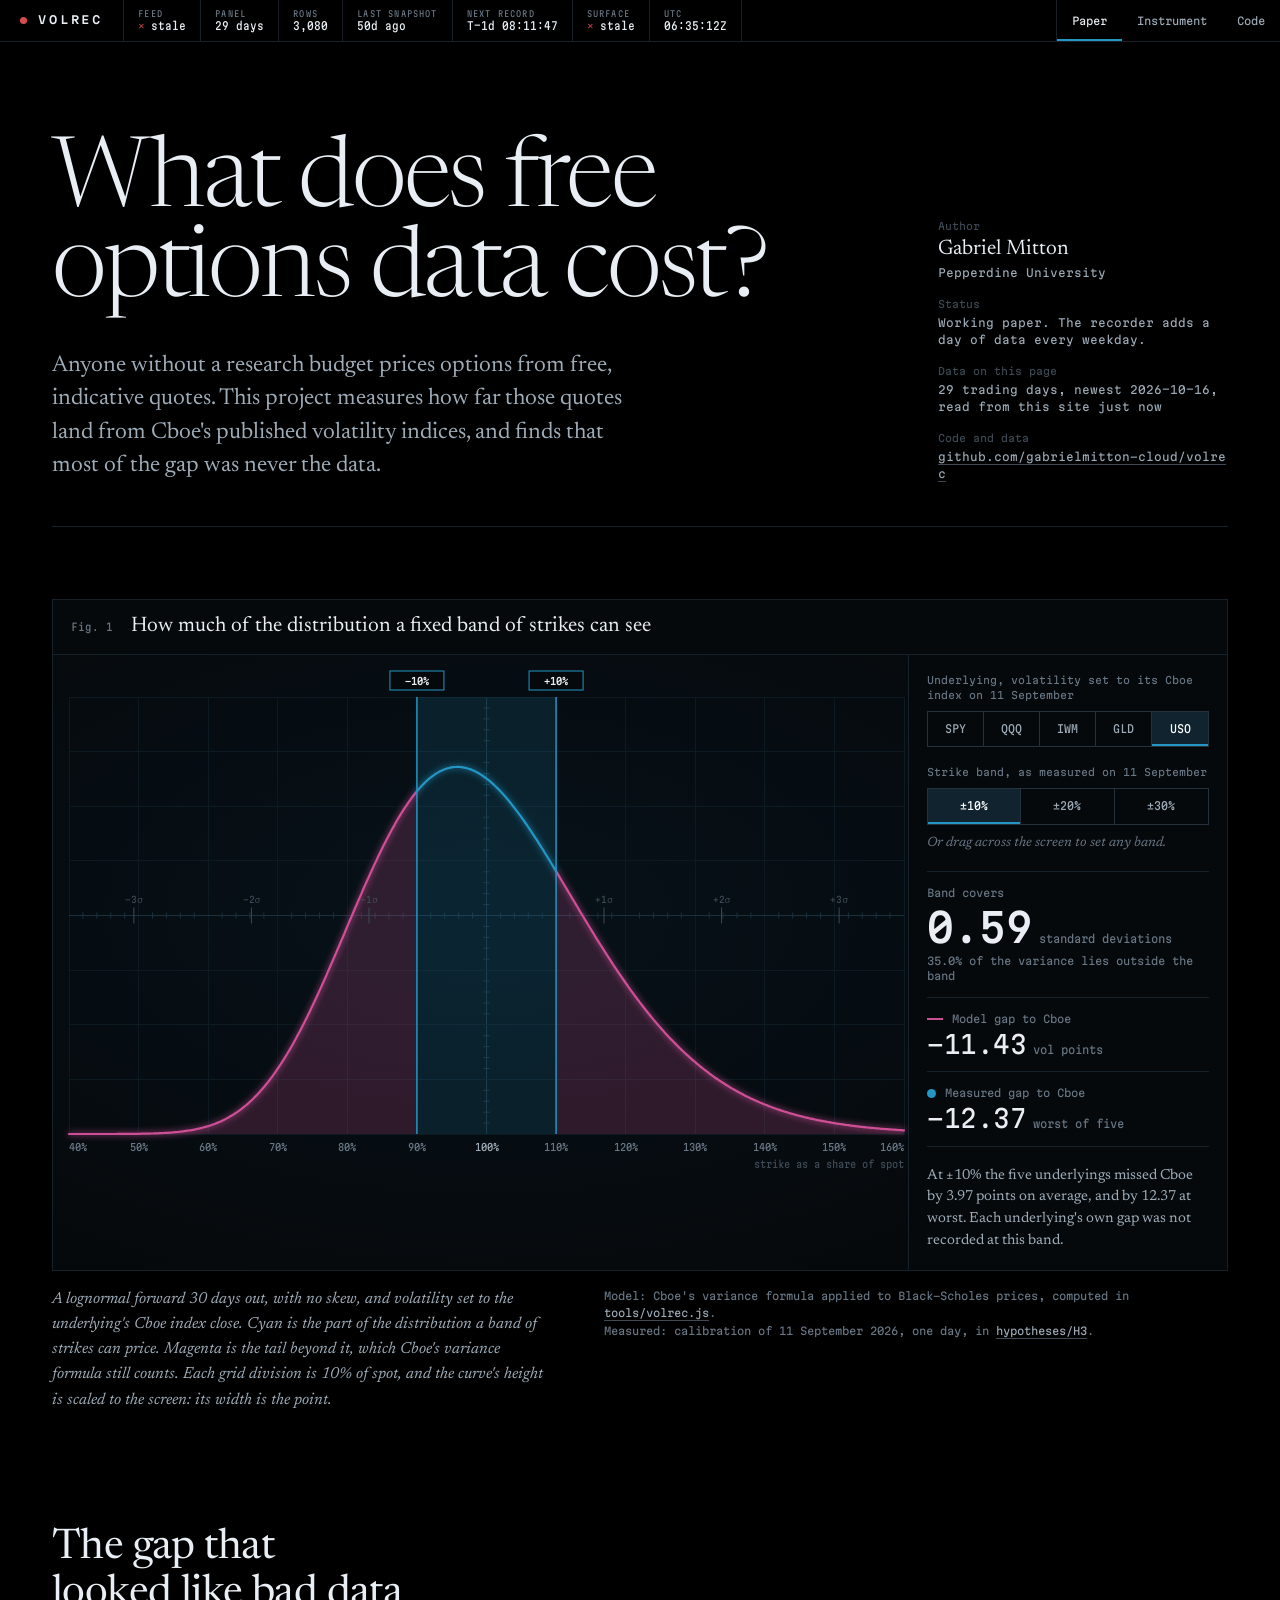
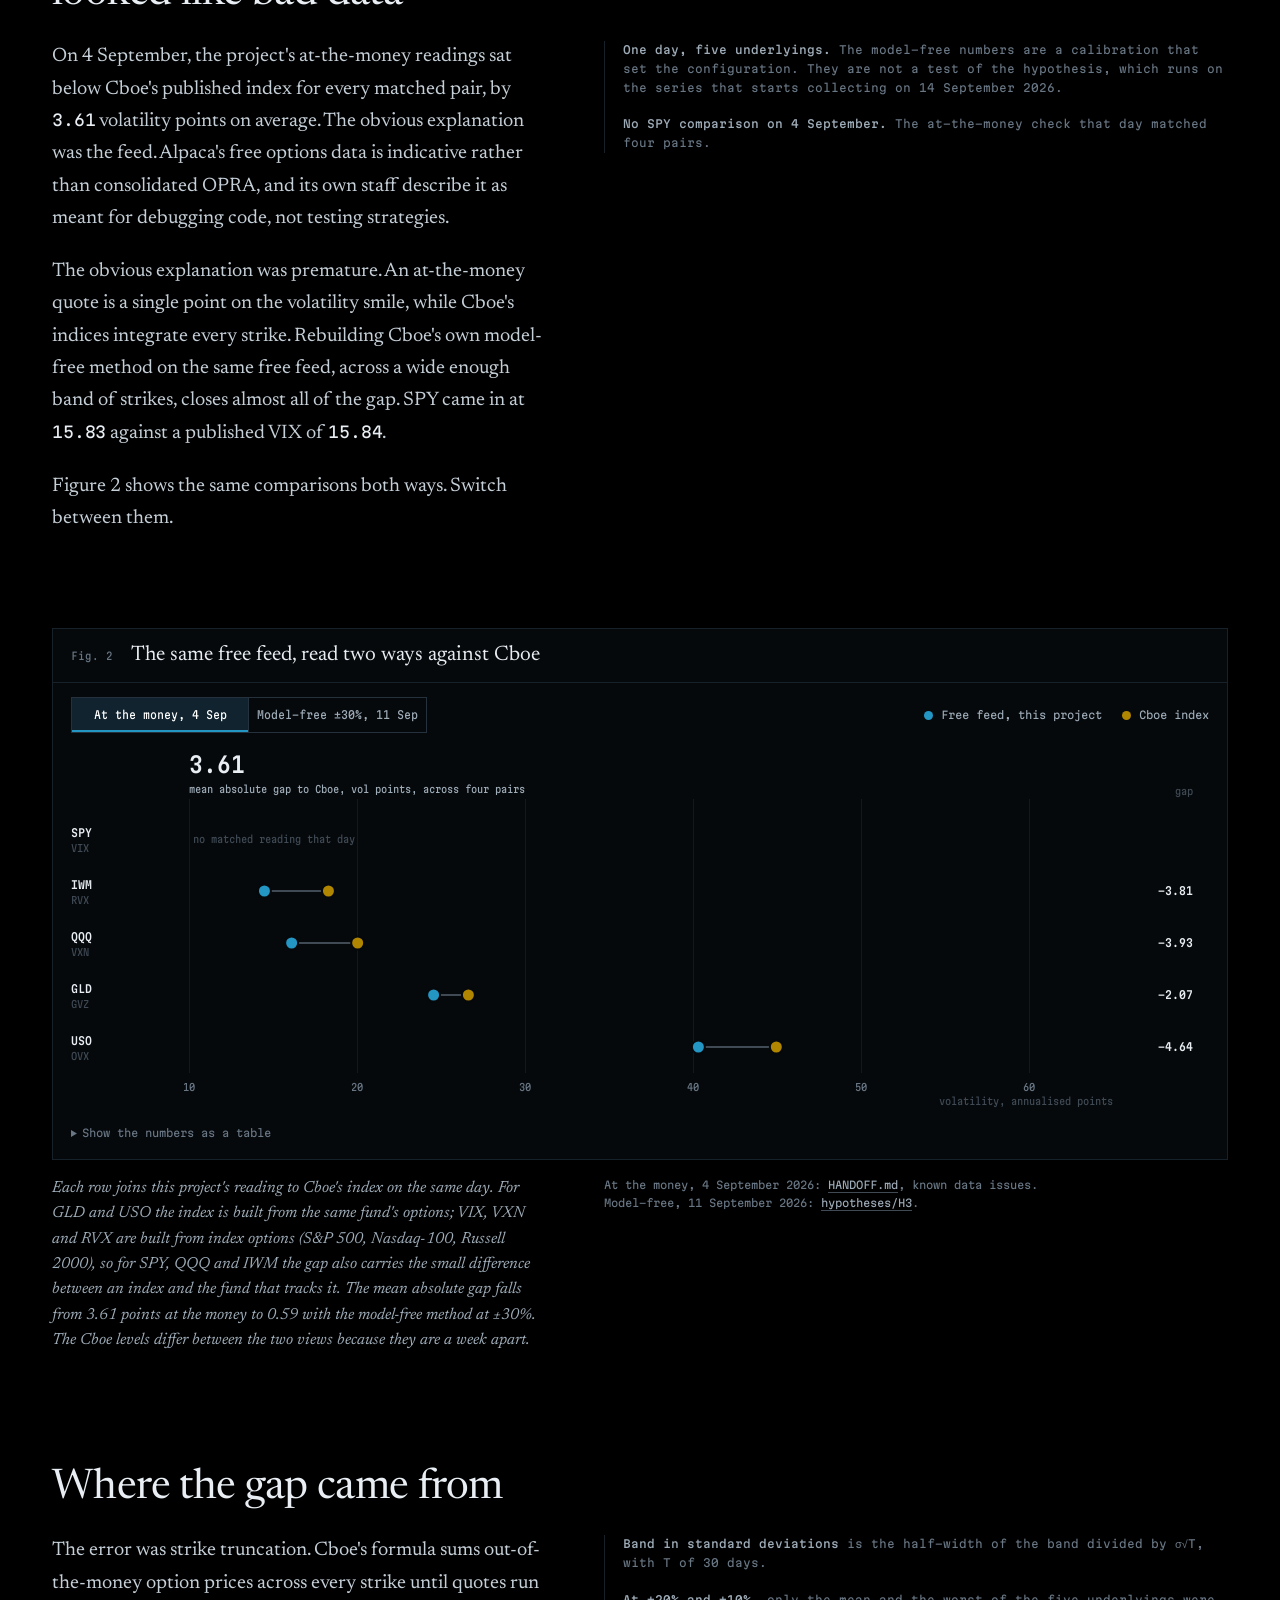
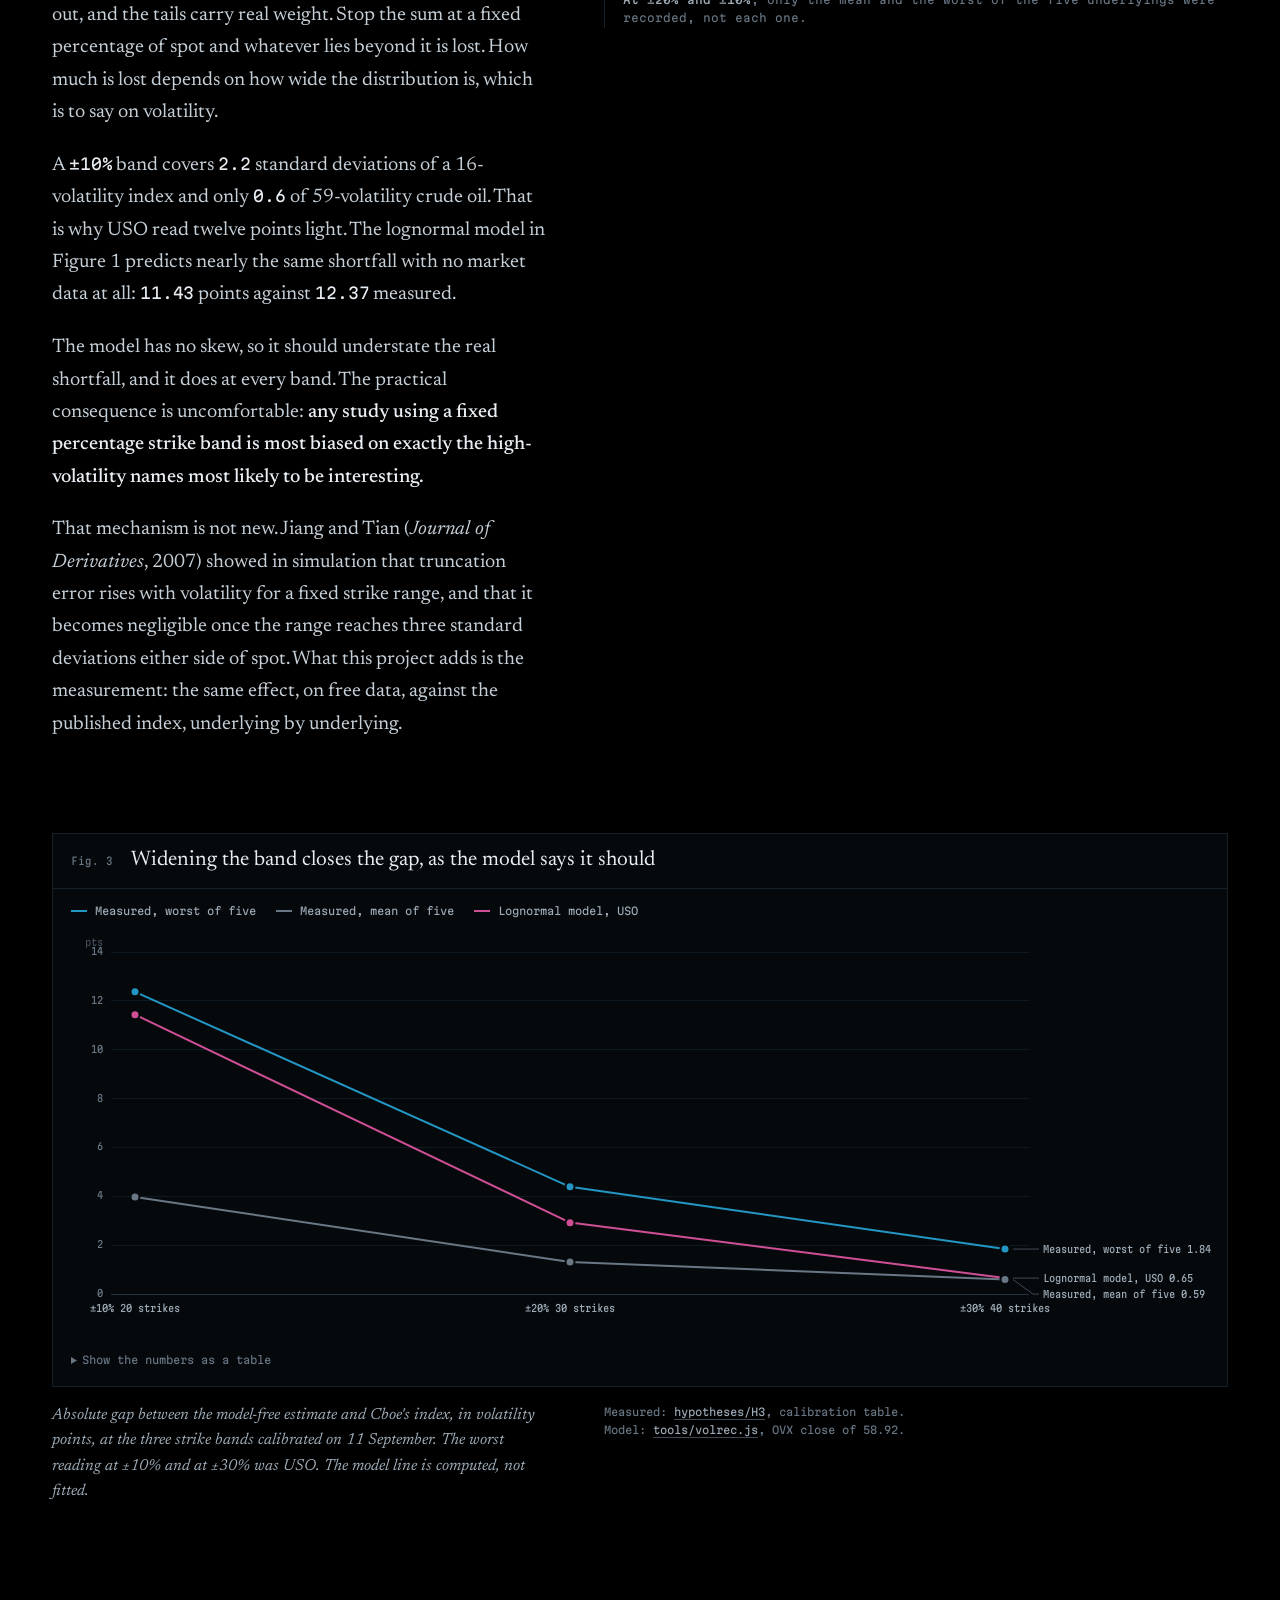
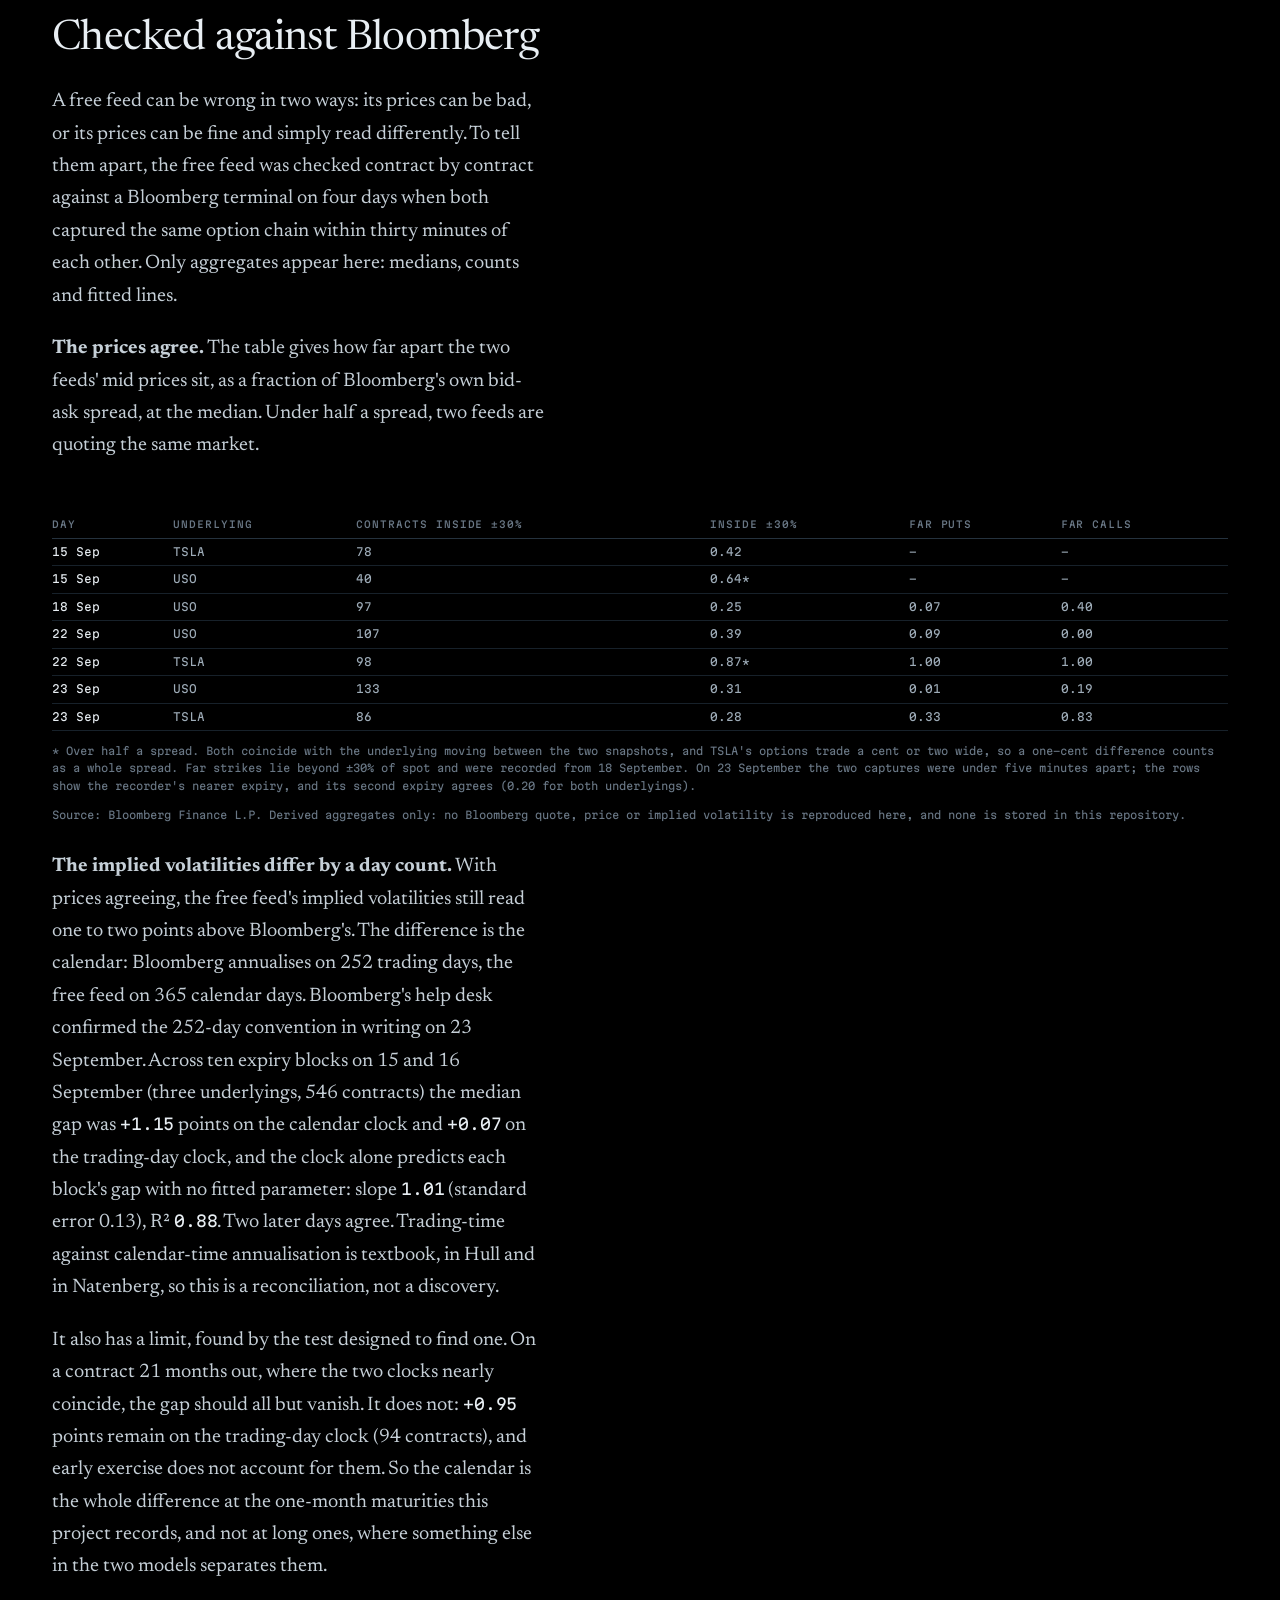
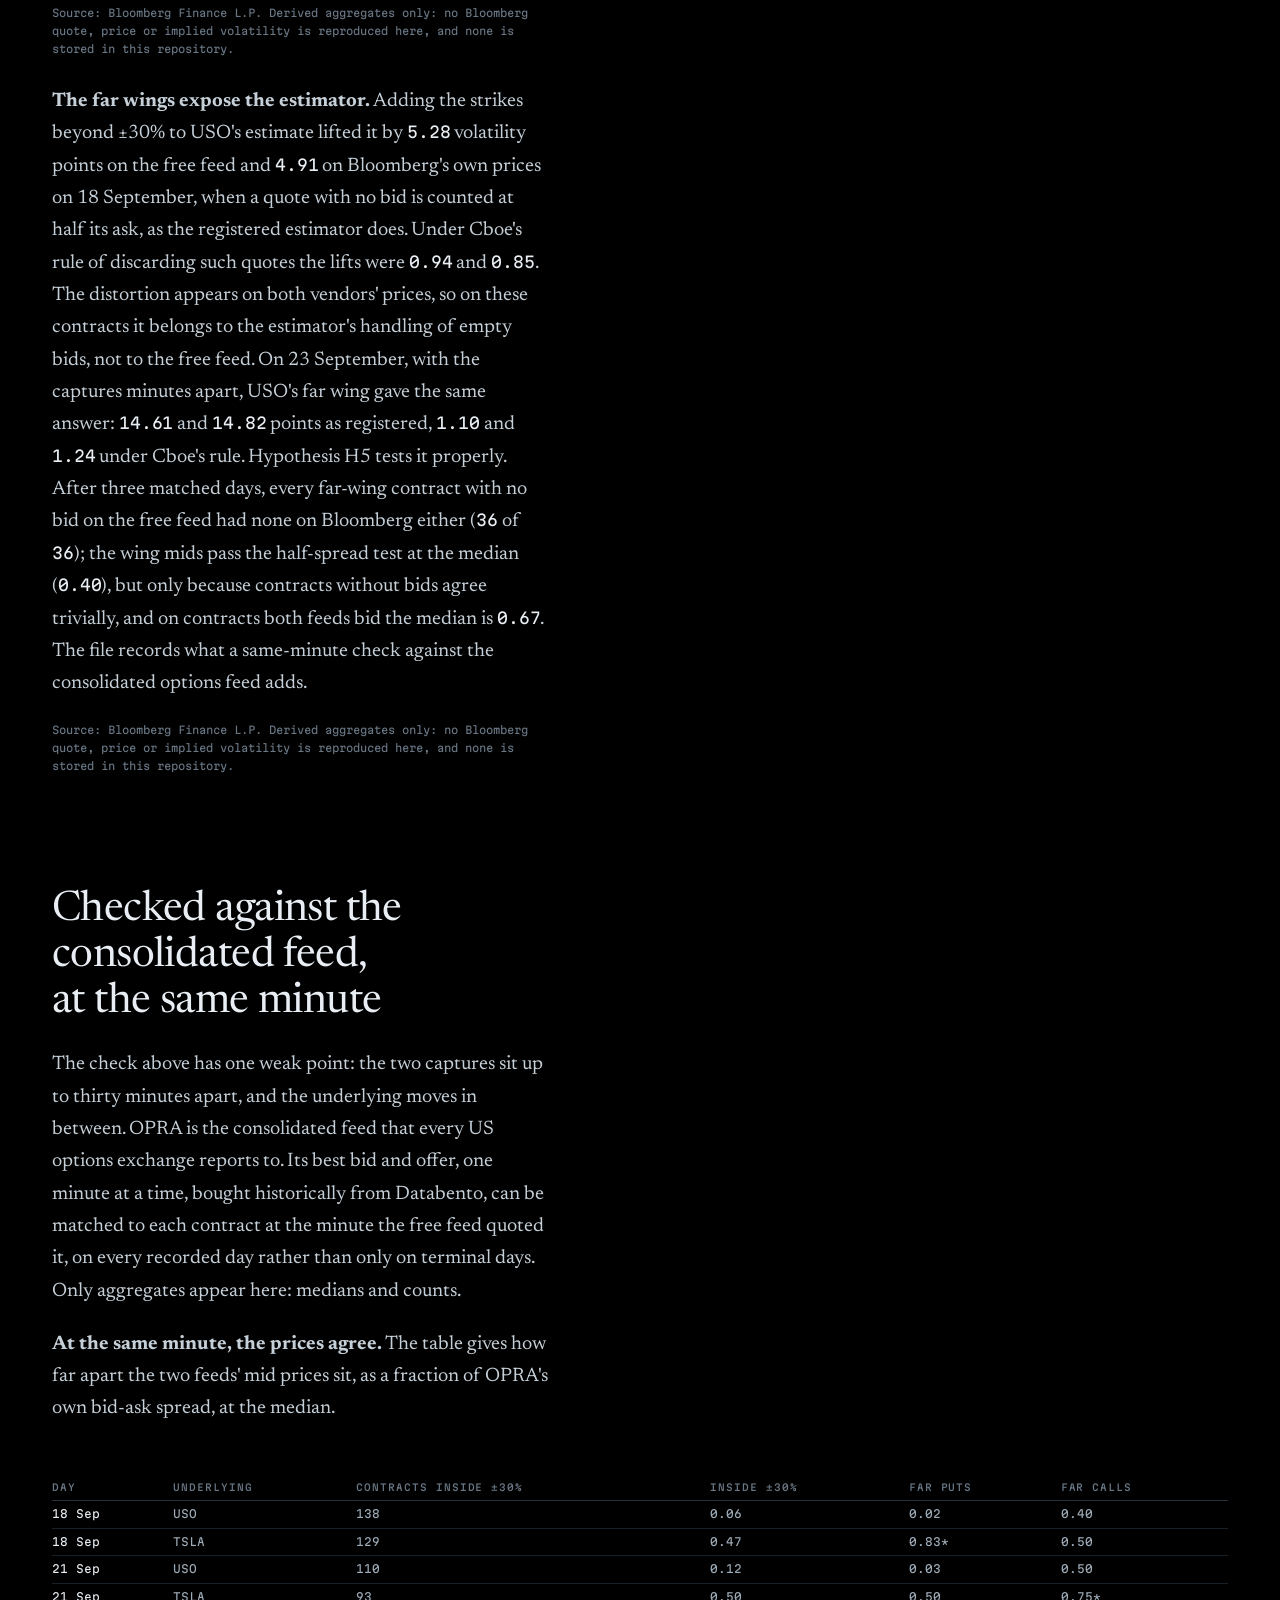
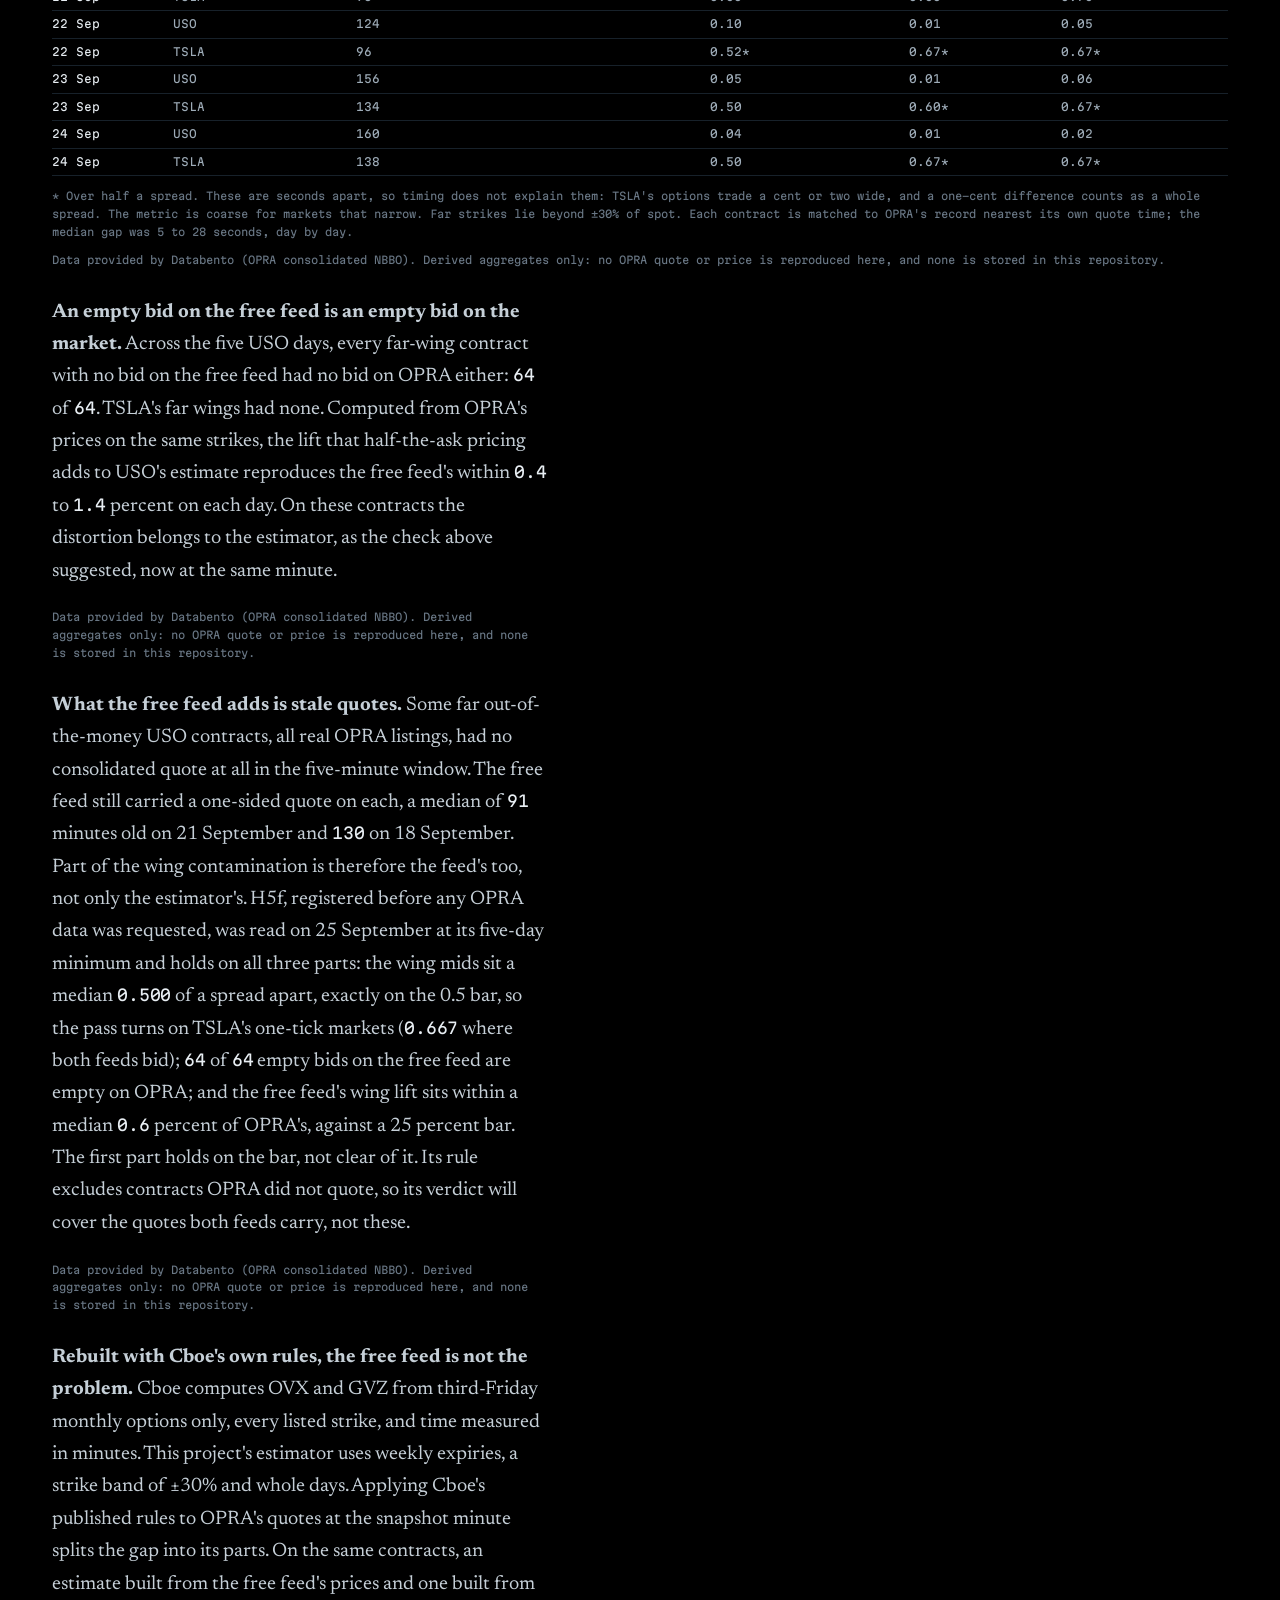
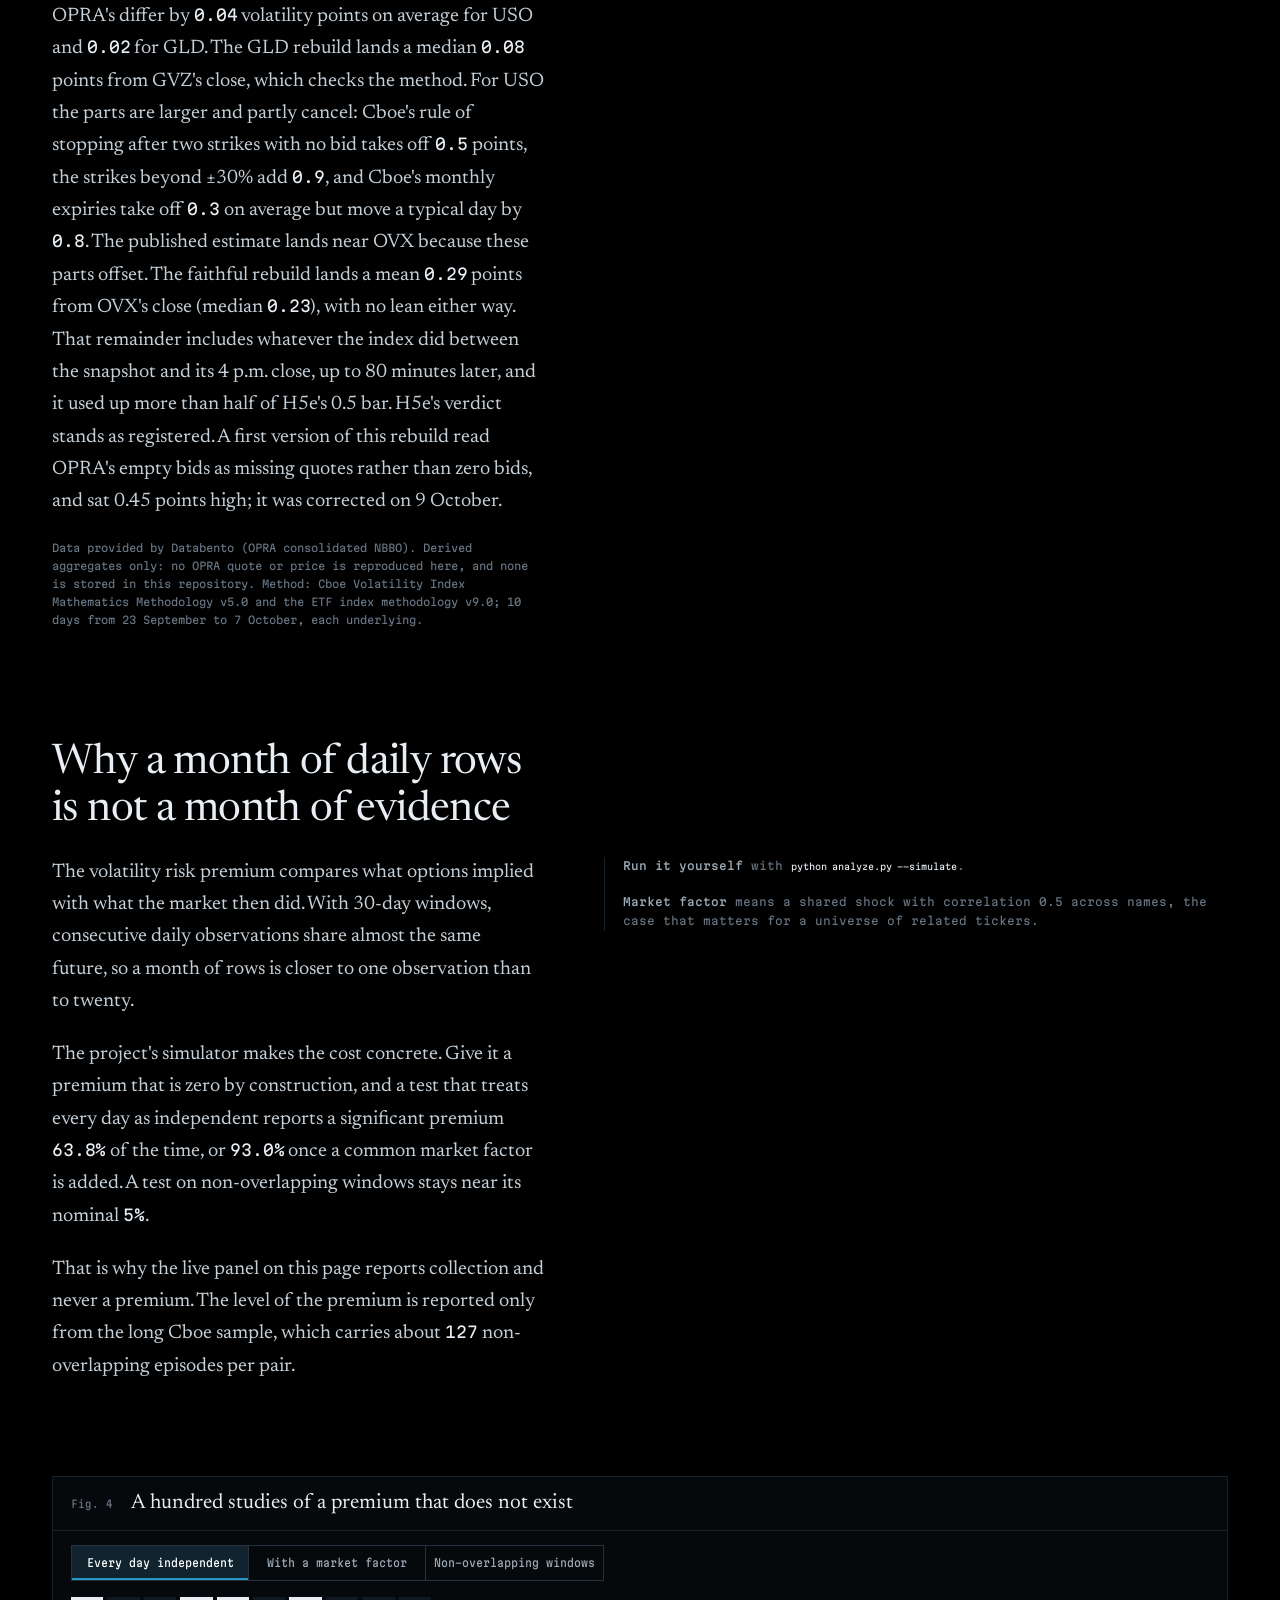
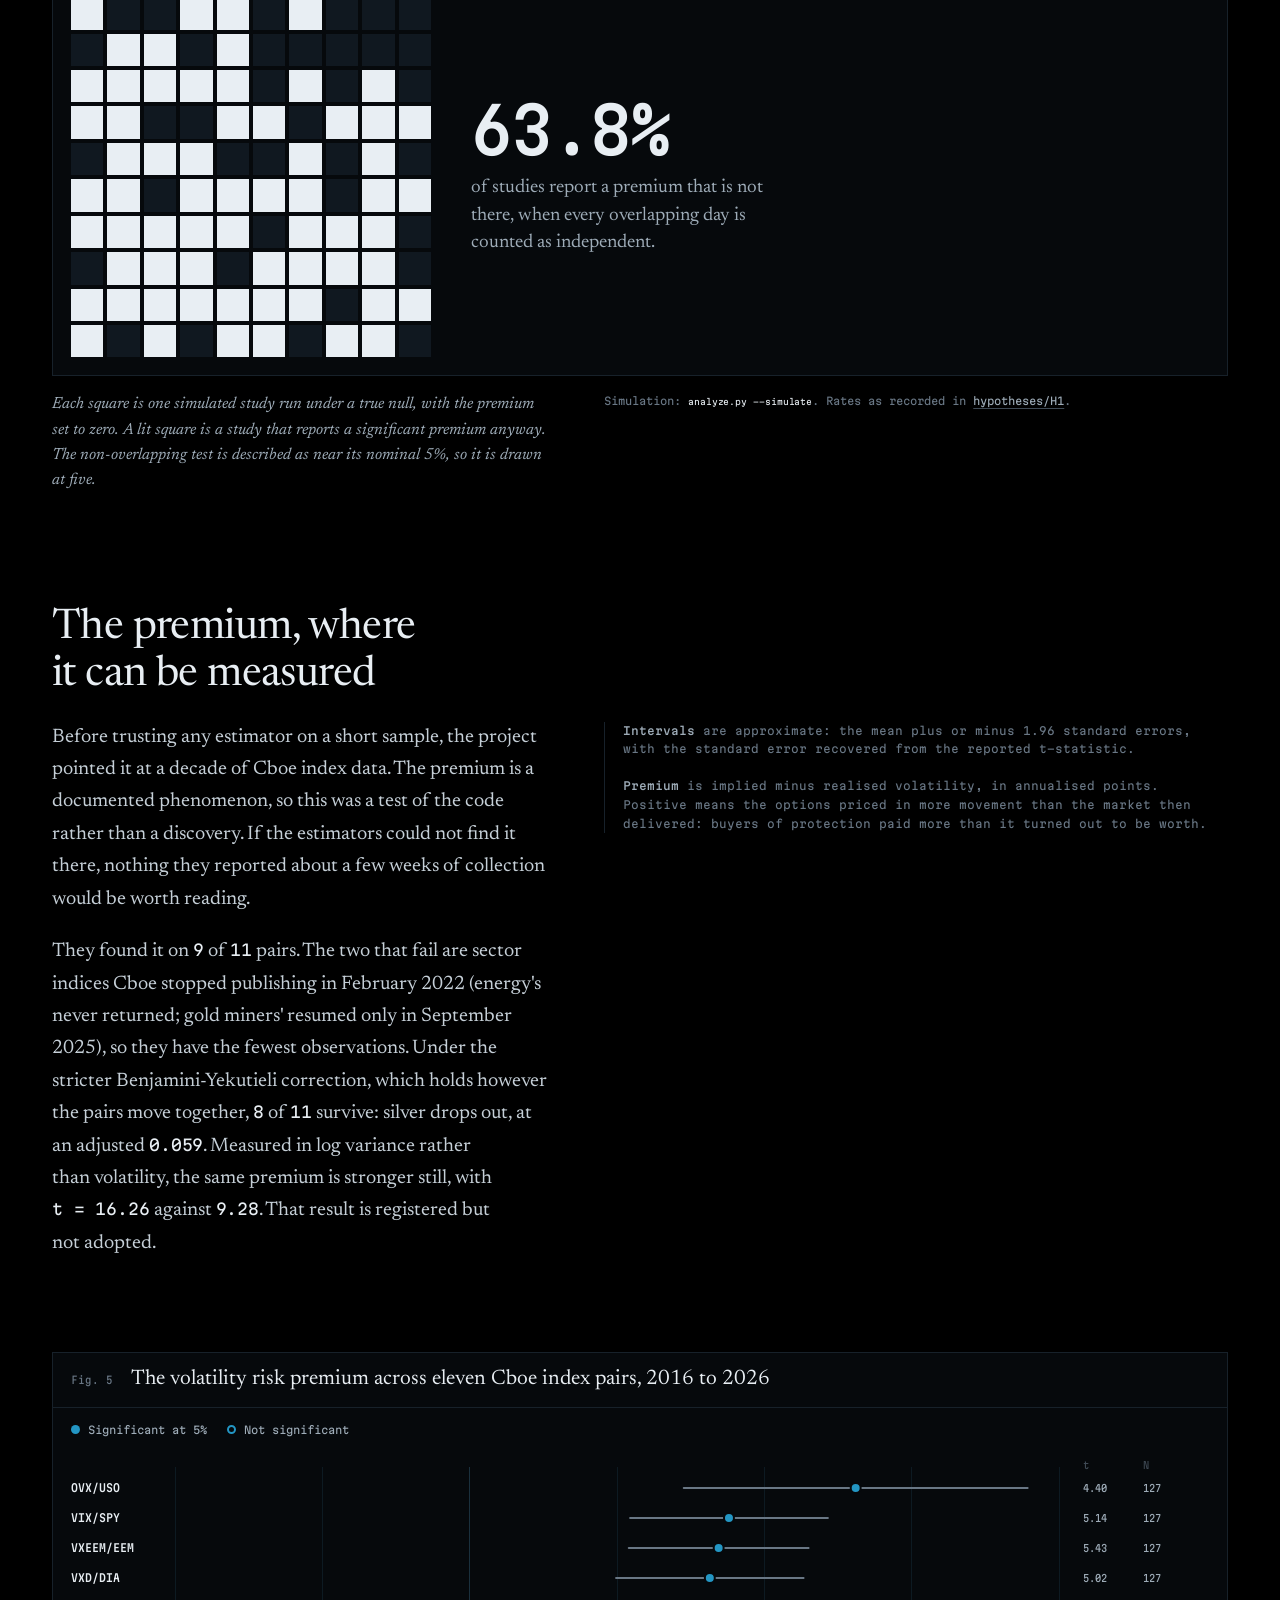
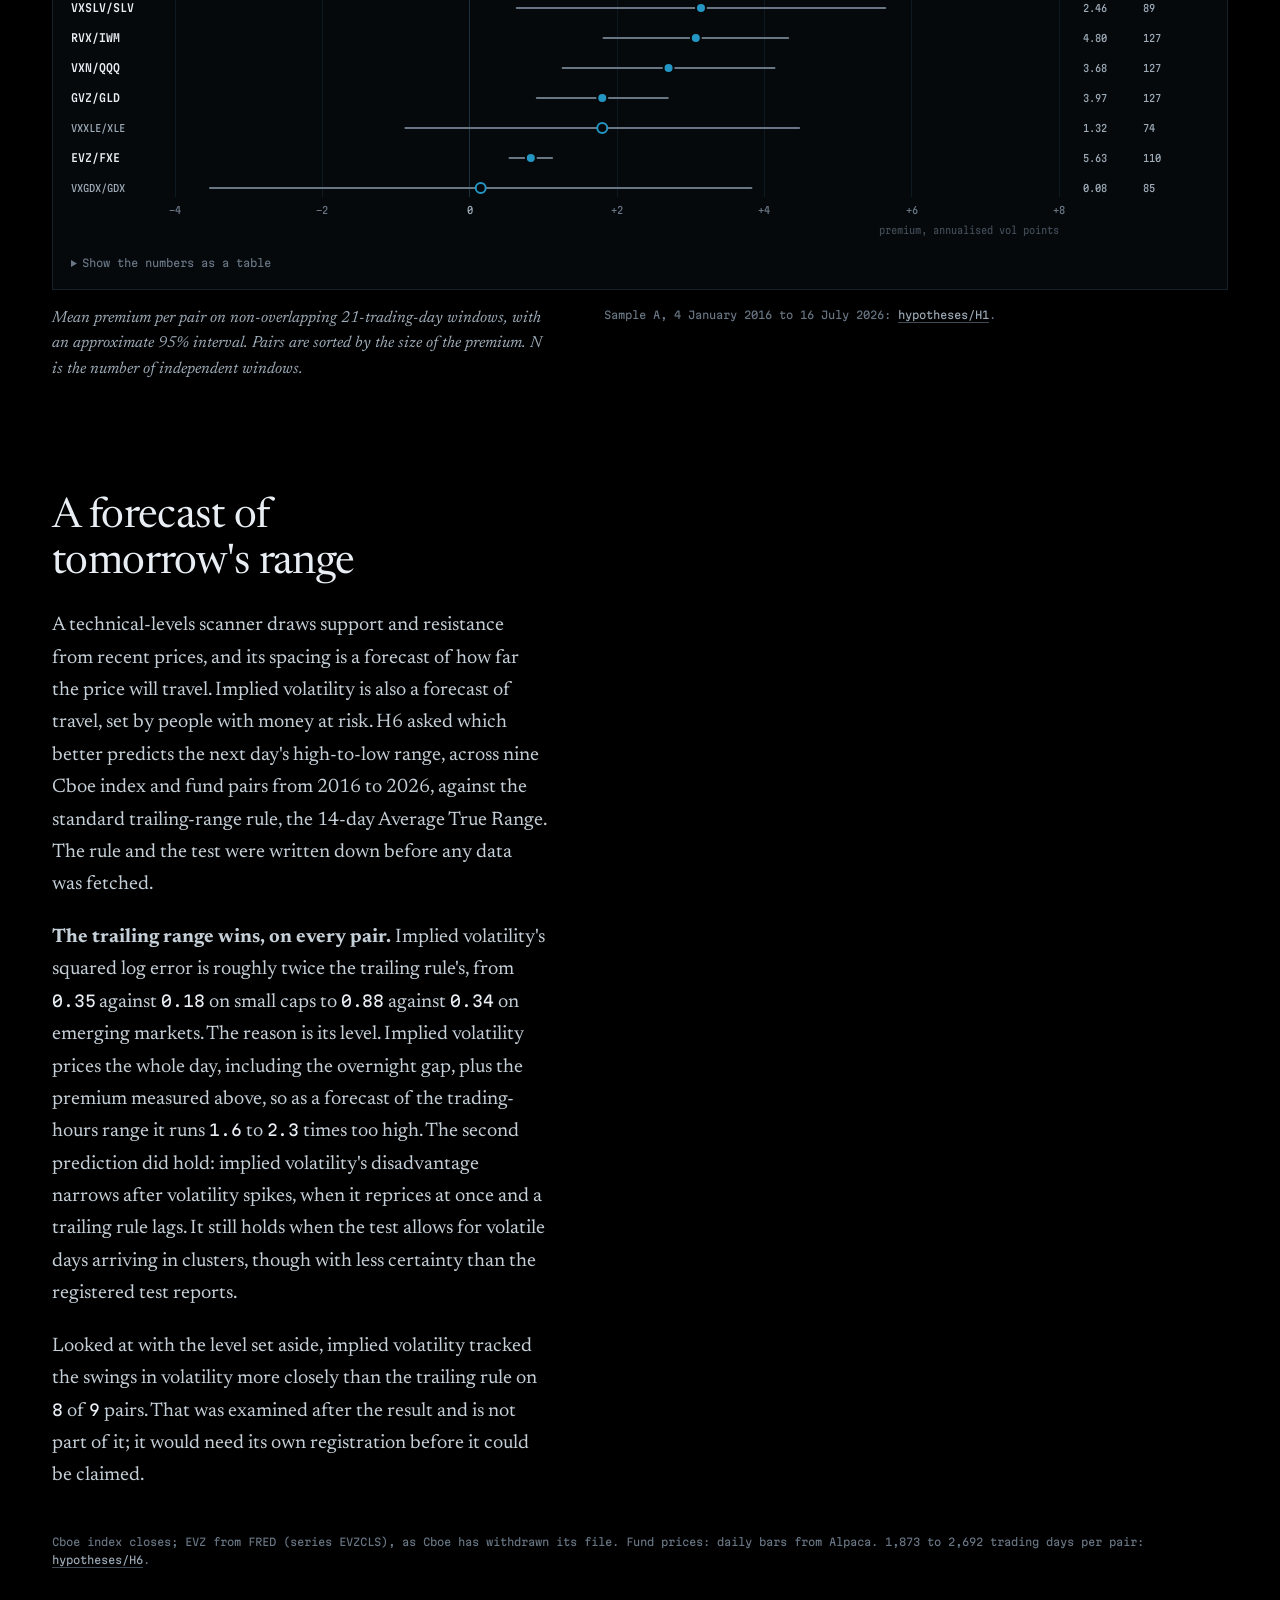
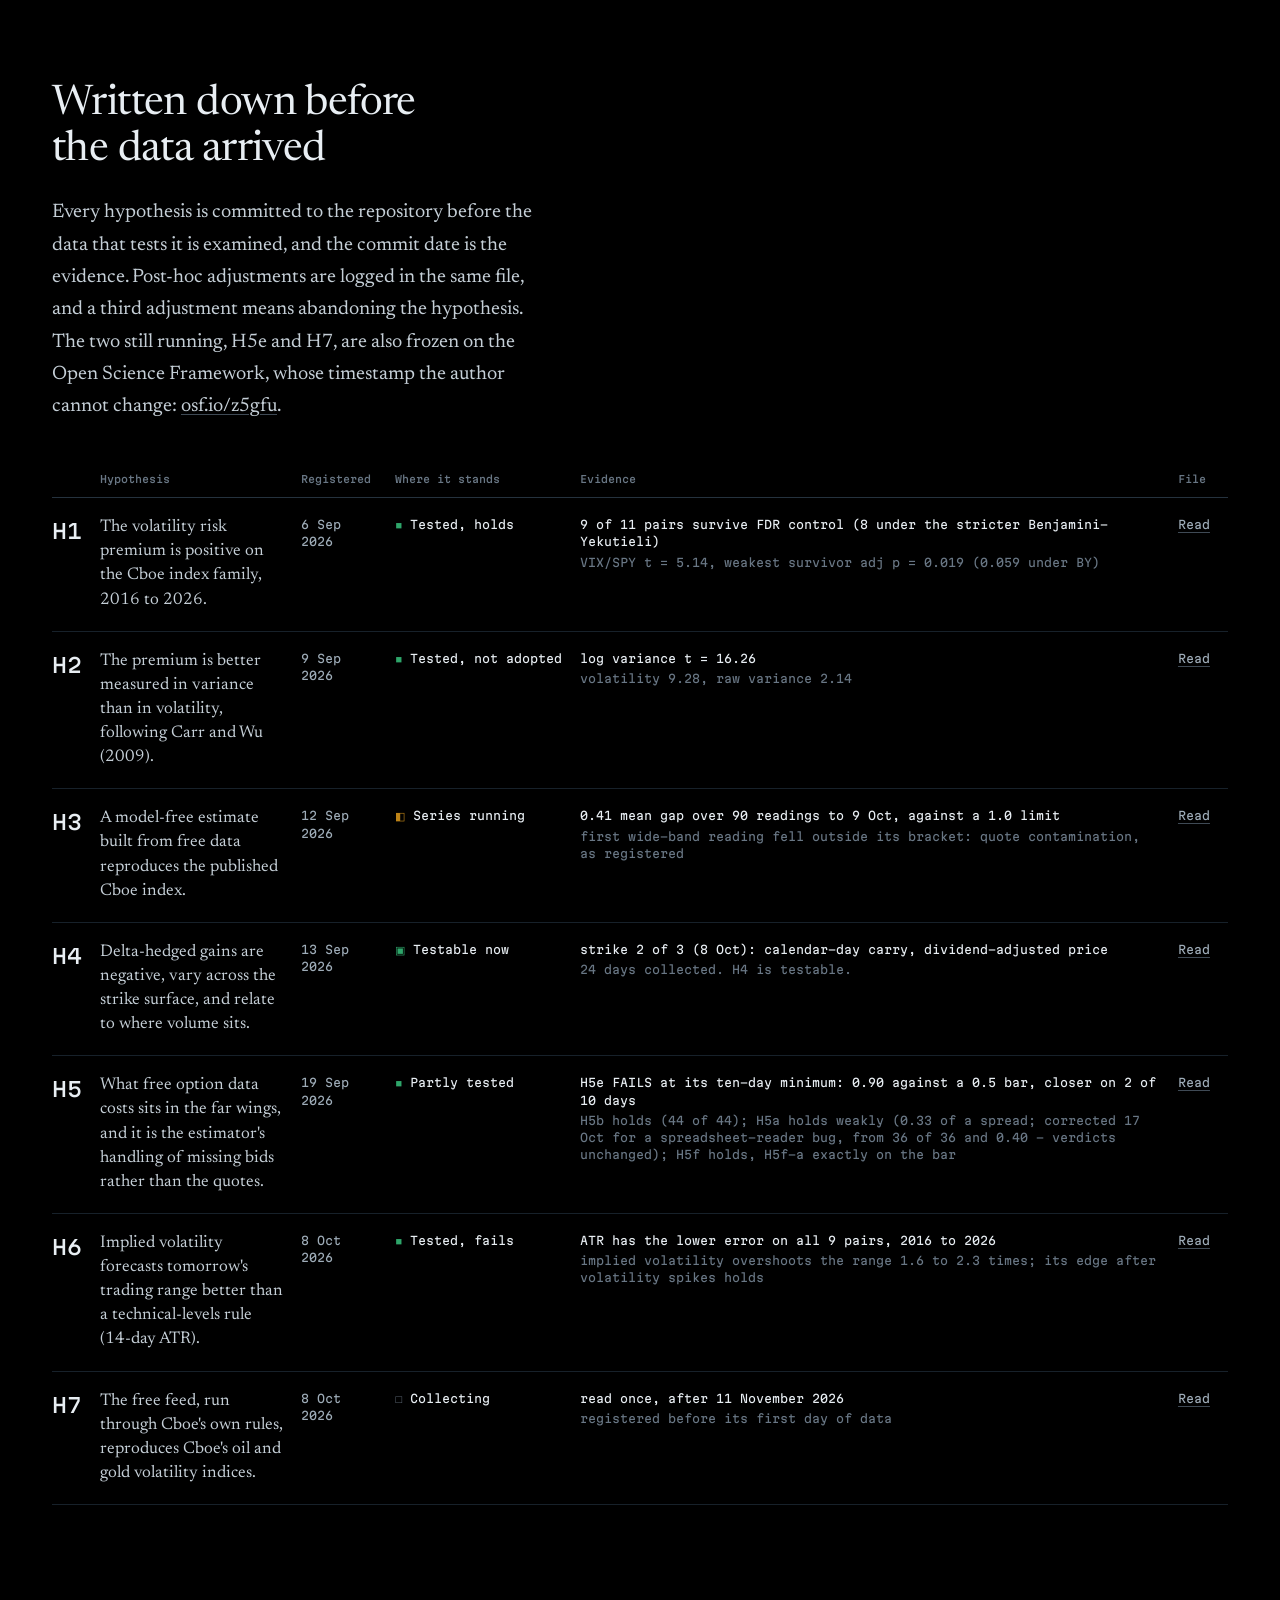
==== index.html @ 51940f01 "Site: H5's row corrected (Gabriel: "yes fix the site too") - H5b 44 of 44, H5a 0.33 of a spread, not" ====
<!doctype html>
<html lang="en">
<head>
<meta charset="utf-8">
<meta name="viewport" content="width=device-width,initial-scale=1">
<title>What Free Options Data Costs</title>
<meta name="description" content="A zero-budget measurement of free, retail-grade option quotes against Cboe's published volatility indices. Gabriel Mitton, Pepperdine University.">
<meta name="theme-color" content="#000000">
<link rel="icon" href="data:image/svg+xml,%3Csvg xmlns='http://www.w3.org/2000/svg' viewBox='0 0 32 32'%3E%3Crect width='32' height='32' fill='%23000'/%3E%3Cpath d='M3 23C9 23 11 8 16 8s7 15 13 15' fill='none' stroke='%232396C4' stroke-width='2.6'/%3E%3C/svg%3E">
<link rel="preconnect" href="https://fonts.googleapis.com">
<link rel="preconnect" href="https://fonts.gstatic.com" crossorigin>
<link rel="stylesheet" href="https://fonts.googleapis.com/css2?family=Martian+Mono:wdth,wght@75..112.5,300..700&family=Newsreader:ital,opsz,wght@0,6..72,300..600;1,6..72,300..500&display=swap">
<link rel="stylesheet" href="tools/volrec.css?v=20261010">
</head>
<body>
<header class="rail" id="rail"></header>

<main class="paper">

  <section class="masthead">
    <div>
      <h1 class="title">What does free options data cost?</h1>
      <p class="dek">Anyone without a research budget prices options from free, indicative quotes. This project measures how far those quotes land from Cboe's published volatility indices, and finds that most of the gap was never the data.</p>
    </div>
    <dl class="meta">
      <div><dt>Author</dt><dd class="byline">Gabriel Mitton</dd><dd>Pepperdine University</dd></div>
      <div><dt>Status</dt><dd>Working paper. The recorder adds a day of data every weekday.</dd></div>
      <div><dt>Data on this page</dt><dd id="meta-data">Reading the repository</dd></div>
      <div><dt>Code and data</dt><dd><a href="https://github.com/gabrielmitton-cloud/volrec">github.com/gabrielmitton-cloud/volrec</a></dd></div>
    </dl>
  </section>

  <!-- Figure 1 ------------------------------------------------------------ -->
  <figure class="fig" id="fig1">
    <div class="fig-frame">
      <div class="fig-head"><span class="fig-no">Fig. 1</span><h2 class="fig-title">How much of the distribution a fixed band of strikes can see</h2></div>
      <div class="scope">
        <div class="scope-screen" id="scope"></div>
        <div class="readout">
          <div>
            <p class="ctl-k">Underlying, volatility set to its Cboe index on 11 September</p>
            <div class="seg" id="u-seg" role="group" aria-label="underlying"></div>
          </div>
          <div>
            <p class="ctl-k">Strike band, as measured on 11 September</p>
            <div class="seg" id="b-seg" role="group" aria-label="strike band"></div>
            <p class="hint">Or drag across the screen to set any band.</p>
          </div>
          <div class="meas">
            <div class="meas-row">
              <span class="meas-k">Band covers</span>
              <span class="meas-v hero" id="r-sd">…</span>
              <span class="meas-sub" id="r-miss"></span>
            </div>
            <div class="meas-row">
              <span class="meas-k"><i class="sw-line" style="background:var(--model)"></i>Model gap to Cboe</span>
              <span class="meas-v" id="r-model">…</span>
            </div>
            <div class="meas-row">
              <span class="meas-k"><i class="sw-dot" style="background:var(--free)"></i>Measured gap to Cboe</span>
              <span class="meas-v" id="r-meas">…</span>
            </div>
          </div>
          <p class="r-note" id="r-note"></p>
        </div>
      </div>
    </div>
    <figcaption class="fig-cap">
      <p>A lognormal forward 30 days out, with no skew, and volatility set to the underlying's Cboe index close. Cyan is the part of the distribution a band of strikes can price. Magenta is the tail beyond it, which Cboe's variance formula still counts. Each grid division is 10% of spot, and the curve's height is scaled to the screen: its width is the point.</p>
      <div class="src">Model: Cboe's variance formula applied to Black-Scholes prices, computed in <a href="https://github.com/gabrielmitton-cloud/volrec/blob/main/tools/volrec.js">tools/volrec.js</a>.<br>Measured: calibration of 11 September 2026, one day, in <a href="https://github.com/gabrielmitton-cloud/volrec/blob/main/hypotheses/2026-09-12-h3-free-data-model-free.md">hypotheses/H3</a>.</div>
    </figcaption>
  </figure>

  <!-- Section 1 ----------------------------------------------------------- -->
  <section class="section">
    <h2>The gap that looked like bad data</h2>
    <div class="prose">
      <p>On 4 September, the project's at-the-money readings sat below Cboe's published index for every matched pair, by <span class="m">3.61</span> volatility points on average. The obvious explanation was the feed. Alpaca's free options data is indicative rather than consolidated OPRA, and its own staff describe it as meant for debugging code, not testing strategies.</p>
      <p>The obvious explanation was premature. An at-the-money quote is a single point on the volatility smile, while Cboe's indices integrate every strike. Rebuilding Cboe's own model-free method on the same free feed, across a wide enough band of strikes, closes almost all of the gap. SPY came in at <span class="m">15.83</span> against a published VIX of <span class="m">15.84</span>.</p>
      <p>Figure 2 shows the same comparisons both ways. Switch between them.</p>
    </div>
    <aside class="aside">
      <div><b>One day, five underlyings.</b> The model-free numbers are a calibration that set the configuration. They are not a test of the hypothesis, which runs on the series that starts collecting on 14 September 2026.</div>
      <div><b>No SPY comparison on 4 September.</b> The at-the-money check that day matched four pairs.</div>
    </aside>
    <figure class="fig" id="fig2">
      <div class="fig-frame">
        <div class="fig-head"><span class="fig-no">Fig. 2</span><h2 class="fig-title">The same free feed, read two ways against Cboe</h2></div>
        <div class="fig-tools">
          <div class="seg" id="d-seg" role="group" aria-label="method"></div>
          <div class="legend">
            <span><i class="sw-dot" style="background:var(--free)"></i>Free feed, this project</span>
            <span><i class="sw-dot" style="background:var(--cboe)"></i>Cboe index</span>
          </div>
        </div>
        <div class="fig-body">
          <div id="dumb"></div>
          <details class="tv"><summary>Show the numbers as a table</summary><div class="tv-wrap" id="dumb-table"></div></details>
        </div>
      </div>
      <figcaption class="fig-cap">
        <p>Each row joins this project's reading to Cboe's index on the same day. For GLD and USO the index is built from the same fund's options; VIX, VXN and RVX are built from index options (S&amp;P 500, Nasdaq-100, Russell 2000), so for SPY, QQQ and IWM the gap also carries the small difference between an index and the fund that tracks it. The mean absolute gap falls from 3.61 points at the money to 0.59 with the model-free method at ±30%. The Cboe levels differ between the two views because they are a week apart.</p>
        <div class="src">At the money, 4 September 2026: <a href="https://github.com/gabrielmitton-cloud/volrec/blob/main/HANDOFF.md">HANDOFF.md</a>, known data issues.<br>Model-free, 11 September 2026: <a href="https://github.com/gabrielmitton-cloud/volrec/blob/main/hypotheses/2026-09-12-h3-free-data-model-free.md">hypotheses/H3</a>.</div>
      </figcaption>
    </figure>
  </section>

  <!-- Section 2 ----------------------------------------------------------- -->
  <section class="section">
    <h2>Where the gap came from</h2>
    <div class="prose">
      <p>The error was strike truncation. Cboe's formula sums out-of-the-money option prices across every strike until quotes run out, and the tails carry real weight. Stop the sum at a fixed percentage of spot and whatever lies beyond it is lost. How much is lost depends on how wide the distribution is, which is to say on volatility.</p>
      <p>A <span class="m">±10%</span> band covers <span class="m">2.2</span> standard deviations of a 16-volatility index and only <span class="m">0.6</span> of 59-volatility crude oil. That is why USO read twelve points light. The lognormal model in Figure 1 predicts nearly the same shortfall with no market data at all: <span class="m">11.43</span> points against <span class="m">12.37</span> measured.</p>
      <p>The model has no skew, so it should understate the real shortfall, and it does at every band. The practical consequence is uncomfortable: <strong>any study using a fixed percentage strike band is most biased on exactly the high-volatility names most likely to be interesting.</strong></p>
      <p>That mechanism is not new. Jiang and Tian (<i>Journal of Derivatives</i>, 2007) showed in simulation that truncation error rises with volatility for a fixed strike range, and that it becomes negligible once the range reaches three standard deviations either side of spot. What this project adds is the measurement: the same effect, on free data, against the published index, underlying by underlying.</p>
    </div>
    <aside class="aside">
      <div><b>Band in standard deviations</b> is the half-width of the band divided by σ√T, with T of 30 days.</div>
      <div><b>At ±20% and ±10%</b>, only the mean and the worst of the five underlyings were recorded, not each one.</div>
    </aside>
    <figure class="fig" id="fig3">
      <div class="fig-frame">
        <div class="fig-head"><span class="fig-no">Fig. 3</span><h2 class="fig-title">Widening the band closes the gap, as the model says it should</h2></div>
        <div class="fig-tools">
          <div class="legend">
            <span><i class="sw-line" style="background:var(--free)"></i>Measured, worst of five</span>
            <span><i class="sw-line" style="background:var(--ink-3)"></i>Measured, mean of five</span>
            <span><i class="sw-line" style="background:var(--model)"></i>Lognormal model, USO</span>
          </div>
        </div>
        <div class="fig-body">
          <div id="trunc"></div>
          <details class="tv"><summary>Show the numbers as a table</summary><div class="tv-wrap" id="trunc-table"></div></details>
        </div>
      </div>
      <figcaption class="fig-cap">
        <p>Absolute gap between the model-free estimate and Cboe's index, in volatility points, at the three strike bands calibrated on 11 September. The worst reading at ±10% and at ±30% was USO. The model line is computed, not fitted.</p>
        <div class="src">Measured: <a href="https://github.com/gabrielmitton-cloud/volrec/blob/main/hypotheses/2026-09-12-h3-free-data-model-free.md">hypotheses/H3</a>, calibration table.<br>Model: <a href="https://github.com/gabrielmitton-cloud/volrec/blob/main/tools/volrec.js">tools/volrec.js</a>, OVX close of 58.92.</div>
      </figcaption>
    </figure>
  </section>

  <!-- Section 3 ----------------------------------------------------------- -->
  <!-- Bloomberg cross-check: DERIVED AGGREGATES ONLY (Pepperdine's subscription terms,
       confirmed 17 Sep 2026: derived figures may be published with "Source: Bloomberg
       Finance L.P."; raw Bloomberg data may not enter an open repository). Static text,
       never loaded from a file. tools/pressure_test.py section K enforces all of this. -->
  <section class="section" id="bloomberg">
    <h2>Checked against Bloomberg</h2>
    <div class="prose">
      <p>A free feed can be wrong in two ways: its prices can be bad, or its prices can be fine and simply read differently. To tell them apart, the free feed was checked contract by contract against a Bloomberg terminal on four days when both captured the same option chain within thirty minutes of each other. Only aggregates appear here: medians, counts and fitted lines.</p>
      <p><b>The prices agree.</b> The table gives how far apart the two feeds' mid prices sit, as a fraction of Bloomberg's own bid-ask spread, at the median. Under half a spread, two feeds are quoting the same market.</p>
    </div>
    <div class="fig" style="grid-column:1/-1;margin-top:28px">
      <div class="ledger-wrap"><table class="data">
        <thead><tr><th>Day</th><th>Underlying</th><th>Contracts inside ±30%</th><th>Inside ±30%</th><th>Far puts</th><th>Far calls</th></tr></thead>
        <tbody>
          <tr><td>15 Sep</td><td>TSLA</td><td>78</td><td>0.42</td><td>–</td><td>–</td></tr>
          <tr><td>15 Sep</td><td>USO</td><td>40</td><td>0.64*</td><td>–</td><td>–</td></tr>
          <tr><td>18 Sep</td><td>USO</td><td>97</td><td>0.25</td><td>0.07</td><td>0.40</td></tr>
          <tr><td>22 Sep</td><td>USO</td><td>107</td><td>0.39</td><td>0.09</td><td>0.00</td></tr>
          <tr><td>22 Sep</td><td>TSLA</td><td>98</td><td>0.87*</td><td>1.00</td><td>1.00</td></tr>
          <tr><td>23 Sep</td><td>USO</td><td>133</td><td>0.31</td><td>0.01</td><td>0.19</td></tr>
          <tr><td>23 Sep</td><td>TSLA</td><td>86</td><td>0.28</td><td>0.33</td><td>0.83</td></tr>
        </tbody>
      </table></div>
      <p class="src">* Over half a spread. Both coincide with the underlying moving between the two snapshots, and TSLA's options trade a cent or two wide, so a one-cent difference counts as a whole spread. Far strikes lie beyond ±30% of spot and were recorded from 18 September. On 23 September the two captures were under five minutes apart; the rows show the recorder's nearer expiry, and its second expiry agrees (0.20 for both underlyings).</p>
      <div class="src">Source: Bloomberg Finance L.P. Derived aggregates only: no Bloomberg quote, price or implied volatility is reproduced here, and none is stored in this repository.</div>
    </div>
    <div class="prose" style="margin-top:28px">
      <p><b>The implied volatilities differ by a day count.</b> With prices agreeing, the free feed's implied volatilities still read one to two points above Bloomberg's. The difference is the calendar: Bloomberg annualises on 252 trading days, the free feed on 365 calendar days. Bloomberg's help desk confirmed the 252-day convention in writing on 23 September. Across ten expiry blocks on 15 and 16 September (three underlyings, 546 contracts) the median gap was <span class="m">+1.15</span> points on the calendar clock and <span class="m">+0.07</span> on the trading-day clock, and the clock alone predicts each block's gap with no fitted parameter: slope <span class="m">1.01</span> (standard error 0.13), R² <span class="m">0.88</span>. Two later days agree. Trading-time against calendar-time annualisation is textbook, in Hull and in Natenberg, so this is a reconciliation, not a discovery.</p>
      <p>It also has a limit, found by the test designed to find one. On a contract 21 months out, where the two clocks nearly coincide, the gap should all but vanish. It does not: <span class="m">+0.95</span> points remain on the trading-day clock (94 contracts), and early exercise does not account for them. So the calendar is the whole difference at the one-month maturities this project records, and not at long ones, where something else in the two models separates them.</p>
      <div class="src">Source: Bloomberg Finance L.P. Derived aggregates only: no Bloomberg quote, price or implied volatility is reproduced here, and none is stored in this repository.</div>
    </div>
    <div class="prose" style="margin-top:28px">
      <p><b>The far wings expose the estimator.</b> Adding the strikes beyond ±30% to USO's estimate lifted it by <span class="m">5.28</span> volatility points on the free feed and <span class="m">4.91</span> on Bloomberg's own prices on 18 September, when a quote with no bid is counted at half its ask, as the registered estimator does. Under Cboe's rule of discarding such quotes the lifts were <span class="m">0.94</span> and <span class="m">0.85</span>. The distortion appears on both vendors' prices, so on these contracts it belongs to the estimator's handling of empty bids, not to the free feed. On 23 September, with the captures minutes apart, USO's far wing gave the same answer: <span class="m">14.61</span> and <span class="m">14.82</span> points as registered, <span class="m">1.10</span> and <span class="m">1.24</span> under Cboe's rule. Hypothesis H5 tests it properly. After three matched days, every far-wing contract with no bid on the free feed had none on Bloomberg either (<span class="m">36</span> of <span class="m">36</span>); the wing mids pass the half-spread test at the median (<span class="m">0.40</span>), but only because contracts without bids agree trivially, and on contracts both feeds bid the median is <span class="m">0.67</span>. The file records what a same-minute check against the consolidated options feed adds.</p>
      <div class="src">Source: Bloomberg Finance L.P. Derived aggregates only: no Bloomberg quote, price or implied volatility is reproduced here, and none is stored in this repository.</div>
    </div>
  </section>

  <!-- OPRA cross-check: DERIVED AGGREGATES ONLY (Databento User Agreement 1.5(e) and
       1.6, read 23 Sep 2026: derived figures count as redistribution, allowed for
       historical OPRA data with explicit attribution to Databento). Static text, never
       loaded from a file. tools/pressure_test.py section K enforces all of this. -->
  <section class="section" id="opra">
    <h2>Checked against the consolidated feed, at the same minute</h2>
    <div class="prose">
      <p>The check above has one weak point: the two captures sit up to thirty minutes apart, and the underlying moves in between. OPRA is the consolidated feed that every US options exchange reports to. Its best bid and offer, one minute at a time, bought historically from Databento, can be matched to each contract at the minute the free feed quoted it, on every recorded day rather than only on terminal days. Only aggregates appear here: medians and counts.</p>
      <p><b>At the same minute, the prices agree.</b> The table gives how far apart the two feeds' mid prices sit, as a fraction of OPRA's own bid-ask spread, at the median.</p>
    </div>
    <div class="fig" style="grid-column:1/-1;margin-top:28px">
      <div class="ledger-wrap"><table class="data">
        <thead><tr><th>Day</th><th>Underlying</th><th>Contracts inside ±30%</th><th>Inside ±30%</th><th>Far puts</th><th>Far calls</th></tr></thead>
        <tbody>
          <tr><td>18 Sep</td><td>USO</td><td>138</td><td>0.06</td><td>0.02</td><td>0.40</td></tr>
          <tr><td>18 Sep</td><td>TSLA</td><td>129</td><td>0.47</td><td>0.83*</td><td>0.50</td></tr>
          <tr><td>21 Sep</td><td>USO</td><td>110</td><td>0.12</td><td>0.03</td><td>0.50</td></tr>
          <tr><td>21 Sep</td><td>TSLA</td><td>93</td><td>0.50</td><td>0.50</td><td>0.75*</td></tr>
          <tr><td>22 Sep</td><td>USO</td><td>124</td><td>0.10</td><td>0.01</td><td>0.05</td></tr>
          <tr><td>22 Sep</td><td>TSLA</td><td>96</td><td>0.52*</td><td>0.67*</td><td>0.67*</td></tr>
          <tr><td>23 Sep</td><td>USO</td><td>156</td><td>0.05</td><td>0.01</td><td>0.06</td></tr>
          <tr><td>23 Sep</td><td>TSLA</td><td>134</td><td>0.50</td><td>0.60*</td><td>0.67*</td></tr>
          <tr><td>24 Sep</td><td>USO</td><td>160</td><td>0.04</td><td>0.01</td><td>0.02</td></tr>
          <tr><td>24 Sep</td><td>TSLA</td><td>138</td><td>0.50</td><td>0.67*</td><td>0.67*</td></tr>
        </tbody>
      </table></div>
      <p class="src">* Over half a spread. These are seconds apart, so timing does not explain them: TSLA's options trade a cent or two wide, and a one-cent difference counts as a whole spread. The metric is coarse for markets that narrow. Far strikes lie beyond ±30% of spot. Each contract is matched to OPRA's record nearest its own quote time; the median gap was 5 to 28 seconds, day by day.</p>
      <div class="src">Data provided by Databento (OPRA consolidated NBBO). Derived aggregates only: no OPRA quote or price is reproduced here, and none is stored in this repository.</div>
    </div>
    <div class="prose" style="margin-top:28px">
      <p><b>An empty bid on the free feed is an empty bid on the market.</b> Across the five USO days, every far-wing contract with no bid on the free feed had no bid on OPRA either: <span class="m">64</span> of <span class="m">64</span>. TSLA's far wings had none. Computed from OPRA's prices on the same strikes, the lift that half-the-ask pricing adds to USO's estimate reproduces the free feed's within <span class="m">0.4</span> to <span class="m">1.4</span> percent on each day. On these contracts the distortion belongs to the estimator, as the check above suggested, now at the same minute.</p>
      <div class="src">Data provided by Databento (OPRA consolidated NBBO). Derived aggregates only: no OPRA quote or price is reproduced here, and none is stored in this repository.</div>
    </div>
    <div class="prose" style="margin-top:28px">
      <p><b>What the free feed adds is stale quotes.</b> Some far out-of-the-money USO contracts, all real OPRA listings, had no consolidated quote at all in the five-minute window. The free feed still carried a one-sided quote on each, a median of <span class="m">91</span> minutes old on 21 September and <span class="m">130</span> on 18 September. Part of the wing contamination is therefore the feed's too, not only the estimator's. H5f, registered before any OPRA data was requested, was read on 25 September at its five-day minimum and holds on all three parts: the wing mids sit a median <span class="m">0.500</span> of a spread apart, exactly on the 0.5 bar, so the pass turns on TSLA's one-tick markets (<span class="m">0.667</span> where both feeds bid); <span class="m">64</span> of <span class="m">64</span> empty bids on the free feed are empty on OPRA; and the free feed's wing lift sits within a median <span class="m">0.6</span> percent of OPRA's, against a 25 percent bar. The first part holds on the bar, not clear of it. Its rule excludes contracts OPRA did not quote, so its verdict will cover the quotes both feeds carry, not these.</p>
      <div class="src">Data provided by Databento (OPRA consolidated NBBO). Derived aggregates only: no OPRA quote or price is reproduced here, and none is stored in this repository.</div>
    </div>
      <div class="prose" style="margin-top:28px">
      <p><b>Rebuilt with Cboe's own rules, the free feed is not the problem.</b> Cboe computes OVX and GVZ from third-Friday monthly options only, every listed strike, and time measured in minutes. This project's estimator uses weekly expiries, a strike band of ±30% and whole days. Applying Cboe's published rules to OPRA's quotes at the snapshot minute splits the gap into its parts. On the same contracts, an estimate built from the free feed's prices and one built from OPRA's differ by <span class="m">0.04</span> volatility points on average for USO and <span class="m">0.02</span> for GLD. The GLD rebuild lands a median <span class="m">0.08</span> points from GVZ's close, which checks the method. For USO the parts are larger and partly cancel: Cboe's rule of stopping after two strikes with no bid takes off <span class="m">0.5</span> points, the strikes beyond ±30% add <span class="m">0.9</span>, and Cboe's monthly expiries take off <span class="m">0.3</span> on average but move a typical day by <span class="m">0.8</span>. The published estimate lands near OVX because these parts offset. The faithful rebuild lands a mean <span class="m">0.29</span> points from OVX's close (median <span class="m">0.23</span>), with no lean either way. That remainder includes whatever the index did between the snapshot and its 4 p.m. close, up to 80 minutes later, and it used up more than half of H5e's 0.5 bar. H5e's verdict stands as registered. A first version of this rebuild read OPRA's empty bids as missing quotes rather than zero bids, and sat 0.45 points high; it was corrected on 9 October.</p>
      <div class="src">Data provided by Databento (OPRA consolidated NBBO). Derived aggregates only: no OPRA quote or price is reproduced here, and none is stored in this repository. Method: Cboe Volatility Index Mathematics Methodology v5.0 and the ETF index methodology v9.0; 10 days from 23 September to 7 October, each underlying.</div>
    </div>
  </section>

  <section class="section">
    <h2>Why a month of daily rows is not a month of evidence</h2>
    <div class="prose">
      <p>The volatility risk premium compares what options implied with what the market then did. With 30-day windows, consecutive daily observations share almost the same future, so a month of rows is closer to one observation than to twenty.</p>
      <p>The project's simulator makes the cost concrete. Give it a premium that is zero by construction, and a test that treats every day as independent reports a significant premium <span class="m">63.8%</span> of the time, or <span class="m">93.0%</span> once a common market factor is added. A test on non-overlapping windows stays near its nominal <span class="m">5%</span>.</p>
      <p>That is why the live panel on this page reports collection and never a premium. The level of the premium is reported only from the long Cboe sample, which carries about <span class="m">127</span> non-overlapping episodes per pair.</p>
    </div>
    <aside class="aside">
      <div><b>Run it yourself</b> with <span class="m">python analyze.py --simulate</span>.</div>
      <div><b>Market factor</b> means a shared shock with correlation 0.5 across names, the case that matters for a universe of related tickers.</div>
    </aside>
    <figure class="fig" id="fig4">
      <div class="fig-frame">
        <div class="fig-head"><span class="fig-no">Fig. 4</span><h2 class="fig-title">A hundred studies of a premium that does not exist</h2></div>
        <div class="fig-tools"><div class="seg" id="s-seg" role="group" aria-label="test"></div></div>
        <div class="fig-body">
          <div class="sim">
            <div class="waffle" id="waffle" role="img"></div>
            <div><div class="sim-v" id="sim-v">…</div><div class="sim-k" id="sim-k"></div></div>
          </div>
        </div>
      </div>
      <figcaption class="fig-cap">
        <p>Each square is one simulated study run under a true null, with the premium set to zero. A lit square is a study that reports a significant premium anyway. The non-overlapping test is described as near its nominal 5%, so it is drawn at five.</p>
        <div class="src">Simulation: <span class="m">analyze.py --simulate</span>. Rates as recorded in <a href="https://github.com/gabrielmitton-cloud/volrec/blob/main/hypotheses/2026-09-06-h1-vrp-long-sample.md">hypotheses/H1</a>.</div>
      </figcaption>
    </figure>
  </section>

  <!-- Section 4 ----------------------------------------------------------- -->
  <section class="section">
    <h2>The premium, where it can be measured</h2>
    <div class="prose">
      <p>Before trusting any estimator on a short sample, the project pointed it at a decade of Cboe index data. The premium is a documented phenomenon, so this was a test of the code rather than a discovery. If the estimators could not find it there, nothing they reported about a few weeks of collection would be worth reading.</p>
      <p>They found it on <span class="m">9</span> of <span class="m">11</span> pairs. The two that fail are sector indices Cboe stopped publishing in February 2022 (energy's never returned; gold miners' resumed only in September 2025), so they have the fewest observations. Under the stricter Benjamini-Yekutieli correction, which holds however the pairs move together, <span class="m">8</span> of <span class="m">11</span> survive: silver drops out, at an adjusted <span class="m">0.059</span>. Measured in log variance rather than volatility, the same premium is stronger still, with <span class="m">t = 16.26</span> against <span class="m">9.28</span>. That result is registered but not adopted.</p>
    </div>
    <aside class="aside">
      <div><b>Intervals</b> are approximate: the mean plus or minus 1.96 standard errors, with the standard error recovered from the reported t-statistic.</div>
      <div><b>Premium</b> is implied minus realised volatility, in annualised points. Positive means the options priced in more movement than the market then delivered: buyers of protection paid more than it turned out to be worth.</div>
    </aside>
    <figure class="fig" id="fig5">
      <div class="fig-frame">
        <div class="fig-head"><span class="fig-no">Fig. 5</span><h2 class="fig-title">The volatility risk premium across eleven Cboe index pairs, 2016 to 2026</h2></div>
        <div class="fig-tools">
          <div class="legend">
            <span><i class="sw-dot" style="background:var(--free)"></i>Significant at 5%</span>
            <span><i class="sw-ring"></i>Not significant</span>
          </div>
        </div>
        <div class="fig-body">
          <div id="forest"></div>
          <details class="tv"><summary>Show the numbers as a table</summary><div class="tv-wrap" id="forest-table"></div></details>
        </div>
      </div>
      <figcaption class="fig-cap">
        <p>Mean premium per pair on non-overlapping 21-trading-day windows, with an approximate 95% interval. Pairs are sorted by the size of the premium. N is the number of independent windows.</p>
        <div class="src">Sample A, 4 January 2016 to 16 July 2026: <a href="https://github.com/gabrielmitton-cloud/volrec/blob/main/hypotheses/2026-09-06-h1-vrp-long-sample.md">hypotheses/H1</a>.</div>
      </figcaption>
    </figure>
  </section>

  <section class="section">
    <h2>A forecast of tomorrow's range</h2>
    <div class="prose">
      <p>A technical-levels scanner draws support and resistance from recent prices, and its spacing is a forecast of how far the price will travel. Implied volatility is also a forecast of travel, set by people with money at risk. H6 asked which better predicts the next day's high-to-low range, across nine Cboe index and fund pairs from 2016 to 2026, against the standard trailing-range rule, the 14-day Average True Range. The rule and the test were written down before any data was fetched.</p>
      <p><b>The trailing range wins, on every pair.</b> Implied volatility's squared log error is roughly twice the trailing rule's, from <span class="m">0.35</span> against <span class="m">0.18</span> on small caps to <span class="m">0.88</span> against <span class="m">0.34</span> on emerging markets. The reason is its level. Implied volatility prices the whole day, including the overnight gap, plus the premium measured above, so as a forecast of the trading-hours range it runs <span class="m">1.6</span> to <span class="m">2.3</span> times too high. The second prediction did hold: implied volatility's disadvantage narrows after volatility spikes, when it reprices at once and a trailing rule lags. It still holds when the test allows for volatile days arriving in clusters, though with less certainty than the registered test reports.</p>
      <p>Looked at with the level set aside, implied volatility tracked the swings in volatility more closely than the trailing rule on <span class="m">8</span> of <span class="m">9</span> pairs. That was examined after the result and is not part of it; it would need its own registration before it could be claimed.</p>
    </div>
    <div class="fig" style="grid-column:1/-1;margin-top:20px">
      <div class="src">Cboe index closes; EVZ from FRED (series EVZCLS), as Cboe has withdrawn its file. Fund prices: daily bars from Alpaca. 1,873 to 2,692 trading days per pair: <a href="https://github.com/gabrielmitton-cloud/volrec/blob/main/hypotheses/2026-10-08-h6-implied-vol-vs-technical-levels.md">hypotheses/H6</a>.</div>
    </div>
  </section>

  <!-- Ledger -------------------------------------------------------------- -->
  <section class="section">
    <h2>Written down before the data arrived</h2>
    <div class="prose">
      <p>Every hypothesis is committed to the repository before the data that tests it is examined, and the commit date is the evidence. Post-hoc adjustments are logged in the same file, and a third adjustment means abandoning the hypothesis. The two still running, H5e and H7, are also frozen on the Open Science Framework, whose timestamp the author cannot change: <a href="https://osf.io/z5gfu">osf.io/z5gfu</a>.</p>
    </div>
    <div class="fig" style="grid-column:1/-1;margin-top:28px">
      <div class="ledger-wrap"><table class="ledger" id="ledger"></table></div>
    </div>
  </section>

  <!-- What comes next ---------------------------------------------------- -->
  <section class="section">
    <h2>What comes next</h2>
    <ul class="limits">
      <li><b>11 November 2026.</b> The collection windows for H5e and H7 close.</li>
      <li><b>12 to 19 November.</b> Both are read once, in wording fixed before the data, by the unattended workflow, and the results go here whether they hold or fail.</li>
      <li><b>1 December to 29 January.</b> A confirmatory test of the free feed's quotes against the consolidated feed across all eight recorded funds, written down under the project's research protocol and registered before its window opens.</li>
      <li><b>February 2027.</b> The write-up, failures included.</li>
    </ul>
  </section>

  <!-- Live instrument ----------------------------------------------------- -->
  <section class="live" aria-labelledby="live-h">
    <div class="live-head">
      <h2 id="live-h" class="slash">The instrument, live</h2>
      <a class="btn" href="tools/monitor.html">Open the instrument</a>
    </div>
    <div class="kpis" id="live-kpis"></div>
    <div class="live-grid">
      <div>
        <p class="ctl-k" id="swarm-k">Implied volatility, one dot per ticker</p>
        <div id="mini"></div>
      </div>
      <div>
        <p class="ctl-k">Panel health, the same rules as the daily check</p>
        <div class="health-rows" id="health"></div>
      </div>
    </div>
  </section>

  <!-- Limits -------------------------------------------------------------- -->
  <section class="section">
    <h2>What this cannot show</h2>
    <ul class="limits">
      <li><b>The series is young.</b> The model-free comparison was calibrated on a single day, 11 September 2026. The series behind H3 began on 14 September and holds about four weeks; H3 is tested on that series, not on the calibration.</li>
      <li><b>The feed is indicative.</b> Alpaca's free options data is not consolidated OPRA. Levels are approximate, and changes over time are more trustworthy than any single reading.</li>
      <li><b>The daily panel is short.</b> Its 30-day windows overlap, so a month of rows is about one independent observation. It reports collection, not a premium.</li>
      <li><b>One snapshot a day, before the close.</b> The free feed is read at about 2:30 p.m. New York and Cboe's indices close at 4:00, so every gap to an index includes whatever moved in between. The snapshot settled at that time on 1 October; September's ran later and less evenly. How much moves in that window has now been measured on consolidated quotes: on 25 turbulent days per fund between 2016 and 2026, the same volatility estimate moved a median 0.53 points between 2:30 and 3:55 p.m. (gold 0.14). That is large beside the tightest registered bars (0.25-0.30), so part of any gap is timing, not data. <span class="src">Data provided by Databento (OPRA consolidated NBBO).</span></li>
      <li><b>H4 is close to a replication.</b> Its predictions come from published work. What is new is the data: collected first-hand, at zero budget, with volume and open interest per contract.</li>
      <li><b>No licensed data is redistributed.</b> The Bloomberg section shows derived aggregates only (medians, counts and fitted lines), each marked <i>Source: Bloomberg Finance L.P.</i>; no Bloomberg quote, price or volatility is reproduced. The OPRA section likewise shows medians and counts only, each marked <i>Data provided by Databento</i>, and no OPRA quote or price. No Cboe or FRED series is mirrored. Index levels are quoted only where a result depends on them.</li>
    </ul>
  </section>

  <!-- Sources ------------------------------------------------------------ -->
  <section class="section">
    <h2>Data sources</h2>
    <ul class="limits">
      <li><b>Option quotes.</b> Alpaca Markets, free indicative options feed, recorded once a trading day by this project. Not consolidated OPRA. The daily snapshots are published with Alpaca's agreement (10 Oct 2026) for personal, non-commercial research use; they are not covered by the code's MIT licence.</li>
      <li><b>Volatility indices.</b> VIX, VXN, RVX, VXD, OVX, GVZ, VXSLV, VXEEM, VXGDX, VXXLE, VIX9D and VIX3M: Cboe Global Markets, from Cboe's public daily index files. EVZ: Chicago Board Options Exchange, CBOE EuroCurrency ETF Volatility Index [EVZCLS], retrieved from FRED, Federal Reserve Bank of St. Louis, as Cboe has withdrawn its own file. Index levels are quoted only where a result depends on them.</li>
      <li><b>Risk-free rate.</b> Board of Governors of the Federal Reserve System (US), 1-Month Treasury Constant Maturity Rate [DGS1MO], retrieved from FRED, Federal Reserve Bank of St. Louis.</li>
      <li><b>VIX history.</b> Chicago Board Options Exchange, CBOE Volatility Index: VIX [VIXCLS], retrieved from FRED, Federal Reserve Bank of St. Louis. Used for the forecasting benchmark in the repository.</li>
      <li><b>FRED.</b> This product uses the FRED® API but is not endorsed or certified by the Federal Reserve Bank of St. Louis. Use of FRED data is subject to the <a href="https://fred.stlouisfed.org/docs/api/terms_of_use.html">FRED® API Terms of Use</a>.</li>
      <li><b>Bloomberg.</b> Derived aggregates only, in "Checked against Bloomberg" above and in the repository's hypothesis files, each marked <i>Source: Bloomberg Finance L.P.</i> Raw Bloomberg data is never redistributed or stored in the repository, per Pepperdine's subscription terms: derived figures may be published with that citation; raw data may not be placed in an open repository.</li>
      <li><b>OPRA.</b> Consolidated best bid and offer at one-minute resolution (OPRA.PILLAR, cbbo-1m), bought historically from Databento, Inc. Derived aggregates only, in "Checked against the consolidated feed" above and in the repository's hypothesis files, each marked <i>Data provided by Databento</i>. Raw OPRA data is never redistributed or stored in the repository; every figure is computed from historical data, at least one trading day old.</li>
    </ul>
  </section>

  <footer class="colophon">
    <div><h3>Gabriel Mitton</h3>Pepperdine University.<br>Built and maintained in public.</div>
    <div><h3>Hypotheses</h3><ul>
      <li><a href="https://github.com/gabrielmitton-cloud/volrec/blob/main/hypotheses/2026-09-06-h1-vrp-long-sample.md">H1, the premium on Cboe indices</a></li>
      <li><a href="https://github.com/gabrielmitton-cloud/volrec/blob/main/hypotheses/2026-09-09-h2-variance-formulation.md">H2, variance versus volatility</a></li>
      <li><a href="https://github.com/gabrielmitton-cloud/volrec/blob/main/hypotheses/2026-09-12-h3-free-data-model-free.md">H3, free data against Cboe</a></li>
      <li><a href="https://github.com/gabrielmitton-cloud/volrec/blob/main/hypotheses/2026-09-13-h4-hedged-gains-across-the-surface.md">H4, hedged gains across the surface</a></li>
      <li><a href="https://github.com/gabrielmitton-cloud/volrec/blob/main/hypotheses/2026-09-19-h5-wing-quote-quality.md">H5, quote quality in the wings</a></li>
      <li><a href="https://github.com/gabrielmitton-cloud/volrec/blob/main/hypotheses/2026-10-08-h6-implied-vol-vs-technical-levels.md">H6, implied volatility against a trailing range</a></li>
      <li><a href="https://github.com/gabrielmitton-cloud/volrec/blob/main/hypotheses/2026-10-08-h7-free-feed-cboe-replica.md">H7, the free feed through Cboe's rules</a></li>
      <li><a href="https://osf.io/z5gfu">H5e and H7 on OSF, independently timestamped</a></li>
    </ul></div>
    <div><h3>Tools</h3><ul>
      <li><a href="tools/monitor.html">The instrument</a></li>
      <li><a href="tools/gamma-lab-v2.html">Gamma Lab, delta-hedging under friction</a></li>
      <li><a href="tools/gamma-lab.html">Gamma Lab, the first version</a></li>
    </ul></div>
    <div><h3>Source</h3><ul>
      <li><a href="https://github.com/gabrielmitton-cloud/volrec">Repository</a></li>
      <li><a href="https://github.com/gabrielmitton-cloud/volrec/blob/main/README.md">README</a></li>
      <li><a href="https://github.com/gabrielmitton-cloud/volrec/blob/main/data/iv_history.csv">The daily dataset</a></li>
    </ul></div>
  </footer>
</main>

<script src="tools/volrec.js"></script>
<script>
(function () {
  "use strict";
  const $ = id => document.getElementById(id);
  const LINKS = [["Paper", "./", "paper"], ["Instrument", "tools/monitor.html", "monitor"], ["Code", V.REPO, "code"]];
  V.rail($("rail"), { home: "./", here: "paper", state: "loading", links: LINKS });

  /* ---------------------------------------------------- documented results */

  const CBOE = [
    { sym: "SPY", idx: "VIX", level: 15.84 },
    { sym: "QQQ", idx: "VXN", level: 21.02 },
    { sym: "IWM", idx: "RVX", level: 19.98 },
    { sym: "GLD", idx: "GVZ", level: 25.68 },
    { sym: "USO", idx: "OVX", level: 58.92 }
  ];
  const BANDS = [
    { b: 0.10, strikes: 20, mean: 3.97, worst: -12.37 },
    { b: 0.20, strikes: 30, mean: 1.31, worst: -4.39 },
    { b: 0.30, strikes: 40, mean: 0.59, worst: -1.84 }
  ];
  const AT30 = { SPY: [15.83, 15.84], QQQ: [20.79, 21.02], IWM: [20.51, 19.98], GLD: [25.36, 25.68], USO: [57.08, 58.92] };
  const ATM4 = { QQQ: [16.11, 20.04], IWM: [14.49, 18.30], GLD: [24.56, 26.63], USO: [40.32, 44.96] };
  const H1 = [
    ["VIX/SPY", 127, 3.52, 5.14, 0.0000], ["VXN/QQQ", 127, 2.70, 3.68, 0.0003], ["RVX/IWM", 127, 3.07, 4.80, 0.0000],
    ["VXD/DIA", 127, 3.26, 5.02, 0.0000], ["OVX/USO", 127, 5.24, 4.40, 0.0000], ["GVZ/GLD", 127, 1.80, 3.97, 0.0001],
    ["VXEEM/EEM", 127, 3.38, 5.43, 0.0000], ["VXSLV/SLV", 89, 3.14, 2.46, 0.0159], ["EVZ/FXE", 110, 0.83, 5.63, 0.0000],
    ["VXXLE/XLE", 74, 1.80, 1.32, 0.1904], ["VXGDX/GDX", 85, 0.15, 0.08, 0.9347]
  ].map(([pair, n, mean, t, p]) => ({ pair, n, mean, t, p, se: mean / t }));
  const SIMS = [
    { key: "pooled", label: "Every day independent", rate: 63.8, lit: 64, text: "of studies report a premium that is not there, when every overlapping day is counted as independent." },
    { key: "factor", label: "With a market factor", rate: 93.0, lit: 93, text: "report one once the tickers share a common market shock, which a universe of related names does." },
    { key: "nonoverlap", label: "Non-overlapping windows", rate: 5, lit: 5, approx: true, text: "report one when each window is independent. That is the nominal rate a 5% test is supposed to have." }
  ];

  // Redraw a figure at its container's real width, so text stays at its real size.
  function mount(host, draw) {
    let w = 0;
    const run = force => {
      const nw = Math.round(host.clientWidth);
      if (!nw || (!force && Math.abs(nw - w) < 2)) return;
      w = nw; draw(nw);
    };
    run(true);
    if ("ResizeObserver" in window) new ResizeObserver(() => run(false)).observe(host);
    else addEventListener("resize", () => run(false));
    return () => run(true);
  }
  function segmented(host, items, isOn, onPick) {
    V.clear(host);
    const btns = items.map(it => {
      const b = V.h("button", { type: "button", "aria-pressed": String(isOn(it)) }, host, it.label);
      b.addEventListener("click", () => { onPick(it); btns.forEach((x, i) => x.setAttribute("aria-pressed", String(isOn(items[i])))); });
      return b;
    });
    return () => btns.forEach((x, i) => x.setAttribute("aria-pressed", String(isOn(items[i]))));
  }
  function table(host, head, rows) {
    V.clear(host);
    const t = V.h("table", { class: "data" }, host);
    const tr = V.h("tr", null, V.h("thead", null, t));
    head.forEach(h => V.h("th", null, tr, h));
    const tb = V.h("tbody", null, t);
    rows.forEach(r => { const row = V.h("tr", null, tb); r.forEach(c => V.h("td", null, row, c)); });
  }

  /* ---------------------------------------------------- Fig. 1, the scope */

  const F1 = { u: 4, b: 0.10, first: true };
  const bandRedraw = segmented($("b-seg"), BANDS.map(x => ({ b: x.b, label: "±" + Math.round(x.b * 100) + "%" })),
    it => Math.abs(F1.b - it.b) < 0.004, it => { F1.b = it.b; paint1(); });
  segmented($("u-seg"), CBOE.map((c, i) => ({ i, label: c.sym })), it => it.i === F1.u, it => { F1.u = it.i; paint1(); });

  mount($("scope"), function (W) {
    const host = V.clear($("scope"));
    const H = Math.round(Math.max(300, Math.min(540, W * 0.6)));
    const m = { l: 10, r: 10, t: 34, b: 42 };
    const svg = V.s("svg", { viewBox: `0 0 ${W} ${H}`, width: W, height: H, tabindex: 0, role: "img",
      "aria-label": "Lognormal distribution of the forward price with the strike band marked. Use the left and right arrow keys to change the band." }, host);
    V.glowFilter(svg, "glow1");
    const px = m.l, py = m.t, pw = W - m.l - m.r, ph = H - m.t - m.b, cols = 12;
    V.graticule(svg, px, py, pw, ph, cols, 8, true);
    const X = V.lin(0.4, 1.6, px, px + pw);
    const every = pw / cols < 46 ? 2 : 1;
    for (let i = 0; i <= cols; i += every) {
      const k = 0.4 + i * 0.1;
      V.s("text", { x: X(k), y: py + ph + 17, "text-anchor": i === 0 ? "start" : i === cols ? "end" : "middle", class: i === 6 ? "lab" : "" }, svg, Math.round(k * 100) + "%");
    }
    V.s("text", { x: px + pw, y: py + ph + 34, "text-anchor": "end", class: "lab-dim" }, svg, "strike as a share of spot");
    F1.svg = svg; F1.X = X; F1.px = px; F1.py = py; F1.pw = pw; F1.ph = ph; F1.W = W;
    F1.g = V.s("g", null, svg);
    paint1();

    let drag = false;
    const setFrom = e => {
      const r = svg.getBoundingClientRect();
      const k = X.inv((e.clientX - r.left) * (W / r.width));
      F1.b = Math.min(0.58, Math.max(0.02, Math.round(Math.abs(k - 1) * 200) / 200));
      paint1();
    };
    svg.addEventListener("pointerdown", e => { drag = true; svg.setPointerCapture(e.pointerId); setFrom(e); });
    svg.addEventListener("pointermove", e => { if (drag) setFrom(e); });
    svg.addEventListener("pointerup", () => { drag = false; });
    svg.addEventListener("pointercancel", () => { drag = false; });
    svg.addEventListener("keydown", e => {
      if (e.key !== "ArrowLeft" && e.key !== "ArrowRight") return;
      e.preventDefault();
      F1.b = Math.min(0.58, Math.max(0.02, Math.round((F1.b + (e.key === "ArrowRight" ? 0.01 : -0.01)) * 100) / 100));
      paint1();
    });
  });

  function paint1() {
    const { g, X, py, ph, pw } = F1;
    if (!g) return;
    V.clear(g);
    const u = CBOE[F1.u], s = u.level / 100, b = F1.b, T = V.T30, v = s * Math.sqrt(T);
    const lo = 1 - b, hi = 1 + b;

    const ks = [];
    for (let i = 0; i <= 600; i++) ks.push(0.4 + 1.2 * i / 600);
    ks.push(lo, hi);
    ks.sort((a, z) => a - z);
    const pts = ks.map(k => [k, V.lognPdf(k, s, T)]);
    const mx = Math.max(...pts.map(p => p[1]));
    const Y = d => py + ph - (d / mx) * ph * 0.84;
    const between = (a, z) => pts.filter(p => p[0] >= a - 1e-12 && p[0] <= z + 1e-12);

    V.s("rect", { x: X(lo), y: py, width: Math.max(0, X(hi) - X(lo)), height: ph, fill: "var(--free-wash)" }, g);
    for (const [a, z] of [[0.4, lo], [hi, 1.6]]) {
      const seg = between(a, z);
      if (seg.length < 2) continue;
      let d = `M${X(seg[0][0]).toFixed(1)},${py + ph}`;
      seg.forEach(p => { d += `L${X(p[0]).toFixed(1)},${Y(p[1]).toFixed(1)}`; });
      d += `L${X(seg[seg.length - 1][0]).toFixed(1)},${py + ph}Z`;
      V.s("path", { d, fill: "var(--model-wash)" }, g);
    }

    // standard-deviation ticks on the centre axis
    for (const n of [1, 2, 3]) for (const sg of [-1, 1]) {
      const k = 1 + sg * n * v;
      if (k <= 0.42 || k >= 1.58) continue;
      const x = X(k);
      V.s("line", { x1: x, y1: py + ph / 2 - 8, x2: x, y2: py + ph / 2 + 8, class: "sig-tick" }, g);
      V.s("text", { x, y: py + ph / 2 - 13, "text-anchor": "middle", class: "sig-lab" }, g, (sg < 0 ? "−" : "+") + n + "σ");
    }

    const traces = [];
    for (const [a, z, cls] of [[0.4, lo, "tr-model"], [lo, hi, "tr-free"], [hi, 1.6, "tr-model"]]) {
      const seg = between(a, z);
      if (seg.length < 2) continue;
      traces.push(V.s("path", { d: "M" + seg.map(p => X(p[0]).toFixed(1) + "," + Y(p[1]).toFixed(1)).join("L"),
        class: cls, fill: "none", "stroke-width": 2.2, "stroke-linejoin": "round", "stroke-linecap": "round", filter: "url(#glow1)" }, g));
    }

    const pct = Math.round(b * 1000) / 10;
    for (const [k, lab] of [[lo, "−" + pct + "%"], [hi, "+" + pct + "%"]]) {
      const x = X(k);
      V.s("line", { x1: x, y1: py, x2: x, y2: py + ph, stroke: "var(--free)", "stroke-width": 1.5 }, g);
      const tag = V.s("g", { transform: `translate(${Math.min(Math.max(x, 30), F1.W - 30)},${py})` }, g);
      V.s("rect", { x: -27, y: -26, width: 54, height: 19, fill: "var(--panel)", stroke: "var(--free)" }, tag);
      V.s("text", { x: 0, y: -12.5, "text-anchor": "middle", class: "cur-lab" }, tag, lab);
    }

    // One orchestrated moment: the trace sweeps in, left to right, on first load.
    if (F1.first && !V.calm) {
      let delay = 0;
      traces.forEach(p => {
        const L = p.getTotalLength();
        p.style.strokeDasharray = L; p.style.strokeDashoffset = L;
        p.getBoundingClientRect();
        p.style.transition = `stroke-dashoffset ${0.45 + L / 2400}s cubic-bezier(.35,.55,.25,1) ${delay}s`;
        p.style.strokeDashoffset = 0;
        delay += 0.45 + L / 2400 - 0.1;
      });
    }
    F1.first = false;

    // readouts
    const tv = V.truncVol(s, b, T, 1000), gap = (tv - s) * 100, miss = Math.max(0, 1 - (tv / s) ** 2);
    const sd = V.clear($("r-sd"));
    sd.append(document.createTextNode(V.fx(b / v, 2)));
    V.h("small", null, sd, "standard deviations");
    $("r-miss").textContent = (miss < 0.0005 ? "under 0.05%" : (miss * 100).toFixed(1) + "%") + " of the variance lies outside the band";
    const mod = V.clear($("r-model"));
    mod.append(document.createTextNode(V.sgn(gap, 2)));
    V.h("small", null, mod, "vol points");
    const doc = BANDS.find(x => Math.abs(x.b - b) < 0.004);
    const meas = V.clear($("r-meas"));
    let note;
    if (doc && doc.b === 0.30) {
      const [ours, cb] = AT30[u.sym];
      meas.append(document.createTextNode(V.sgn(ours - cb, 2)));
      V.h("small", null, meas, "vol points");
      note = `${u.sym} read ${ours.toFixed(2)} against ${u.idx} ${cb.toFixed(2)} on 11 September, using 40 strikes.`;
    } else if (doc) {
      meas.append(document.createTextNode(V.sgn(doc.worst, 2)));
      V.h("small", null, meas, "worst of five");
      note = `At ±${Math.round(b * 100)}% the five underlyings missed Cboe by ${doc.mean.toFixed(2)} points on average, and by ${Math.abs(doc.worst).toFixed(2)} at worst. Each underlying's own gap was not recorded at this band.`;
    } else {
      meas.append(document.createTextNode("n/a"));
      V.h("small", null, meas, "not measured");
      note = "Only ±10%, ±20% and ±30% were measured. Choose one to compare the model with the data.";
    }
    $("r-note").textContent = note;
    bandRedraw();
  }

  /* ------------------------------------------------ Fig. 2, the dumbbells */

  const F2 = { mode: "atm" };
  const MODES = [
    { key: "atm", label: "At the money, 4 Sep", data: ATM4, mean: 3.61, n: "four pairs" },
    { key: "mf", label: "Model-free ±30%, 11 Sep", data: AT30, mean: 0.59, n: "five underlyings" }
  ];
  const ORDER = ["SPY", "IWM", "QQQ", "GLD", "USO"];
  const IDX = Object.fromEntries(CBOE.map(c => [c.sym, c.idx]));
  let update2 = () => {};
  segmented($("d-seg"), MODES, it => it.key === F2.mode, it => { F2.mode = it.key; update2(true); });

  mount($("dumb"), function (W) {
    const host = V.clear($("dumb"));
    const narrow = W < 620;
    const m = { l: narrow ? 64 : 118, r: narrow ? 58 : 96, t: 64, b: 34 }, rh = narrow ? 44 : 52;
    const H = m.t + m.b + rh * ORDER.length;
    const svg = V.s("svg", { viewBox: `0 0 ${W} ${H}`, width: W, height: H, role: "img", "aria-label": "Dumbbell chart comparing this project's volatility readings with Cboe's index for five underlyings" }, host);
    const X = V.lin(10, 65, m.l, W - m.r);
    for (const t of V.ticks(10, 60, 5)) {
      V.s("line", { x1: X(t), y1: m.t - 14, x2: X(t), y2: H - m.b, class: "grat-line" }, svg);
      V.s("text", { x: X(t), y: H - m.b + 18, "text-anchor": "middle" }, svg, t);
    }
    V.s("text", { x: W - m.r, y: H - 2, "text-anchor": "end", class: "lab-dim" }, svg, "volatility, annualised points");

    const sum = V.s("g", { transform: `translate(${m.l},24)` }, svg);
    const sumV = V.s("text", { x: 0, y: 0, class: "lab-strong", style: "font-size:22px" }, sum);
    const sumK = V.s("text", { x: 0, y: 20, class: "lab" }, sum);
    V.s("text", { x: W - m.r + (narrow ? 50 : 80), y: m.t - 18, "text-anchor": "end", class: "lab-dim" }, svg, "gap");

    const rows = ORDER.map((sym, i) => {
      const y = m.t + rh * i + rh / 2;
      V.s("text", { x: 0, y: y - 2, class: "lab-strong" }, svg, sym);
      V.s("text", { x: 0, y: y + 13, class: "lab-dim" }, svg, IDX[sym]);
      const bar = V.s("rect", { x: 0, y: -1, width: 1, height: 2, fill: "var(--ink-4)", class: "mv" }, svg);
      const dO = V.s("g", { class: "mv" }, svg), dC = V.s("g", { class: "mv" }, svg);
      V.s("circle", { r: 6.5, fill: "var(--free)", stroke: "var(--panel)", "stroke-width": 2 }, dO);
      V.s("circle", { r: 6.5, fill: "var(--cboe)", stroke: "var(--panel)", "stroke-width": 2 }, dC);
      const gap = V.s("text", { x: W - m.r + (narrow ? 50 : 80), y: y + 4, "text-anchor": "end", class: "lab-strong" }, svg);
      const none = V.s("text", { x: X(10) + 4, y: y + 4, class: "lab-dim" }, svg, "no matched reading that day");
      const hit = V.s("rect", { x: 0, y: y - rh / 2, width: W, height: rh, fill: "transparent", tabindex: 0 }, svg);
      V.hover(hit, () => {
        const mo = MODES.find(x => x.key === F2.mode), vals = mo.data[sym];
        if (!vals) return [`${sym}, ${mo.label}`, [{ v: "n/a", k: "no matched reading" }]];
        return [`${sym} against ${IDX[sym]}, ${mo.label}`, [
          { v: vals[0].toFixed(2), k: "free feed", c: "var(--free)" },
          { v: vals[1].toFixed(2), k: "Cboe", c: "var(--cboe)" },
          { v: V.sgn(vals[0] - vals[1], 2), k: "gap, vol points" }]];
      });
      return { sym, y, bar, dO, dC, gap, none };
    });

    update2 = function (animate) {
      const mo = MODES.find(x => x.key === F2.mode);
      sumV.textContent = mo.mean.toFixed(2);
      sumK.textContent = narrow ? `mean absolute gap, ${mo.n}` : `mean absolute gap to Cboe, vol points, across ${mo.n}`;
      rows.forEach(r => {
        const vals = mo.data[r.sym];
        [r.bar, r.dO, r.dC].forEach(el => { el.style.transition = animate && !V.calm ? "" : "none"; });
        if (!vals) {
          [r.bar, r.dO, r.dC].forEach(el => { el.style.opacity = 0; });
          r.gap.textContent = "";
          r.none.style.opacity = 1;
          return;
        }
        const [o, c] = vals, a = Math.min(o, c), z = Math.max(o, c);
        r.none.style.opacity = 0;
        r.bar.style.opacity = 1; r.dO.style.opacity = 1; r.dC.style.opacity = 1;
        r.bar.style.transform = `translate(${X(a)}px, ${r.y}px) scale(${Math.max(1, X(z) - X(a))}, 1)`;
        r.dO.style.transform = `translate(${X(o)}px, ${r.y}px)`;
        r.dC.style.transform = `translate(${X(c)}px, ${r.y}px)`;
        r.gap.textContent = V.sgn(o - c, 2);
      });
    };
    update2(false);
  });
  table($("dumb-table"), ["underlying", "index", "free feed, 4 Sep", "Cboe, 4 Sep", "free feed, 11 Sep", "Cboe, 11 Sep"],
    ORDER.map(s => [s, IDX[s], ATM4[s] ? ATM4[s][0].toFixed(2) : "n/a", ATM4[s] ? ATM4[s][1].toFixed(2) : "n/a", AT30[s][0].toFixed(2), AT30[s][1].toFixed(2)]));

  /* ------------------------------------------- Fig. 3, gap against the band */

  const usoModel = BANDS.map(x => Math.abs((V.truncVol(0.5892, x.b, V.T30, 1600) - 0.5892) * 100));
  const S3 = [
    { label: "Measured, worst of five", color: "var(--free)", vals: BANDS.map(x => Math.abs(x.worst)) },
    { label: "Lognormal model, USO", color: "var(--model)", vals: usoModel },
    { label: "Measured, mean of five", color: "var(--ink-3)", vals: BANDS.map(x => x.mean) }
  ];
  mount($("trunc"), function (W) {
    const host = V.clear($("trunc"));
    const narrow = W < 620;
    const m = { l: 40, r: narrow ? 16 : 180, t: 18, b: 40 };
    const H = Math.round(Math.max(280, Math.min(400, W * 0.42)));
    const svg = V.s("svg", { viewBox: `0 0 ${W} ${H}`, width: W, height: H, role: "img", "aria-label": "Line chart of the gap to Cboe against strike band width" }, host);
    const X = V.lin(0.1, 0.3, m.l + 24, W - m.r - 24), Y = V.lin(0, 14, H - m.b, m.t);
    for (const t of [0, 2, 4, 6, 8, 10, 12, 14]) {
      V.s("line", { x1: m.l, y1: Y(t), x2: W - m.r, y2: Y(t), class: t ? "grat-line" : "zero" }, svg);
      V.s("text", { x: m.l - 8, y: Y(t) + 3, "text-anchor": "end" }, svg, t);
    }
    BANDS.forEach(x => V.s("text", { x: X(x.b), y: H - m.b + 18, "text-anchor": "middle", class: "lab" }, svg, `±${Math.round(x.b * 100)}%  ${x.strikes} strikes`));
    V.s("text", { x: m.l - 8, y: m.t - 6, "text-anchor": "end", class: "lab-dim" }, svg, "pts");

    const cross = V.s("line", { x1: 0, y1: m.t, x2: 0, y2: H - m.b, stroke: "var(--rule-2)", "stroke-width": 1, opacity: 0 }, svg);
    S3.forEach(s => {
      V.s("path", { d: "M" + BANDS.map((x, i) => X(x.b).toFixed(1) + "," + Y(s.vals[i]).toFixed(1)).join("L"),
        fill: "none", stroke: s.color, "stroke-width": 2, "stroke-linejoin": "round" }, svg);
      BANDS.forEach((x, i) => V.s("circle", { cx: X(x.b), cy: Y(s.vals[i]), r: 4.5, fill: s.color, stroke: "var(--panel)", "stroke-width": 2 }, svg));
    });
    if (!narrow) {
      // direct labels at the right end, with leader lines where the values bunch up
      const ends = S3.map(s => ({ s, y: Y(s.vals[2]) })).sort((a, z) => a.y - z.y);
      let last = -1e9;
      ends.forEach(e => {
        const ly = Math.max(e.y, last + 16); last = ly;
        const x0 = X(0.3) + 8, x1 = X(0.3) + 34;
        V.s("path", { d: `M${x0},${e.y}L${x1 - 6},${ly}L${x1},${ly}`, fill: "none", stroke: "var(--ink-4)" }, svg);
        V.s("text", { x: x1 + 4, y: ly + 3.5, class: "lab" }, svg, `${e.s.label}  ${e.s.vals[2].toFixed(2)}`);
      });
    }
    const hit = V.s("rect", { x: m.l, y: m.t, width: Math.max(0, W - m.r - m.l), height: Math.max(0, H - m.b - m.t), fill: "transparent", tabindex: 0 }, svg);
    let focusI = 0;
    const show = (i, cx, cy) => {
      const x = BANDS[i];
      cross.setAttribute("x1", X(x.b)); cross.setAttribute("x2", X(x.b)); cross.setAttribute("opacity", 1);
      V.tipShow(cx, cy, `±${Math.round(x.b * 100)}% band, ${x.strikes} strikes`, S3.map(s => ({ v: s.vals[i].toFixed(2), k: s.label, c: s.color })));
    };
    hit.addEventListener("pointermove", e => {
      const r = svg.getBoundingClientRect(), bx = X.inv((e.clientX - r.left) * (W / r.width));
      let i = 0; BANDS.forEach((x, j) => { if (Math.abs(x.b - bx) < Math.abs(BANDS[i].b - bx)) i = j; });
      show(i, e.clientX, e.clientY);
    });
    hit.addEventListener("pointerleave", () => { cross.setAttribute("opacity", 0); V.tipHide(); });
    hit.addEventListener("focus", () => { const r = hit.getBoundingClientRect(); show(focusI, r.left + r.width / 2, r.top); });
    hit.addEventListener("keydown", e => {
      if (e.key !== "ArrowLeft" && e.key !== "ArrowRight") return;
      e.preventDefault(); focusI = Math.max(0, Math.min(2, focusI + (e.key === "ArrowRight" ? 1 : -1)));
      const r = hit.getBoundingClientRect(); show(focusI, r.left + r.width / 2, r.top);
    });
    hit.addEventListener("blur", () => { cross.setAttribute("opacity", 0); V.tipHide(); });
  });
  table($("trunc-table"), ["band", "strikes", "measured mean", "measured worst", "model, USO"],
    BANDS.map((x, i) => ["±" + Math.round(x.b * 100) + "%", x.strikes, x.mean.toFixed(2), V.sgn(x.worst, 2), V.sgn(-usoModel[i], 2)]));

  /* ------------------------------------------------------ Fig. 4, the waffle */

  const F4 = { key: "pooled" };
  const waffle = $("waffle");
  const cells = Array.from({ length: 100 }, () => V.h("i", null, waffle));
  // A fixed shuffle, so switching tests lights and dims the same squares in a stable order.
  const order = Array.from({ length: 100 }, (_, i) => i);
  let seed = 7;
  for (let i = 99; i > 0; i--) { seed = (seed * 16807) % 2147483647; const j = seed % (i + 1); [order[i], order[j]] = [order[j], order[i]]; }
  function paint4() {
    const s = SIMS.find(x => x.key === F4.key);
    const on = new Set(order.slice(0, s.lit));
    cells.forEach((c, i) => c.classList.toggle("on", on.has(i)));
    waffle.setAttribute("aria-label", `${s.lit} of 100 simulated studies report a significant premium`);
    $("sim-v").textContent = (s.approx ? "about " : "") + (s.approx ? s.rate : s.rate.toFixed(1)) + "%";
    $("sim-k").textContent = s.text;
  }
  segmented($("s-seg"), SIMS, it => it.key === F4.key, it => { F4.key = it.key; paint4(); });
  paint4();

  /* ---------------------------------------------- Fig. 5, the forest plot */

  const H1s = [...H1].sort((a, z) => z.mean - a.mean);
  mount($("forest"), function (W) {
    const host = V.clear($("forest"));
    const narrow = W < 620;
    const m = { l: narrow ? 84 : 104, r: narrow ? 64 : 150, t: 14, b: 40 }, rh = 30;
    const H = m.t + m.b + rh * H1s.length;
    const svg = V.s("svg", { viewBox: `0 0 ${W} ${H}`, width: W, height: H, role: "img", "aria-label": "Forest plot of the volatility risk premium for eleven Cboe index pairs" }, host);
    const X = V.lin(-4, 8, m.l, W - m.r);
    for (const t of V.ticks(-4, 8, 6)) {
      V.s("line", { x1: X(t), y1: m.t, x2: X(t), y2: H - m.b, class: t === 0 ? "grat-axis" : "grat-line" }, svg);
      V.s("text", { x: X(t), y: H - m.b + 17, "text-anchor": "middle", class: t === 0 ? "lab" : "" }, svg, t > 0 ? "+" + t : String(t).replace("-", "−"));
    }
    V.s("text", { x: W - m.r, y: H - 3, "text-anchor": "end", class: "lab-dim" }, svg, "premium, annualised vol points");
    if (!narrow) {
      V.s("text", { x: W - m.r + 24, y: m.t + 2, class: "lab-dim" }, svg, "t");
      V.s("text", { x: W - m.r + 84, y: m.t + 2, class: "lab-dim" }, svg, "N");
    }
    H1s.forEach((r, i) => {
      const y = m.t + rh * i + rh / 2 + 6, lo = r.mean - 1.96 * r.se, hi = r.mean + 1.96 * r.se, sig = r.p < 0.05;
      V.s("text", { x: 0, y: y + 3.5, class: sig ? "lab-strong" : "lab" }, svg, r.pair);
      V.s("line", { x1: X(Math.max(-4, lo)), y1: y, x2: X(Math.min(8, hi)), y2: y, stroke: "var(--ink-3)", "stroke-width": 2, "stroke-linecap": "round" }, svg);
      V.s("circle", { cx: X(r.mean), cy: y, r: 5, fill: sig ? "var(--free)" : "var(--panel)", stroke: sig ? "var(--panel)" : "var(--free)", "stroke-width": 2 }, svg);
      if (!narrow) {
        V.s("text", { x: W - m.r + 24, y: y + 3.5, class: "lab" }, svg, r.t.toFixed(2));
        V.s("text", { x: W - m.r + 84, y: y + 3.5, class: "lab" }, svg, r.n);
      }
      const hit = V.s("rect", { x: 0, y: y - rh / 2, width: W, height: rh, fill: "transparent", tabindex: 0 }, svg);
      V.hover(hit, () => [r.pair, [
        { v: V.sgn(r.mean, 2), k: "mean premium, vol points", c: "var(--free)" },
        { v: `${V.sgn(lo, 2)} to ${V.sgn(hi, 2)}`, k: "approx. 95% interval" },
        { v: r.t.toFixed(2), k: "t-statistic" },
        { v: r.p < 0.0001 ? "< 0.0001" : r.p.toFixed(4), k: "p-value" },
        { v: String(r.n), k: "independent windows" }]]);
    });
  });
  table($("forest-table"), ["pair", "N", "mean premium", "t", "p"], H1s.map(r => [r.pair, r.n, V.sgn(r.mean, 2), r.t.toFixed(2), r.p.toFixed(4)]));

  /* ------------------------------------------------------------ the ledger */

  function ledger(h) {
    const t = V.clear($("ledger"));
    const hr = V.h("tr", null, V.h("thead", null, t));
    ["", "Hypothesis", "Registered", "Where it stands", "Evidence", "File"].forEach(x => V.h("th", null, hr, x));
    const tb = V.h("tbody", null, t);
    const surf = h && h.surface;
    const h4 = !surf ? ["waiting", "Waiting for data", "Needs two consecutive days of strike-surface data, from Tuesday 15 September at the earliest."]
      : surf.h4ready ? ["ready", "Testable now", surf.h4] : ["waiting", "Waiting for data", surf.h4 || surf.msg];
    const rows = [
      ["H1", "The volatility risk premium is positive on the Cboe index family, 2016 to 2026.", "6 Sep 2026", ["tested", "Tested, holds"], ["9 of 11 pairs survive FDR control (8 under the stricter Benjamini-Yekutieli)", "VIX/SPY t = 5.14, weakest survivor adj p = 0.019 (0.059 under BY)"], "2026-09-06-h1-vrp-long-sample.md"],
      ["H2", "The premium is better measured in variance than in volatility, following Carr and Wu (2009).", "9 Sep 2026", ["tested", "Tested, not adopted"], ["log variance t = 16.26", "volatility 9.28, raw variance 2.14"], "2026-09-09-h2-variance-formulation.md"],
      ["H3", "A model-free estimate built from free data reproduces the published Cboe index.", "12 Sep 2026", ["calibrated", "Series running"], ["0.41 mean gap over 90 readings to 9 Oct, against a 1.0 limit", "first wide-band reading fell outside its bracket: quote contamination, as registered"], "2026-09-12-h3-free-data-model-free.md"],
      ["H4", "Delta-hedged gains are negative, vary across the strike surface, and relate to where volume sits.", "13 Sep 2026", [h4[0], h4[1]], ["strike 2 of 3 (8 Oct): calendar-day carry, dividend-adjusted price", h4[2]], "2026-09-13-h4-hedged-gains-across-the-surface.md"],
      ["H5", "What free option data costs sits in the far wings, and it is the estimator's handling of missing bids rather than the quotes.", "19 Sep 2026", ["tested", "Partly tested"], ["H5e FAILS at its ten-day minimum: 0.90 against a 0.5 bar, closer on 2 of 10 days", "H5b holds (44 of 44); H5a holds weakly (0.33 of a spread; corrected 17 Oct for a spreadsheet-reader bug, from 36 of 36 and 0.40 - verdicts unchanged); H5f holds, H5f-a exactly on the bar"], "2026-09-19-h5-wing-quote-quality.md"],
      ["H6", "Implied volatility forecasts tomorrow's trading range better than a technical-levels rule (14-day ATR).", "8 Oct 2026", ["tested", "Tested, fails"], ["ATR has the lower error on all 9 pairs, 2016 to 2026", "implied volatility overshoots the range 1.6 to 2.3 times; its edge after volatility spikes holds"], "2026-10-08-h6-implied-vol-vs-technical-levels.md"],
      ["H7", "The free feed, run through Cboe's own rules, reproduces Cboe's oil and gold volatility indices.", "8 Oct 2026", ["waiting", "Collecting"], ["read once, after 11 November 2026", "registered before its first day of data"], "2026-10-08-h7-free-feed-cboe-replica.md"]
    ];
    rows.forEach(([id, claim, reg, st, ev, file]) => {
      const tr = V.h("tr", null, tb);
      V.h("td", { class: "hid" }, tr, id);
      V.h("td", { class: "claim" }, tr, claim);
      V.h("td", null, tr, reg);
      V.h("span", { class: "hs", "data-h": st[0] }, V.h("td", null, tr), st[1]);
      const e = V.h("td", { class: "ev" }, tr, ev[0]);
      V.h("span", null, e, ev[1]);
      V.h("a", { href: `${V.REPO}/blob/main/hypotheses/${file}` }, V.h("td", null, tr), "Read");
    });
  }
  ledger(null);

  /* ------------------------------------------------- live data from the repo */

  (async function () {
    const [atm, surf] = await Promise.all([V.load("data/iv_history.csv", ""), V.load("data/surface.csv", "")]);
    const kp = V.clear($("live-kpis"));
    const kpi = (k, v, g) => { const d = V.h("div", { class: "kpi" }, kp); V.h("div", { class: "kpi-k" }, d, k); V.h("div", { class: "kpi-v" }, d, v); V.h("div", { class: "kpi-g" }, d, g); };

    if (!atm.rows) {
      V.rail($("rail"), { home: "./", here: "paper", state: "offline", links: LINKS });
      $("meta-data").textContent = "The repository could not be reached";
      kpi("feed", "offline", `The dataset could not be read (${atm.error || "unknown error"}). Everything above this panel is documented and still stands.`);
      return;
    }
    const rows = atm.rows, h = V.health(rows, surf.rows), days = V.days(rows), last = days[days.length - 1];
    const latest = rows.filter(r => r.date === last);
    V.rail($("rail"), { home: "./", here: "paper", state: h.atm.state === "ok" ? "live" : "stale", links: LINKS,
      days: days.length, rows: rows.length, snapshot: V.lastSnapshot(rows), surface: h.surface });
    $("meta-data").textContent = `${days.length} trading days, newest ${last}, read ${atm.src === "github" ? "from GitHub" : "from this site"} just now`;

    const ivs = latest.map(r => V.num(r.iv)).filter(v => v != null).sort((a, z) => a - z);
    const ts = latest.filter(r => V.num(r.far_iv) != null && V.num(r.iv) != null);
    const inverted = ts.filter(r => V.num(r.far_iv) < V.num(r.iv)).length;
    kpi("trading days", String(days.length), `${days[0]} to ${last}`);
    kpi("tickers on " + last.slice(5), `${latest.length}/${V.WATCHLIST.length}`, latest.length === V.WATCHLIST.length ? "every ticker recorded" : `${V.WATCHLIST.length - latest.length} absent that day`);
    kpi("implied vol range", ivs.length ? `${V.pct(ivs[0])} to ${V.pct(ivs[ivs.length - 1])}` : "n/a", "30 days out, at the money");
    kpi("inverted term structure", ts.length ? `${inverted} of ${ts.length}` : "n/a", "names where the near expiry is richer than the far one");
    kpi("strike surface", h.surface.label, h.surface.days ? `${h.surface.days.length} days collected` : `first run ${V.SURFACE_START}`);
    kpi("premium estimable in", String(Math.max(0, V.NEED_DAYS - days.length)), "more trading days, and not before");

    const hr = V.clear($("health"));
    [["ATM panel", h.atm], ["Strike surface", h.surface]].forEach(([k, s]) => {
      const d = V.h("div", null, hr);
      V.h("span", { class: "st", "data-state": s.state }, d, `${k}: ${s.label}`);
      V.h("p", null, d, s.msg);
    });
    ledger(h);

    mount($("mini"), function (W) {
      const host = V.clear($("mini"));
      const pts = latest.map(r => ({ s: r.symbol, v: V.num(r.iv) })).filter(p => p.v != null).sort((a, z) => a.v - z.v);
      if (!pts.length) return;
      const lo = pts[0].v, hi = pts[pts.length - 1].v, R = 4, pad = 16;
      const X = V.lin(lo, hi, pad, W - pad), stack = [];
      pts.forEach(p => { p.x = X(p.v); let k = 0; while (stack[k] !== undefined && p.x - stack[k] < R * 2.1) k++; stack[k] = p.x; p.k = k; });
      const maxK = Math.max(...pts.map(p => p.k)), step = 9, H = 24 + maxK * step + 40, base = H - 34;
      const svg = V.s("svg", { viewBox: `0 0 ${W} ${H}`, width: W, height: H, role: "img", "aria-label": `Implied volatility of ${pts.length} tickers on ${last}` }, host);
      V.s("line", { x1: pad, y1: base + 12, x2: W - pad, y2: base + 12, class: "grat-axis" }, svg);
      V.ticks(lo * 100, hi * 100, 5).forEach(t => {
        const x = X(t / 100);
        if (x < pad - 1 || x > W - pad + 1) return;
        V.s("line", { x1: x, y1: base + 12, x2: x, y2: base + 16, class: "grat-axis" }, svg);
        V.s("text", { x, y: base + 29, "text-anchor": "middle" }, svg, t + "%");
      });
      pts.forEach(p => {
        const t = (p.v - lo) / ((hi - lo) || 1);
        const c = V.s("circle", { cx: p.x, cy: base - p.k * step, r: R, tabindex: 0 }, svg);
        c.style.fill = `color-mix(in oklab, var(--free) ${Math.round(38 + 62 * t)}%, #06222b)`;
        V.hover(c, () => [p.s, [{ v: V.pct(p.v, 2), k: "implied volatility", c: "var(--free)" }, { v: V.group(p.s), k: "group" }]]);
      });
      V.s("text", { x: pad, y: 12, class: "lab" }, svg, `${pts[0].s} ${V.pct(lo)}`);
      V.s("text", { x: W - pad, y: 12, "text-anchor": "end", class: "lab" }, svg, `${pts[pts.length - 1].s} ${V.pct(hi)}`);
    });
    $("swarm-k").textContent = `Implied volatility on ${last}, one dot per ticker`;
  })();
})();
</script>
</body>
</html>
---- tools/volrec.css ----
/* volrec site styles, shared by index.html (the paper) and tools/monitor.html
   (the instrument).

   Identity, from HANDOFF section 8: pure black, telemetry that reads as a live
   system, // headers on instrument panels. Two voices on top of it:
     Newsreader   speaks  - the argument, captions, anything read as prose
     Martian Mono measures - every number, label, axis and live value
   Three channel colours, borrowed from a four-channel oscilloscope, mean the same
   thing everywhere on both pages:
     --free   this project's own measurement, from the free feed
     --cboe   Cboe's published index
     --model  the lognormal model
   Status colours are separate, and always ship with a glyph. */

:root {
  color-scheme: dark;

  --black:     #000000;
  --panel:     #06090c;
  --panel-2:   #0a0f14;
  --panel-3:   #101820;
  --grat:      #0d1a22;
  --grat-axis: #1a303d;
  --rule:      #17212a;
  --rule-2:    #25323e;

  --ink:   #e8eef3;
  --read:  #c5cfd7;
  --ink-2: #9eacb8;
  --ink-3: #697785;
  --ink-4: #3f4a55;

  --free:  #2396C4;
  --cboe:  #B08500;
  --model: #CF4F97;
  --free-wash:  color-mix(in oklab, var(--free) 14%, transparent);
  --model-wash: color-mix(in oklab, var(--model) 20%, transparent);

  --ok:   #2EA66A;
  --warn: #BD8317;
  --crit: #D94A4F;
  --pend: #697785;

  --serif: "Newsreader", "Iowan Old Style", "Palatino Linotype", Palatino, Georgia, serif;
  --mono:  "Martian Mono", ui-monospace, "SF Mono", Menlo, Consolas, monospace;
}

*, *::before, *::after { box-sizing: border-box; }
html { background: var(--black); -webkit-text-size-adjust: 100%; }
body {
  margin: 0;
  background: var(--black);
  color: var(--ink);
  font-family: var(--mono);
  font-size: 12px;
  line-height: 1.5;
  font-variation-settings: "wdth" 100;
  -webkit-font-smoothing: antialiased;
  text-rendering: optimizeLegibility;
}
a { color: inherit; text-decoration-color: var(--ink-4); text-underline-offset: 3px; }
a:hover { text-decoration-color: var(--free); }
:focus-visible { outline: 2px solid var(--free); outline-offset: 2px; }
::selection { background: color-mix(in oklab, var(--free) 45%, black); color: #fff; }
[hidden] { display: none !important; }
button { font: inherit; }

/* ------------------------------------------------------------------ rail */

.rail {
  position: sticky; top: 0; z-index: 30;
  display: flex; align-items: stretch; height: 42px;
  background: color-mix(in oklab, black 86%, transparent);
  -webkit-backdrop-filter: blur(10px); backdrop-filter: blur(10px);
  border-bottom: 1px solid var(--rule);
}
.rail-brand {
  display: flex; align-items: center; gap: 11px; padding: 0 20px;
  text-decoration: none; border-right: 1px solid var(--rule);
  font-size: 11px; font-weight: 600; letter-spacing: .26em; text-transform: uppercase;
  font-variation-settings: "wdth" 112.5; white-space: nowrap;
}
.pulse { width: 7px; height: 7px; border-radius: 50%; background: var(--ink-3); flex: none; }
.pulse[data-state="live"] { background: var(--ok); animation: pulse 2.6s infinite; }
.pulse[data-state="stale"], .pulse[data-state="offline"] { background: var(--crit); }
@keyframes pulse {
  0%   { box-shadow: 0 0 0 0 color-mix(in oklab, var(--ok) 60%, transparent); }
  70%  { box-shadow: 0 0 0 8px transparent; }
  100% { box-shadow: 0 0 0 0 transparent; }
}
.rail-cells { display: flex; flex: 1; min-width: 0; overflow-x: auto; scrollbar-width: none; }
.rail-cells::-webkit-scrollbar { display: none; }
.rail-cell {
  display: flex; flex-direction: column; justify-content: center;
  padding: 0 14px; border-right: 1px solid var(--rule); white-space: nowrap;
  font-variation-settings: "wdth" 78;
}
.rail-k { font-size: 8.5px; letter-spacing: .14em; text-transform: uppercase; color: var(--ink-3); line-height: 1.3; }
.rail-v { font-size: 11px; line-height: 1.35; color: var(--ink); font-variant-numeric: tabular-nums; }
.rail-cell[data-state] .rail-v::before { font-size: 8px; margin-right: 6px; vertical-align: 1px; }
.rail-cell[data-state="live"] .rail-v::before, .rail-cell[data-state="ok"] .rail-v::before { content: "●"; color: var(--ok); }
.rail-cell[data-state="stale"] .rail-v::before, .rail-cell[data-state="offline"] .rail-v::before,
.rail-cell[data-state="fail"] .rail-v::before { content: "✕"; color: var(--crit); }
.rail-cell[data-state="warn"] .rail-v::before { content: "▲"; color: var(--warn); }
.rail-cell[data-state="pend"] .rail-v::before, .rail-cell[data-state="loading"] .rail-v::before { content: "○"; color: var(--pend); }
.rail-nav { display: flex; align-items: stretch; border-left: 1px solid var(--rule); }
.rail-nav a {
  display: flex; align-items: center; padding: 0 15px; text-decoration: none;
  color: var(--ink-2); font-size: 10.5px; white-space: nowrap;
}
.rail-nav a:hover { color: var(--ink); }
.rail-nav a[aria-current="page"] { color: var(--ink); box-shadow: inset 0 -2px var(--free); }
@media (max-width: 760px) {
  .rail-brand { padding: 0 12px; letter-spacing: .18em; }
  .rail-brand span { display: none; }
  .rail-nav a { padding: 0 10px; }
}

/* --------------------------------------------------------- status glyphs */

.st { display: inline-flex; align-items: baseline; gap: 8px; white-space: nowrap; }
.st::before { font-size: 9px; line-height: 1; flex: none; }
.st[data-state="ok"]::before   { content: "●"; color: var(--ok); }
.st[data-state="warn"]::before { content: "▲"; color: var(--warn); }
.st[data-state="fail"]::before { content: "✕"; color: var(--crit); font-weight: 700; }
.st[data-state="pend"]::before { content: "○"; color: var(--pend); }

/* hypothesis states: tested, calibrated, waiting */
.hs { display: inline-flex; align-items: baseline; gap: 8px; white-space: nowrap; color: var(--ink); }
.hs::before { font-size: 11px; line-height: 1; }
.hs[data-h="tested"]::before     { content: "■"; color: var(--ok); }
.hs[data-h="calibrated"]::before { content: "◧"; color: var(--warn); }
.hs[data-h="waiting"]::before    { content: "□"; color: var(--pend); }
.hs[data-h="ready"]::before      { content: "▣"; color: var(--ok); }

/* ------------------------------------------------------ shared chart text */

svg { overflow: visible; }
svg text { font-family: var(--mono); font-size: 10px; fill: var(--ink-3); font-variation-settings: "wdth" 82; }
svg .lab        { fill: var(--ink-2); }
svg .lab-strong { fill: var(--ink); font-weight: 500; font-size: 11px; }
svg .lab-dim    { fill: var(--ink-4); }
.grat-line { stroke: var(--grat); stroke-width: 1; shape-rendering: crispEdges; }
.grat-axis { stroke: var(--grat-axis); stroke-width: 1; shape-rendering: crispEdges; }
.grat-tick { stroke: var(--grat-axis); stroke-width: 1; }
.zero      { stroke: var(--rule-2); stroke-width: 1; shape-rendering: crispEdges; }

/* ------------------------------------------------------------- controls */

.seg { display: grid; grid-auto-flow: column; grid-auto-columns: minmax(0, 1fr); border: 1px solid var(--rule-2); max-width: 100%; }
.seg button {
  background: transparent; color: var(--ink-2); border: 0; border-right: 1px solid var(--rule-2);
  padding: 9px 8px; cursor: pointer; font-size: 11px; font-variation-settings: "wdth" 84; white-space: nowrap;
}
.seg button:last-child { border-right: 0; }
.seg button:hover { color: var(--ink); background: var(--panel-3); }
.seg button[aria-pressed="true"] {
  color: #fff; background: color-mix(in oklab, var(--free) 22%, var(--panel));
  box-shadow: inset 0 -2px var(--free);
}
.chips { display: flex; flex-wrap: wrap; gap: 6px; align-items: center; }
.chip {
  background: transparent; color: var(--ink-2); border: 1px solid var(--rule-2);
  padding: 6px 11px; cursor: pointer; font-size: 10.5px; font-variation-settings: "wdth" 88;
}
.chip:hover { color: var(--ink); border-color: var(--ink-4); }
.chip[aria-pressed="true"] { color: #fff; border-color: var(--free); background: color-mix(in oklab, var(--free) 20%, transparent); }
.find {
  font: inherit; font-size: 11px; background: var(--black); color: var(--ink);
  border: 1px solid var(--rule-2); padding: 6px 10px; width: 170px;
}
.find::placeholder { color: var(--ink-4); }
.btn {
  display: inline-flex; align-items: center; gap: 10px; padding: 11px 16px;
  border: 1px solid var(--rule-2); background: var(--panel-2); color: var(--ink);
  text-decoration: none; font-size: 11px; white-space: nowrap;
}
.btn:hover { border-color: var(--free); background: var(--panel-3); }
.legend { display: flex; flex-wrap: wrap; gap: 6px 20px; font-size: 10.5px; color: var(--ink-2); }
.legend span { display: inline-flex; align-items: center; gap: 8px; }
.sw-dot  { width: 9px; height: 9px; border-radius: 50%; display: inline-block; }
.sw-ring { width: 9px; height: 9px; border-radius: 50%; display: inline-block; border: 2px solid var(--free); }
.sw-line { width: 16px; height: 2px; display: inline-block; }
.sw-sq   { width: 9px; height: 9px; display: inline-block; }

/* -------------------------------------------------------------- tooltip */

.vtip {
  position: fixed; z-index: 60; pointer-events: none; min-width: 150px; max-width: 280px;
  background: #0c1318; border: 1px solid var(--rule-2); padding: 9px 11px 8px;
  box-shadow: 0 16px 36px -14px #000;
}
.vtip-t { font-size: 10px; color: var(--ink-2); margin-bottom: 6px; }
.vtip-r { display: grid; grid-template-columns: 12px auto 1fr; gap: 9px; align-items: center; font-size: 11px; line-height: 1.7; }
.vtip-k { width: 12px; height: 2px; display: block; }
.vtip-r b { color: var(--ink); font-weight: 600; font-variant-numeric: tabular-nums; }
.vtip-r span { color: var(--ink-3); }

/* ----------------------------------------------------------- data tables */

details.tv { margin-top: 14px; }
details.tv summary { cursor: pointer; color: var(--ink-3); font-size: 10.5px; width: max-content; }
details.tv summary:hover { color: var(--ink); }
.tv-wrap { overflow-x: auto; margin-top: 10px; }
table.data { border-collapse: collapse; font-size: 11px; font-variant-numeric: tabular-nums; min-width: 100%; }
table.data th {
  text-align: left; font-weight: 500; color: var(--ink-3); font-size: 9.5px; letter-spacing: .1em;
  text-transform: uppercase; padding: 6px 14px 6px 0; border-bottom: 1px solid var(--rule-2); white-space: nowrap;
}
table.data td { padding: 5px 14px 5px 0; border-bottom: 1px solid var(--rule); white-space: nowrap; color: var(--ink-2); }
table.data td:first-child { color: var(--ink); }

/* ================================================================ PAPER */

.paper { max-width: 1240px; margin: 0 auto; padding: 0 32px 110px; }

.masthead {
  display: grid; grid-template-columns: minmax(0, 1fr) 290px; gap: 56px; align-items: end;
  padding: 96px 0 44px; border-bottom: 1px solid var(--rule);
}
.title {
  font-family: var(--serif); font-weight: 300; font-variation-settings: "opsz" 72;
  font-size: clamp(48px, 7.6vw, 108px); line-height: .93; letter-spacing: -.028em;
  margin: 0; max-width: 12.5ch; text-wrap: balance;
}
.dek {
  font-family: var(--serif); font-variation-settings: "opsz" 24; font-weight: 400;
  font-size: clamp(19px, 2vw, 23px); line-height: 1.45; color: var(--ink-2);
  max-width: 44ch; margin: 30px 0 0; text-wrap: pretty;
}
.meta { margin: 0; display: grid; gap: 16px; font-size: 11px; }
.meta dt { color: var(--ink-4); font-size: 10px; }
.meta dd { margin: 3px 0 0; color: var(--ink-2); }
.meta .byline { font-family: var(--serif); font-size: 21px; line-height: 1.2; color: var(--ink); font-variation-settings: "opsz" 24; }
.meta a { color: var(--ink-2); word-break: break-all; }

/* figures */
.fig { margin: 72px 0 0; }
.fig-frame { background: var(--panel); border: 1px solid var(--rule); }
.fig-head {
  display: flex; align-items: baseline; gap: 18px; flex-wrap: wrap;
  padding: 14px 18px 13px; border-bottom: 1px solid var(--rule);
}
.fig-no { font-size: 10.5px; color: var(--ink-3); flex: none; font-variation-settings: "wdth" 80; }
.fig-title {
  margin: 0; font-family: var(--serif); font-weight: 400; font-variation-settings: "opsz" 24;
  font-size: 21px; line-height: 1.25; color: var(--ink); text-wrap: balance;
}
.fig-tools { display: flex; align-items: center; justify-content: space-between; gap: 14px 24px; flex-wrap: wrap; padding: 14px 18px 0; }
.fig-body { padding: 16px 18px 18px; }
.fig-cap { display: grid; grid-template-columns: minmax(0, 62ch) minmax(0, 1fr); gap: 56px; margin-top: 16px; }
.fig-cap p {
  margin: 0; font-family: var(--serif); font-style: italic; font-variation-settings: "opsz" 16;
  font-size: 16px; line-height: 1.58; color: var(--ink-2);
}
.src { font-size: 10.5px; line-height: 1.7; color: var(--ink-3); }
.src a { color: var(--ink-2); }

/* figure 1: the oscilloscope */
.scope { display: grid; grid-template-columns: minmax(0, 1fr) 318px; }
.scope-screen {
  position: relative; border-right: 1px solid var(--rule); padding: 8px 6px 4px;
  background: radial-gradient(120% 90% at 50% 42%, #061219 0%, var(--panel) 72%);
}
.scope-screen svg { display: block; touch-action: none; cursor: ew-resize; }
.scope-screen svg:focus-visible { outline-offset: -4px; }
.tr-free  { stroke: var(--free); }
.tr-model { stroke: var(--model); }
.sig-tick { stroke: var(--ink-4); stroke-width: 1; }
svg .sig-lab { fill: var(--ink-4); font-size: 9px; }
svg .cur-lab { fill: var(--ink); font-size: 10px; font-weight: 500; }
.readout { padding: 18px; display: flex; flex-direction: column; gap: 18px; }
.ctl-k { font-size: 10px; color: var(--ink-3); margin: 0 0 8px; }
.hint { margin: 8px 0 0; font-family: var(--serif); font-style: italic; font-size: 13.5px; color: var(--ink-3); }
.meas { display: grid; gap: 0; border-top: 1px solid var(--rule); }
.meas-row { display: grid; gap: 4px; padding: 13px 0; border-bottom: 1px solid var(--rule); }
.meas-k { display: flex; align-items: center; gap: 9px; font-size: 10.5px; color: var(--ink-3); }
.meas-v { font-size: 25px; line-height: 1.1; color: var(--ink); letter-spacing: -.02em; font-variation-settings: "wdth" 92; }
.meas-v.hero { font-size: 40px; font-weight: 500; }
.meas-v small { font-size: 11px; letter-spacing: 0; color: var(--ink-3); margin-left: 7px; font-weight: 400; }
.meas-sub { font-size: 10.5px; color: var(--ink-3); }
.r-note { margin: 0; font-family: var(--serif); font-size: 14.5px; line-height: 1.5; color: var(--ink-2); }

/* prose sections with sidenotes */
.section { display: grid; grid-template-columns: minmax(0, 62ch) minmax(0, 1fr); gap: 0 56px; margin-top: 112px; }
.section > h2 {
  grid-column: 1; margin: 0 0 24px; font-family: var(--serif); font-weight: 400;
  font-variation-settings: "opsz" 48; font-size: clamp(30px, 3.5vw, 42px);
  line-height: 1.1; letter-spacing: -.014em; text-wrap: balance;
}
.prose { grid-column: 1; }
.prose p {
  margin: 0 0 1.05em; font-family: var(--serif); font-variation-settings: "opsz" 16;
  font-size: 19.5px; line-height: 1.66; color: var(--read); text-wrap: pretty;
}
.prose strong { color: var(--ink); font-weight: 500; }
.m { font-family: var(--mono); font-size: .8em; color: var(--ink); font-variant-numeric: tabular-nums; letter-spacing: -.01em; white-space: nowrap; }
.aside {
  grid-column: 2; grid-row: 2; align-self: start;
  display: grid; gap: 18px; padding-left: 18px; border-left: 1px solid var(--rule);
  font-size: 11px; line-height: 1.7; color: var(--ink-3);
}
.aside b { color: var(--ink-2); font-weight: 500; }
.aside a { color: var(--ink-2); }
.section > .fig { grid-column: 1 / -1; }

/* figure 2 transitions: only the moving marks animate, and only on request */
.mv { transition: transform .75s cubic-bezier(.2, .7, .2, 1), opacity .4s ease; }

.waffle { display: grid; grid-template-columns: repeat(10, 1fr); gap: 4px; width: min(100%, 360px); }
.waffle i { aspect-ratio: 1; background: var(--panel-3); transition: background .35s ease; }
.waffle i.on { background: var(--ink); }
.sim { display: grid; grid-template-columns: minmax(0, 360px) minmax(0, 1fr); gap: 40px; align-items: center; }
.sim-v { font-size: 64px; line-height: 1; letter-spacing: -.035em; font-weight: 500; font-variation-settings: "wdth" 88; }
.sim-k { font-family: var(--serif); font-size: 19px; line-height: 1.45; color: var(--ink-2); max-width: 30ch; margin-top: 12px; }

/* the ledger */
.ledger-wrap { overflow-x: auto; }
.ledger { border-collapse: collapse; width: 100%; min-width: 760px; }
.ledger th {
  text-align: left; font-weight: 500; font-size: 10px; color: var(--ink-3);
  padding: 0 18px 10px 0; border-bottom: 1px solid var(--rule-2);
}
.ledger td { padding: 18px 18px 18px 0; border-bottom: 1px solid var(--rule); vertical-align: top; font-size: 11.5px; color: var(--ink-2); }
.ledger .hid { font-size: 20px; color: var(--ink); font-variation-settings: "wdth" 112.5; font-weight: 500; }
.ledger .claim { font-family: var(--serif); font-size: 17px; line-height: 1.42; color: var(--read); max-width: 40ch; }
.ledger .ev { color: var(--ink); font-variant-numeric: tabular-nums; }
.ledger .ev span { display: block; color: var(--ink-3); margin-top: 3px; }

/* live instrument strip inside the paper */
.live { margin-top: 112px; border: 1px solid var(--rule); background: var(--panel); }
.live-head { display: flex; align-items: center; justify-content: space-between; gap: 16px; flex-wrap: wrap; padding: 13px 18px; border-bottom: 1px solid var(--rule); }
.live-head h2 { margin: 0; font-size: 10.5px; font-weight: 500; letter-spacing: .16em; text-transform: uppercase; color: var(--ink-2); }
.slash::before { content: "// "; color: var(--ink-4); }
.live-grid { display: grid; grid-template-columns: minmax(0, 1.4fr) minmax(0, 1fr); }
.live-grid > div { padding: 18px; }
.live-grid > div + div { border-left: 1px solid var(--rule); }
.health-rows { display: grid; gap: 14px; font-size: 11px; }
.health-rows p { margin: 4px 0 0 17px; font-family: var(--serif); font-size: 14.5px; line-height: 1.5; color: var(--ink-2); }

.kpis { display: flex; flex-wrap: wrap; gap: 1px; background: var(--rule); border-top: 1px solid var(--rule); }
.kpi { flex: 1 1 158px; background: var(--panel); padding: 14px 16px 15px; min-height: 92px; }
.kpi-k { font-size: 9px; letter-spacing: .14em; text-transform: uppercase; color: var(--ink-3); }
.kpi-v { margin-top: 8px; font-size: 23px; line-height: 1.1; color: var(--ink); letter-spacing: -.015em; font-variation-settings: "wdth" 90; }
.kpi-g { margin-top: 6px; font-family: var(--serif); font-size: 13.5px; line-height: 1.4; color: var(--ink-3); }

.limits { grid-column: 1; margin: 0; padding: 0; list-style: none; display: grid; gap: 0; }
.limits li { padding: 16px 0; border-bottom: 1px solid var(--rule); font-family: var(--serif); font-size: 18px; line-height: 1.55; color: var(--read); }
.limits li:first-child { border-top: 1px solid var(--rule); }
.limits b { color: var(--ink); font-weight: 500; }

.colophon {
  margin-top: 120px; padding-top: 28px; border-top: 1px solid var(--rule);
  display: grid; grid-template-columns: repeat(auto-fit, minmax(210px, 1fr)); gap: 28px;
  font-size: 11px; line-height: 1.8; color: var(--ink-3);
}
.colophon h3 { margin: 0 0 6px; font-size: 10px; font-weight: 500; color: var(--ink-2); }
.colophon ul { margin: 0; padding: 0; list-style: none; }
.colophon a { color: var(--ink-2); }

/* ============================================================ INSTRUMENT */

.inst { max-width: 1320px; margin: 0 auto; padding: 0 28px 100px; }
.inst-head {
  display: grid; grid-template-columns: minmax(0, 1fr) auto; gap: 16px 40px; align-items: end;
  padding: 56px 0 30px;
}
.inst-title {
  margin: 0; font-family: var(--serif); font-weight: 300; font-variation-settings: "opsz" 72;
  font-size: clamp(40px, 5.4vw, 72px); line-height: .98; letter-spacing: -.024em;
}
.inst-dek { margin: 16px 0 0; font-family: var(--serif); font-size: 19px; line-height: 1.5; color: var(--ink-2); max-width: 58ch; }
.inst-links { display: flex; gap: 8px; flex-wrap: wrap; }

.note {
  margin-top: 20px; padding: 15px 18px; background: var(--panel-2);
  border: 1px solid var(--rule); border-left: 2px solid var(--warn);
}
.note p { margin: 0; font-family: var(--serif); font-size: 16.5px; line-height: 1.55; color: var(--read); max-width: 76ch; }
.note b { color: var(--ink); font-weight: 500; }

.daybar {
  position: sticky; top: 42px; z-index: 20; margin-top: 20px;
  display: flex; align-items: center; gap: 14px; flex-wrap: wrap; padding: 10px 0;
  background: color-mix(in oklab, black 90%, transparent);
  -webkit-backdrop-filter: blur(8px); backdrop-filter: blur(8px);
  border-bottom: 1px solid var(--rule);
}
.daybar .ctl-k { margin: 0; }
.daybar .seg { grid-auto-columns: minmax(64px, auto); flex: 1 1 0; min-width: 0; max-width: max-content;
  overflow-x: auto; overscroll-behavior-x: contain; scrollbar-width: thin; }   /* one button per trading day: the row scrolls, the page does not */
.daybar .aux { margin-left: auto; font-size: 10.5px; color: var(--ink-3); }

.panel { margin-top: 22px; background: var(--panel); border: 1px solid var(--rule); min-width: 0; }
.panel-head { display: flex; align-items: center; gap: 10px 16px; flex-wrap: wrap; padding: 11px 16px; border-bottom: 1px solid var(--rule); }
.panel-head h2 { margin: 0; font-size: 10px; font-weight: 500; letter-spacing: .16em; text-transform: uppercase; color: var(--ink-2); }
.panel-head h2::before { content: "// "; color: var(--ink-4); }
.panel-head .aux { margin-left: auto; font-size: 10.5px; color: var(--ink-3); }
.panel-body { padding: 16px; }
.panel-cap { margin: 12px 0 0; font-family: var(--serif); font-size: 15px; line-height: 1.55; color: var(--ink-2); max-width: 72ch; }
.panel-cap b { color: var(--ink); font-weight: 500; }
.two { display: grid; grid-template-columns: minmax(0, 1fr) minmax(0, 1fr); gap: 22px; }
.two > .panel { margin-top: 22px; }

.detail { margin-top: 14px; padding: 13px 16px; border: 1px solid var(--rule); border-left: 2px solid var(--free); background: var(--panel-2); font-size: 11px; line-height: 1.8; color: var(--ink-2); }
.detail b { color: var(--ink); font-weight: 500; }

.heat-wrap { overflow-x: auto; padding-bottom: 4px; }

.roster { display: grid; grid-template-columns: repeat(auto-fill, minmax(84px, 1fr)); gap: 2px; margin-top: 12px; }
.tile {
  display: flex; justify-content: space-between; gap: 4px; padding: 6px 7px;
  background: var(--panel-2); color: var(--ink-2); border: 0; border-left: 2px solid var(--ink-4);
  text-align: left; cursor: pointer; font-size: 10px; font-variation-settings: "wdth" 84;
}
.tile:hover { background: var(--panel-3); color: var(--ink); }
.tile .n { color: var(--ink-4); font-variant-numeric: tabular-nums; }
.tile[data-state="ok"]   { border-left-color: var(--free); }
.tile[data-state="warn"] { border-left-color: var(--warn); }
.tile[aria-pressed="true"] { background: color-mix(in oklab, var(--free) 18%, var(--panel-2)); color: #fff; }

.log { max-height: 260px; overflow: auto; padding: 12px 16px; font-size: 11px; line-height: 1.95; }
.log .t { color: var(--ink-4); margin-right: 16px; font-variant-numeric: tabular-nums; }

.pending { display: grid; grid-template-columns: minmax(0, 1fr) minmax(0, 1fr); gap: 32px; align-items: center; }
.pending .count { font-size: clamp(34px, 5vw, 58px); line-height: 1; letter-spacing: -.03em; font-variation-settings: "wdth" 78; color: var(--ink); font-variant-numeric: tabular-nums; }
.pending p { margin: 8px 0 0; font-family: var(--serif); font-size: 16px; line-height: 1.55; color: var(--ink-2); }
.smiles { display: grid; grid-template-columns: repeat(4, minmax(0, 1fr)); gap: 1px; background: var(--rule); border: 1px solid var(--rule); }
.smile { background: var(--panel); padding: 10px; min-width: 0; }

.inst-foot { margin-top: 56px; padding-top: 20px; border-top: 1px solid var(--rule); display: flex; gap: 12px 28px; flex-wrap: wrap; font-size: 10.5px; color: var(--ink-3); }
.inst-foot a { color: var(--ink-2); }

/* ------------------------------------------------------------ responsive */

@media (max-width: 1040px) {
  .masthead { grid-template-columns: 1fr; gap: 32px; padding-top: 64px; }
  .meta { grid-template-columns: repeat(auto-fit, minmax(180px, 1fr)); }
  .scope { grid-template-columns: minmax(0, 1fr); }
  .scope-screen { border-right: 0; border-bottom: 1px solid var(--rule); }
  .readout { display: grid; grid-template-columns: repeat(auto-fit, minmax(min(240px, 100%), 1fr)); }
  .readout > * { min-width: 0; }
  /* minmax(0, 1fr), not 1fr, here and on .live-grid: a bare 1fr has an auto
     minimum, so a nowrap table or a chart drawn at the old width held the column
     open past the phone, and the chart never saw a narrower host to redraw at. */
  .section { grid-template-columns: minmax(0, 1fr); margin-top: 88px; }
  .aside { grid-column: 1; grid-row: auto; position: static; margin: 8px 0 0; }
  .fig-cap { grid-template-columns: 1fr; gap: 10px; }
  .two { grid-template-columns: 1fr; gap: 0; }
  .live-grid { grid-template-columns: minmax(0, 1fr); }
  .live-grid > div + div { border-left: 0; border-top: 1px solid var(--rule); }
  .smiles { grid-template-columns: repeat(2, minmax(0, 1fr)); }
  .pending { grid-template-columns: 1fr; }
  .sim { grid-template-columns: 1fr; gap: 24px; }
}
@media (max-width: 620px) {
  .paper, .inst { padding-left: 16px; padding-right: 16px; }
  .prose p { font-size: 18px; }
  .inst-head { grid-template-columns: 1fr; }
  .daybar { top: 42px; }
  .daybar .aux { margin-left: 0; width: 100%; }
  .smiles { grid-template-columns: 1fr; }
  .sim-v { font-size: 48px; }
  .seg button { white-space: normal; line-height: 1.3; padding: 8px 5px; }
  .daybar .seg button { white-space: nowrap; }
  .ledger { min-width: 0; }
  .ledger thead { display: none; }
  .ledger, .ledger tbody, .ledger tr, .ledger td { display: block; }
  .ledger tr { padding: 18px 0; border-bottom: 1px solid var(--rule); display: grid; grid-template-columns: 44px minmax(0, 1fr); gap: 8px 12px; }
  .ledger td { padding: 0; border: 0; grid-column: 2; }
  .ledger td.hid { grid-column: 1; grid-row: 1 / span 5; }
}
/* instrument marks */
.bee { cursor: pointer; }
.bee:focus { outline: none; }
.bee:hover circle, .bee:focus-visible circle { stroke: var(--ink); stroke-width: 2; }
.detail span { display: inline-block; margin-right: 20px; white-space: nowrap; }
code { font-family: var(--mono); font-size: .9em; color: var(--ink); background: var(--panel-3); padding: 1px 5px; }

@media (prefers-reduced-motion: reduce) {
  *, *::before, *::after { animation: none !important; transition: none !important; scroll-behavior: auto !important; }
}
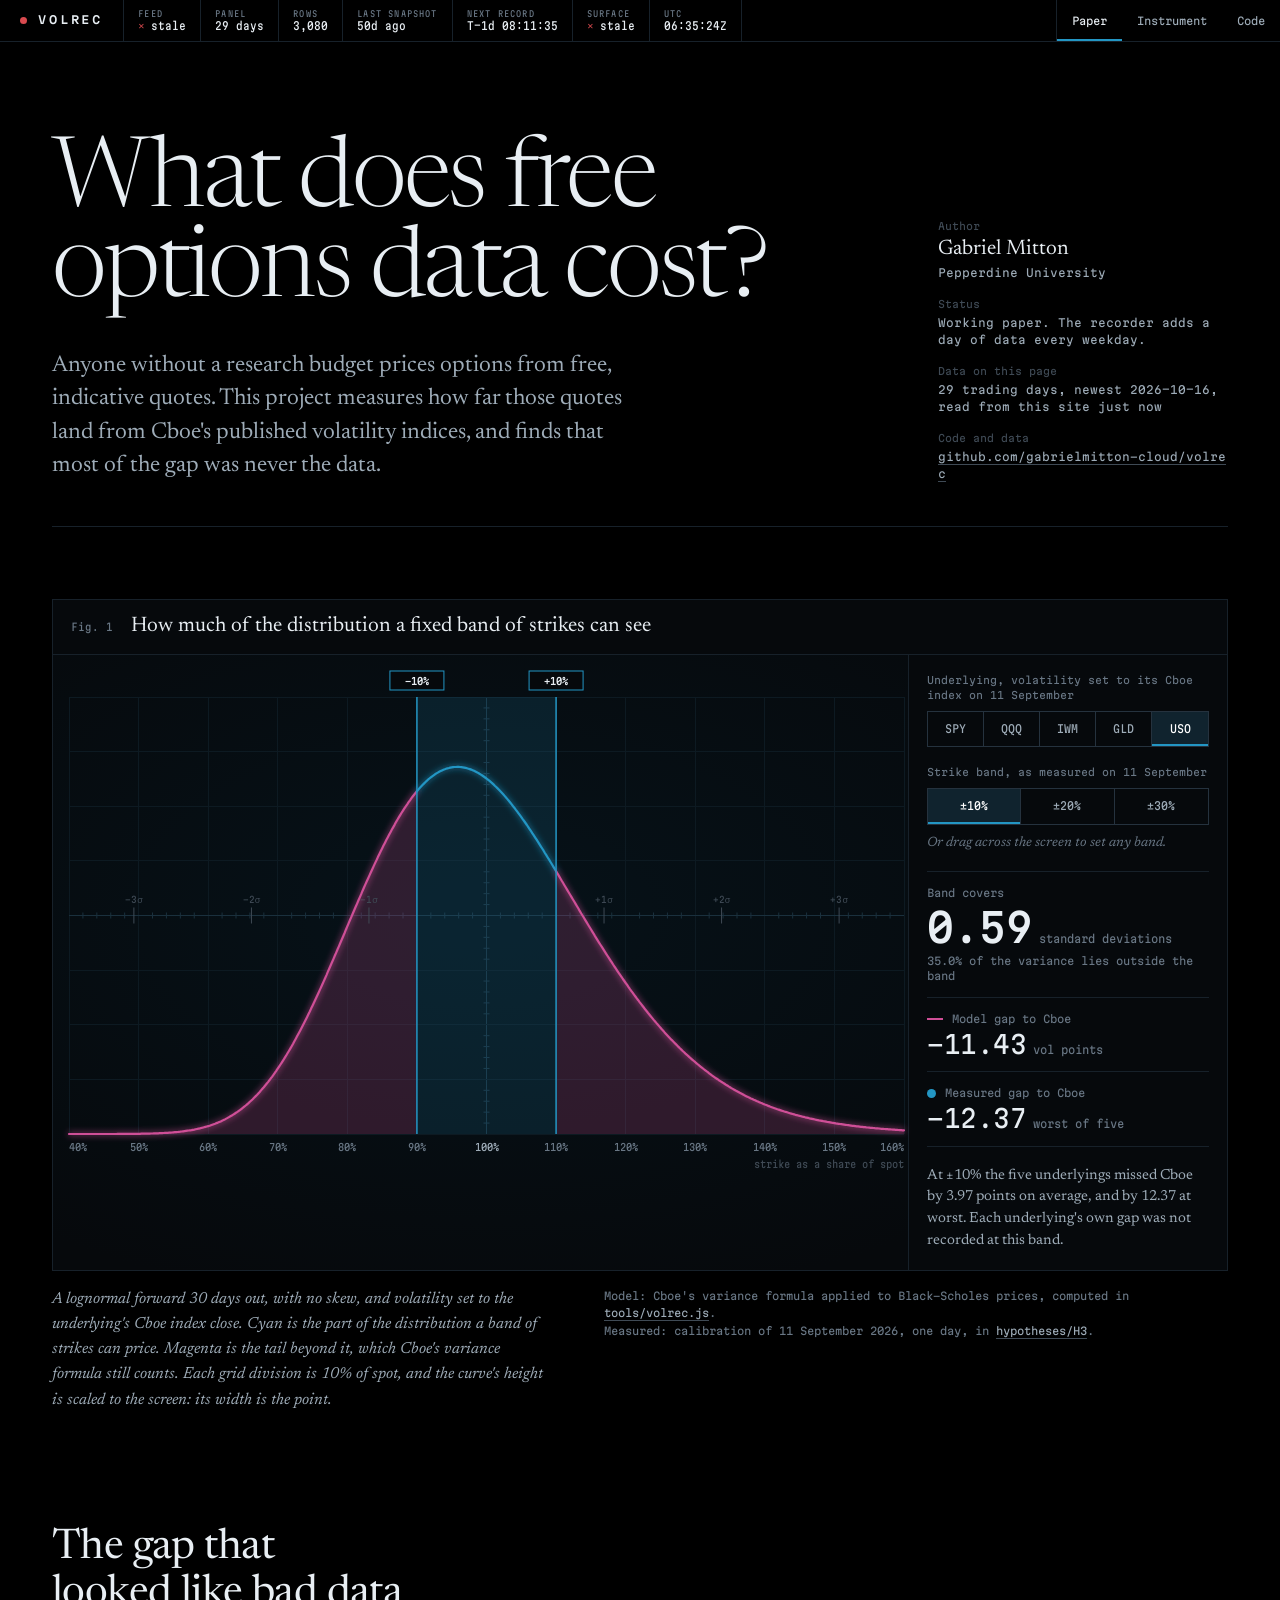
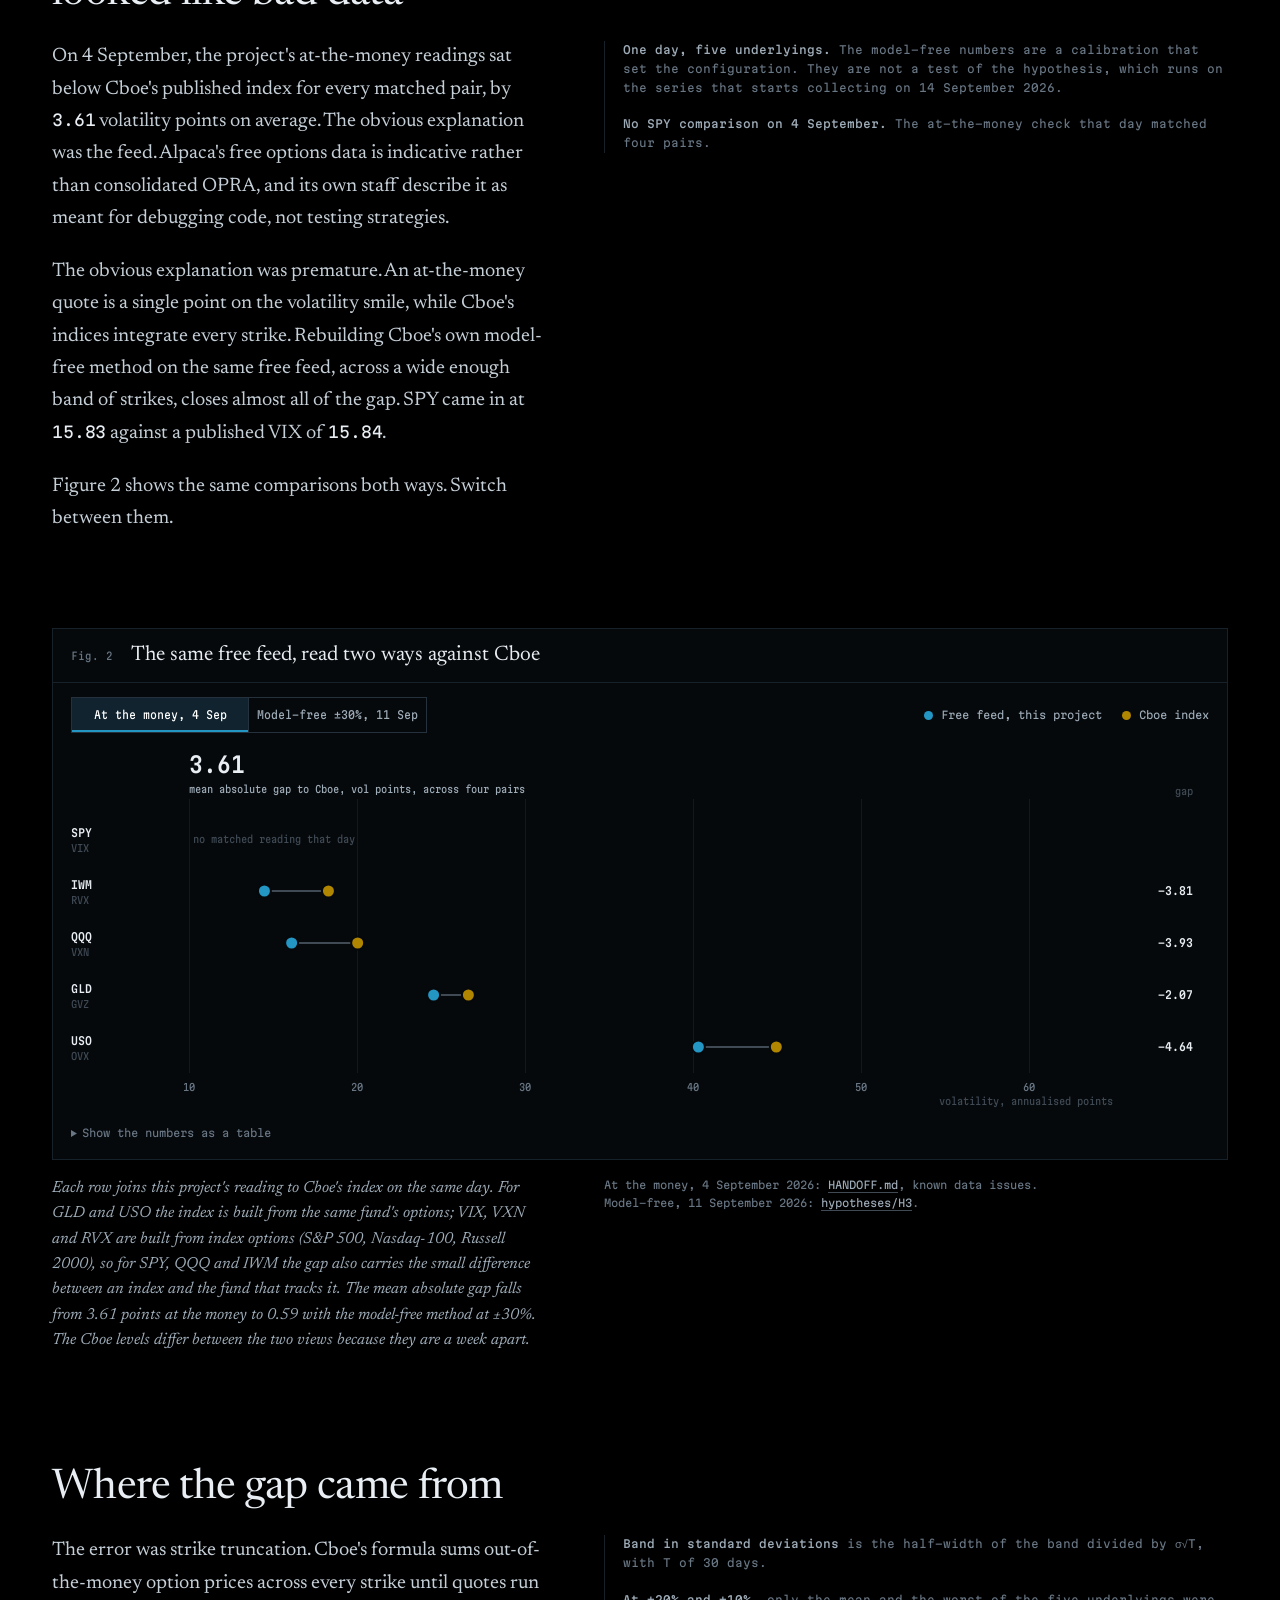
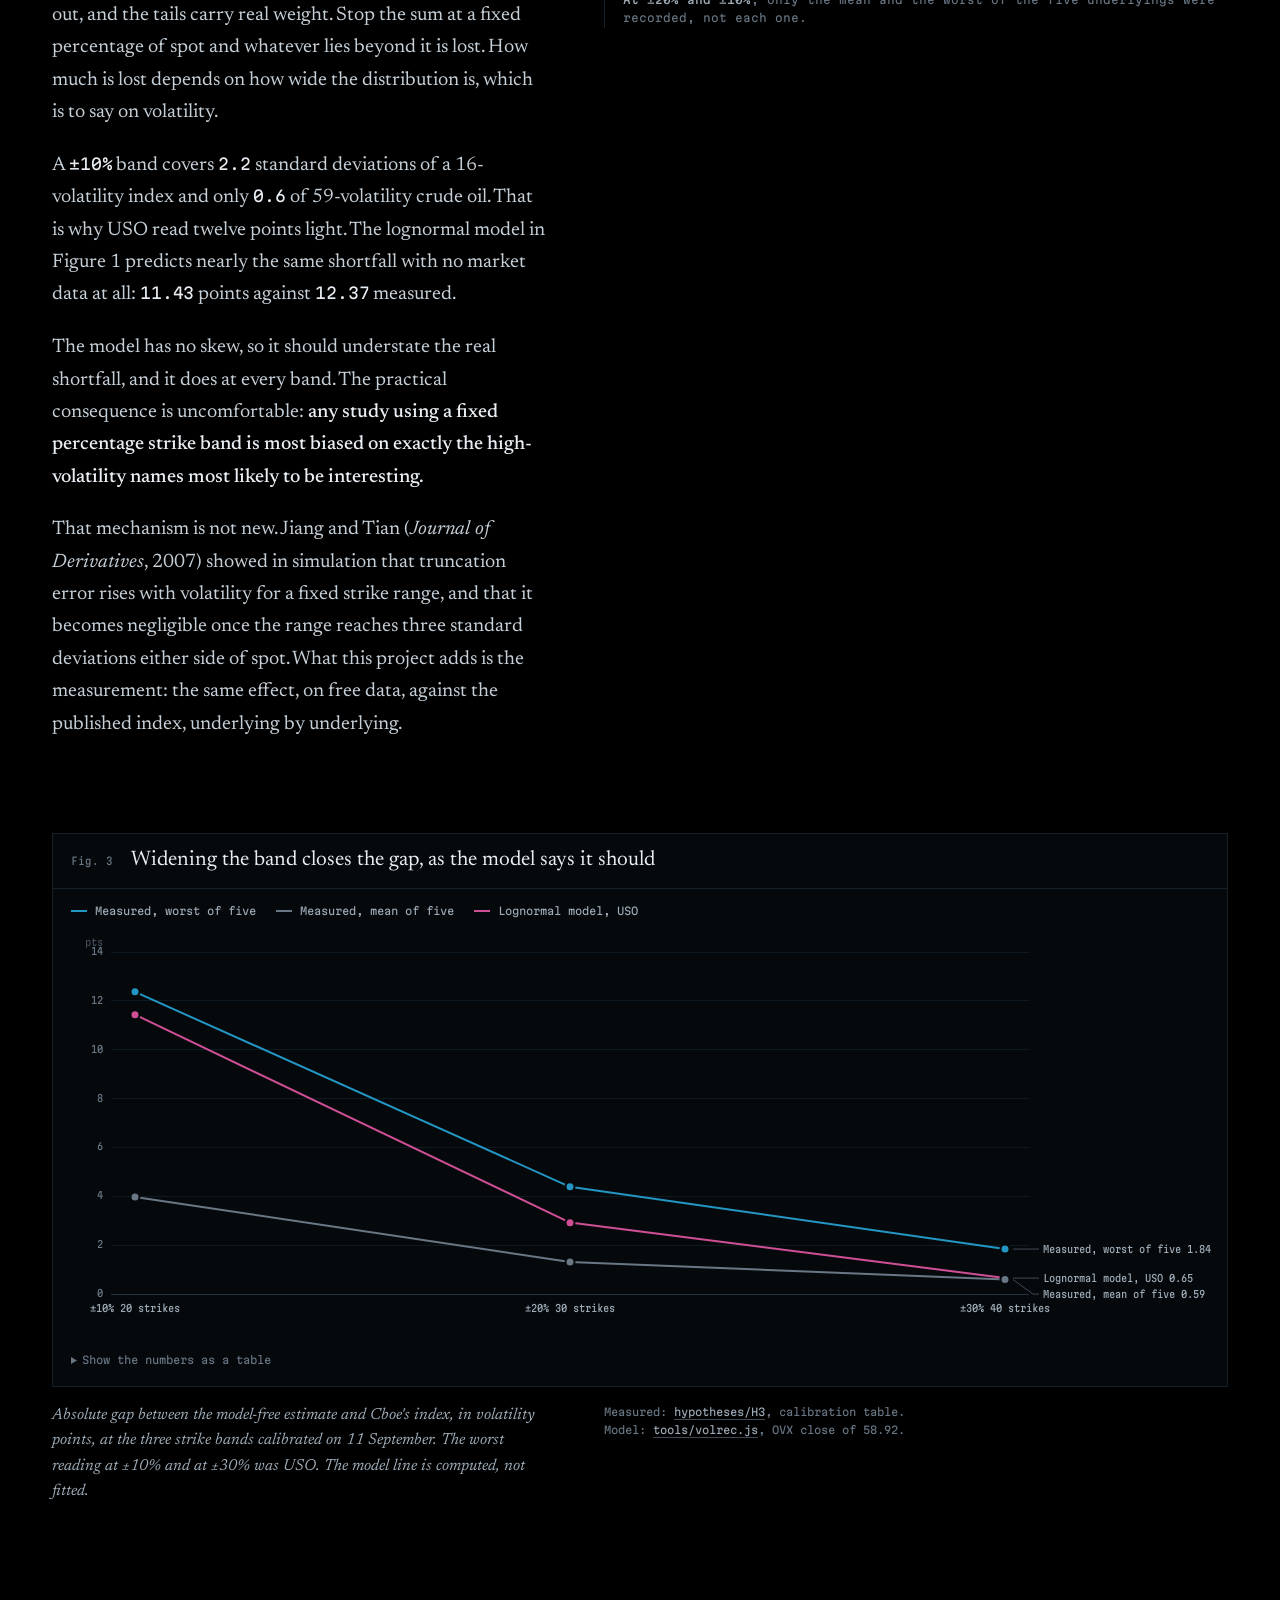
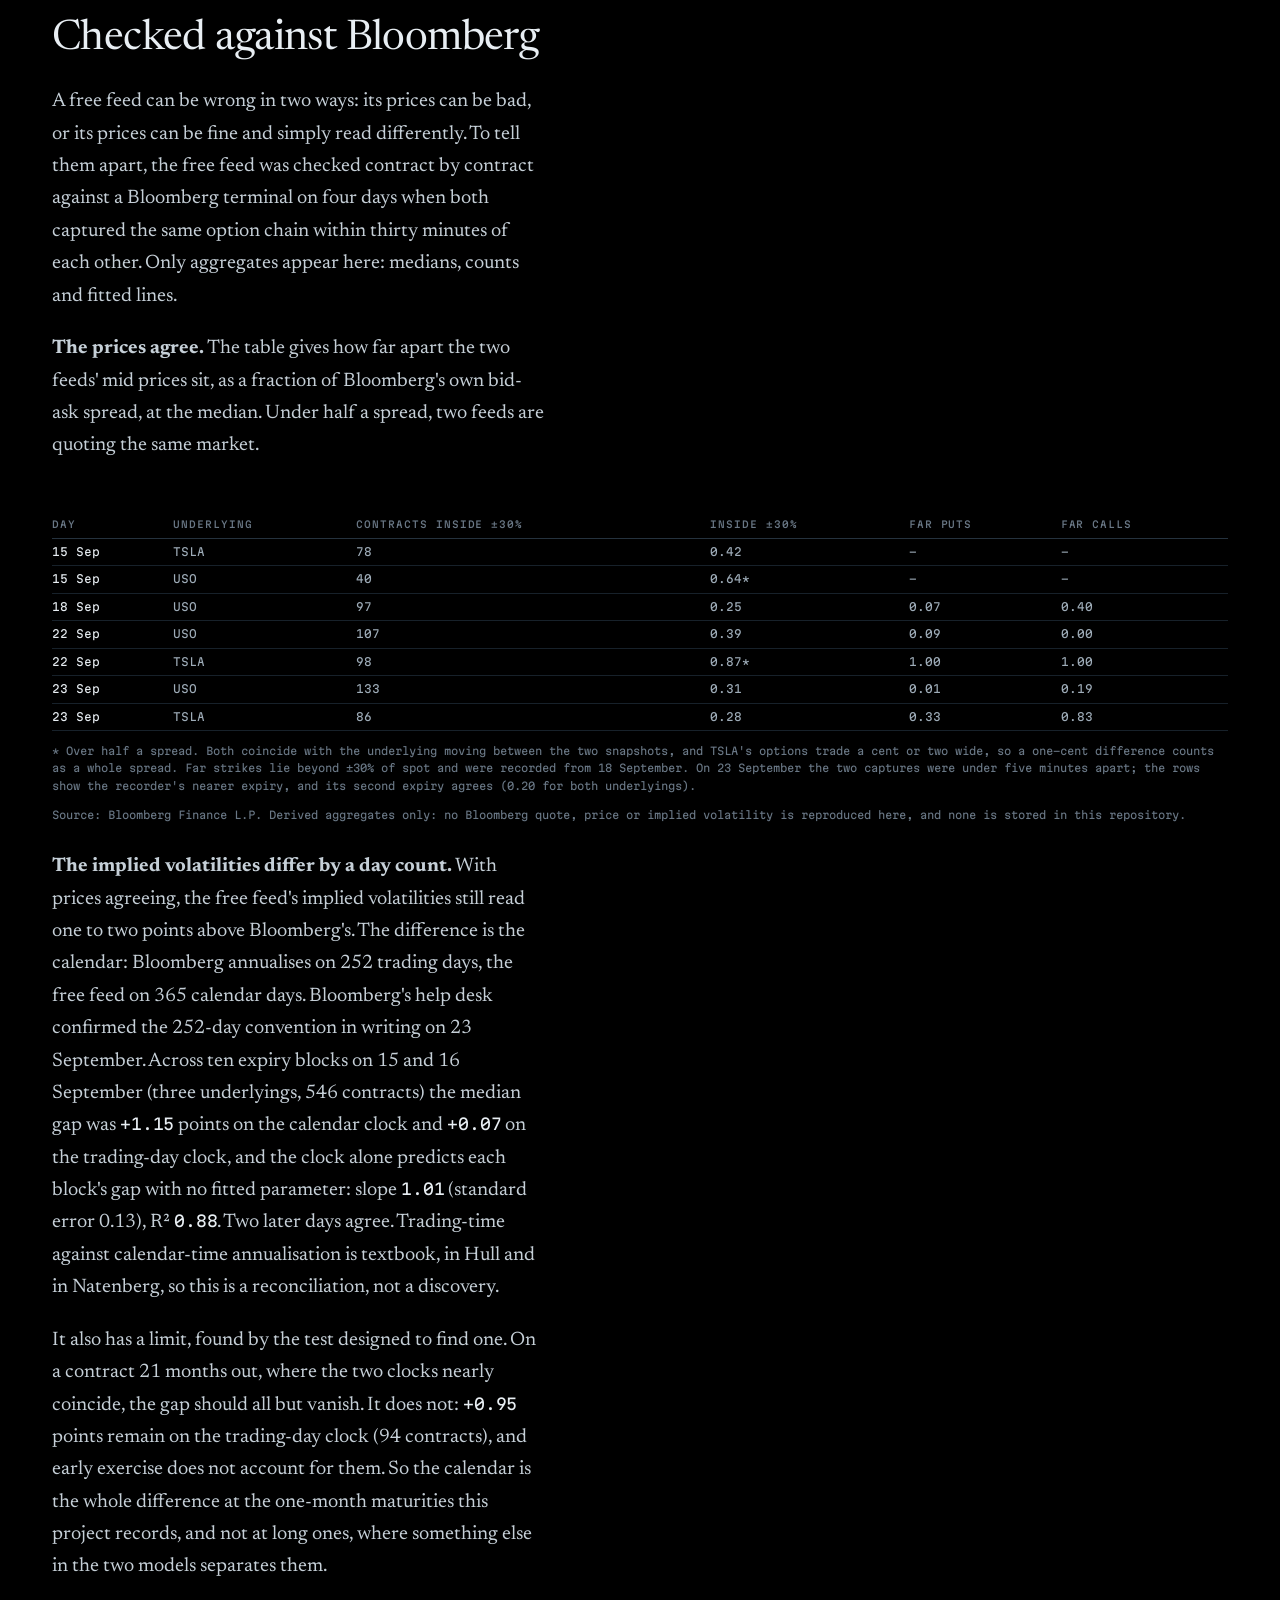
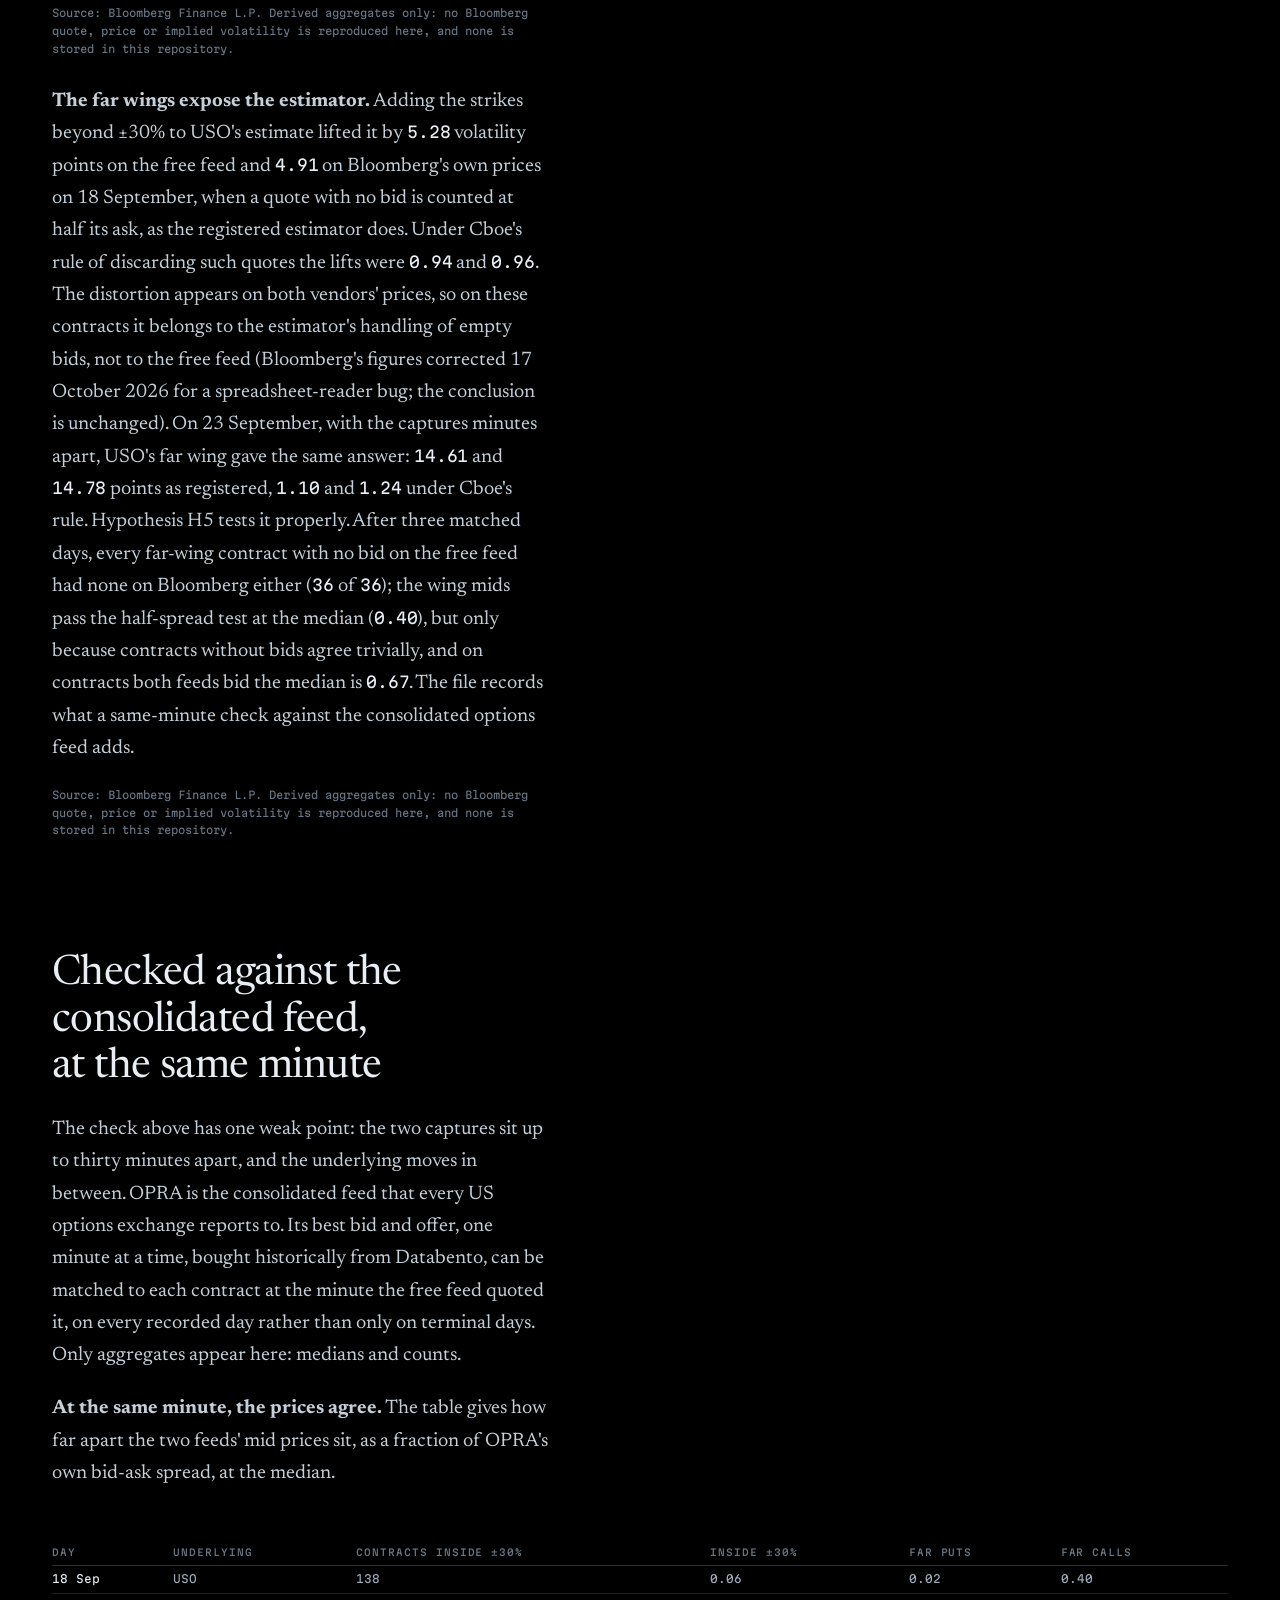
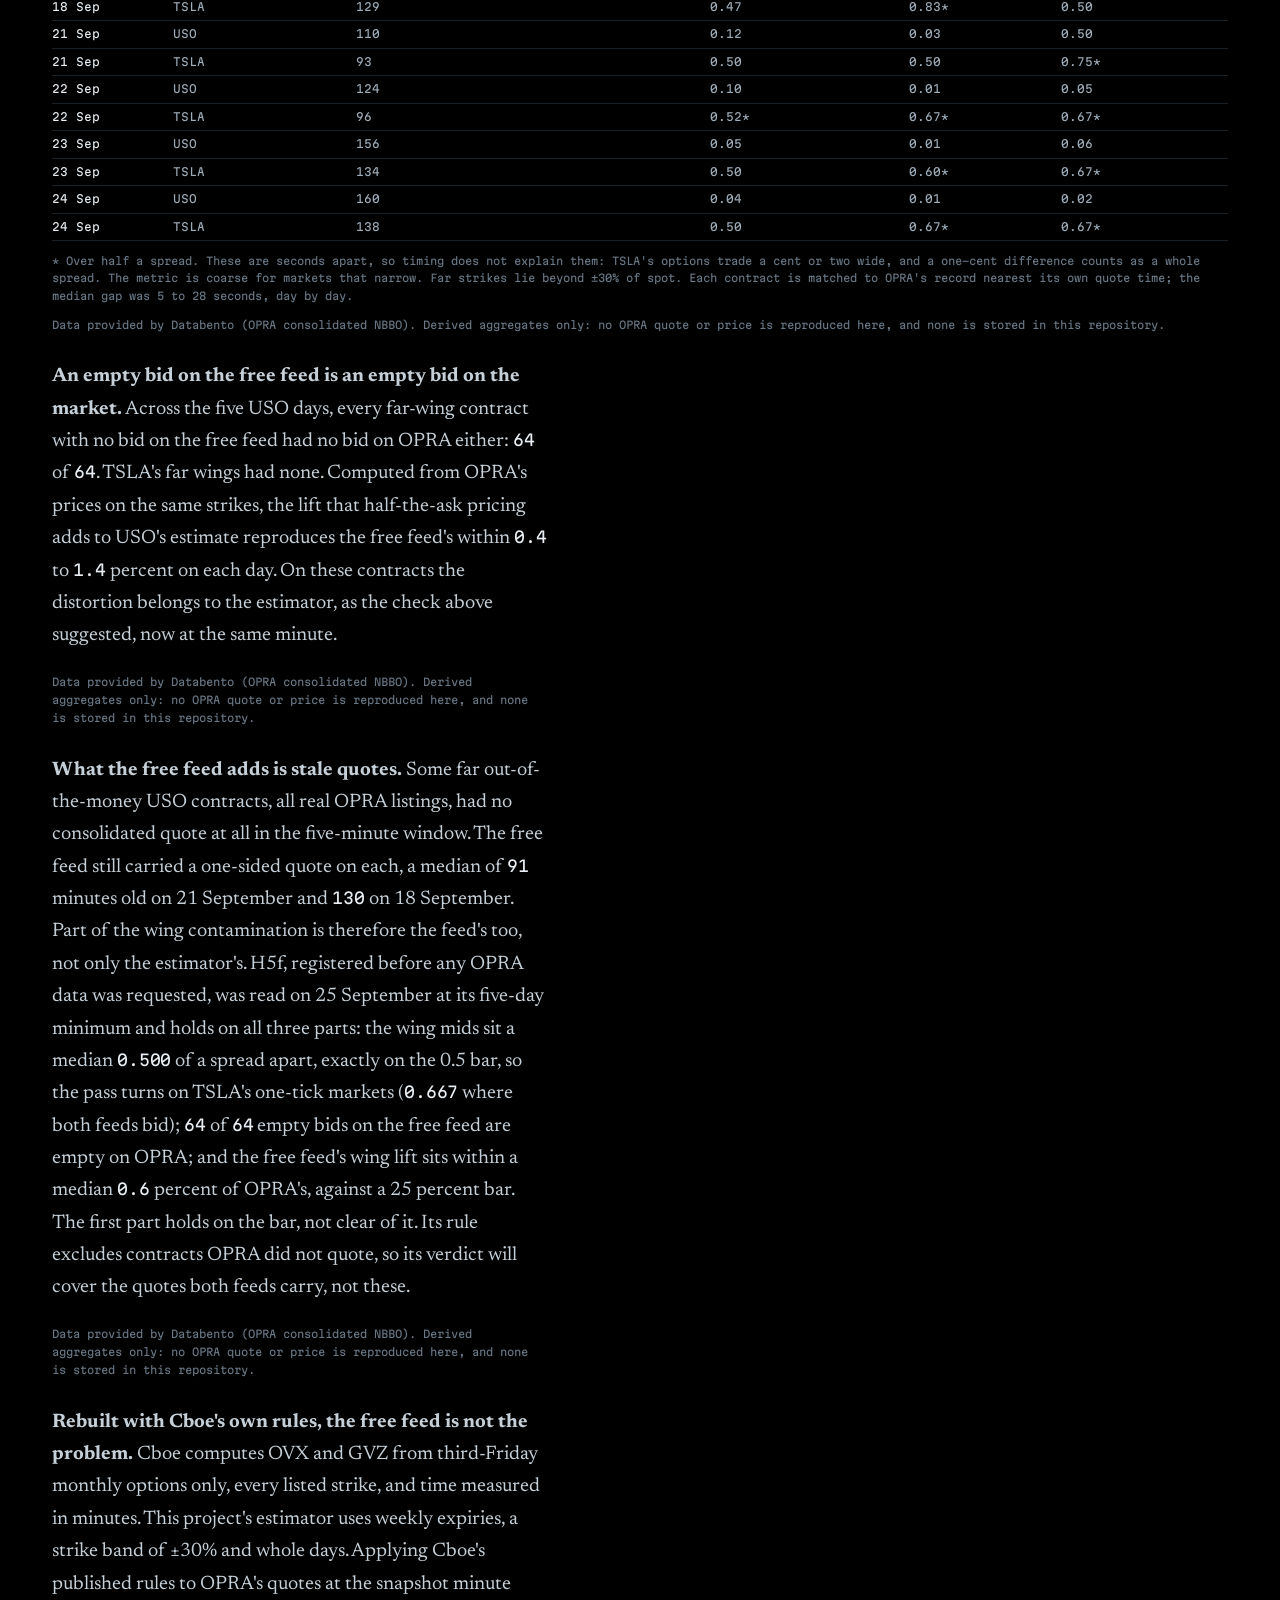
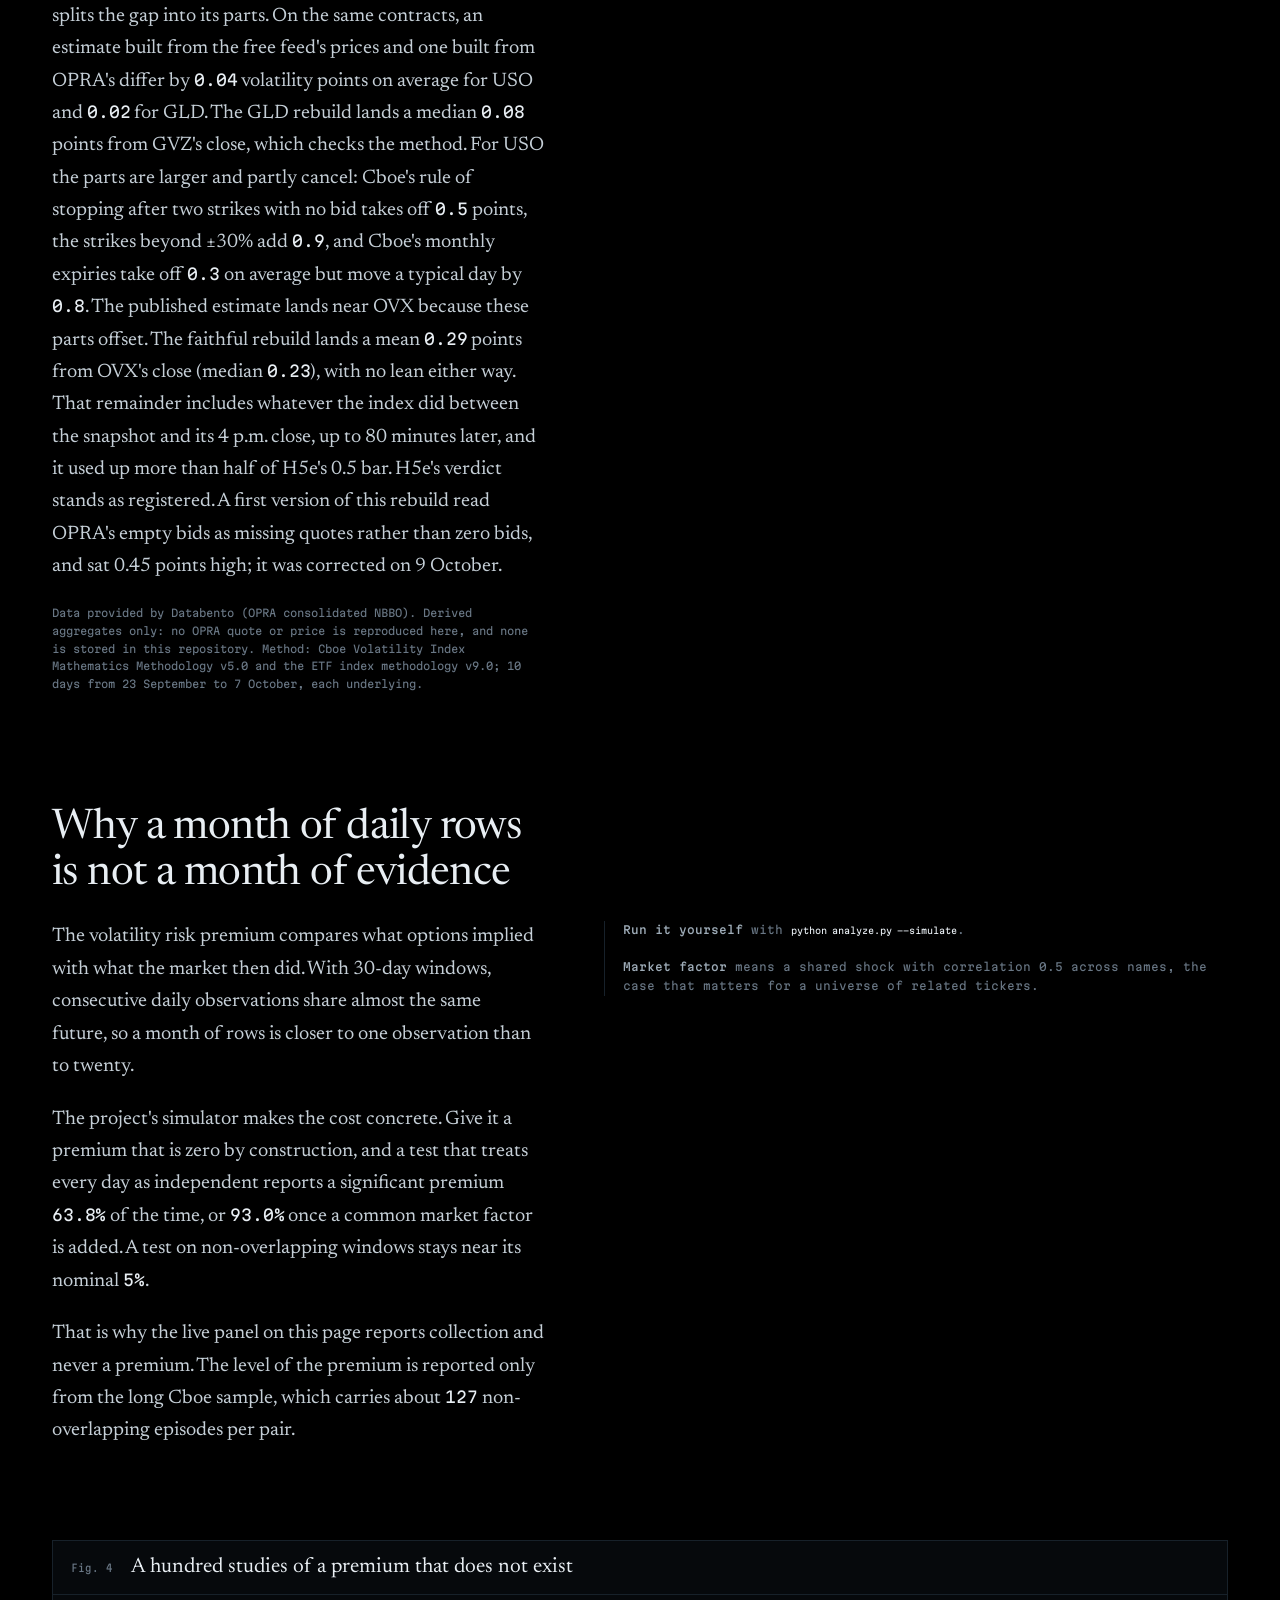
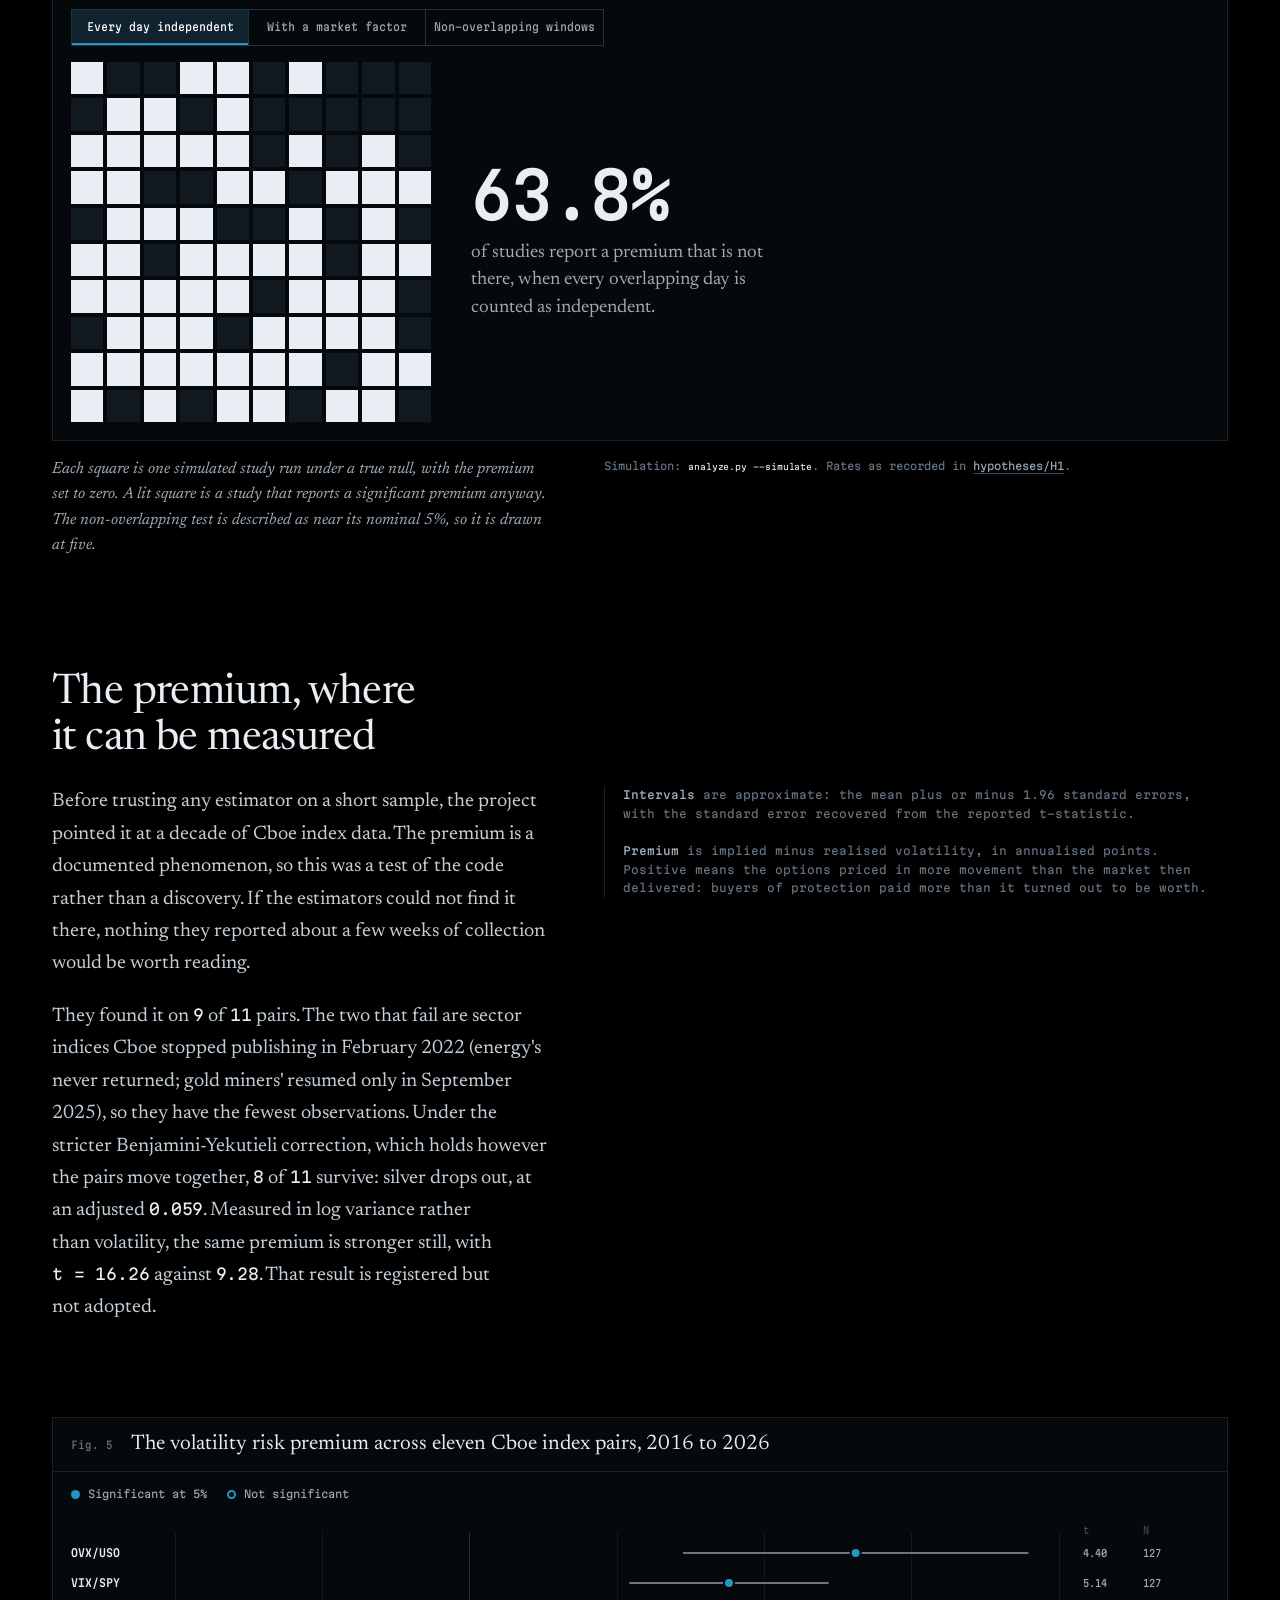
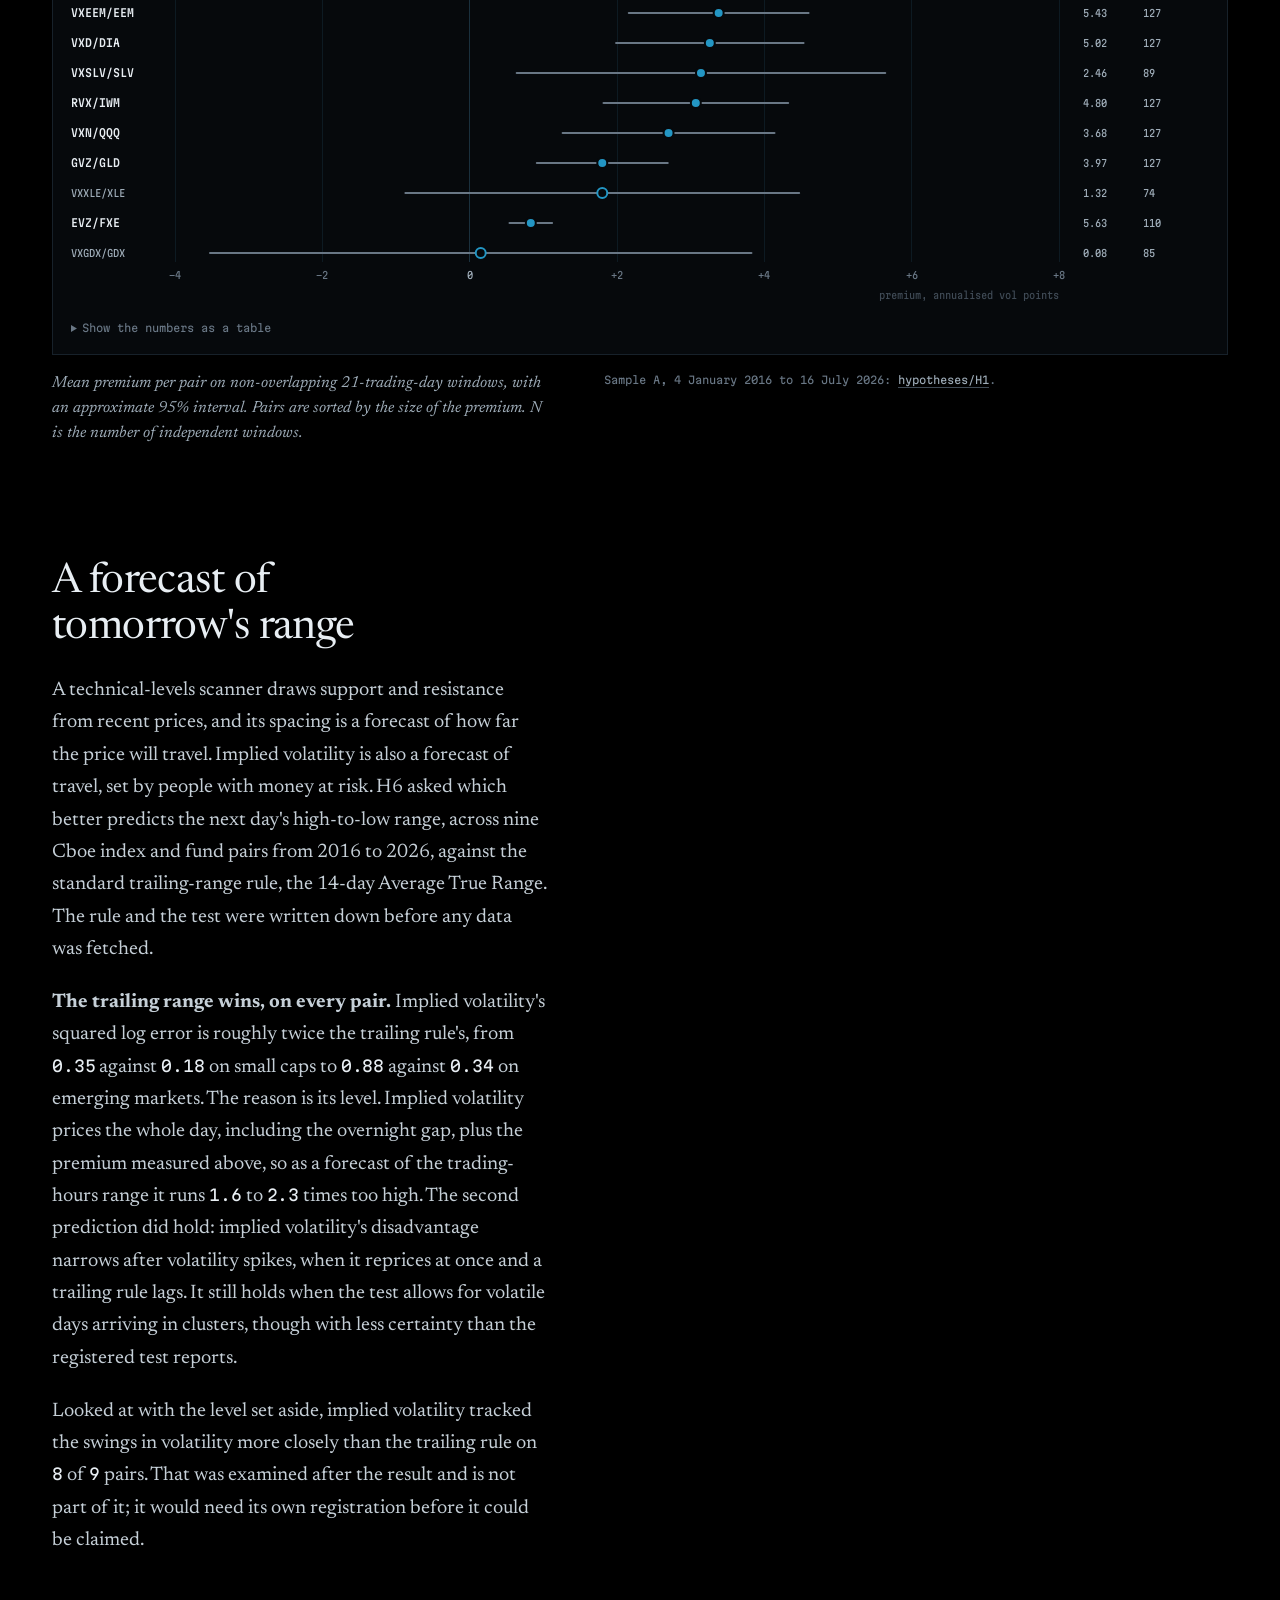
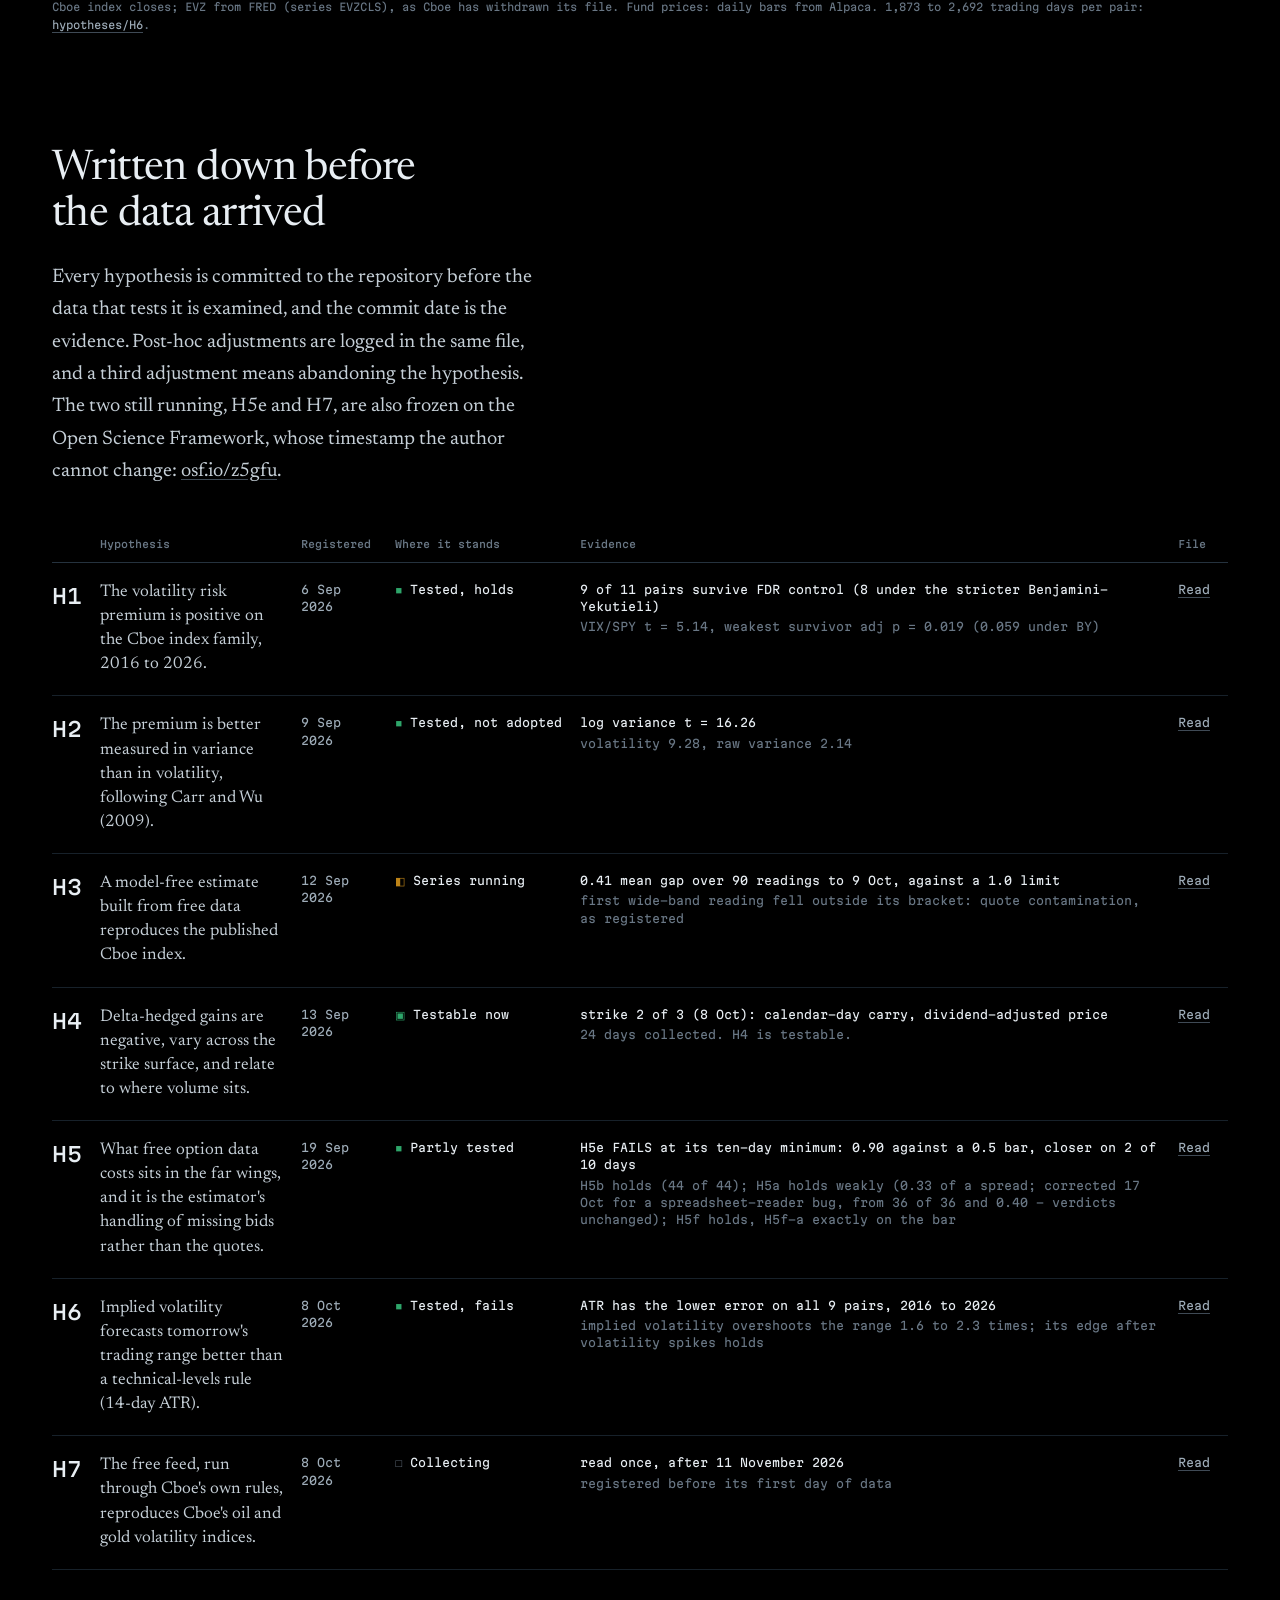
==== commit f494eb9a: "Verdict night simulated (Gabriel: "be on ur toes"): the pressure test's writer checks read the real " ====
--- a/index.html
+++ b/index.html
@@ -173,7 +173,7 @@
       <div class="src">Source: Bloomberg Finance L.P. Derived aggregates only: no Bloomberg quote, price or implied volatility is reproduced here, and none is stored in this repository.</div>
     </div>
     <div class="prose" style="margin-top:28px">
-      <p><b>The far wings expose the estimator.</b> Adding the strikes beyond ±30% to USO's estimate lifted it by <span class="m">5.28</span> volatility points on the free feed and <span class="m">4.91</span> on Bloomberg's own prices on 18 September, when a quote with no bid is counted at half its ask, as the registered estimator does. Under Cboe's rule of discarding such quotes the lifts were <span class="m">0.94</span> and <span class="m">0.85</span>. The distortion appears on both vendors' prices, so on these contracts it belongs to the estimator's handling of empty bids, not to the free feed. On 23 September, with the captures minutes apart, USO's far wing gave the same answer: <span class="m">14.61</span> and <span class="m">14.82</span> points as registered, <span class="m">1.10</span> and <span class="m">1.24</span> under Cboe's rule. Hypothesis H5 tests it properly. After three matched days, every far-wing contract with no bid on the free feed had none on Bloomberg either (<span class="m">36</span> of <span class="m">36</span>); the wing mids pass the half-spread test at the median (<span class="m">0.40</span>), but only because contracts without bids agree trivially, and on contracts both feeds bid the median is <span class="m">0.67</span>. The file records what a same-minute check against the consolidated options feed adds.</p>
+      <p><b>The far wings expose the estimator.</b> Adding the strikes beyond ±30% to USO's estimate lifted it by <span class="m">5.28</span> volatility points on the free feed and <span class="m">4.91</span> on Bloomberg's own prices on 18 September, when a quote with no bid is counted at half its ask, as the registered estimator does. Under Cboe's rule of discarding such quotes the lifts were <span class="m">0.94</span> and <span class="m">0.96</span>. The distortion appears on both vendors' prices, so on these contracts it belongs to the estimator's handling of empty bids, not to the free feed (Bloomberg's figures corrected 17 October 2026 for a spreadsheet-reader bug; the conclusion is unchanged). On 23 September, with the captures minutes apart, USO's far wing gave the same answer: <span class="m">14.61</span> and <span class="m">14.78</span> points as registered, <span class="m">1.10</span> and <span class="m">1.24</span> under Cboe's rule. Hypothesis H5 tests it properly. After three matched days, every far-wing contract with no bid on the free feed had none on Bloomberg either (<span class="m">36</span> of <span class="m">36</span>); the wing mids pass the half-spread test at the median (<span class="m">0.40</span>), but only because contracts without bids agree trivially, and on contracts both feeds bid the median is <span class="m">0.67</span>. The file records what a same-minute check against the consolidated options feed adds.</p>
       <div class="src">Source: Bloomberg Finance L.P. Derived aggregates only: no Bloomberg quote, price or implied volatility is reproduced here, and none is stored in this repository.</div>
     </div>
   </section>
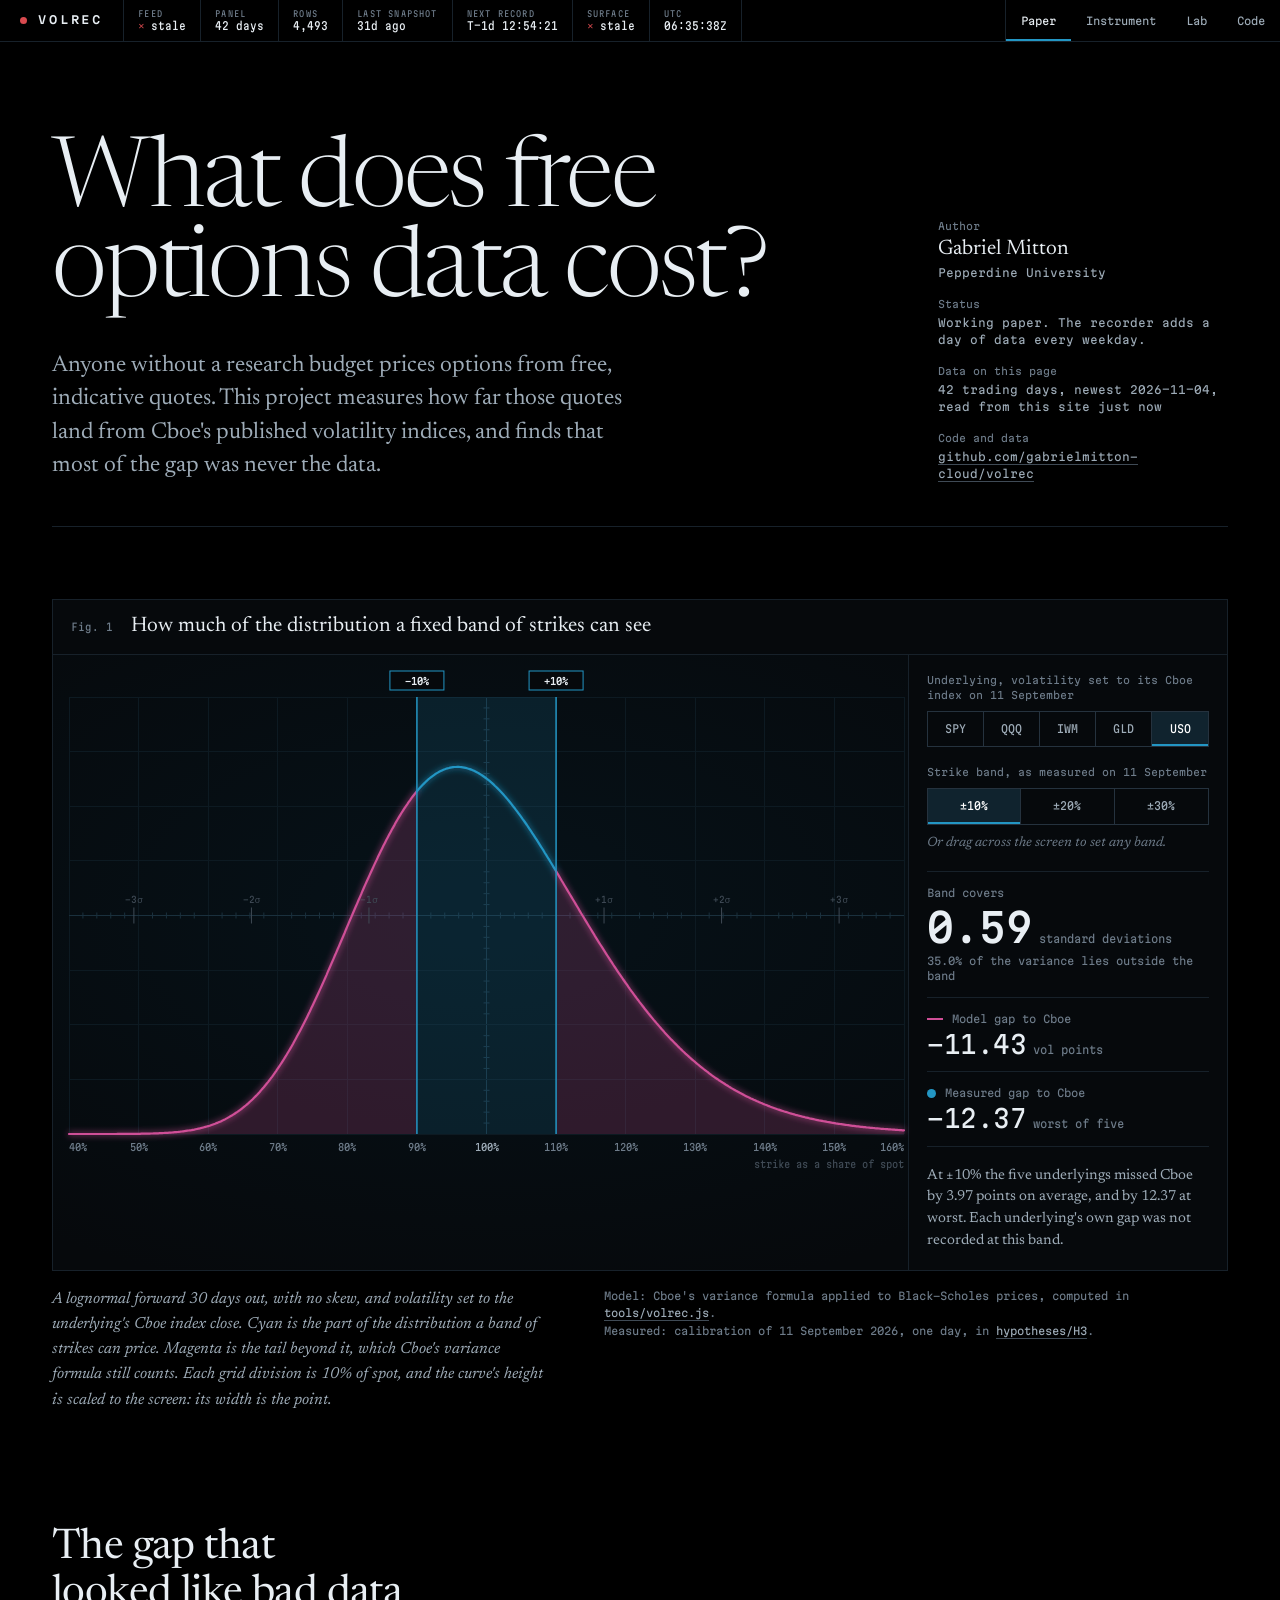
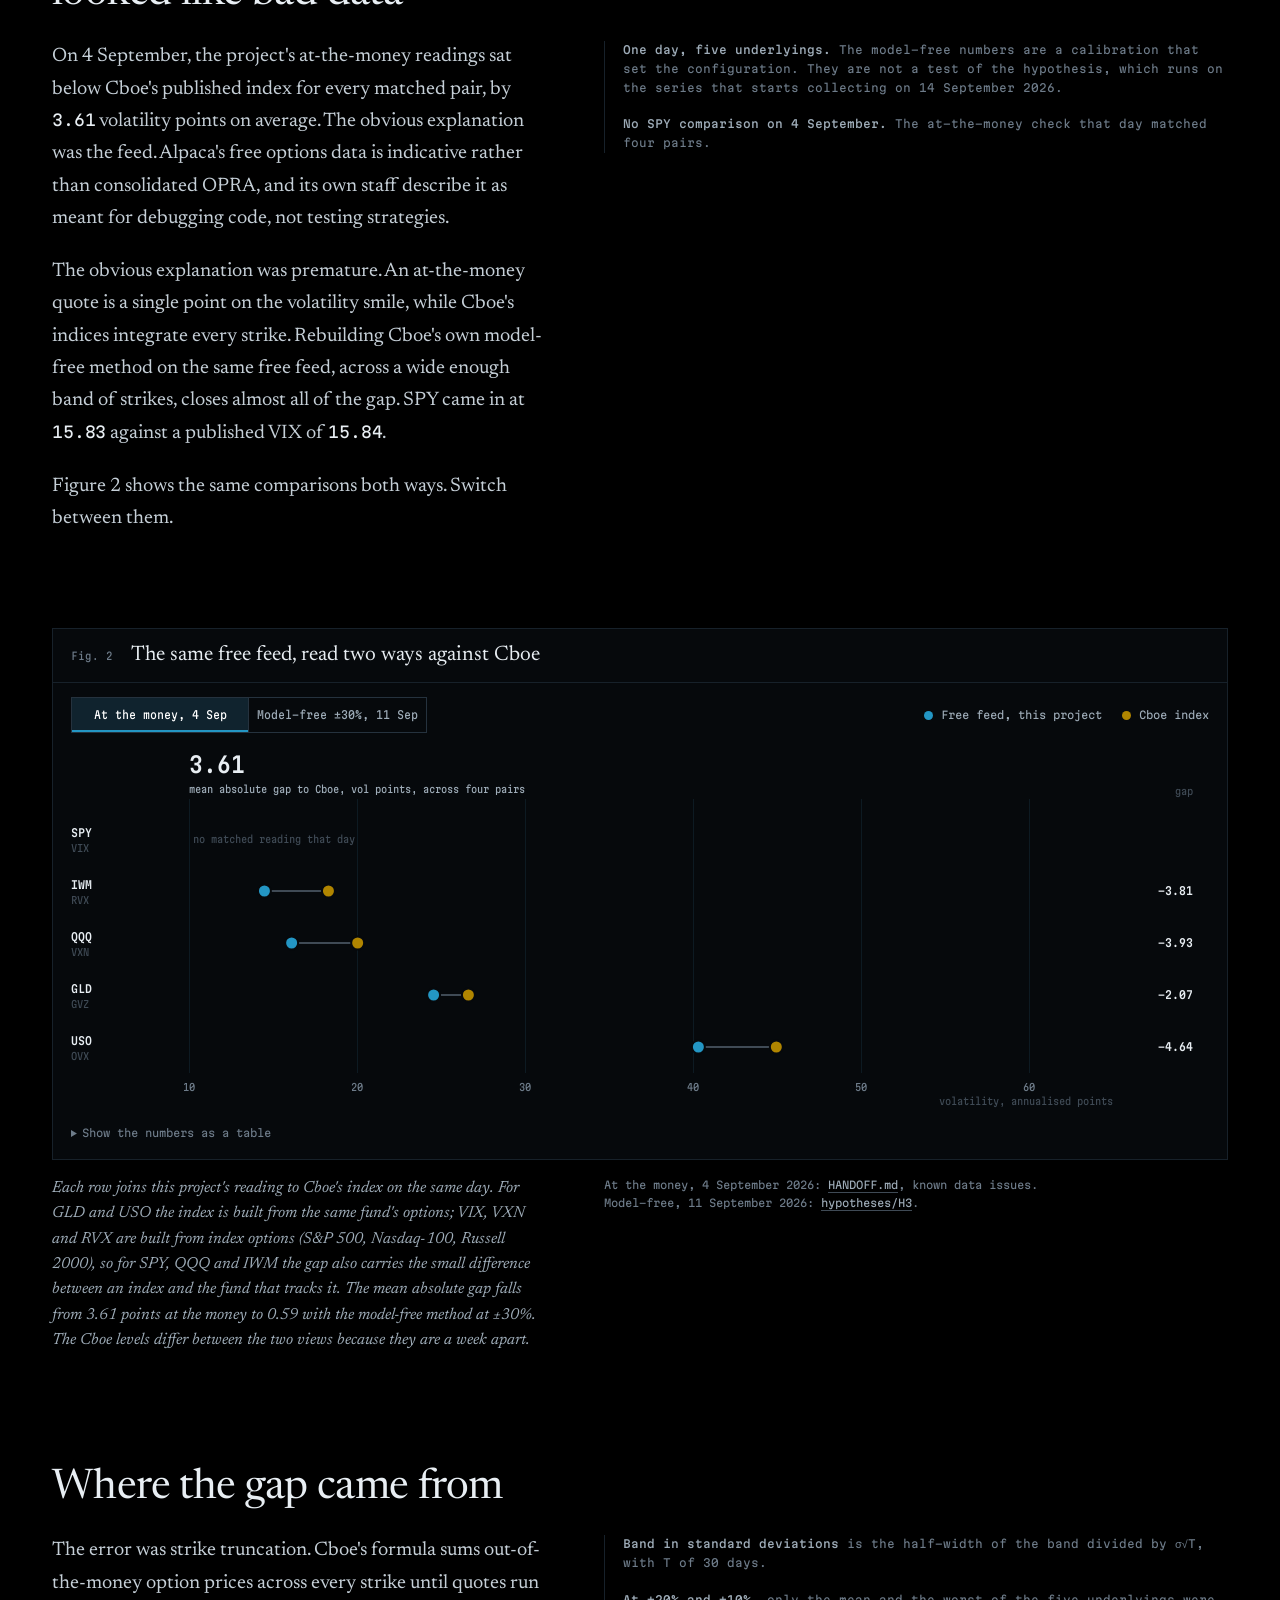
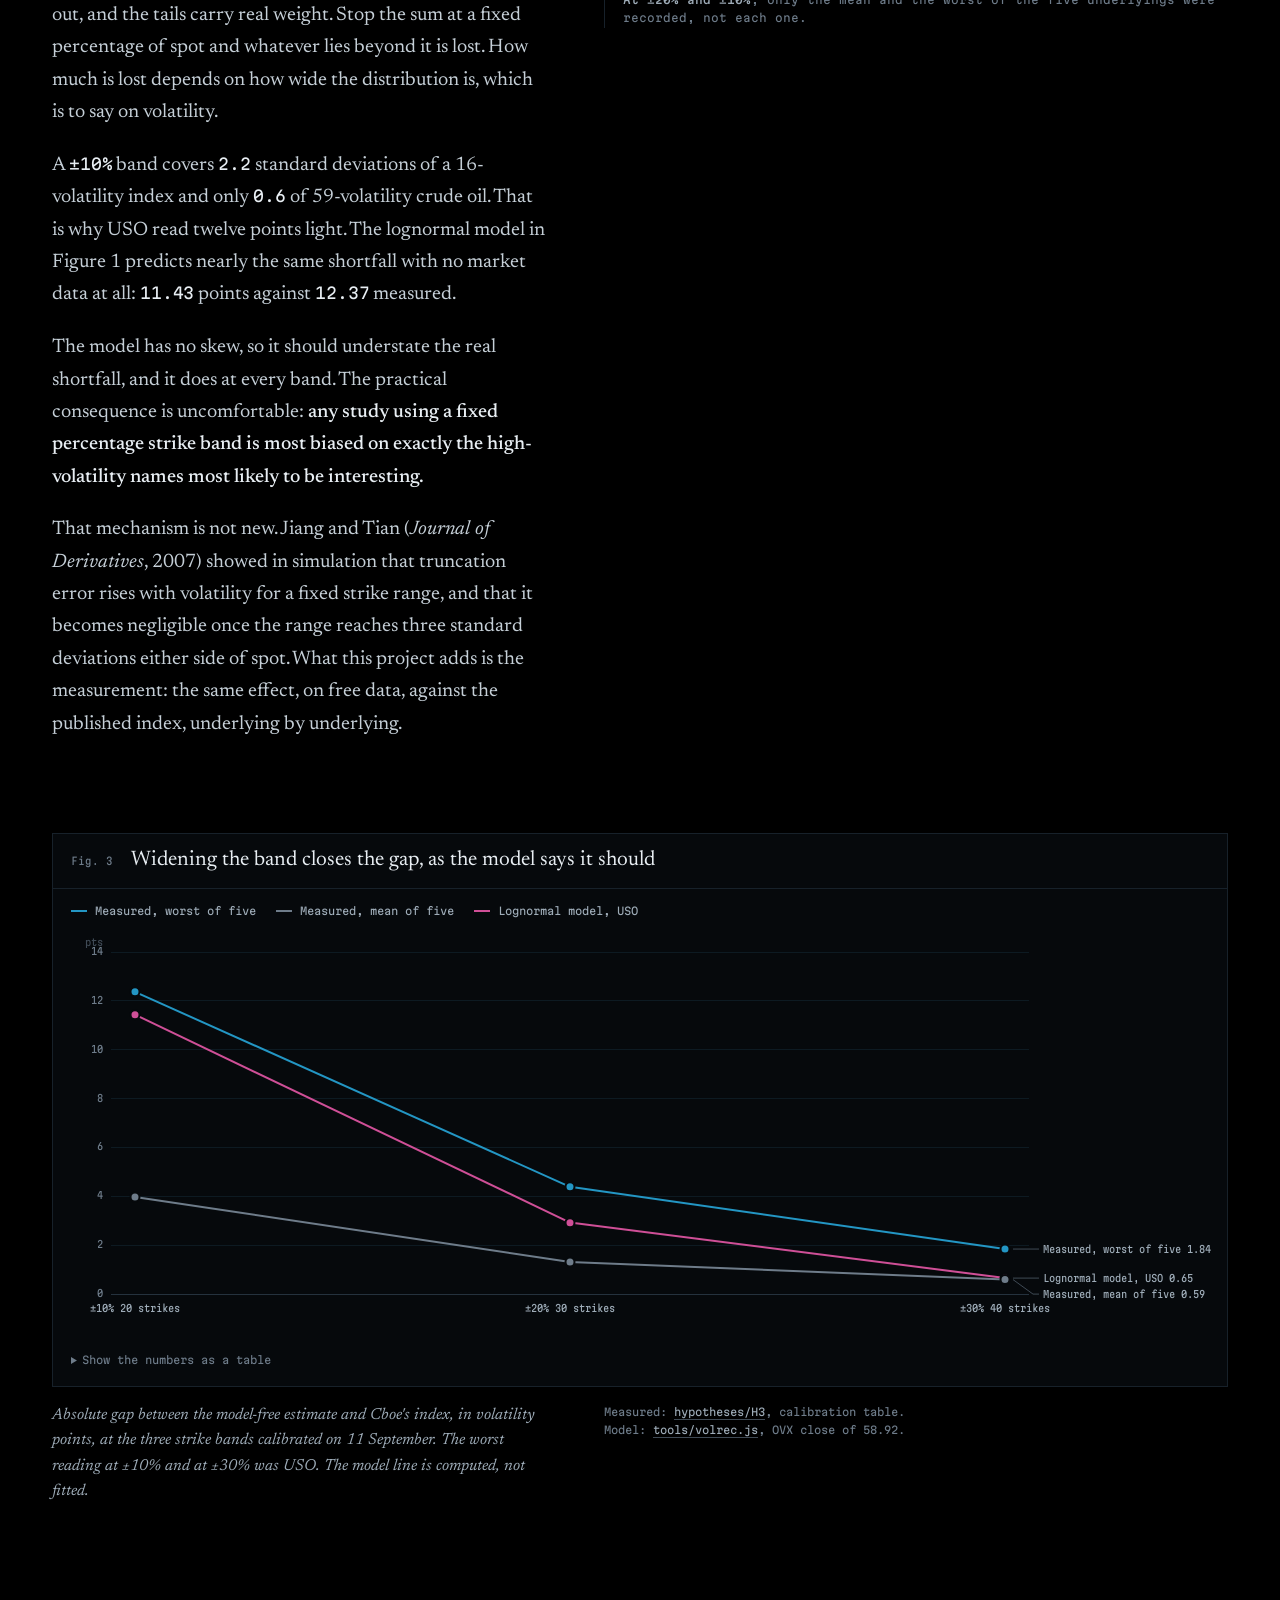
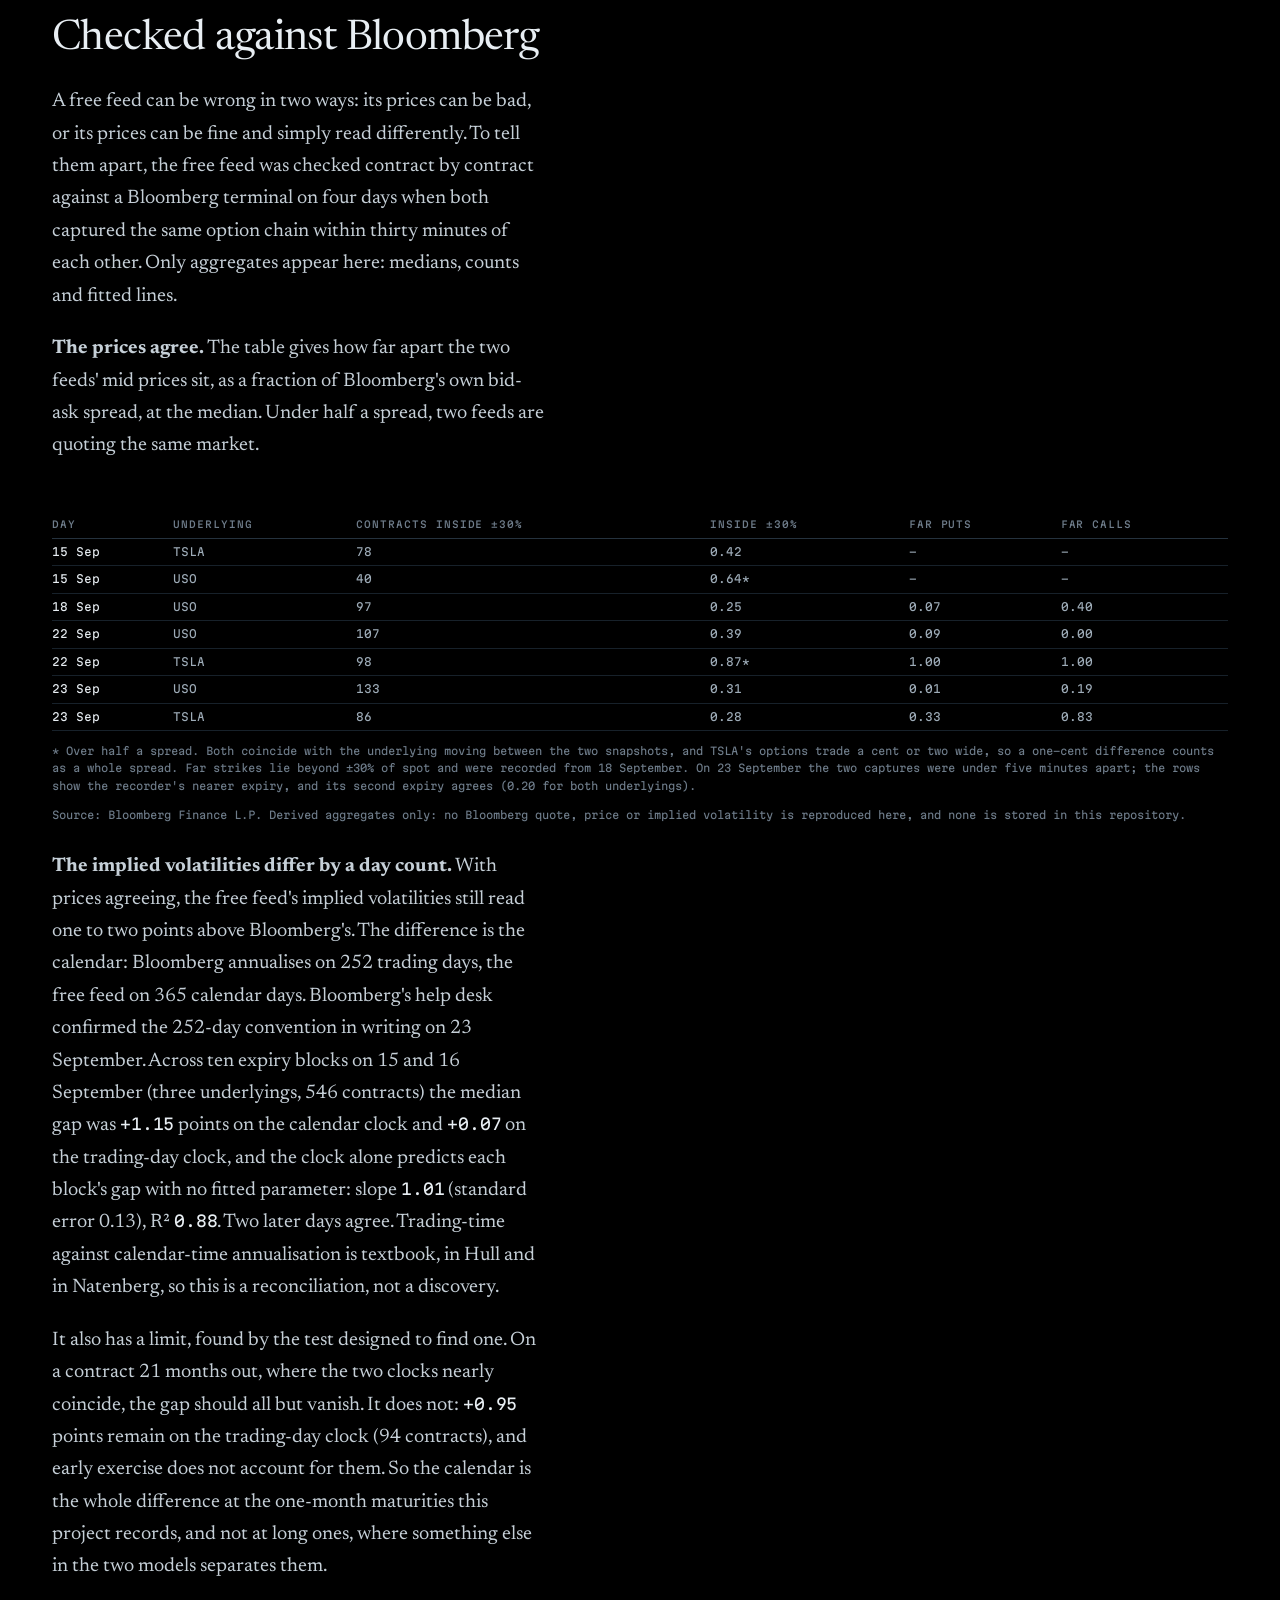
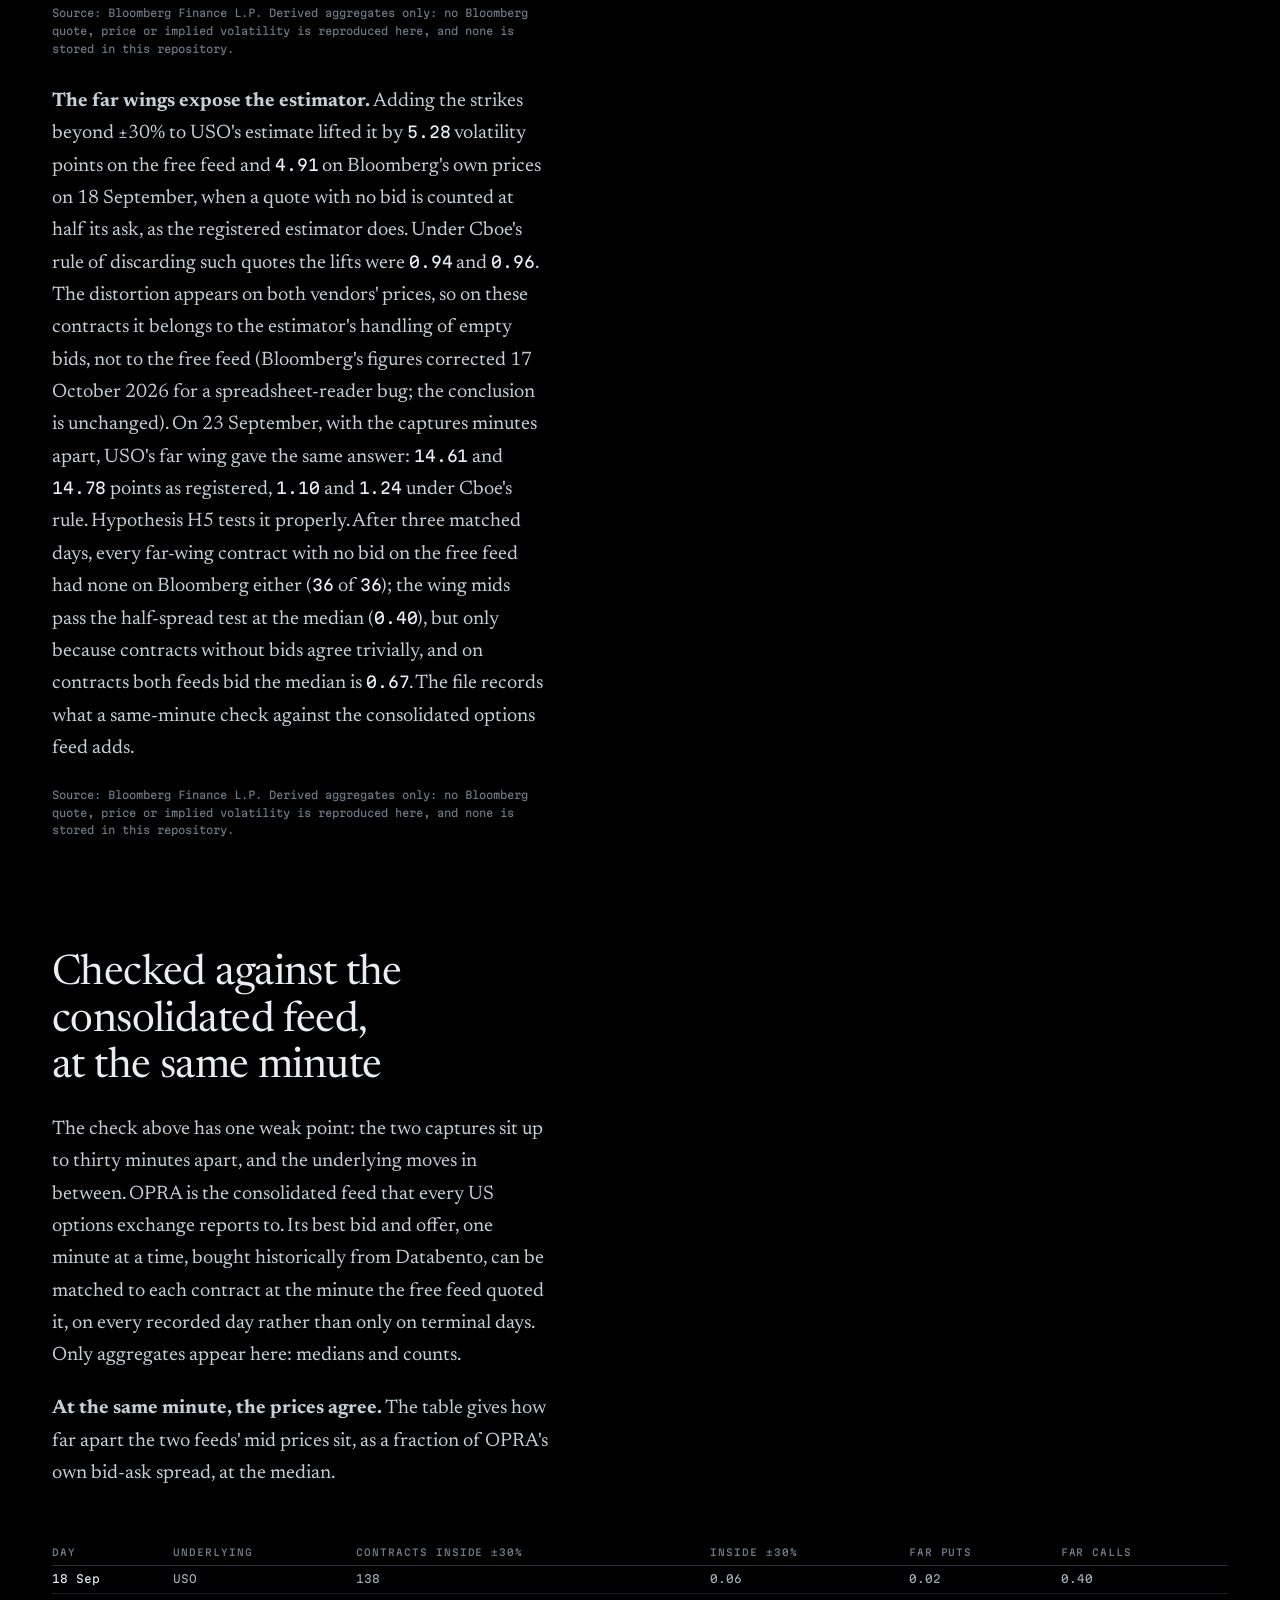
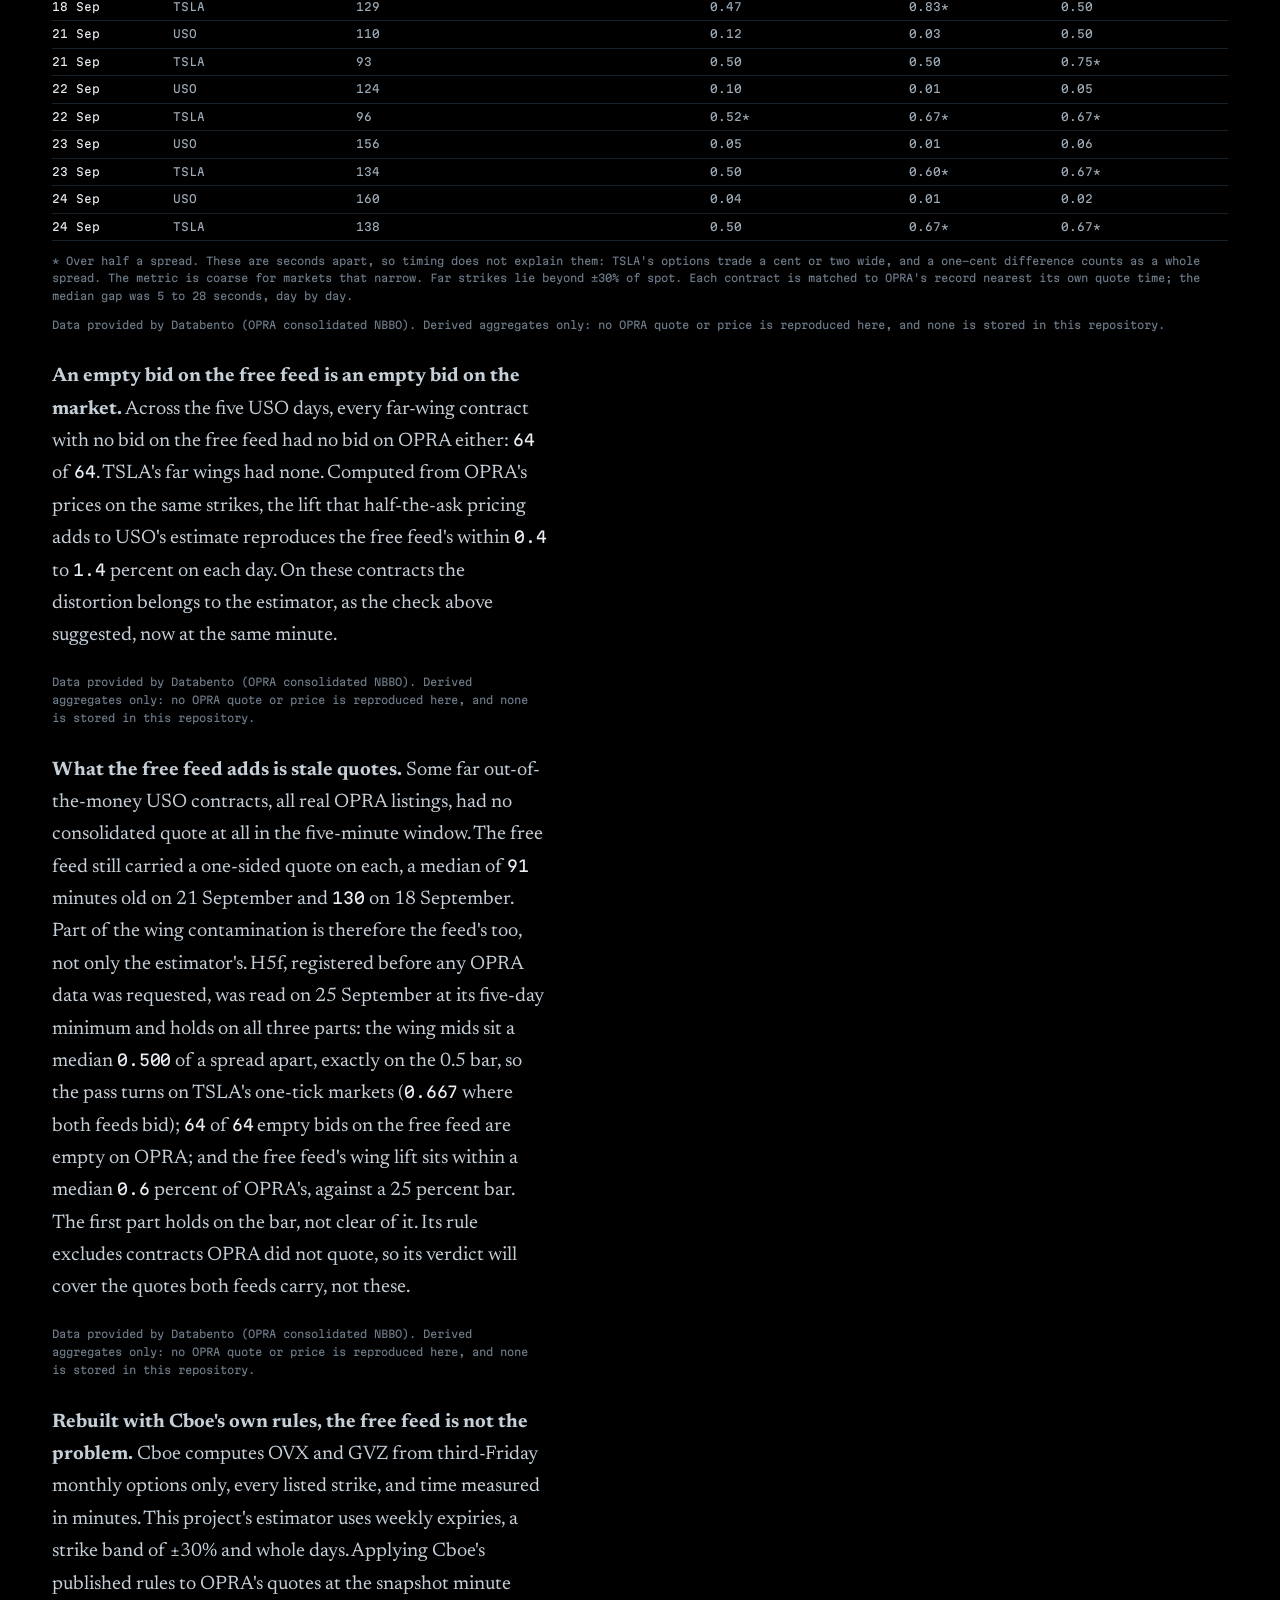
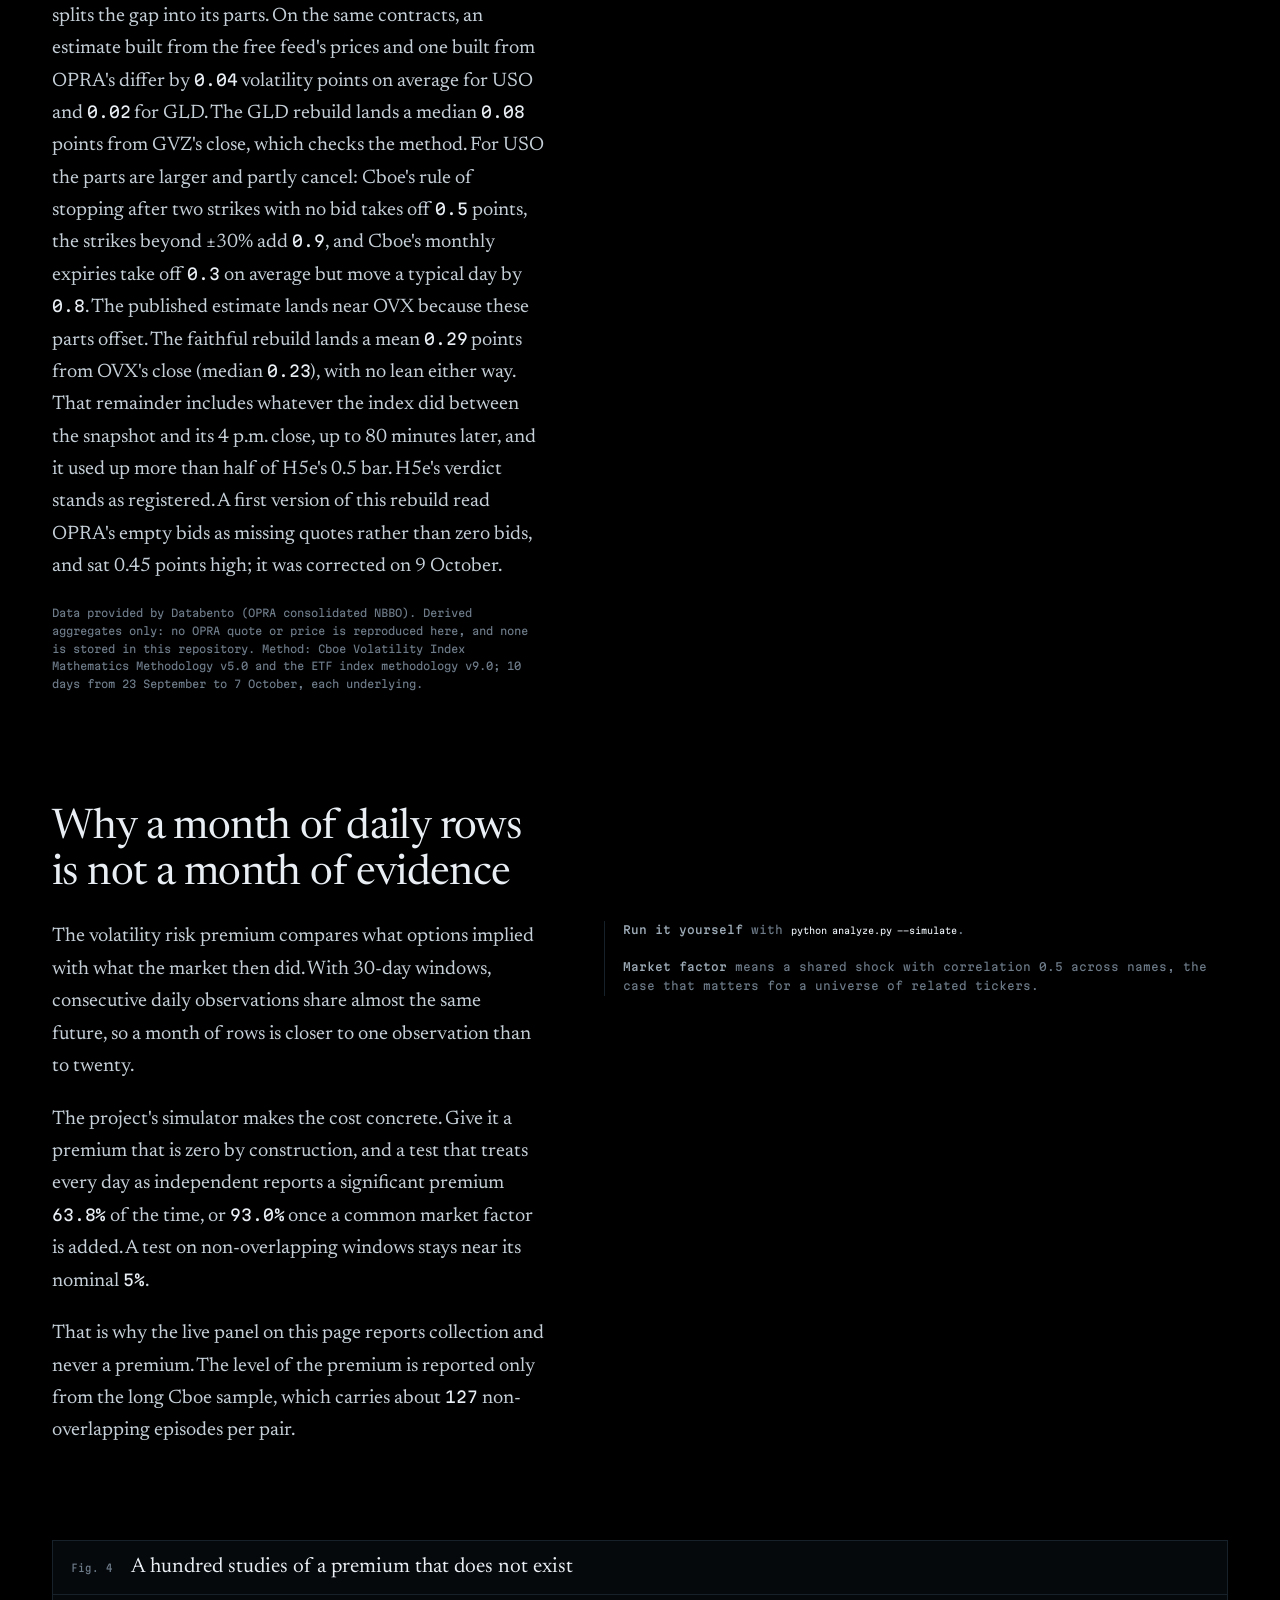
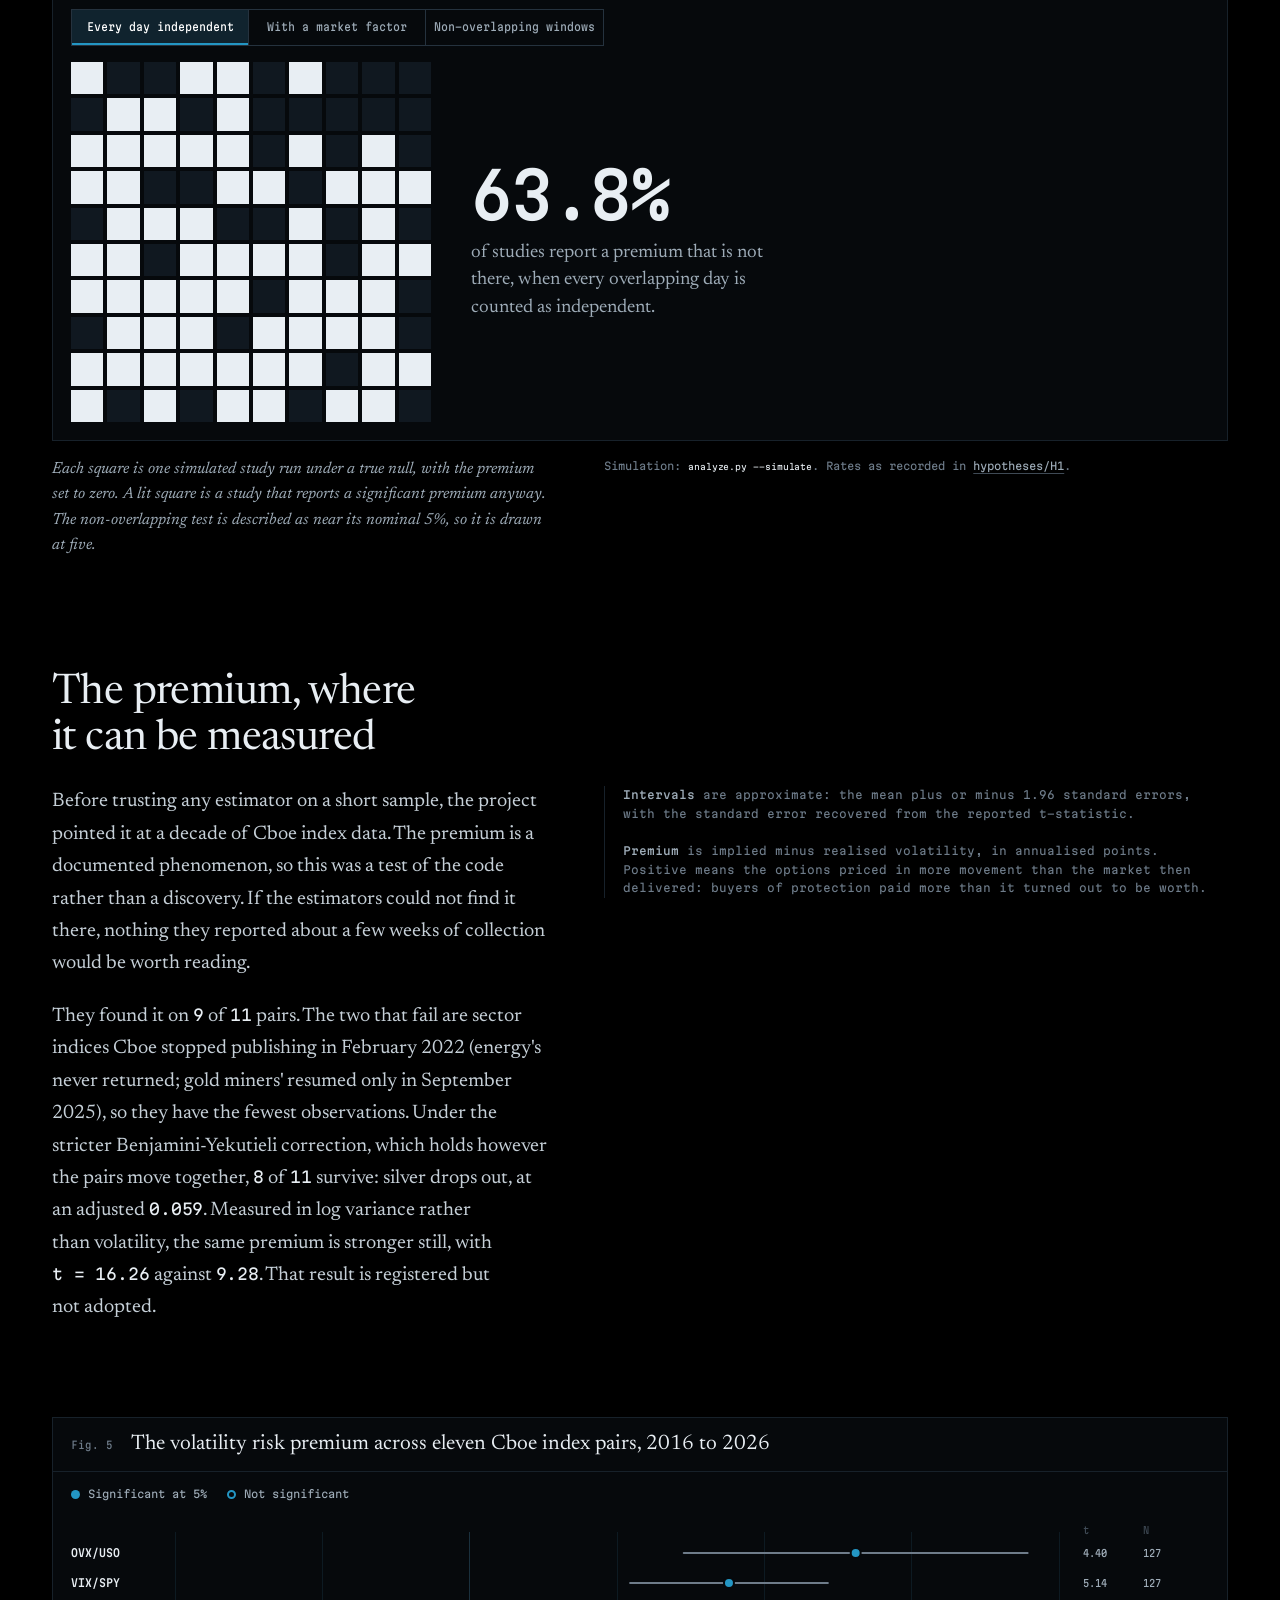
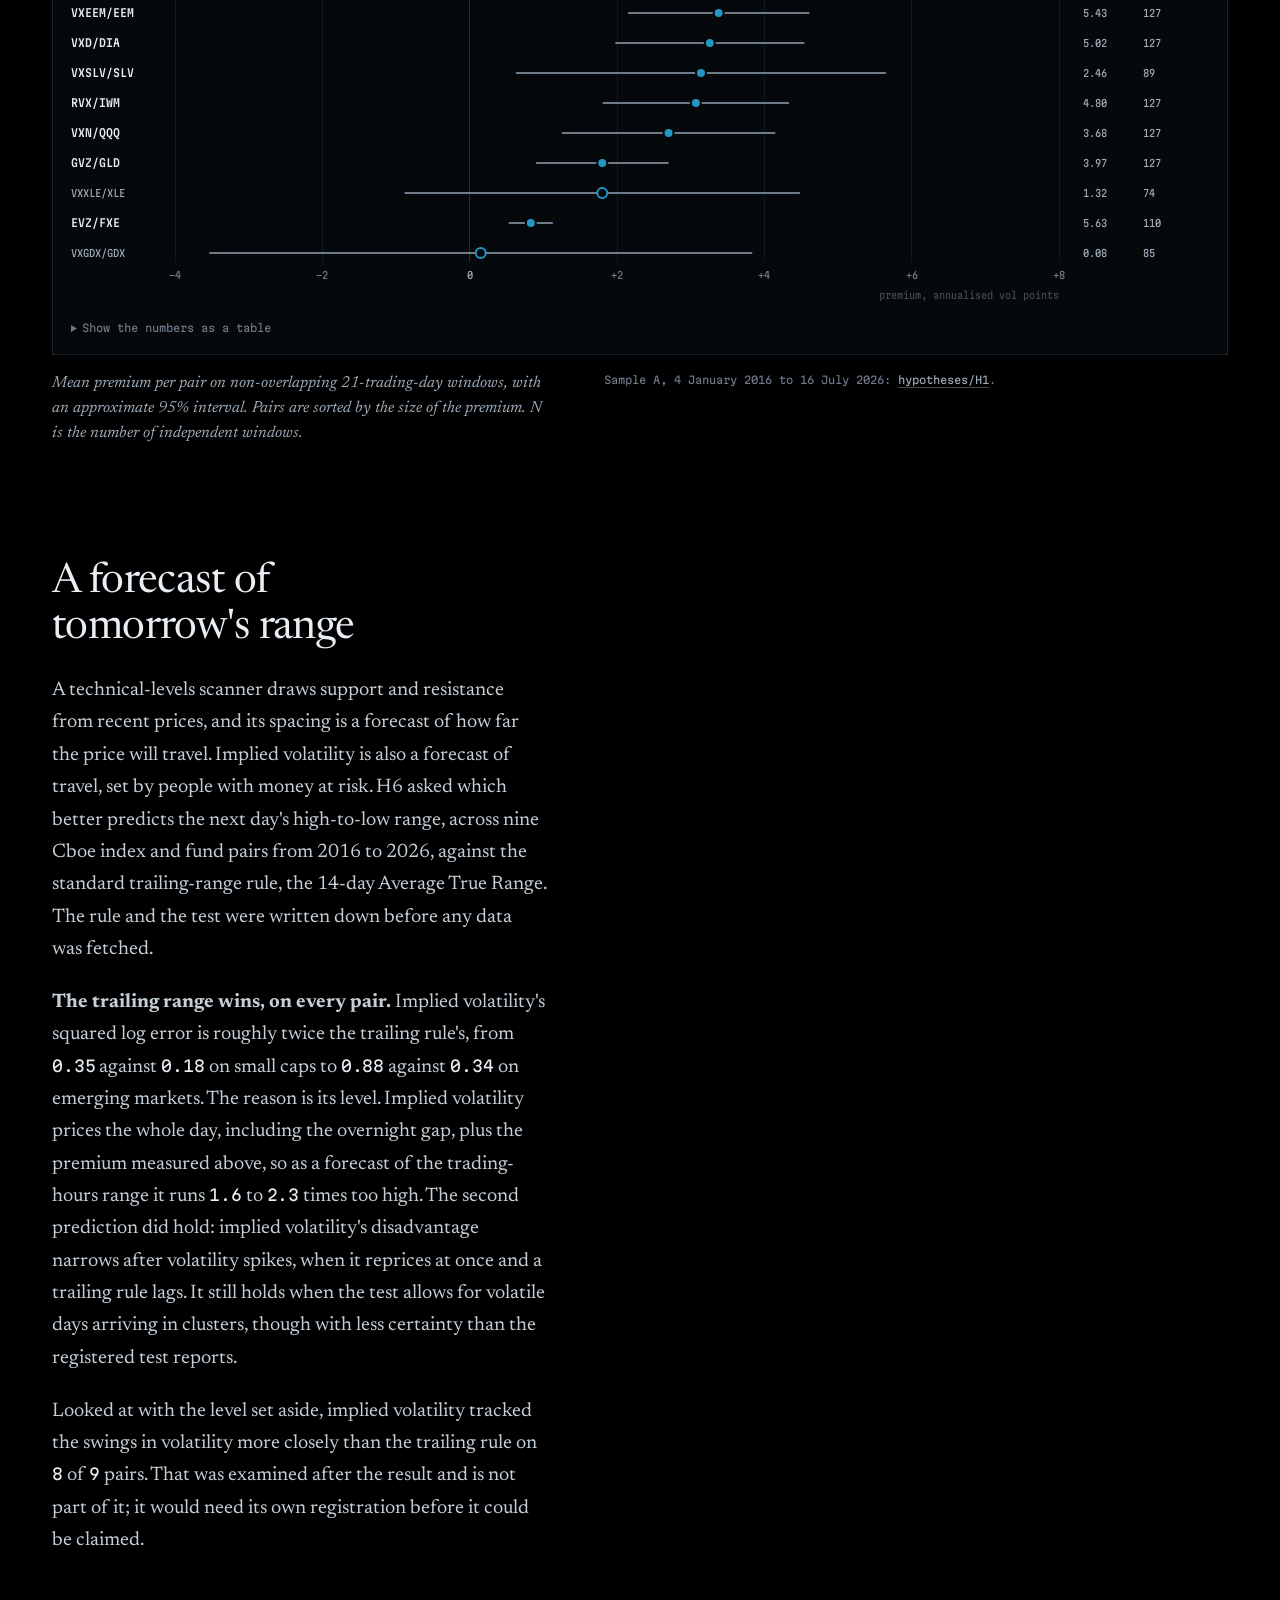
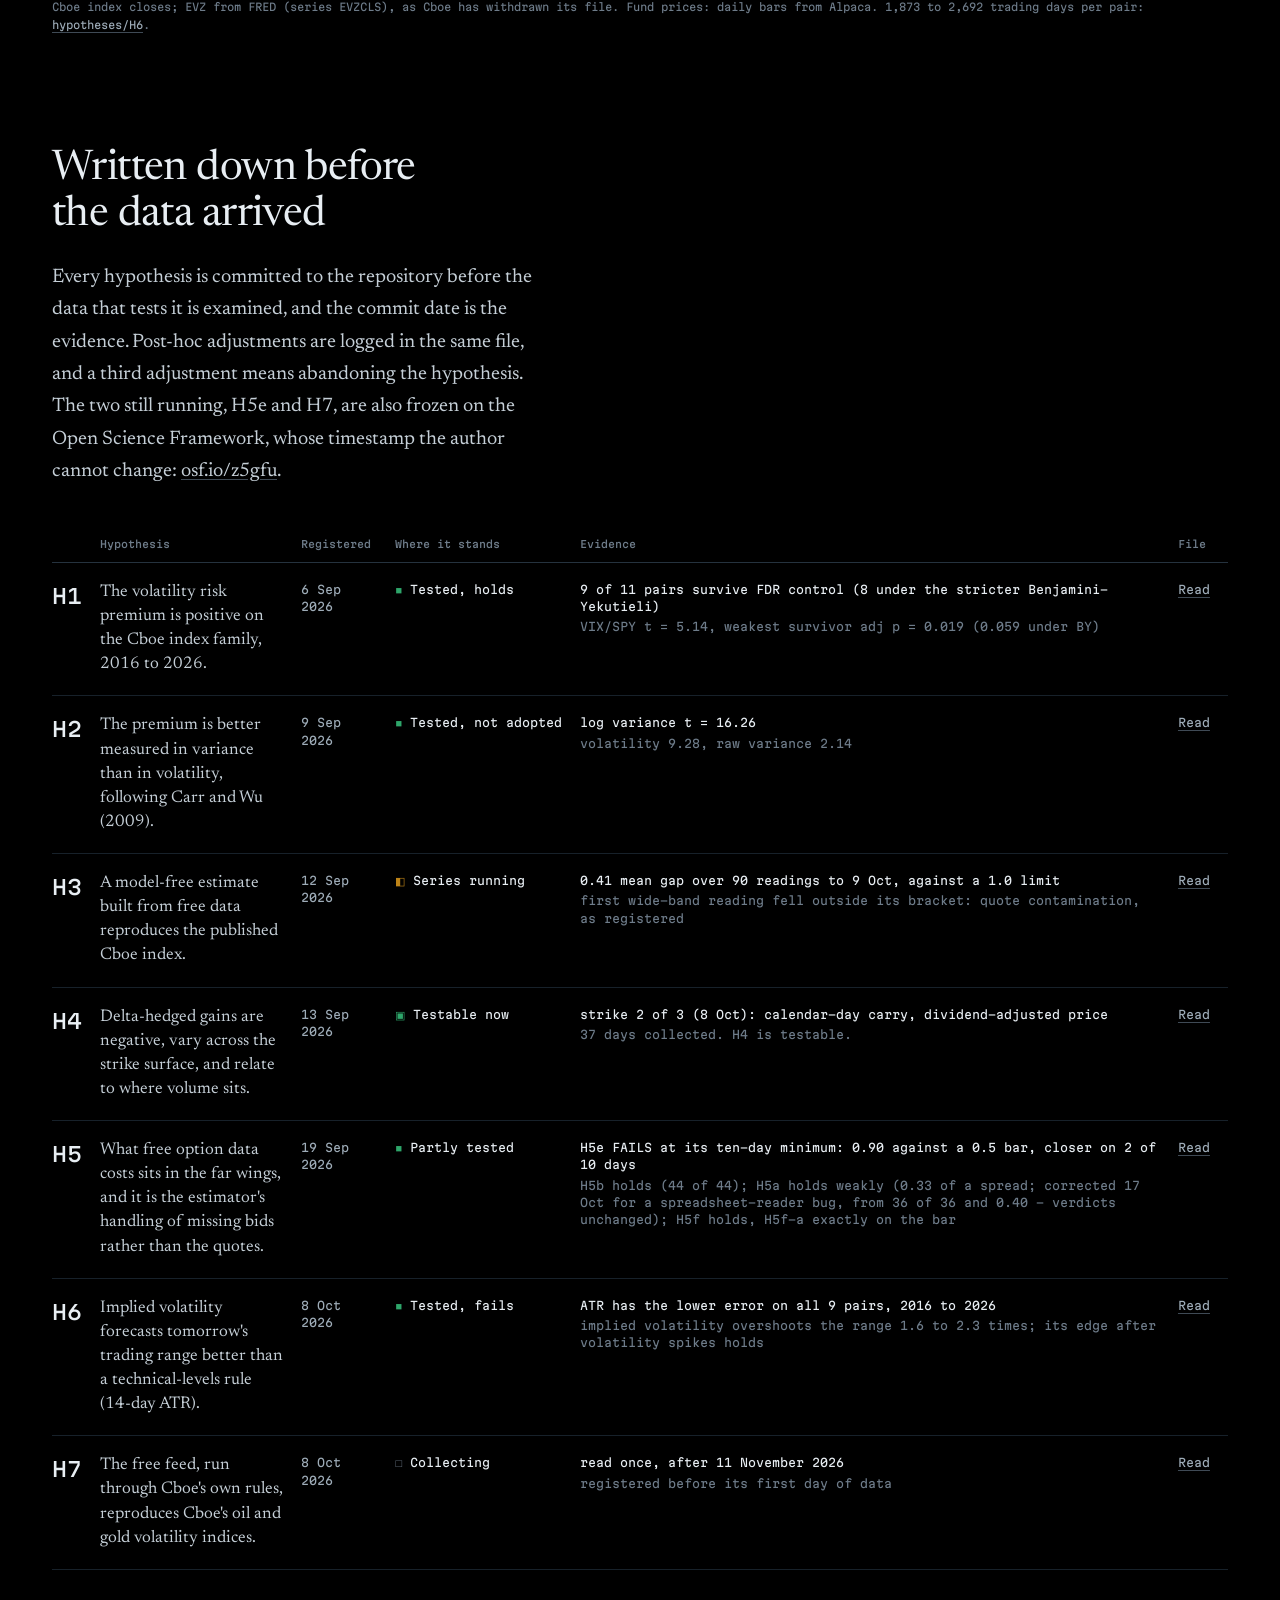
==== commit df6b68f6: "The Lab tab; H8's fixed-b TOST on 200,000 draws of its own; the index-timing reader (gate shut, data" ====
--- a/index.html
+++ b/index.html
@@ -10,7 +10,7 @@
 <link rel="preconnect" href="https://fonts.googleapis.com">
 <link rel="preconnect" href="https://fonts.gstatic.com" crossorigin>
 <link rel="stylesheet" href="https://fonts.googleapis.com/css2?family=Martian+Mono:wdth,wght@75..112.5,300..700&family=Newsreader:ital,opsz,wght@0,6..72,300..600;1,6..72,300..500&display=swap">
-<link rel="stylesheet" href="tools/volrec.css?v=20261010">
+<link rel="stylesheet" href="tools/volrec.css?v=20261104">
 </head>
 <body>
 <header class="rail" id="rail"></header>
@@ -376,6 +376,7 @@
     </ul></div>
     <div><h3>Tools</h3><ul>
       <li><a href="tools/monitor.html">The instrument</a></li>
+      <li><a href="tools/lab.html">The lab, what a retail seller keeps</a></li>
       <li><a href="tools/gamma-lab-v2.html">Gamma Lab, delta-hedging under friction</a></li>
       <li><a href="tools/gamma-lab.html">Gamma Lab, the first version</a></li>
     </ul></div>
@@ -392,7 +393,7 @@
 (function () {
   "use strict";
   const $ = id => document.getElementById(id);
-  const LINKS = [["Paper", "./", "paper"], ["Instrument", "tools/monitor.html", "monitor"], ["Code", V.REPO, "code"]];
+  const LINKS = [["Paper", "./", "paper"], ["Instrument", "tools/monitor.html", "monitor"], ["Lab", "tools/lab.html", "lab"], ["Code", V.REPO, "code"]];
   V.rail($("rail"), { home: "./", here: "paper", state: "loading", links: LINKS });
 
   /* ---------------------------------------------------- documented results */
--- a/tools/volrec.css
+++ b/tools/volrec.css
@@ -27,7 +27,7 @@
   --ink:   #e8eef3;
   --read:  #c5cfd7;
   --ink-2: #9eacb8;
-  --ink-3: #697785;
+  --ink-3: #6e7c8a;   /* 4.67:1 on --panel, 4.91 on black; was #697785 (4.35 on --panel, under AA) until 4 Nov 2026 */
   --ink-4: #3f4a55;
 
   --free:  #2396C4;
@@ -194,7 +194,7 @@
 .vtip-r { display: grid; grid-template-columns: 12px auto 1fr; gap: 9px; align-items: center; font-size: 11px; line-height: 1.7; }
 .vtip-k { width: 12px; height: 2px; display: block; }
 .vtip-r b { color: var(--ink); font-weight: 600; font-variant-numeric: tabular-nums; }
-.vtip-r span { color: var(--ink-3); }
+.vtip-r span { color: var(--ink-2); }
 
 /* ----------------------------------------------------------- data tables */
 
@@ -229,10 +229,10 @@
   max-width: 44ch; margin: 30px 0 0; text-wrap: pretty;
 }
 .meta { margin: 0; display: grid; gap: 16px; font-size: 11px; }
-.meta dt { color: var(--ink-4); font-size: 10px; }
+.meta dt { color: var(--ink-3); font-size: 10px; }
 .meta dd { margin: 3px 0 0; color: var(--ink-2); }
 .meta .byline { font-family: var(--serif); font-size: 21px; line-height: 1.2; color: var(--ink); font-variation-settings: "opsz" 24; }
-.meta a { color: var(--ink-2); word-break: break-all; }
+.meta a { color: var(--ink-2); overflow-wrap: anywhere; }
 
 /* figures */
 .fig { margin: 72px 0 0; }
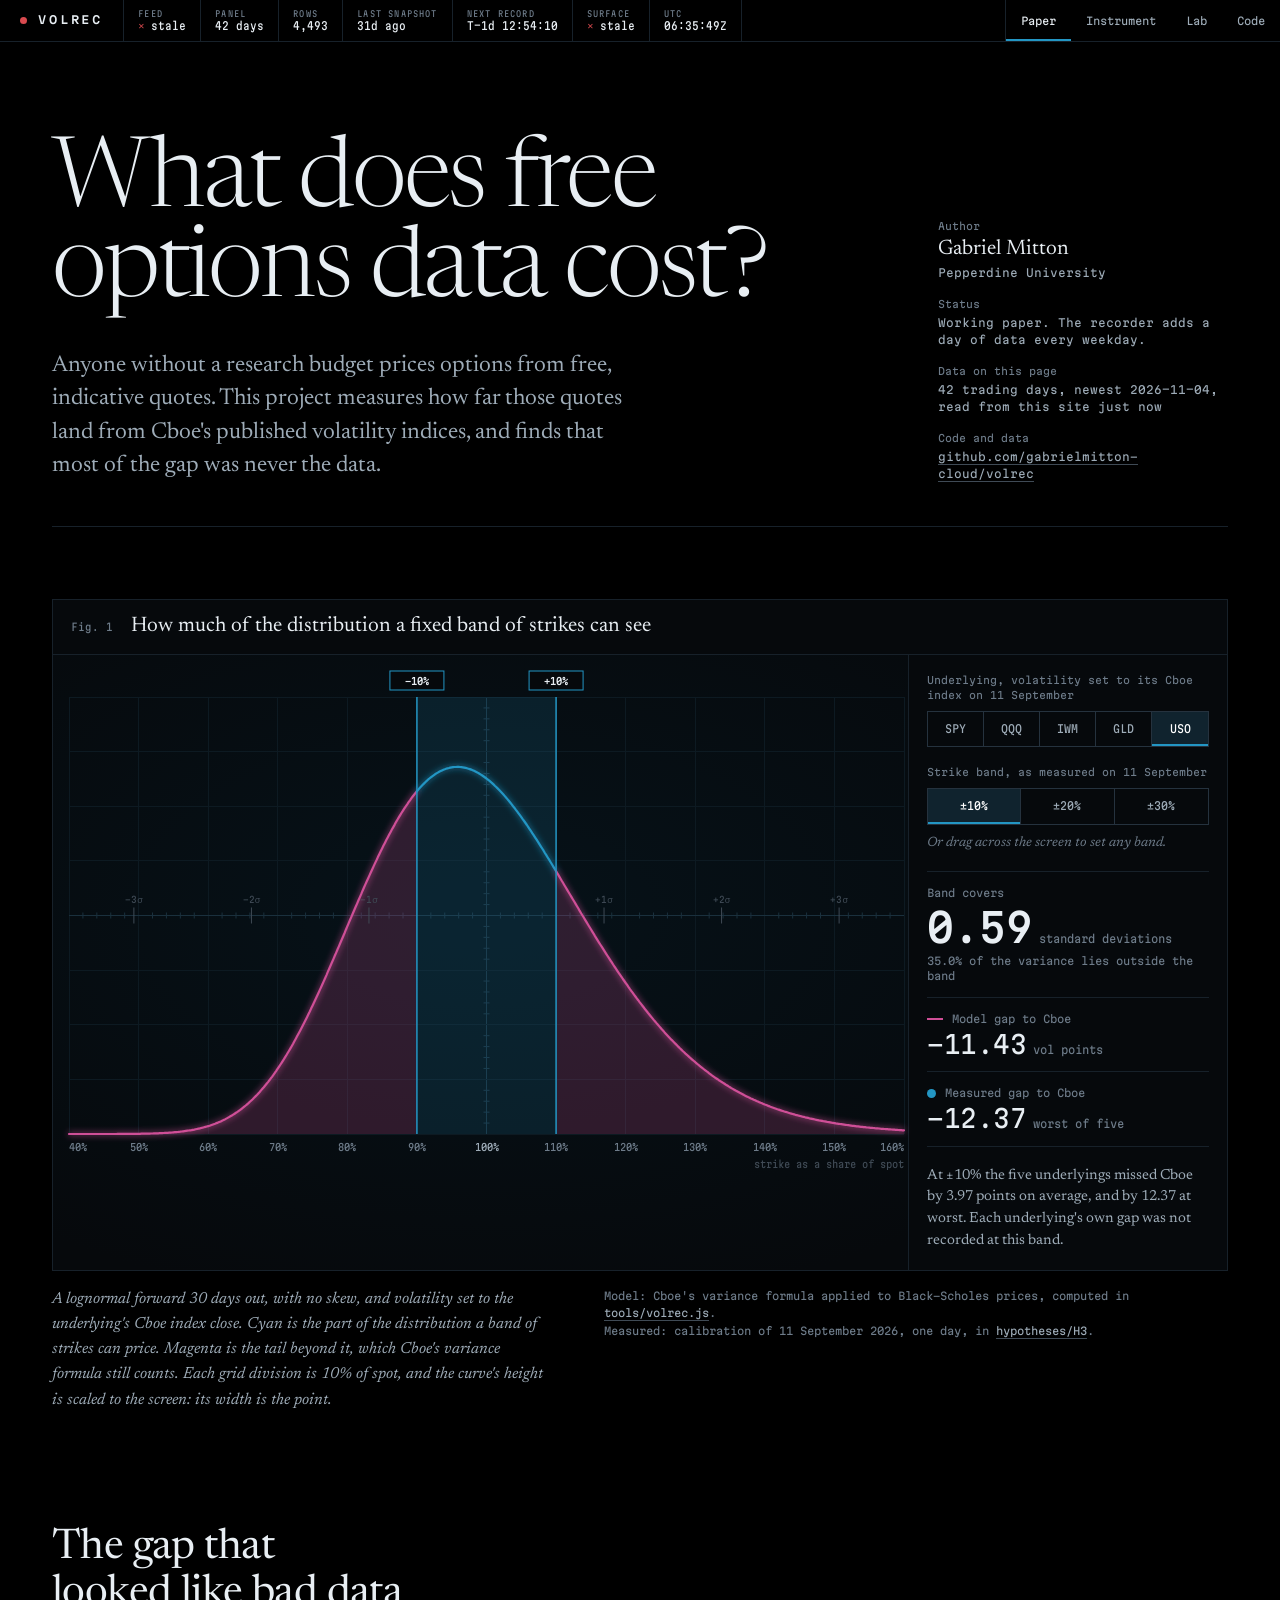
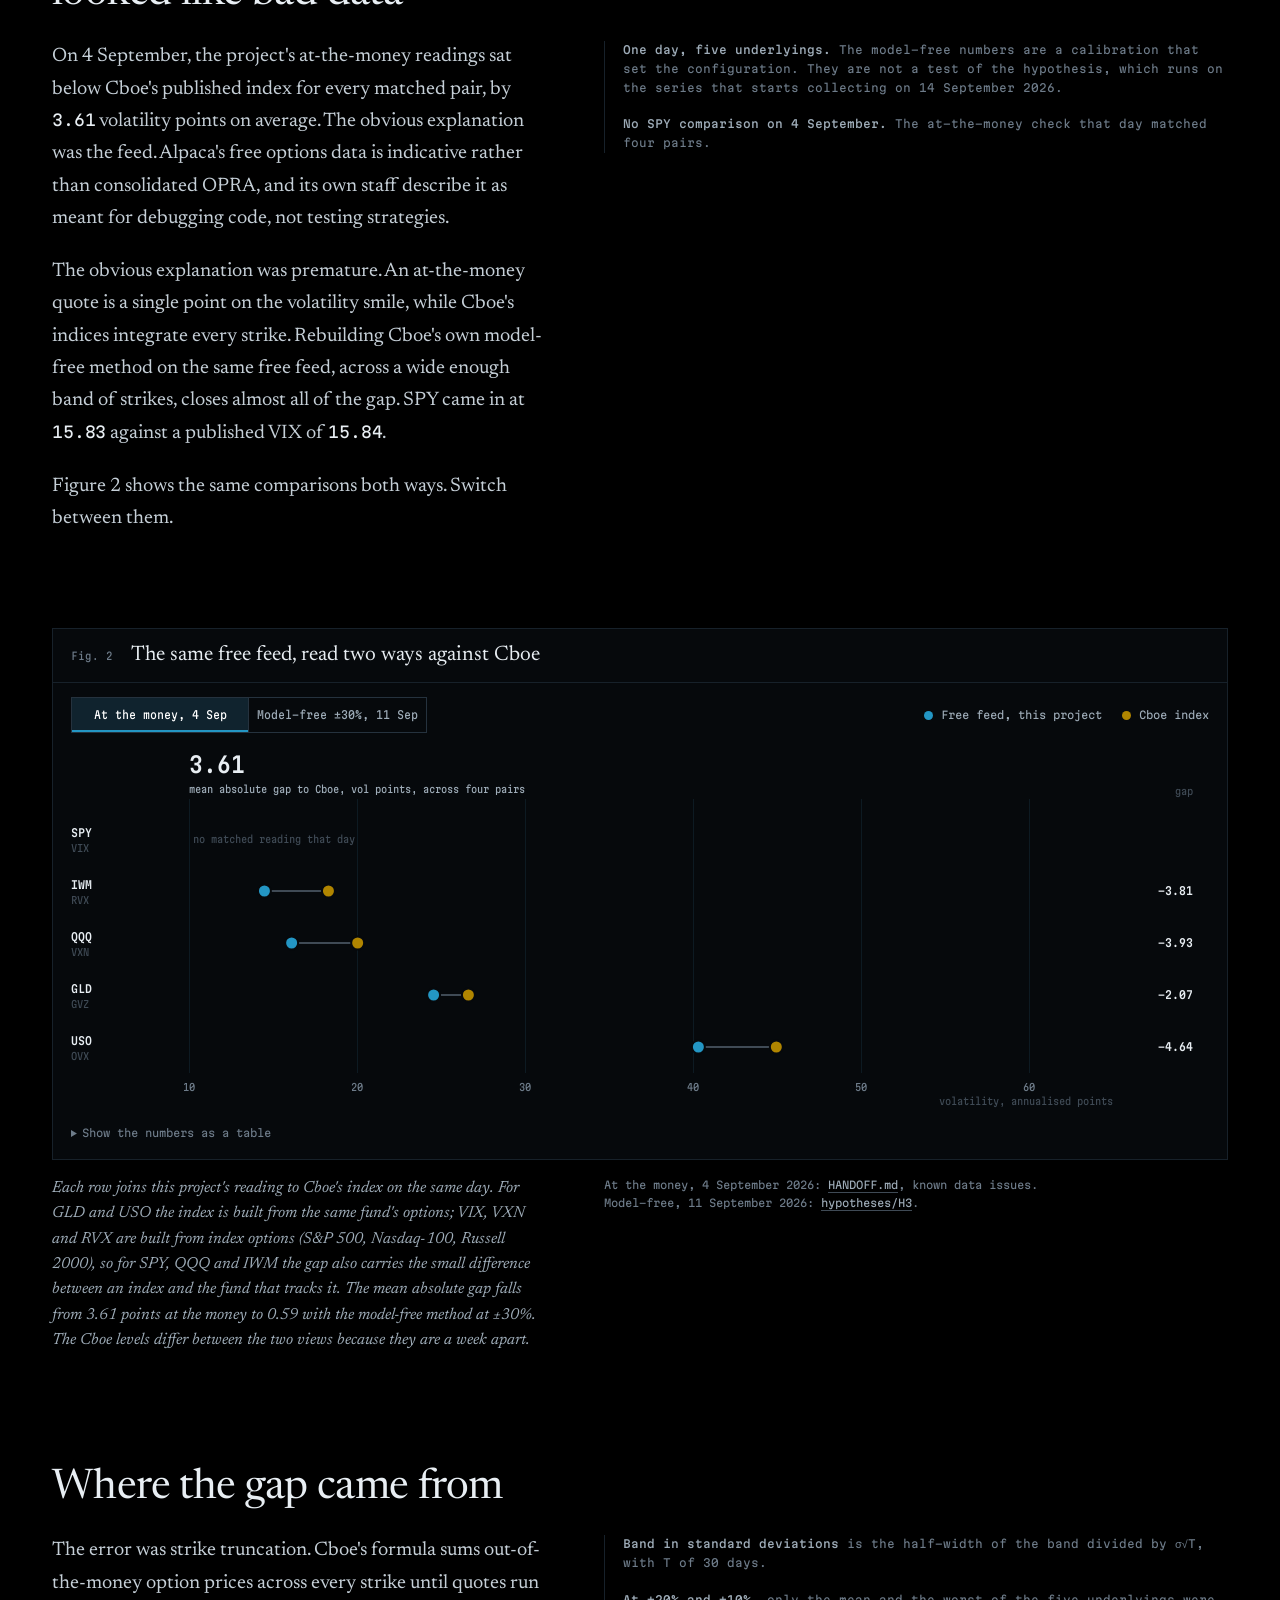
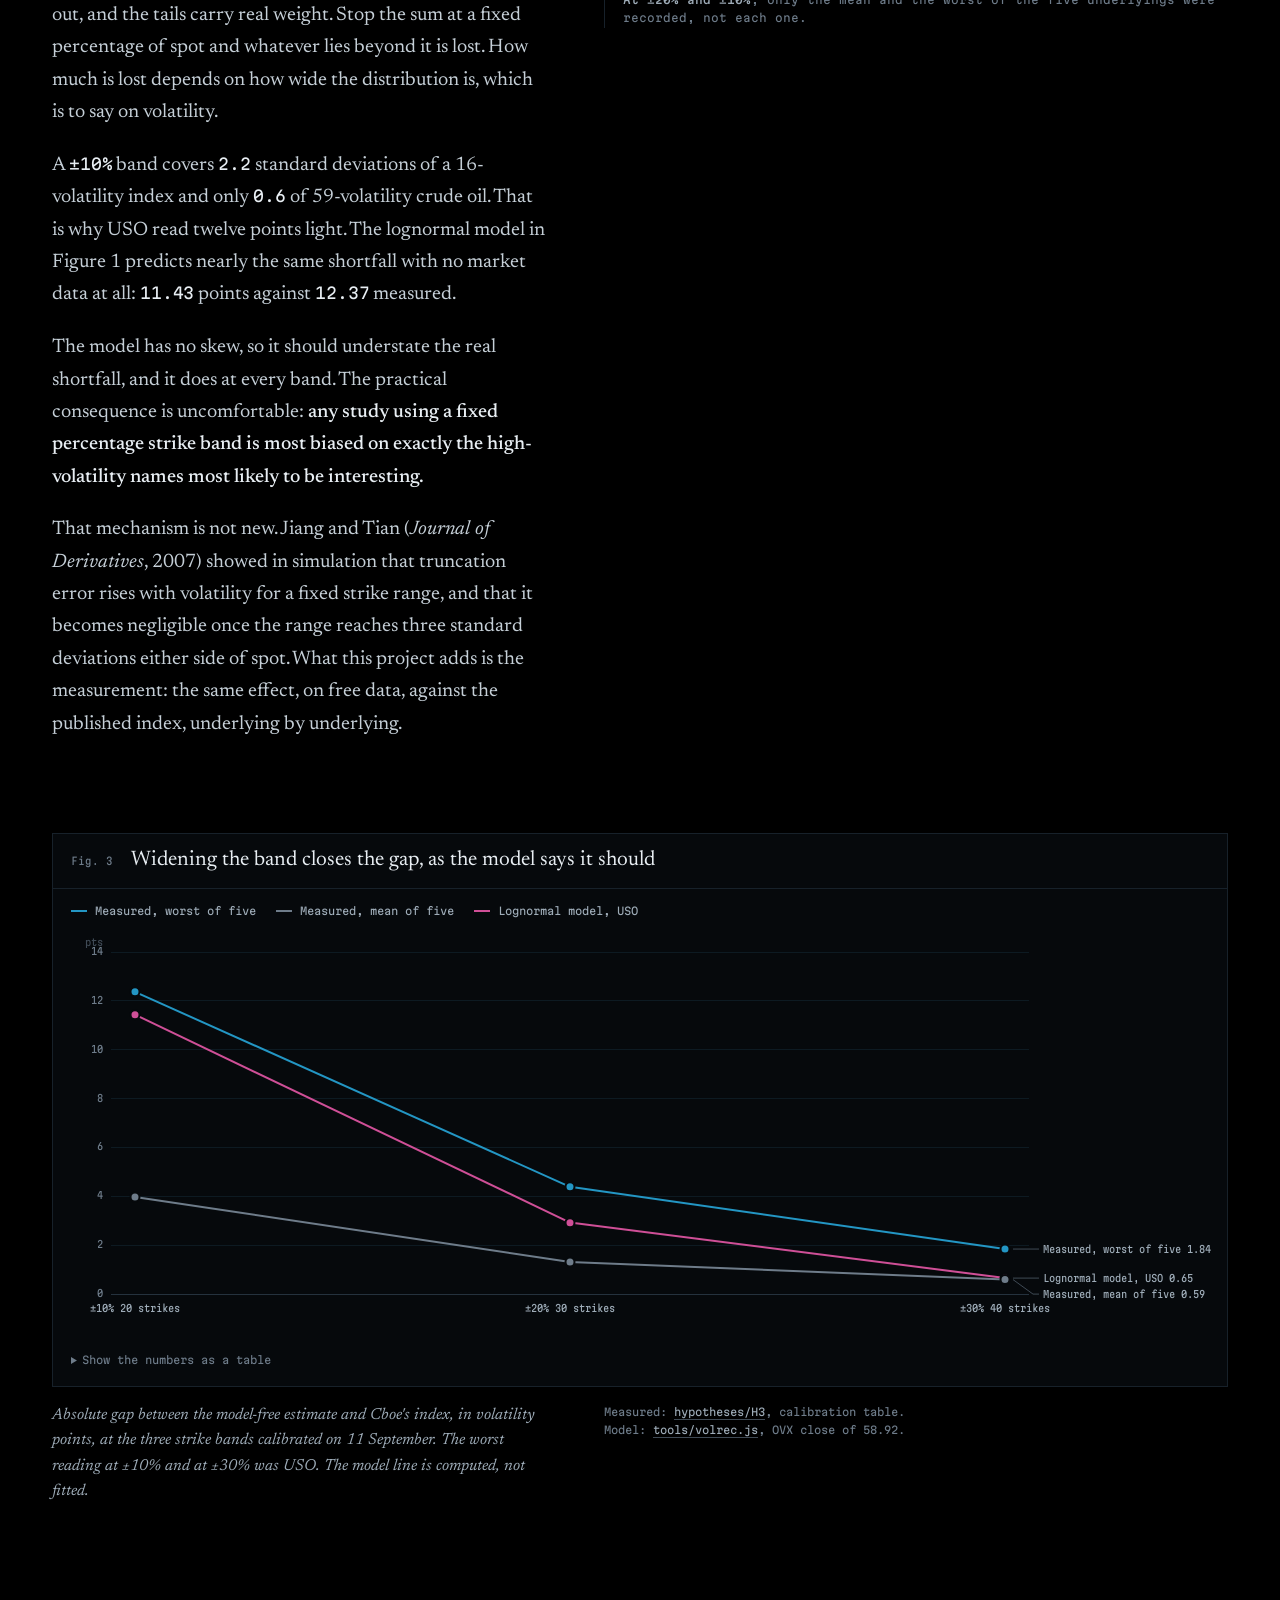
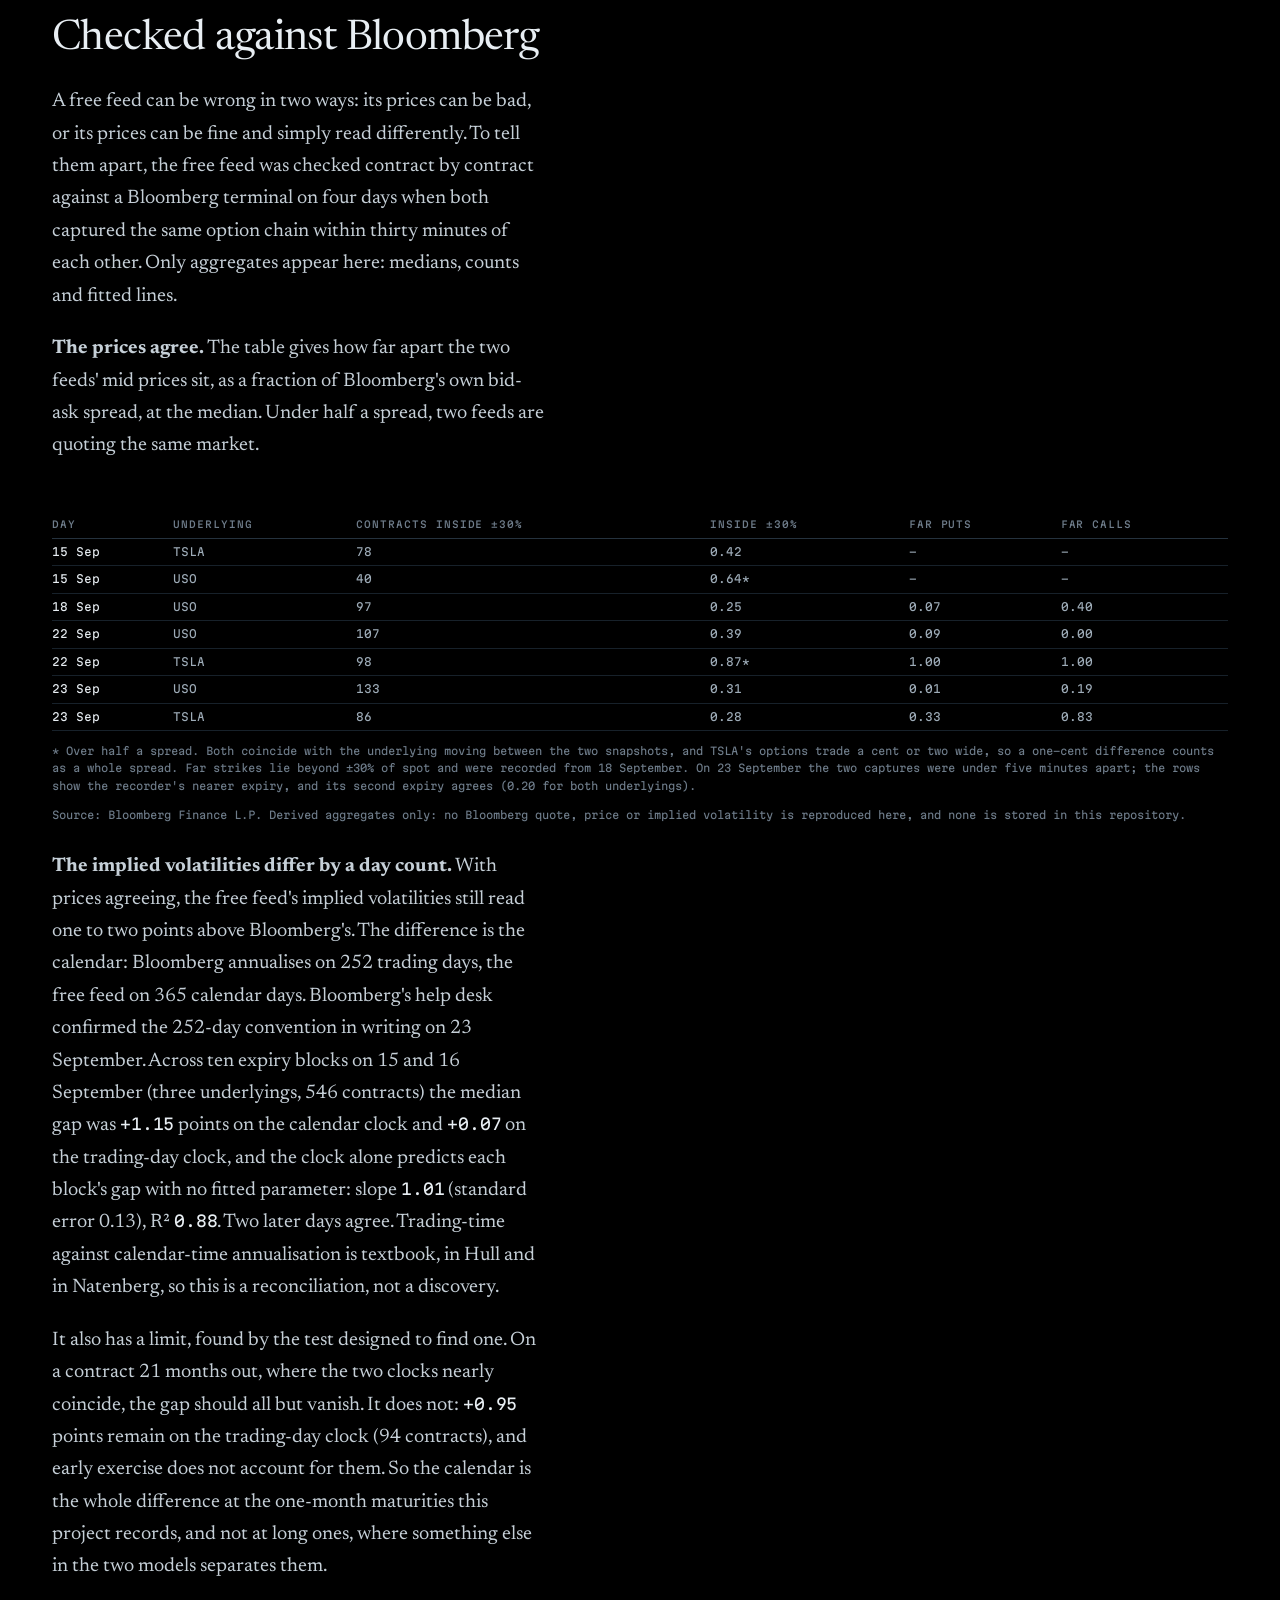
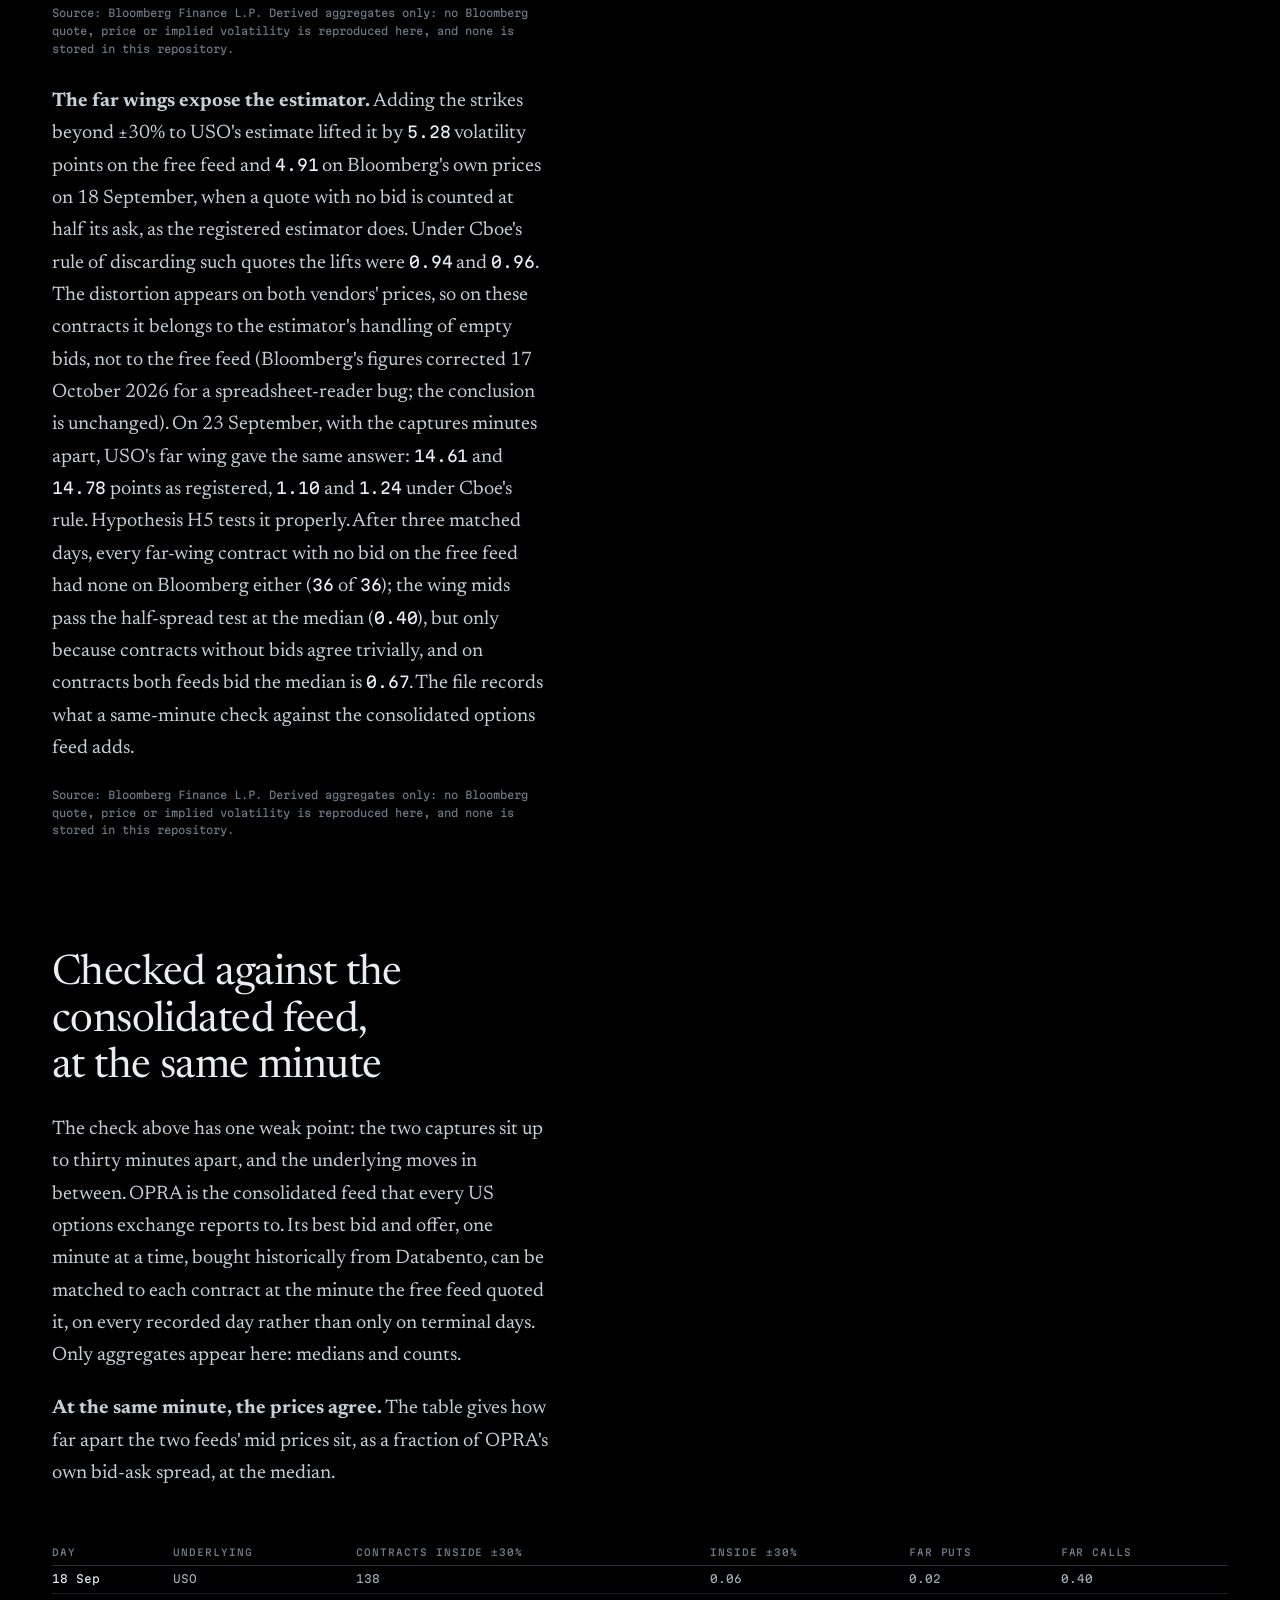
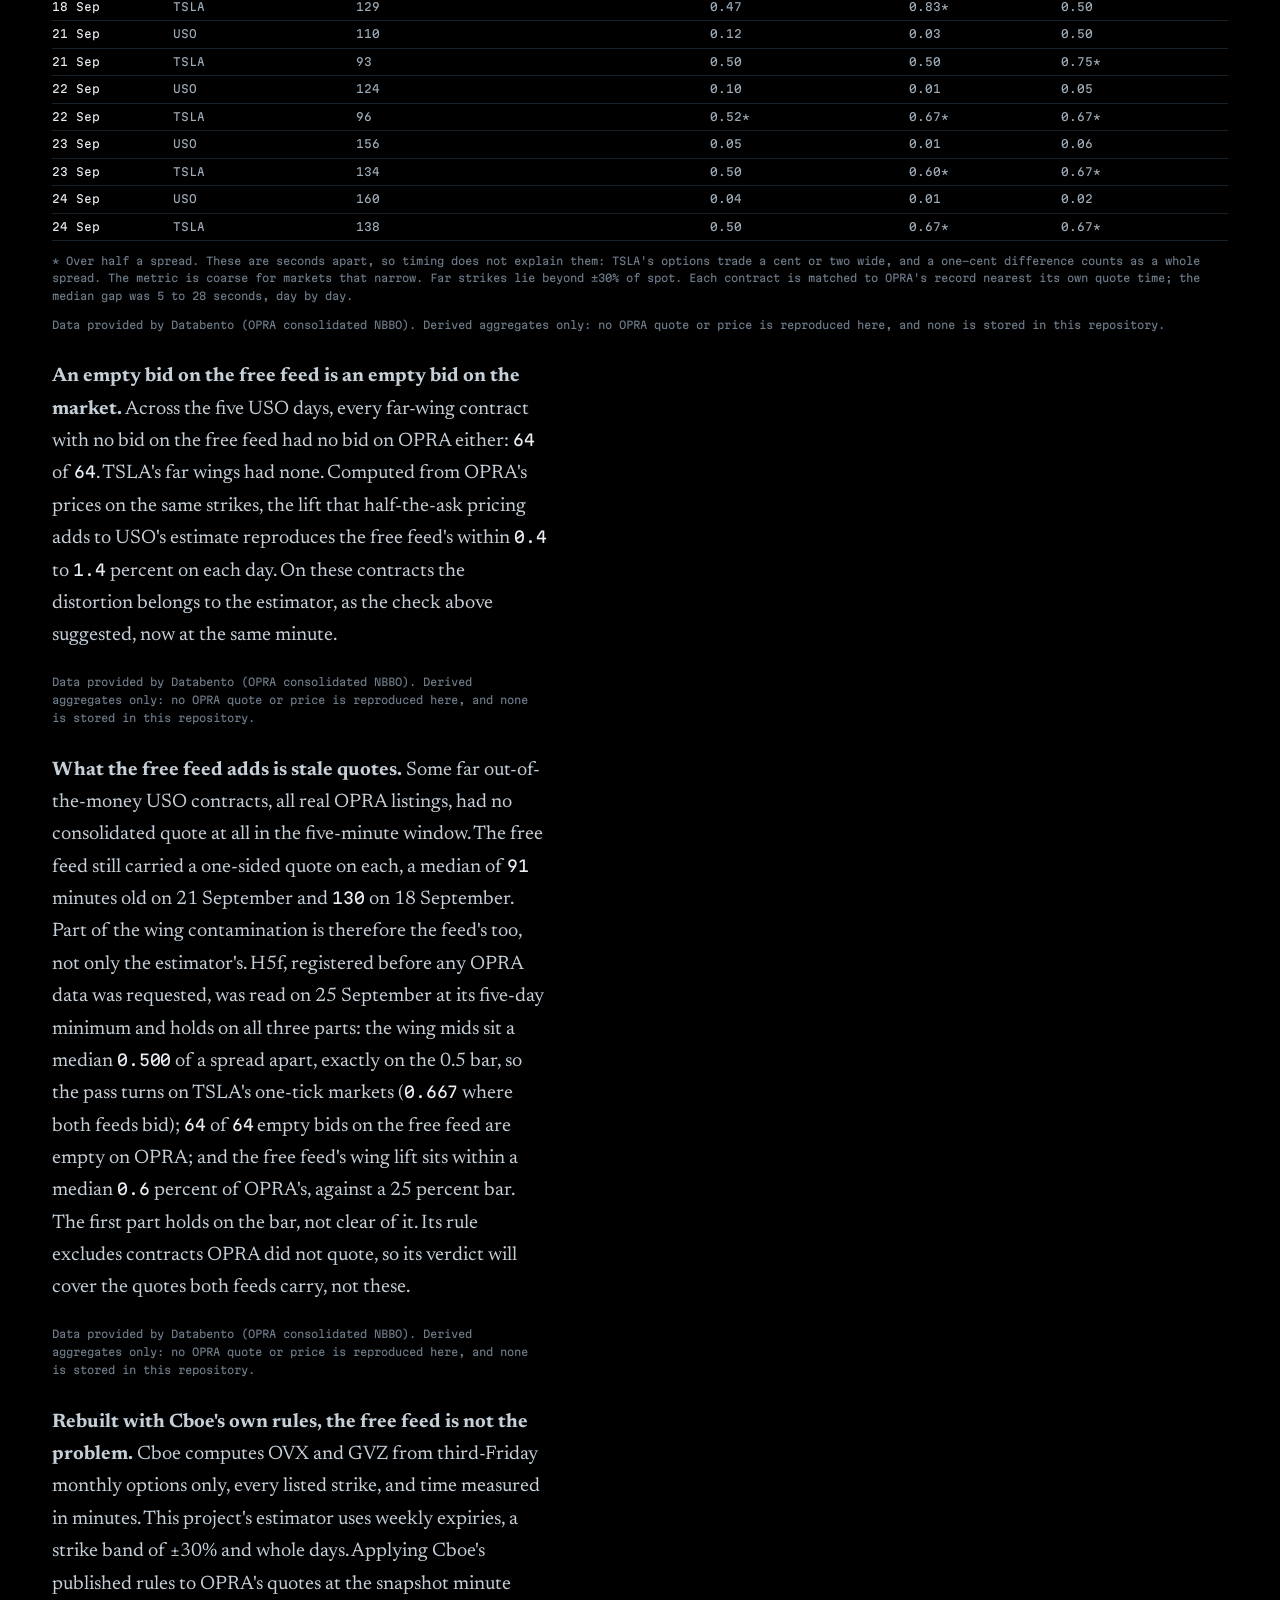
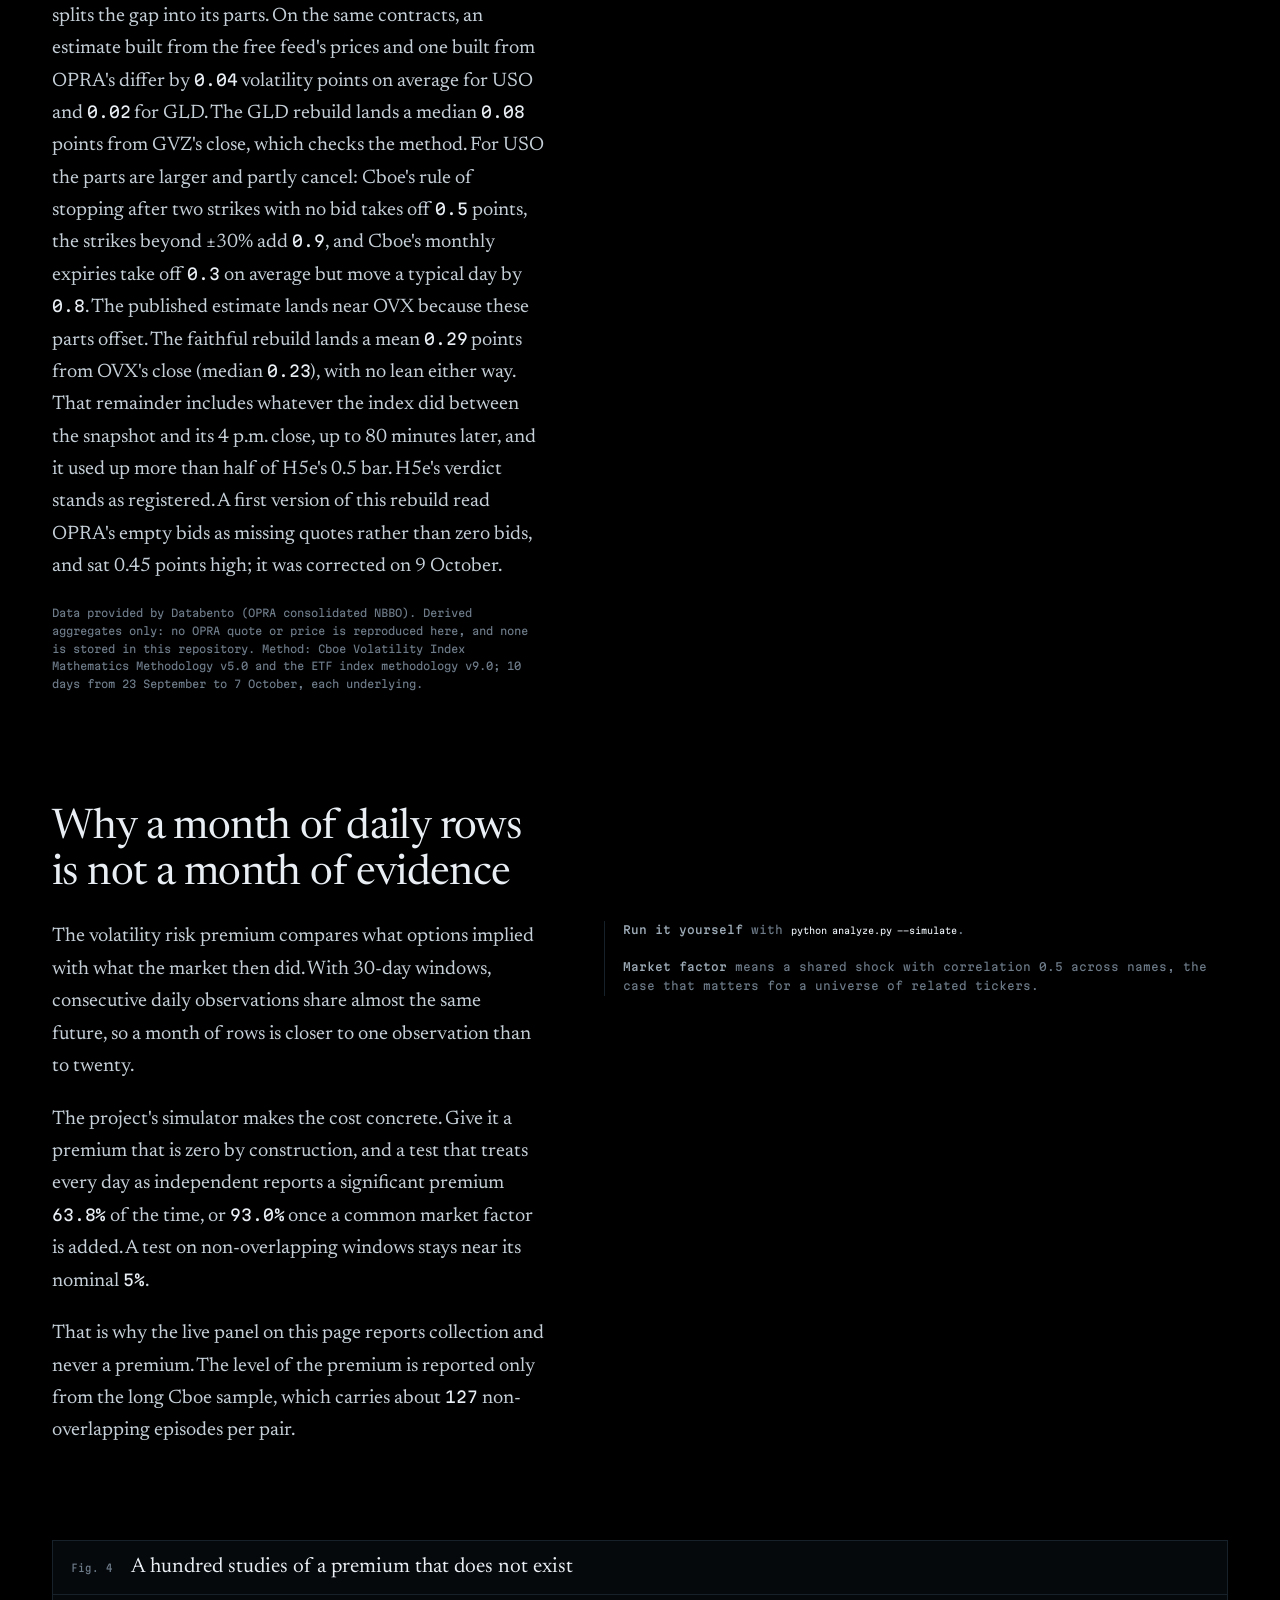
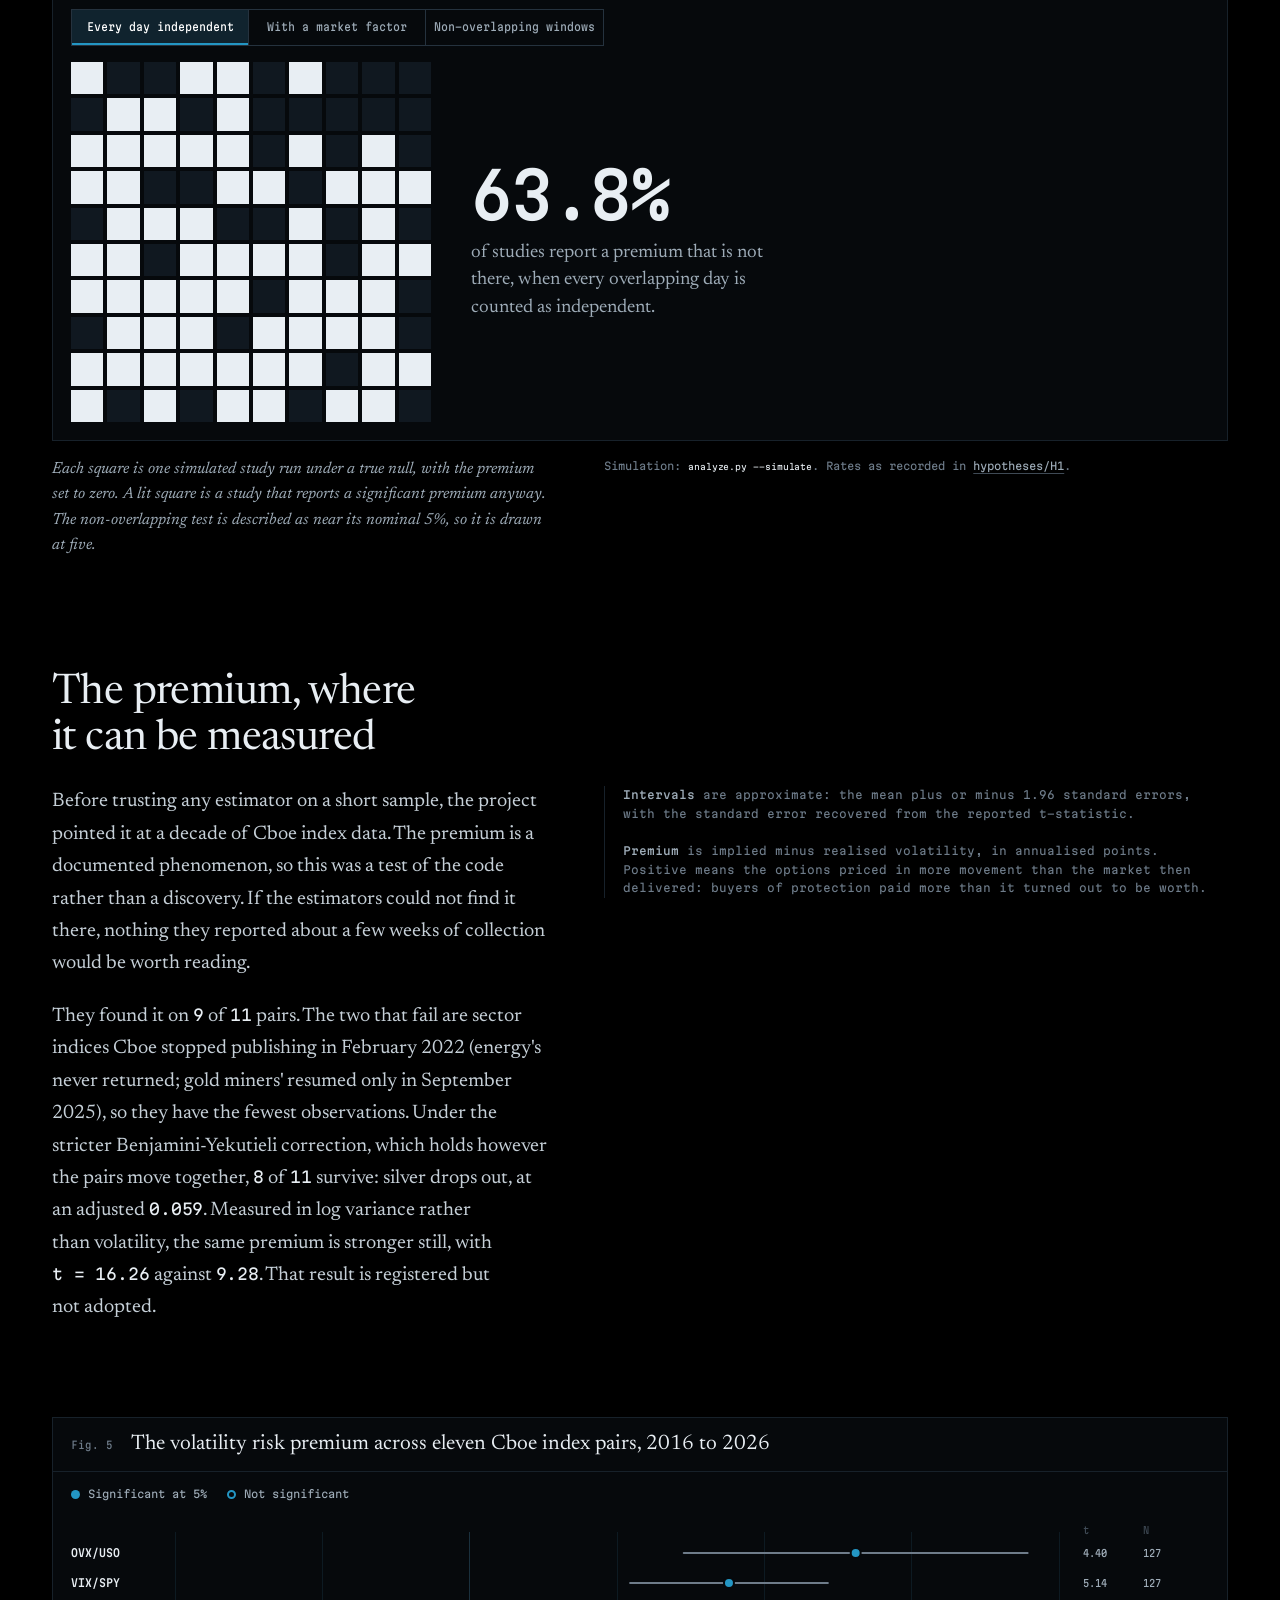
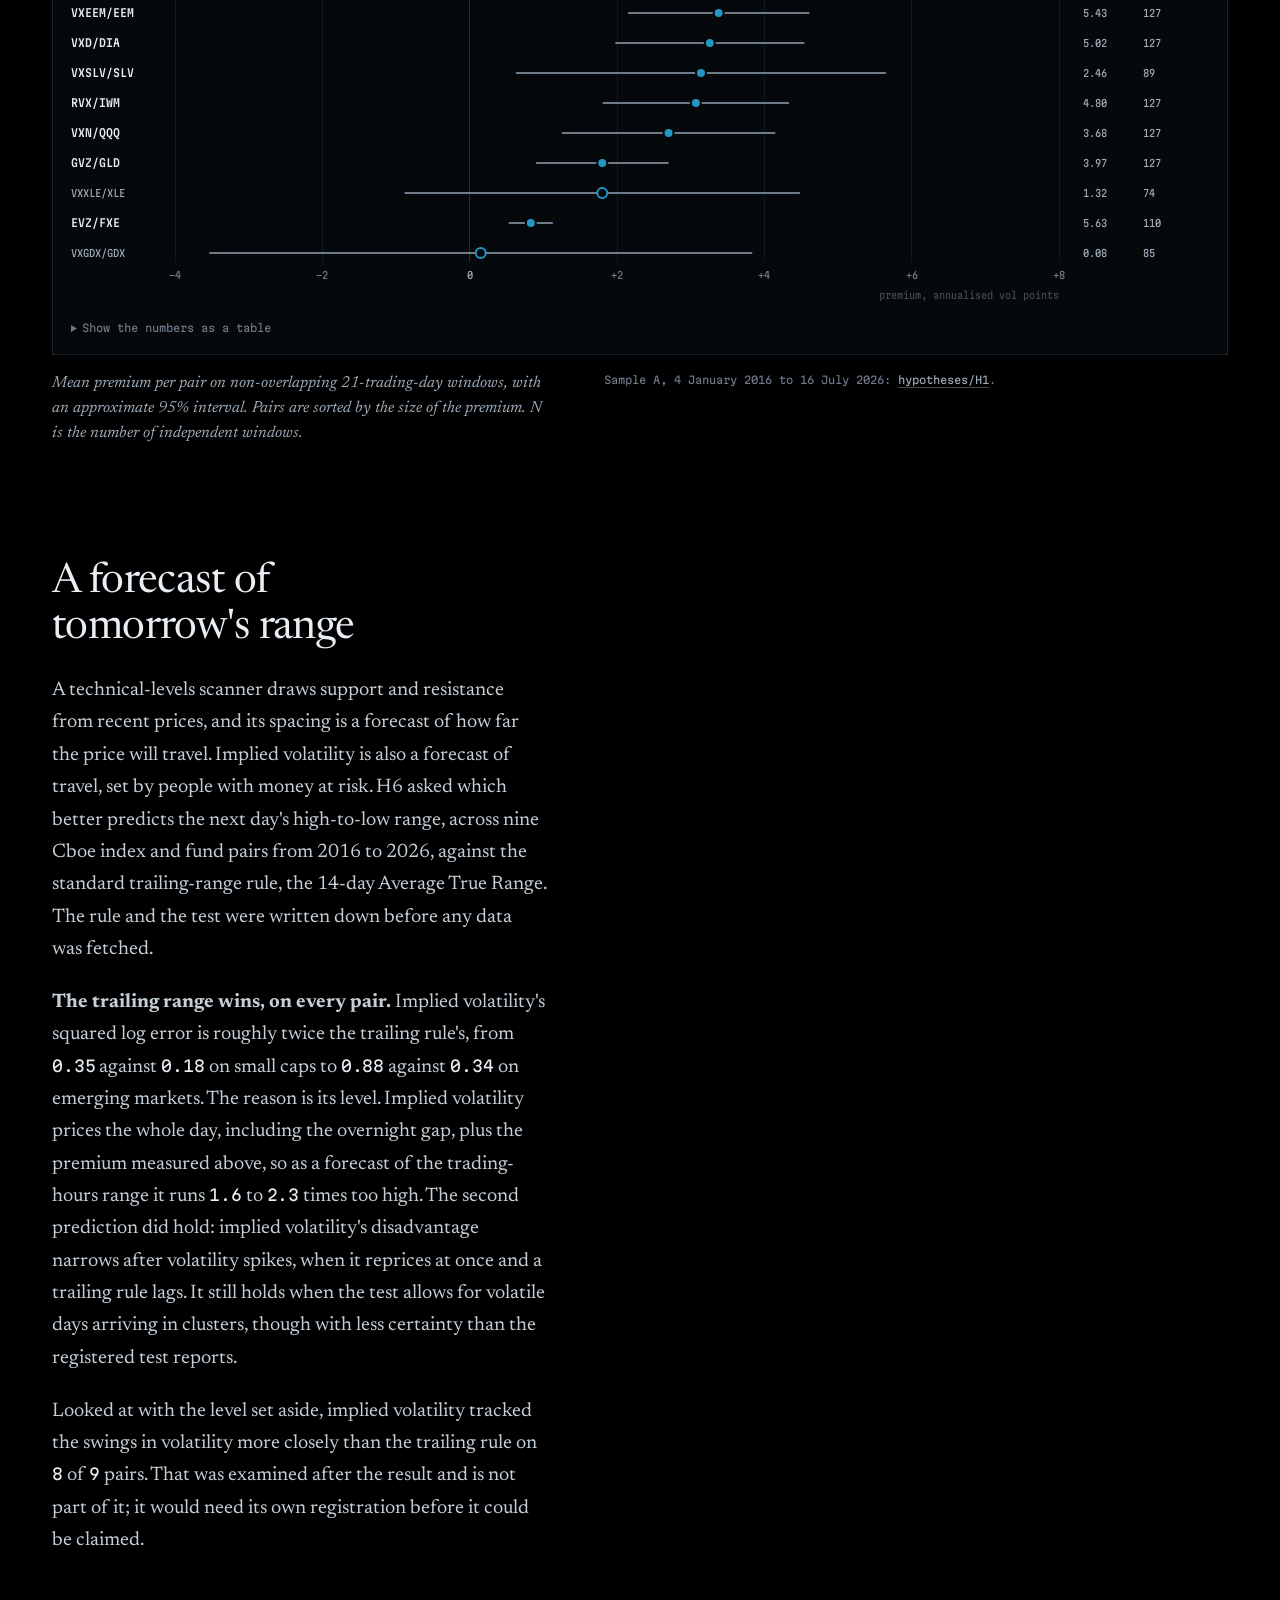
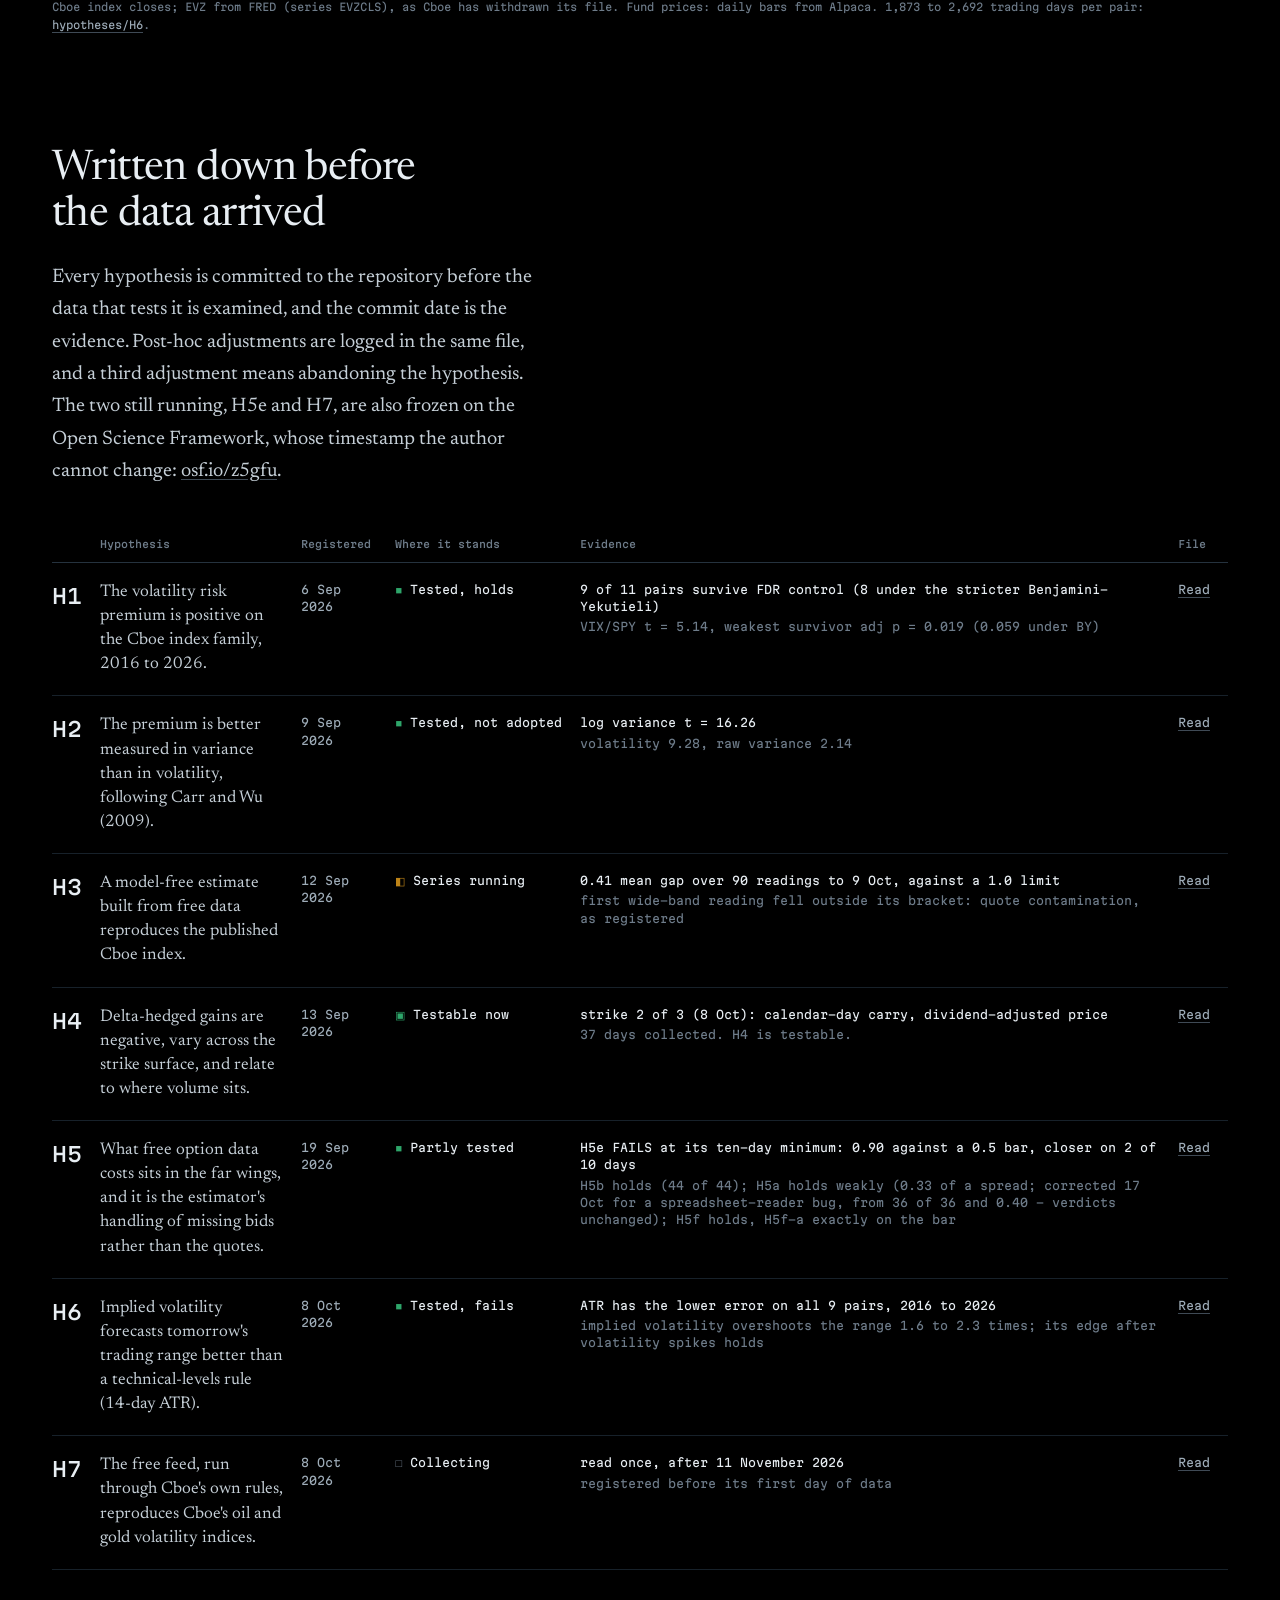
==== commit 7cfacc9a: "H8's choices 6 and 7 built (descriptive; 6 reads nothing before 30 Jan 2027); link previews; the pap" ====
--- a/index.html
+++ b/index.html
@@ -5,6 +5,16 @@
 <meta name="viewport" content="width=device-width,initial-scale=1">
 <title>What Free Options Data Costs</title>
 <meta name="description" content="A zero-budget measurement of free, retail-grade option quotes against Cboe's published volatility indices. Gabriel Mitton, Pepperdine University.">
+<meta property="og:type" content="website">
+<meta property="og:site_name" content="volrec">
+<meta property="og:title" content="What Free Options Data Costs">
+<meta property="og:description" content="A zero-budget measurement of free, retail-grade option quotes against Cboe's published volatility indices. Gabriel Mitton, Pepperdine University.">
+<meta property="og:url" content="https://gabrielmitton-cloud.github.io/volrec/">
+<meta property="og:image" content="https://gabrielmitton-cloud.github.io/volrec/og/home.png">
+<meta property="og:image:width" content="1200">
+<meta property="og:image:height" content="630">
+<meta property="og:image:alt" content="What Free Options Data Costs: free option quotes measured against Cboe's volatility indices">
+<meta name="twitter:card" content="summary_large_image">
 <meta name="theme-color" content="#000000">
 <link rel="icon" href="data:image/svg+xml,%3Csvg xmlns='http://www.w3.org/2000/svg' viewBox='0 0 32 32'%3E%3Crect width='32' height='32' fill='%23000'/%3E%3Cpath d='M3 23C9 23 11 8 16 8s7 15 13 15' fill='none' stroke='%232396C4' stroke-width='2.6'/%3E%3C/svg%3E">
 <link rel="preconnect" href="https://fonts.googleapis.com">
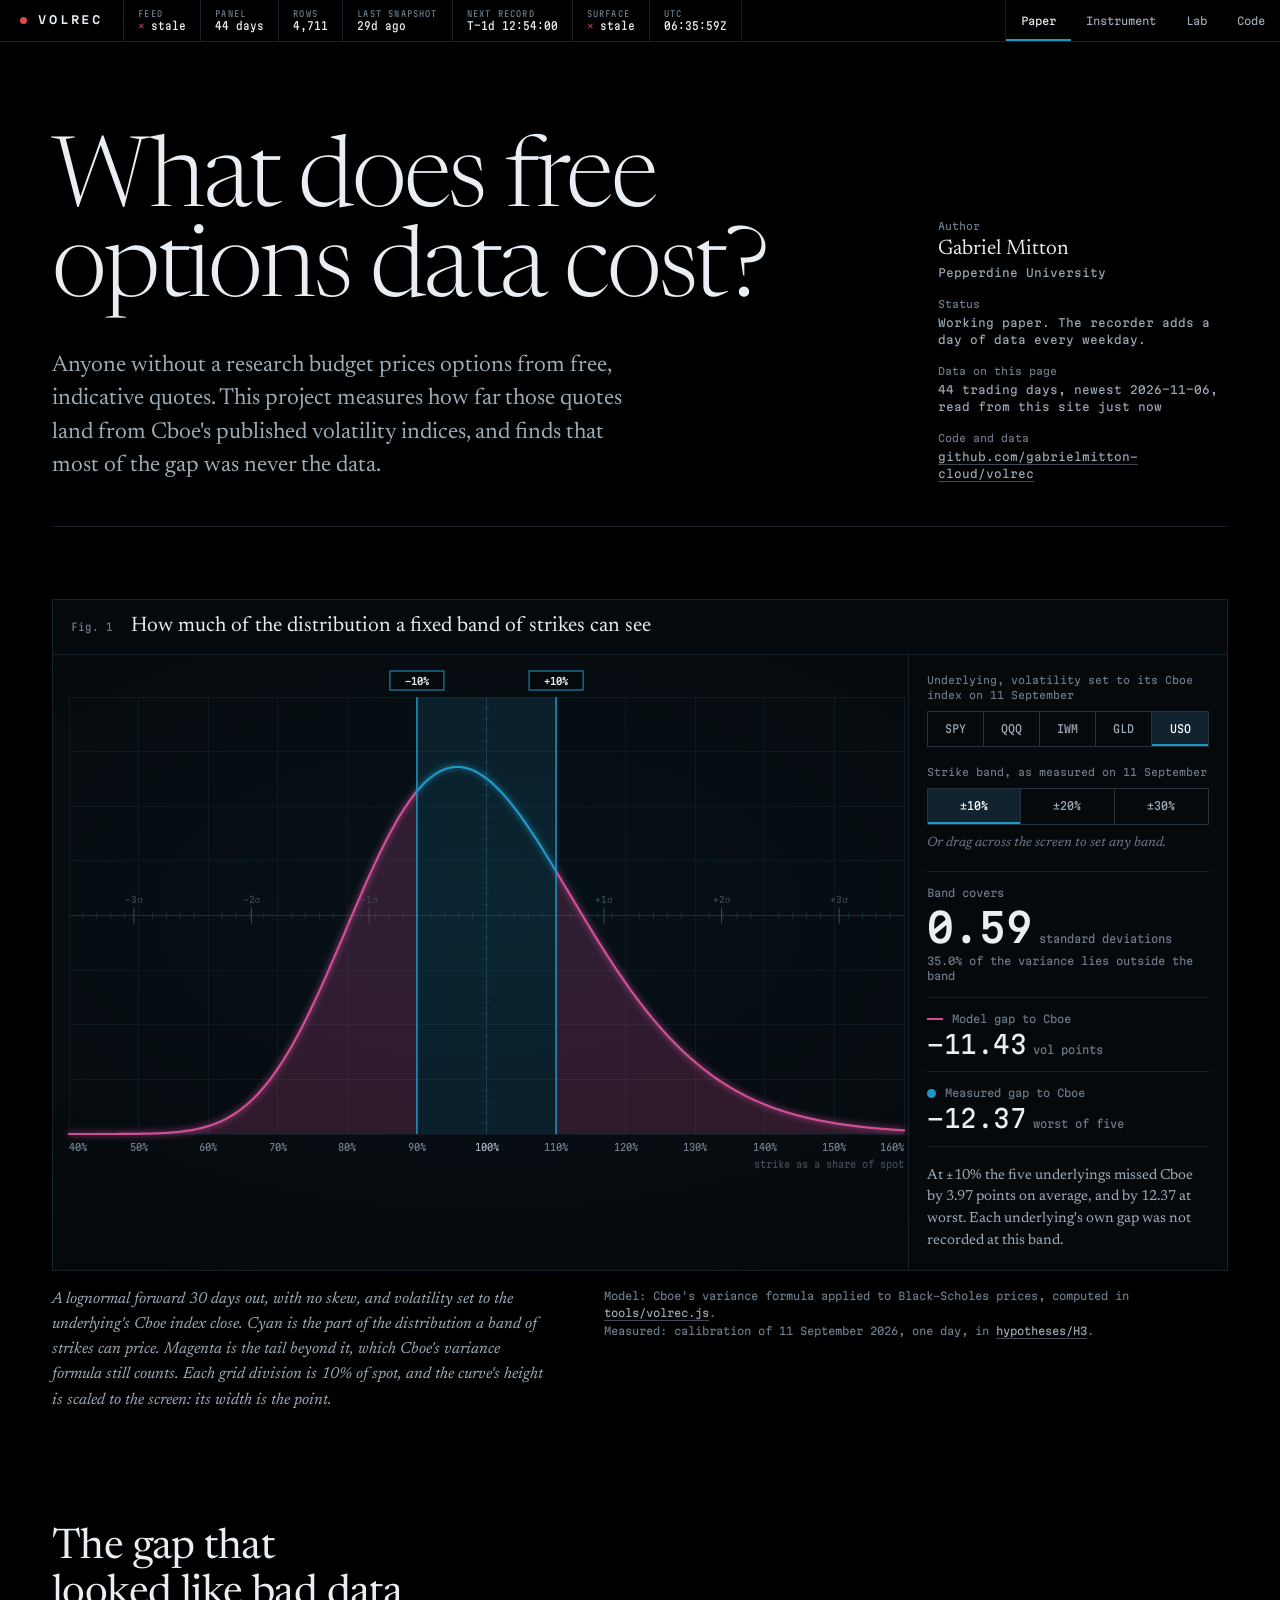
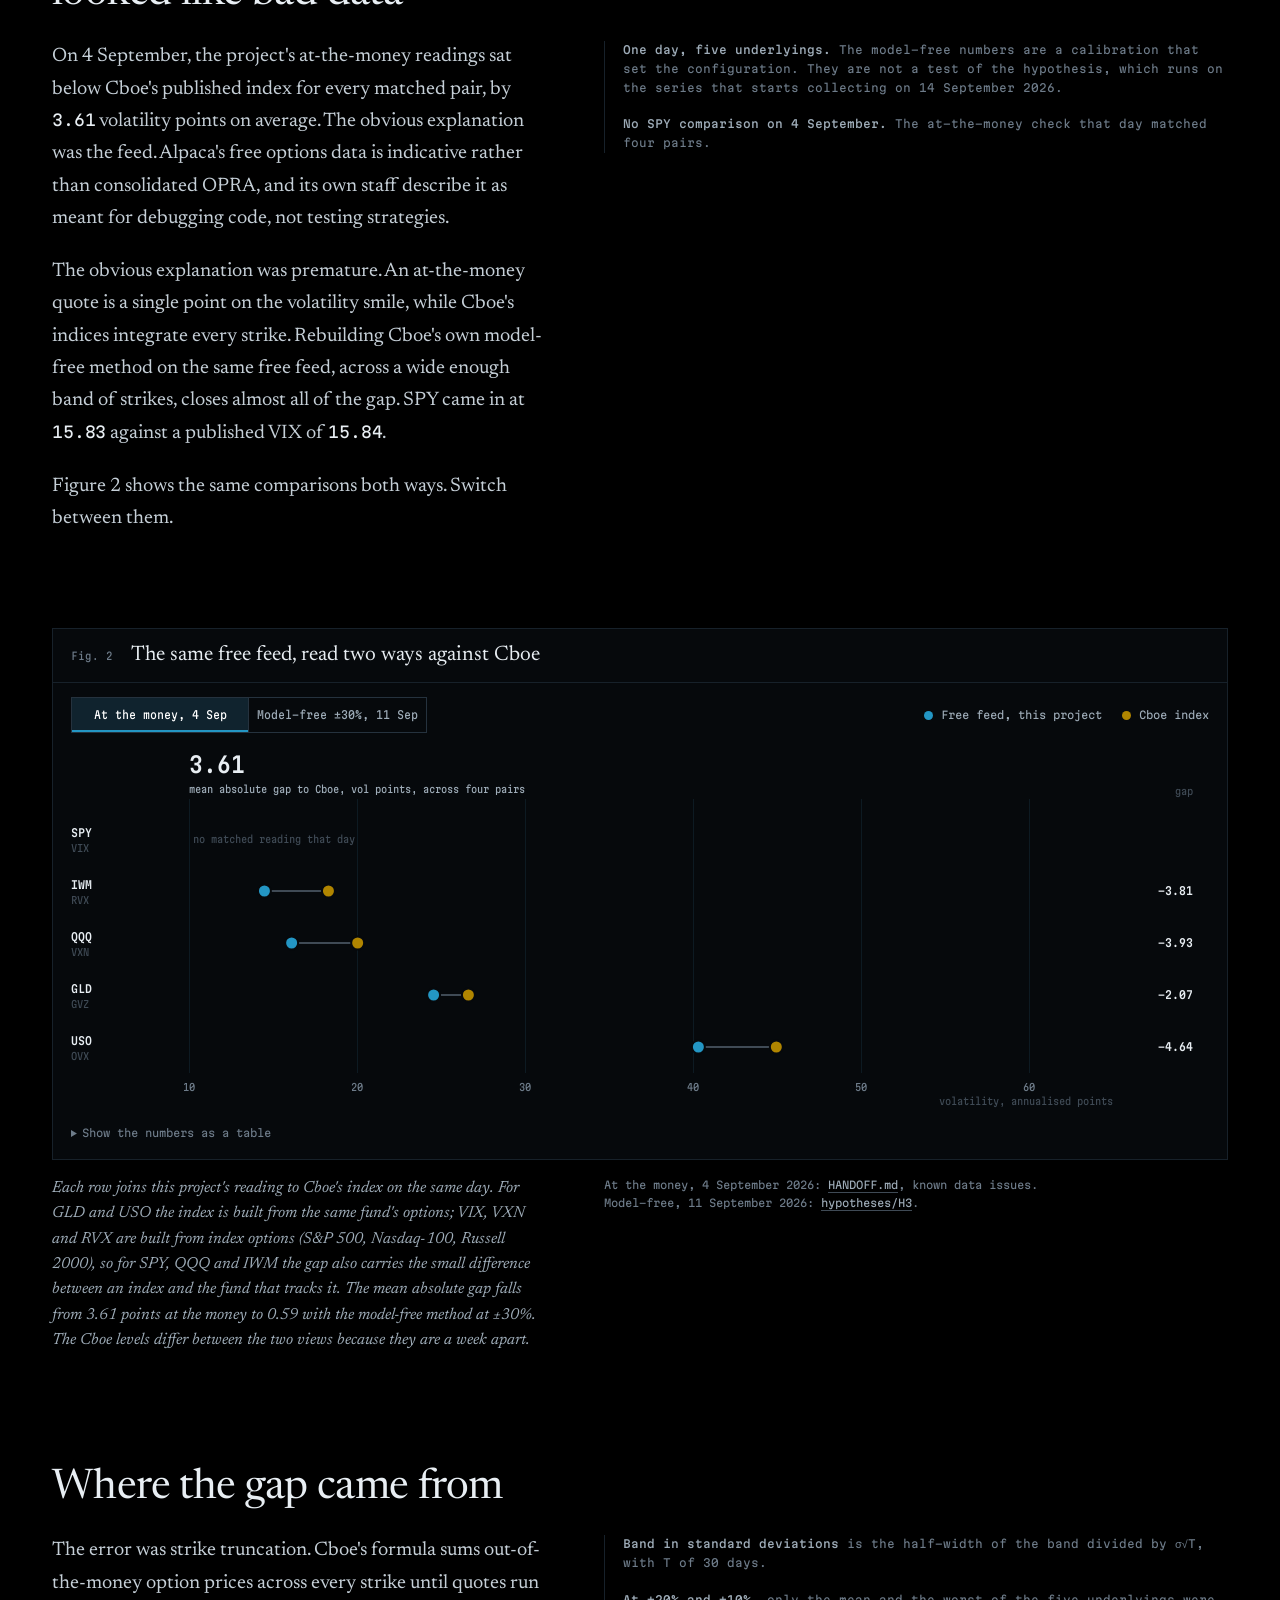
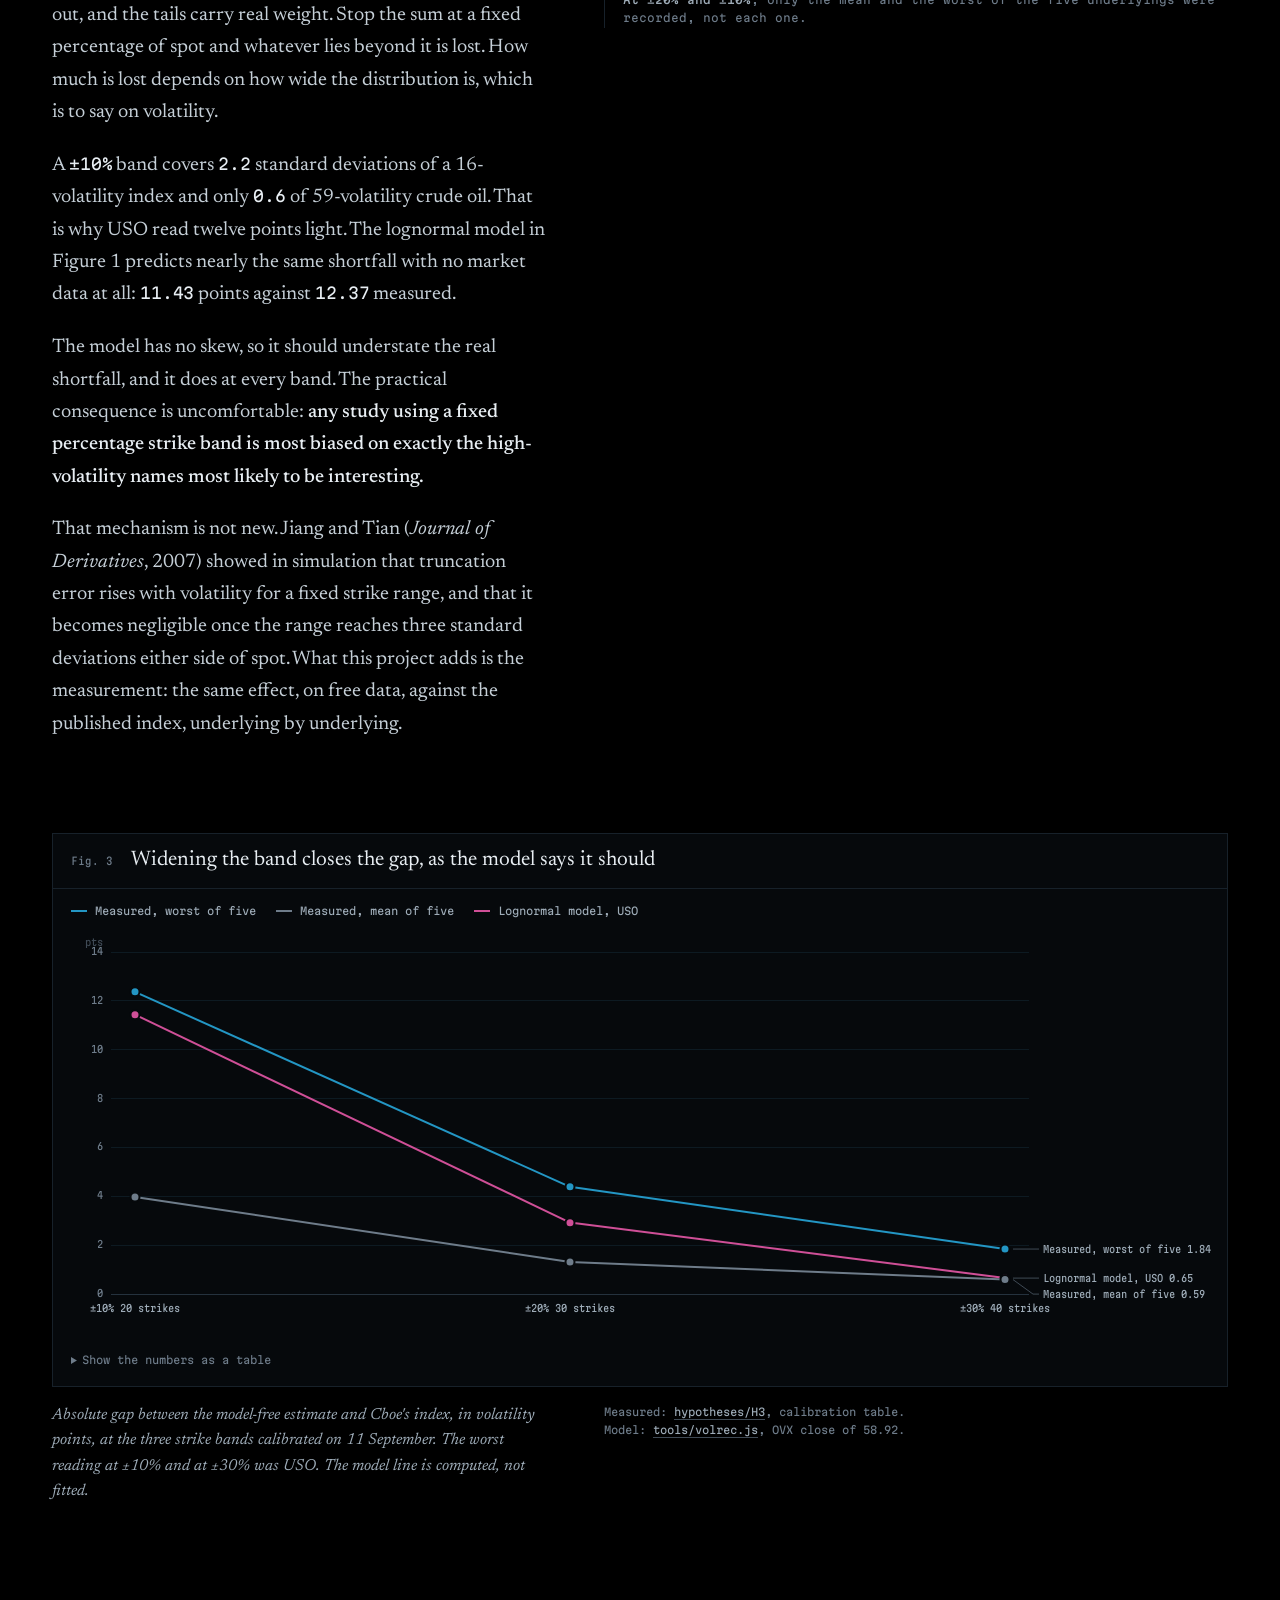
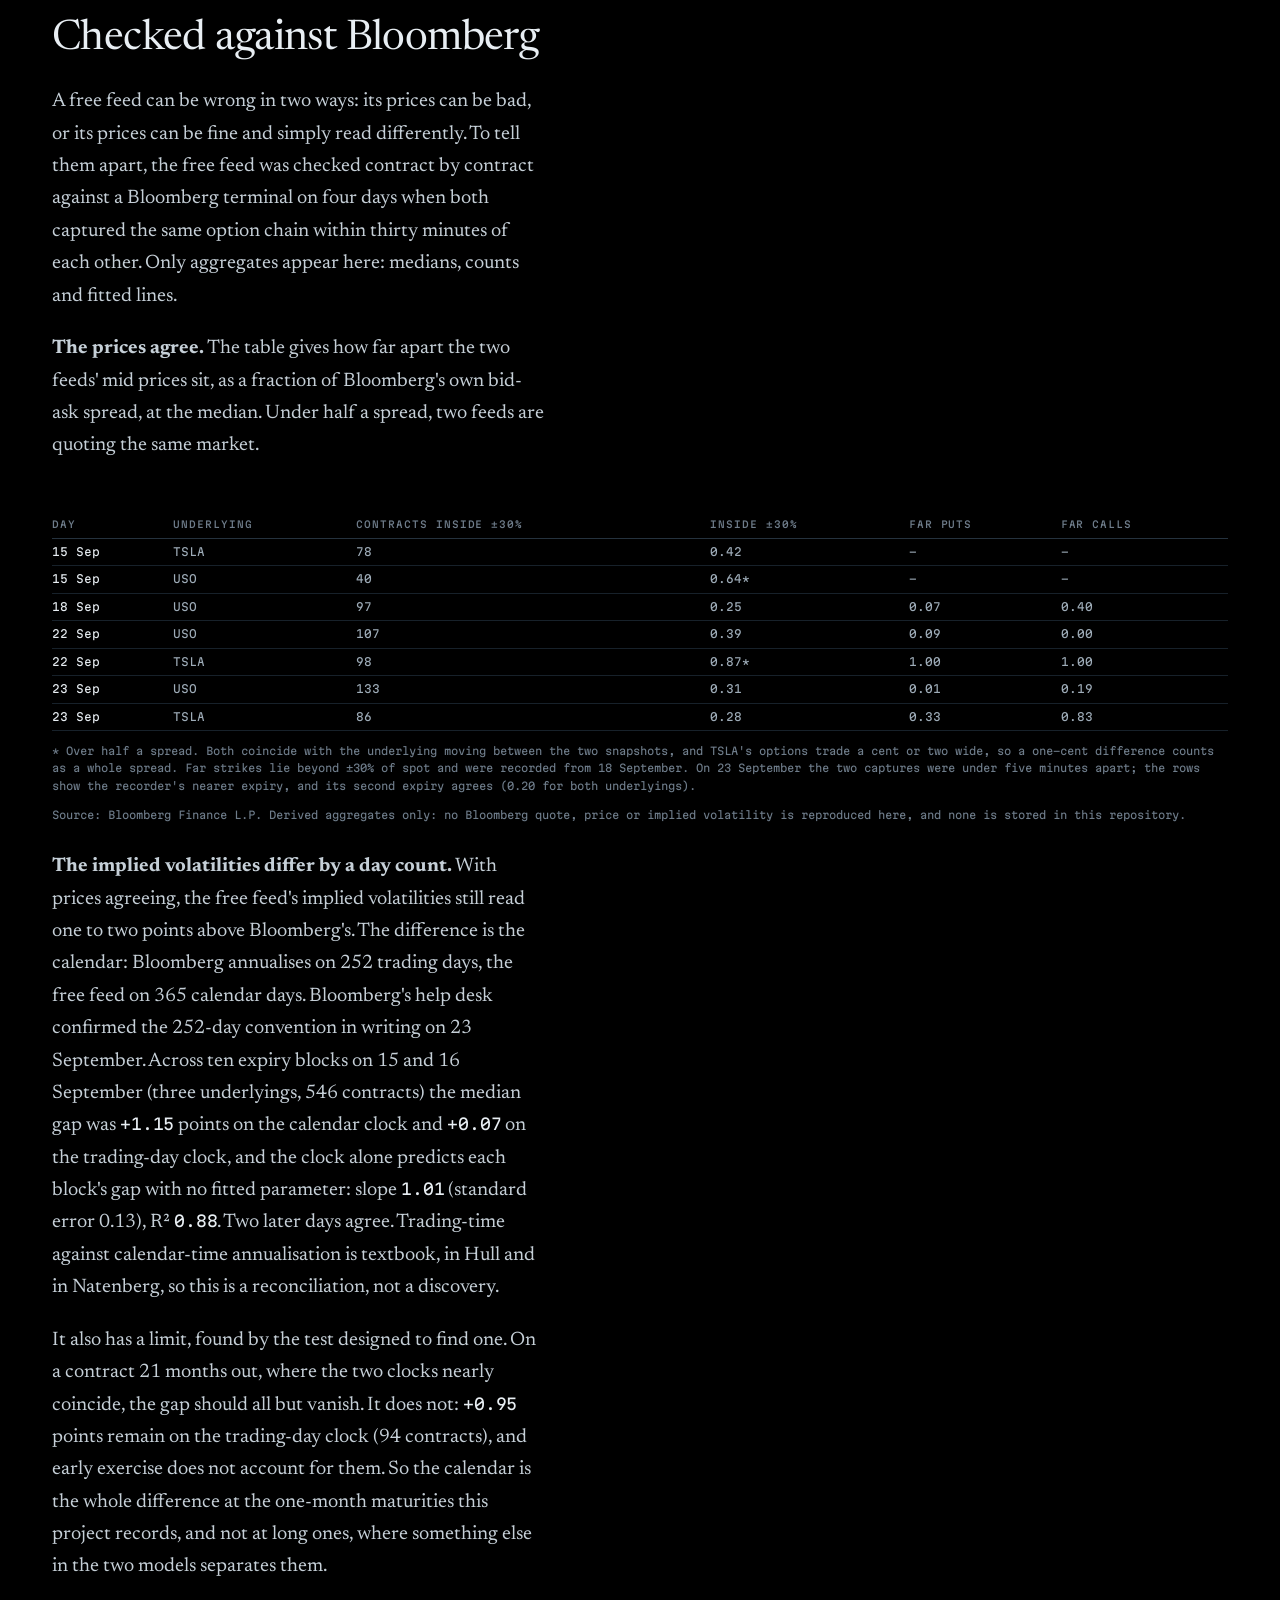
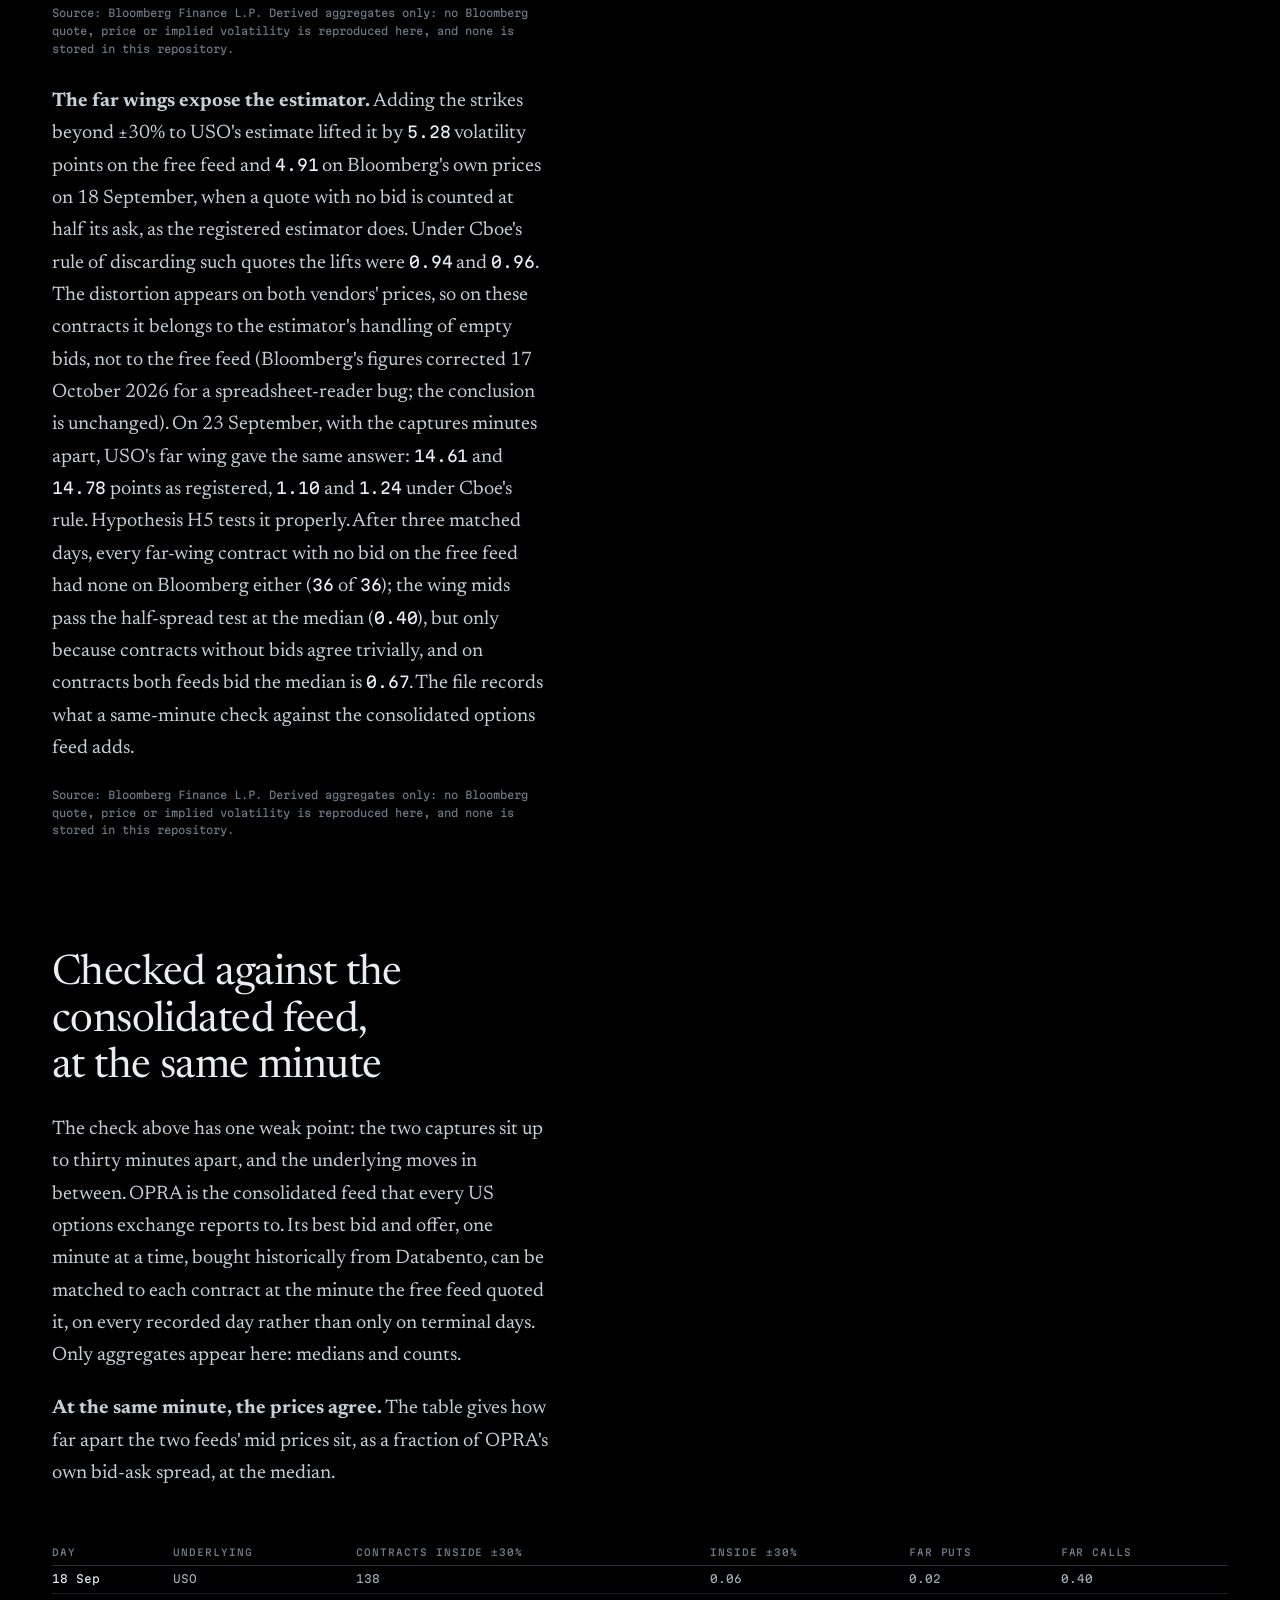
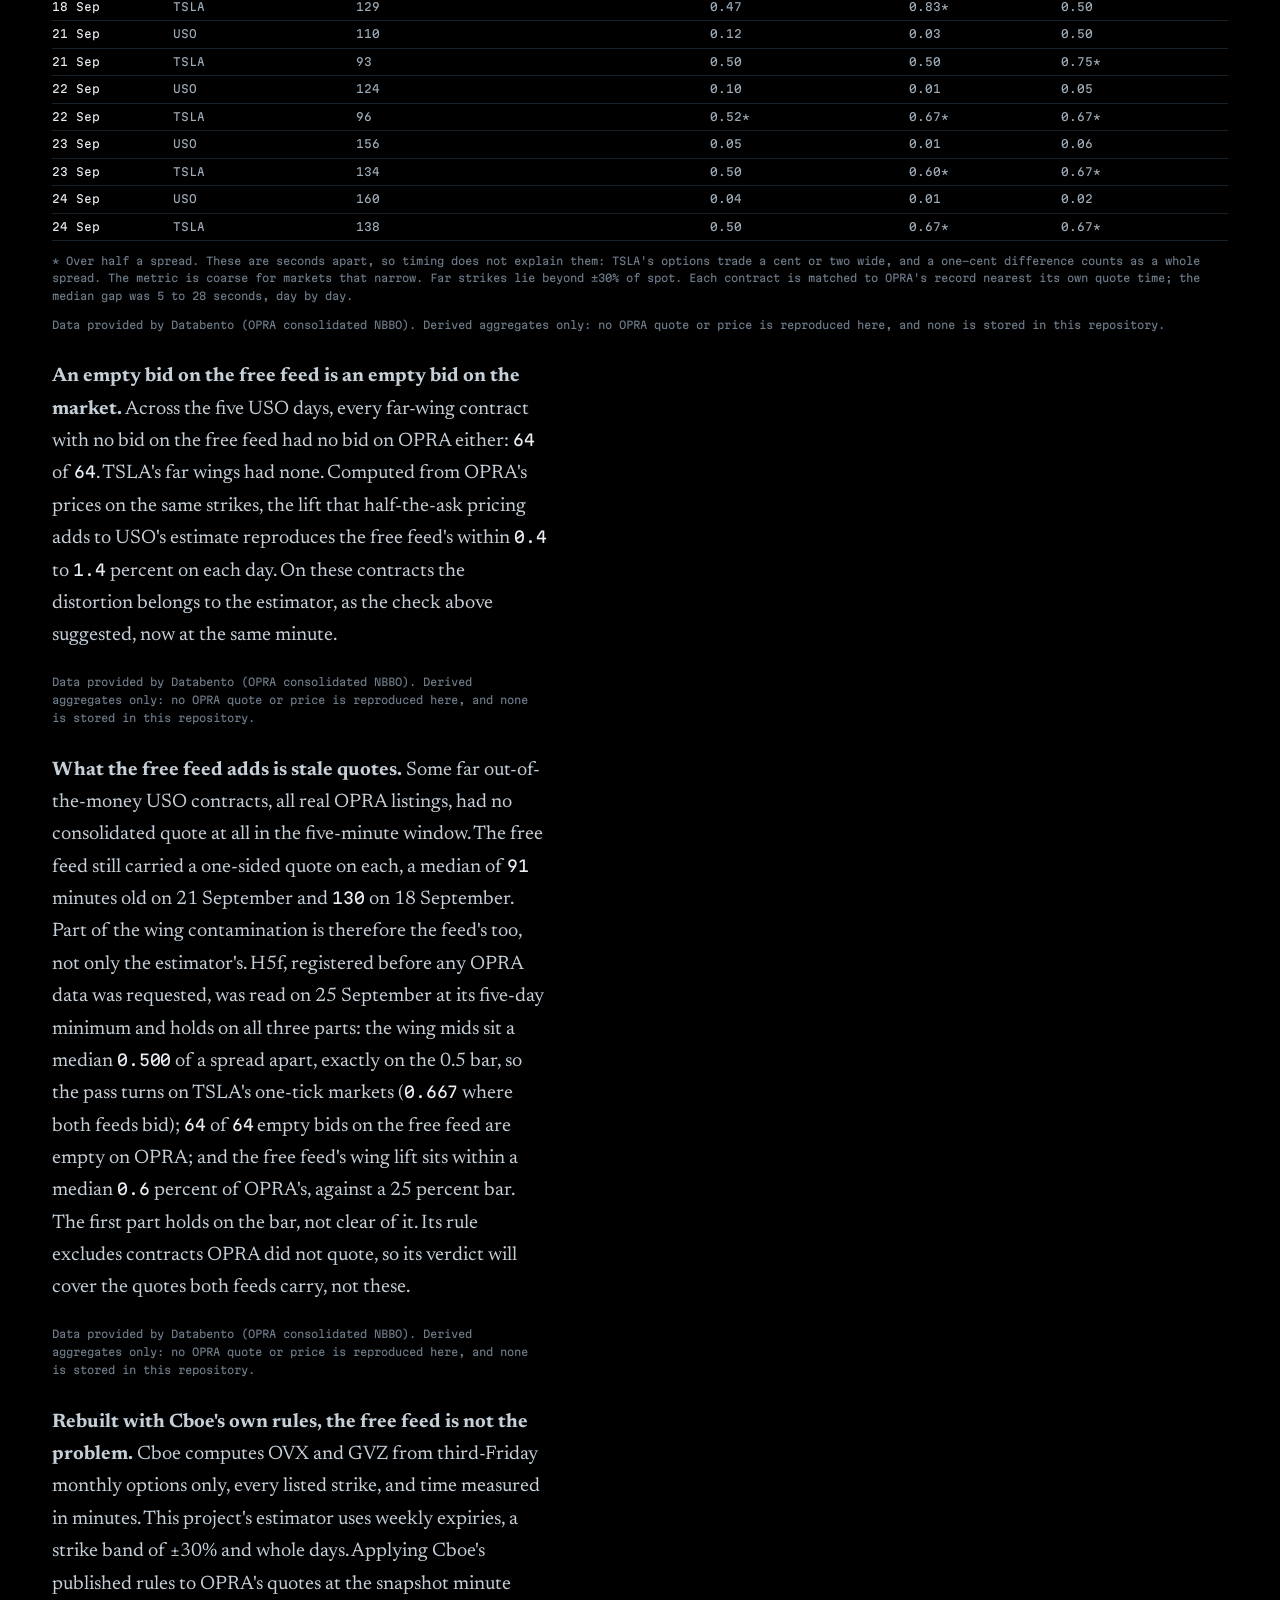
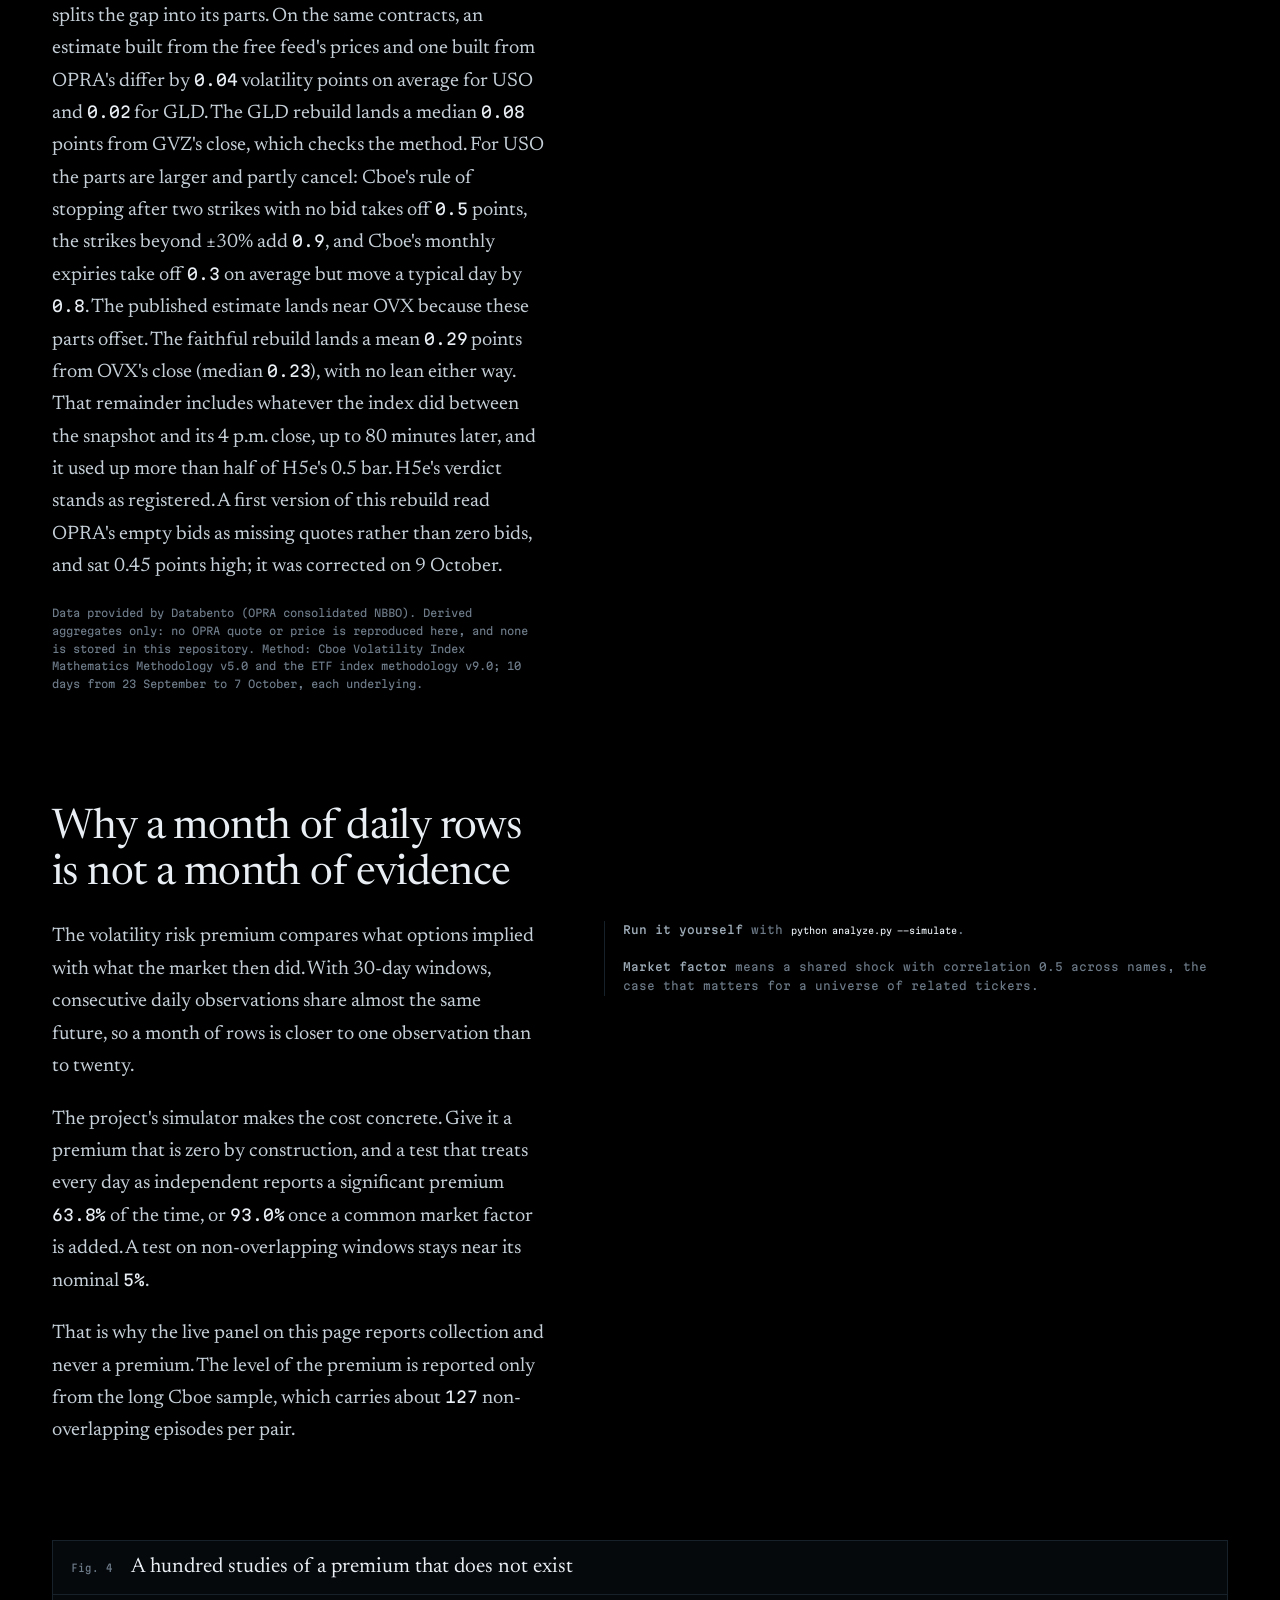
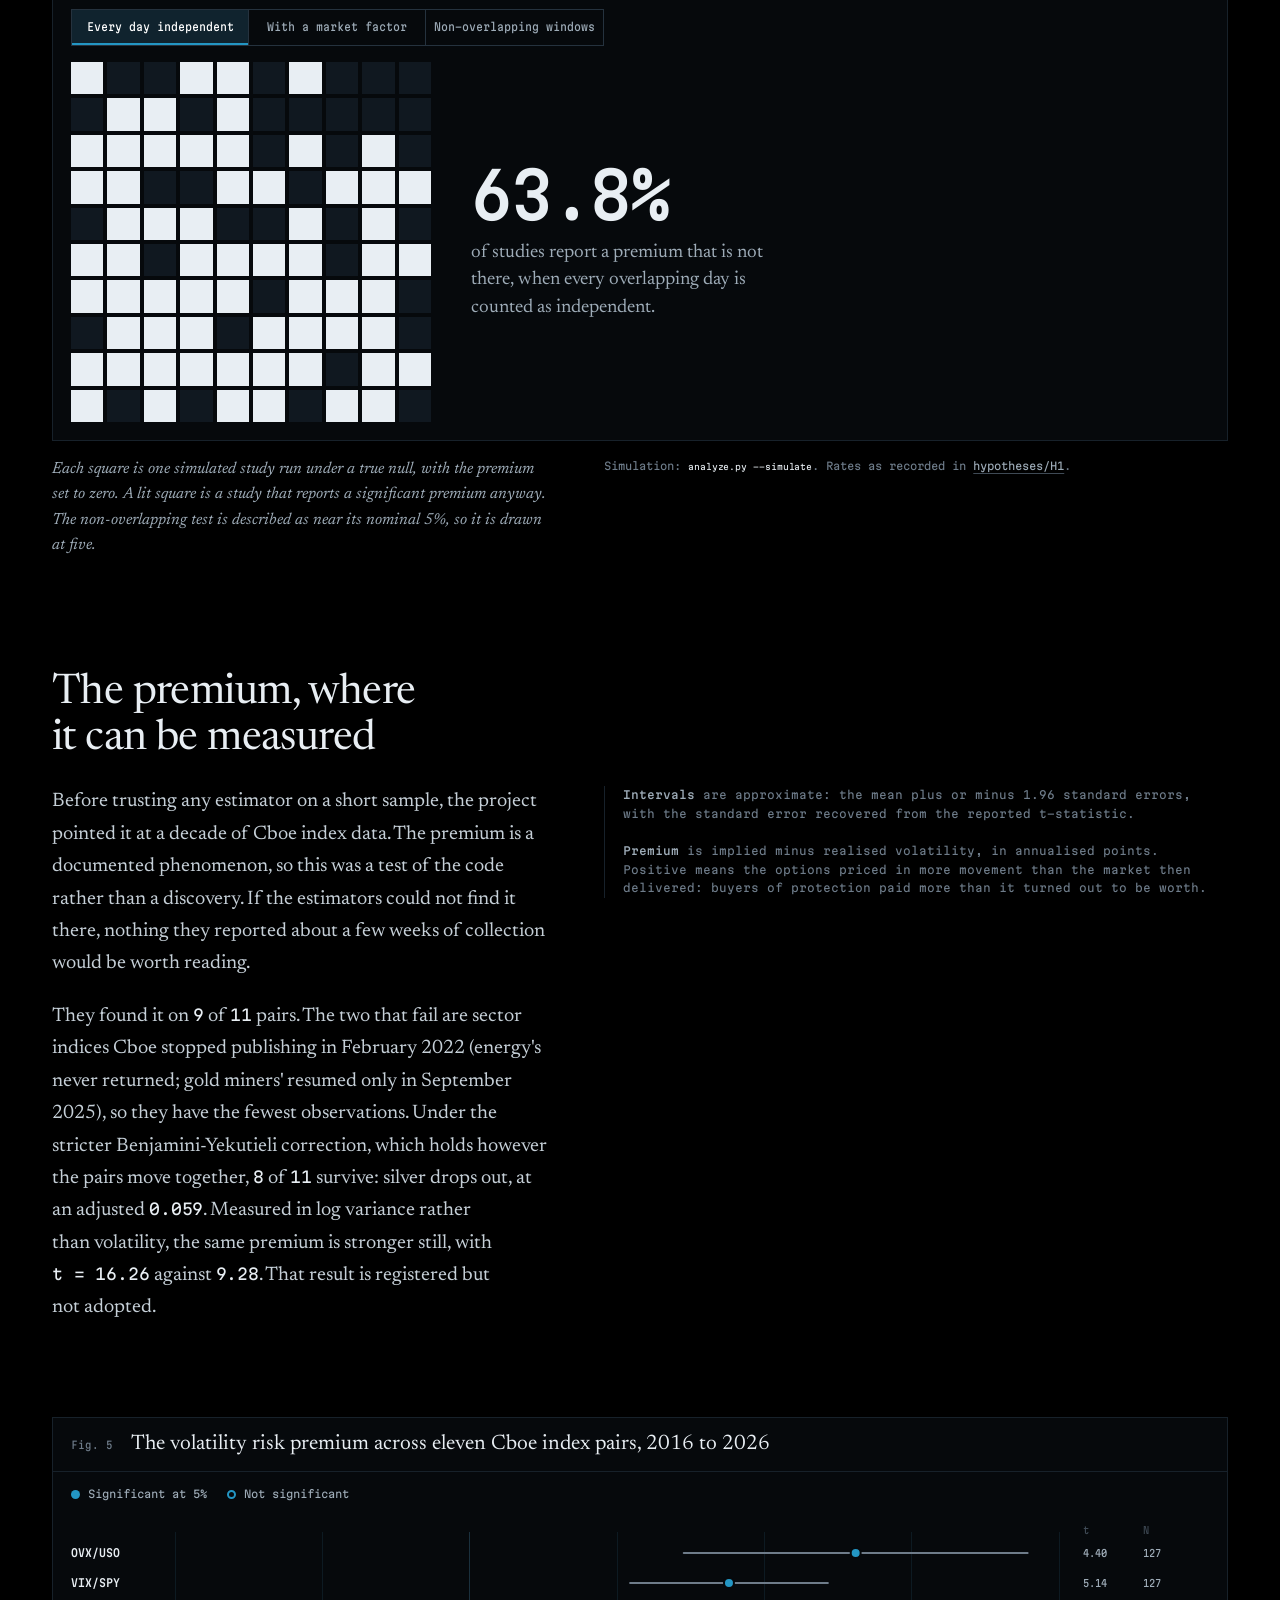
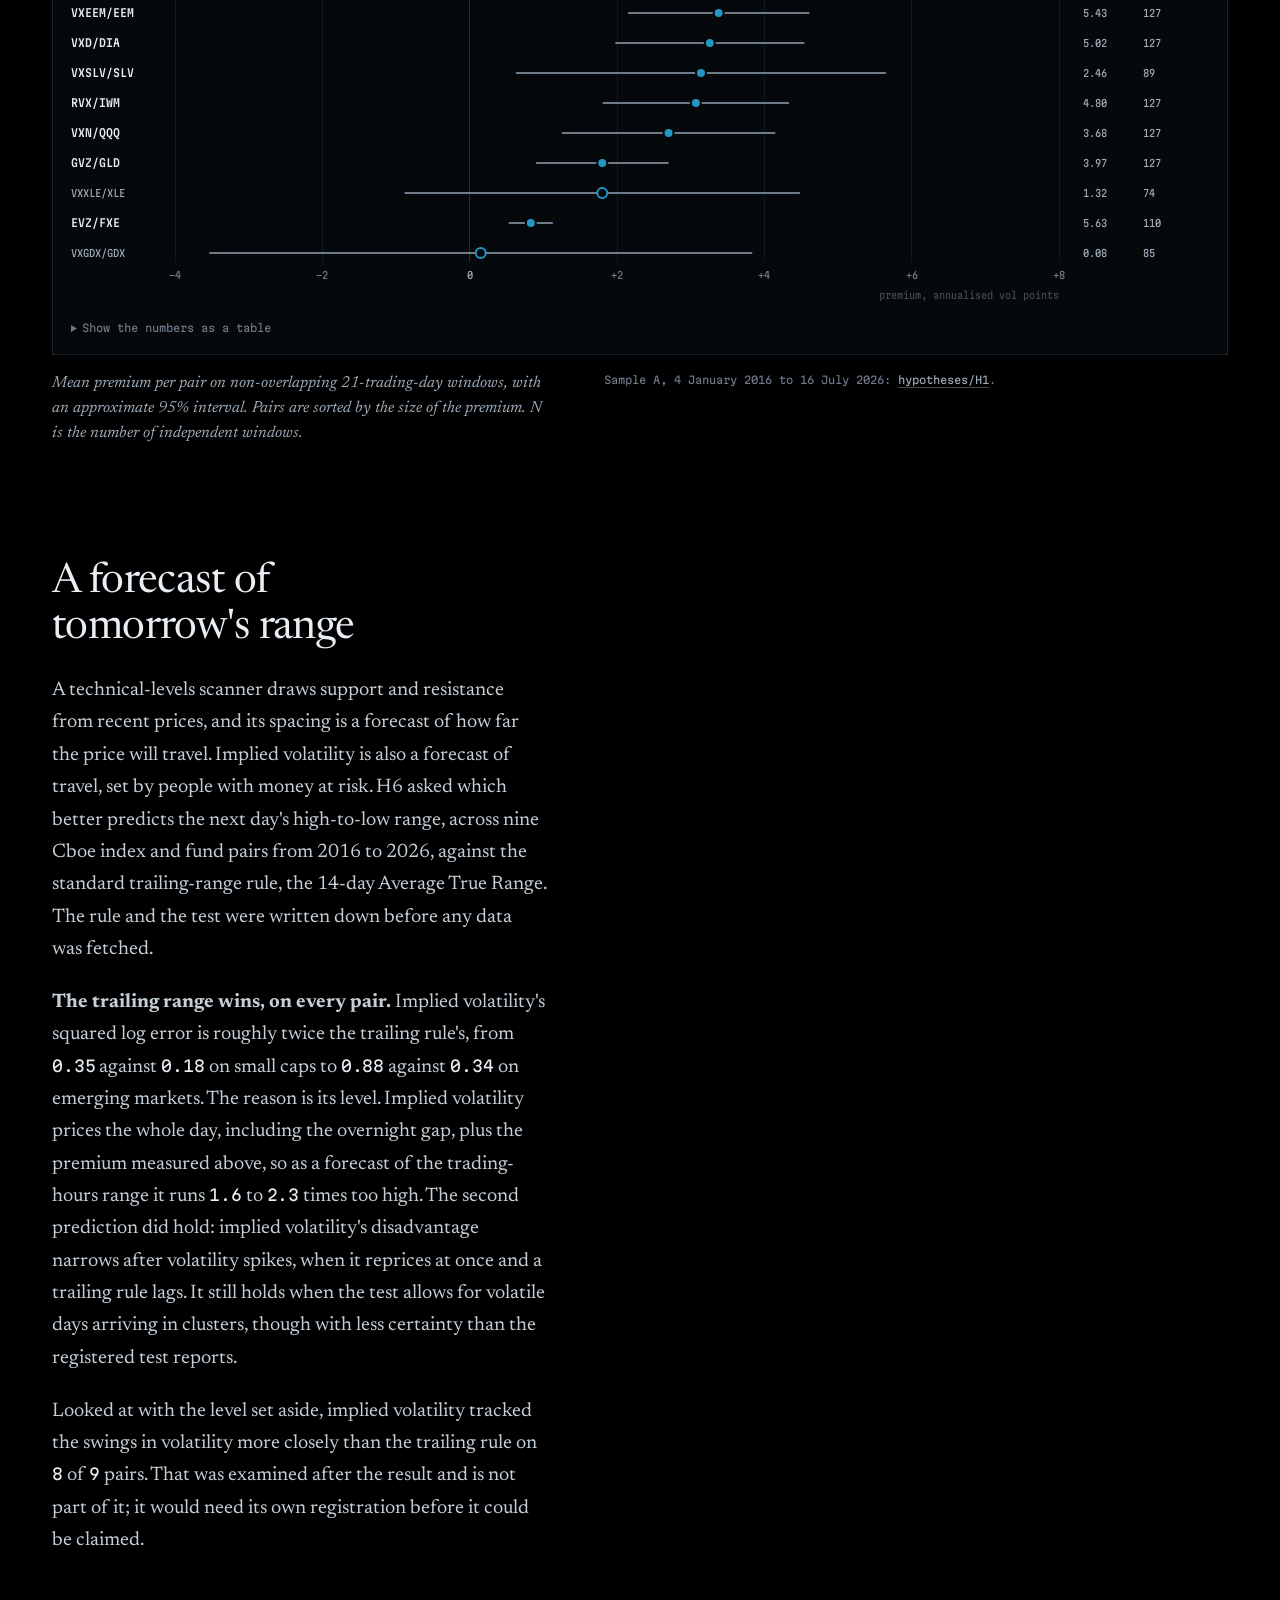
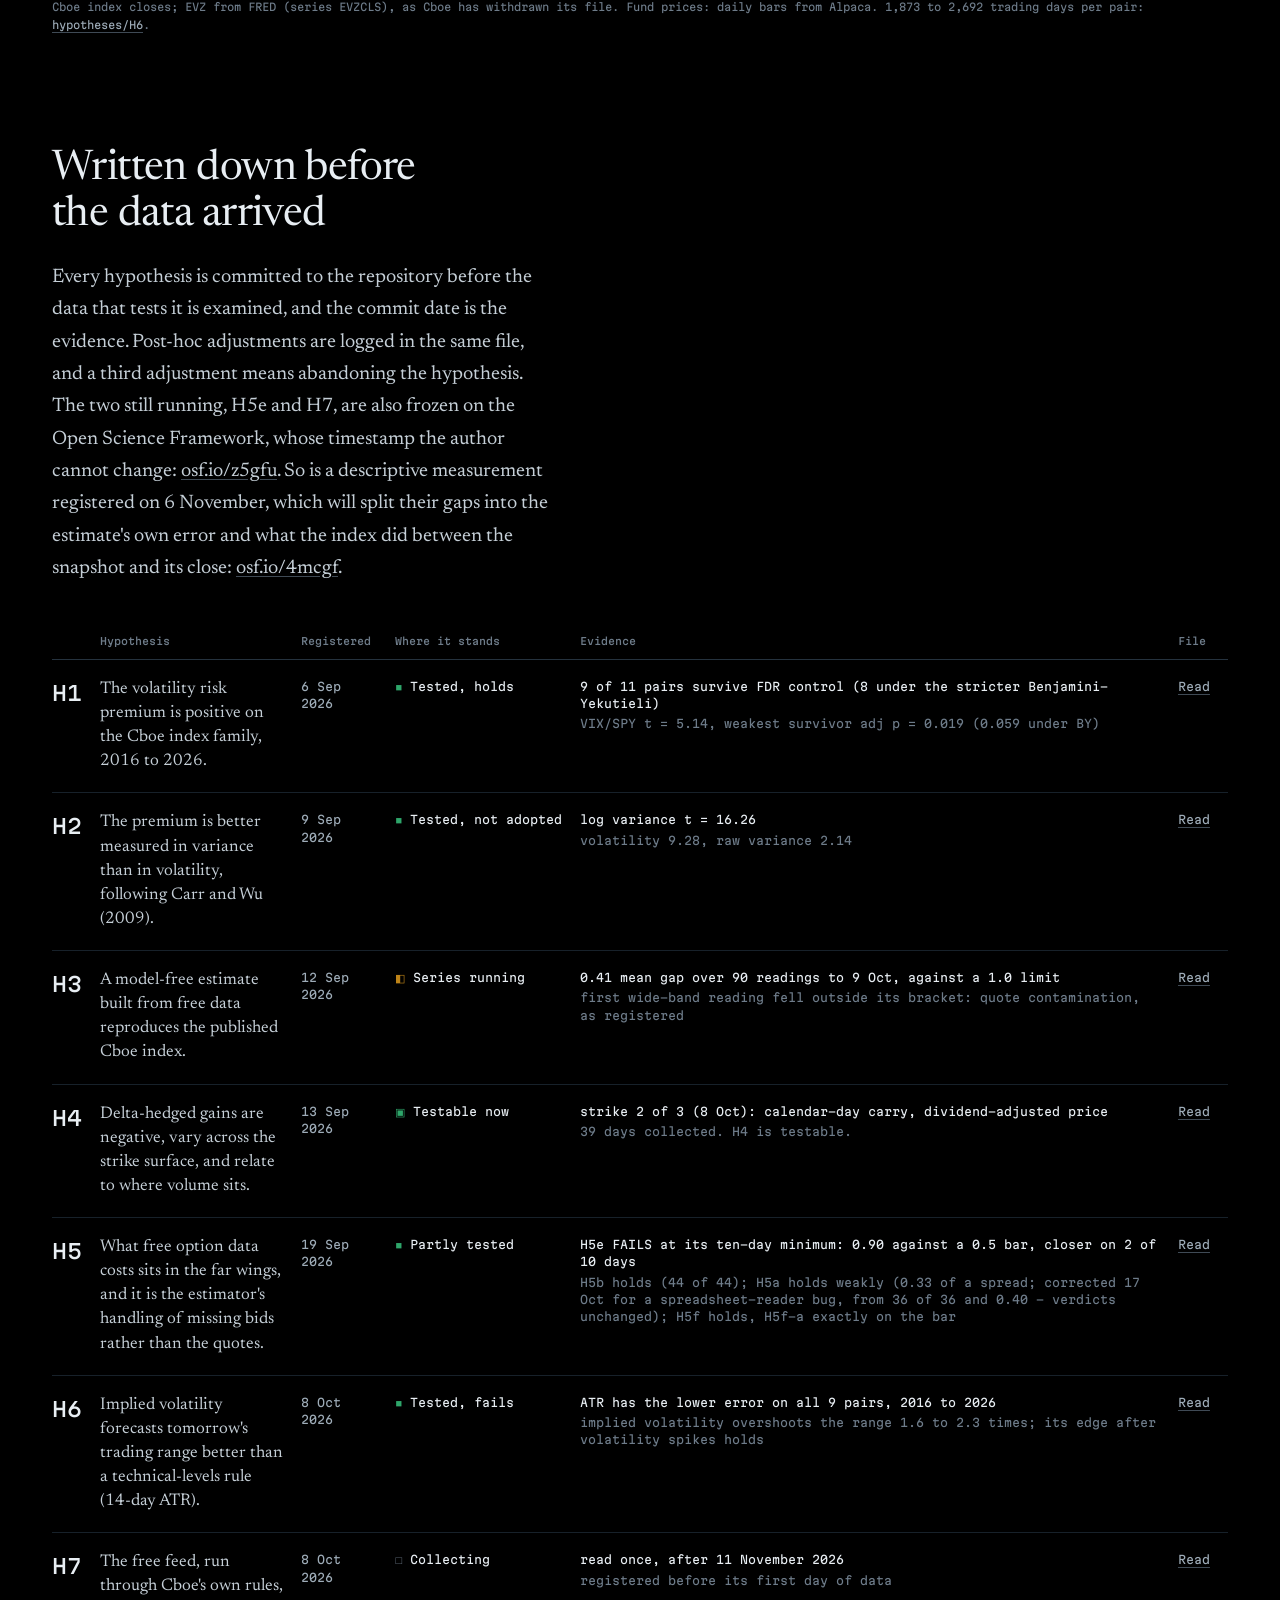
==== commit 8995135d: "Site: link the timing registration on OSF (4mcgf); HANDOFF: no backup disk, iCloud's stray copies cl" ====
--- a/index.html
+++ b/index.html
@@ -308,7 +308,7 @@
   <section class="section">
     <h2>Written down before the data arrived</h2>
     <div class="prose">
-      <p>Every hypothesis is committed to the repository before the data that tests it is examined, and the commit date is the evidence. Post-hoc adjustments are logged in the same file, and a third adjustment means abandoning the hypothesis. The two still running, H5e and H7, are also frozen on the Open Science Framework, whose timestamp the author cannot change: <a href="https://osf.io/z5gfu">osf.io/z5gfu</a>.</p>
+      <p>Every hypothesis is committed to the repository before the data that tests it is examined, and the commit date is the evidence. Post-hoc adjustments are logged in the same file, and a third adjustment means abandoning the hypothesis. The two still running, H5e and H7, are also frozen on the Open Science Framework, whose timestamp the author cannot change: <a href="https://osf.io/z5gfu">osf.io/z5gfu</a>. So is a descriptive measurement registered on 6 November, which will split their gaps into the estimate's own error and what the index did between the snapshot and its close: <a href="https://osf.io/4mcgf">osf.io/4mcgf</a>.</p>
     </div>
     <div class="fig" style="grid-column:1/-1;margin-top:28px">
       <div class="ledger-wrap"><table class="ledger" id="ledger"></table></div>
@@ -383,6 +383,7 @@
       <li><a href="https://github.com/gabrielmitton-cloud/volrec/blob/main/hypotheses/2026-10-08-h6-implied-vol-vs-technical-levels.md">H6, implied volatility against a trailing range</a></li>
       <li><a href="https://github.com/gabrielmitton-cloud/volrec/blob/main/hypotheses/2026-10-08-h7-free-feed-cboe-replica.md">H7, the free feed through Cboe's rules</a></li>
       <li><a href="https://osf.io/z5gfu">H5e and H7 on OSF, independently timestamped</a></li>
+      <li><a href="https://osf.io/4mcgf">The timing measurement on OSF, descriptive</a></li>
     </ul></div>
     <div><h3>Tools</h3><ul>
       <li><a href="tools/monitor.html">The instrument</a></li>
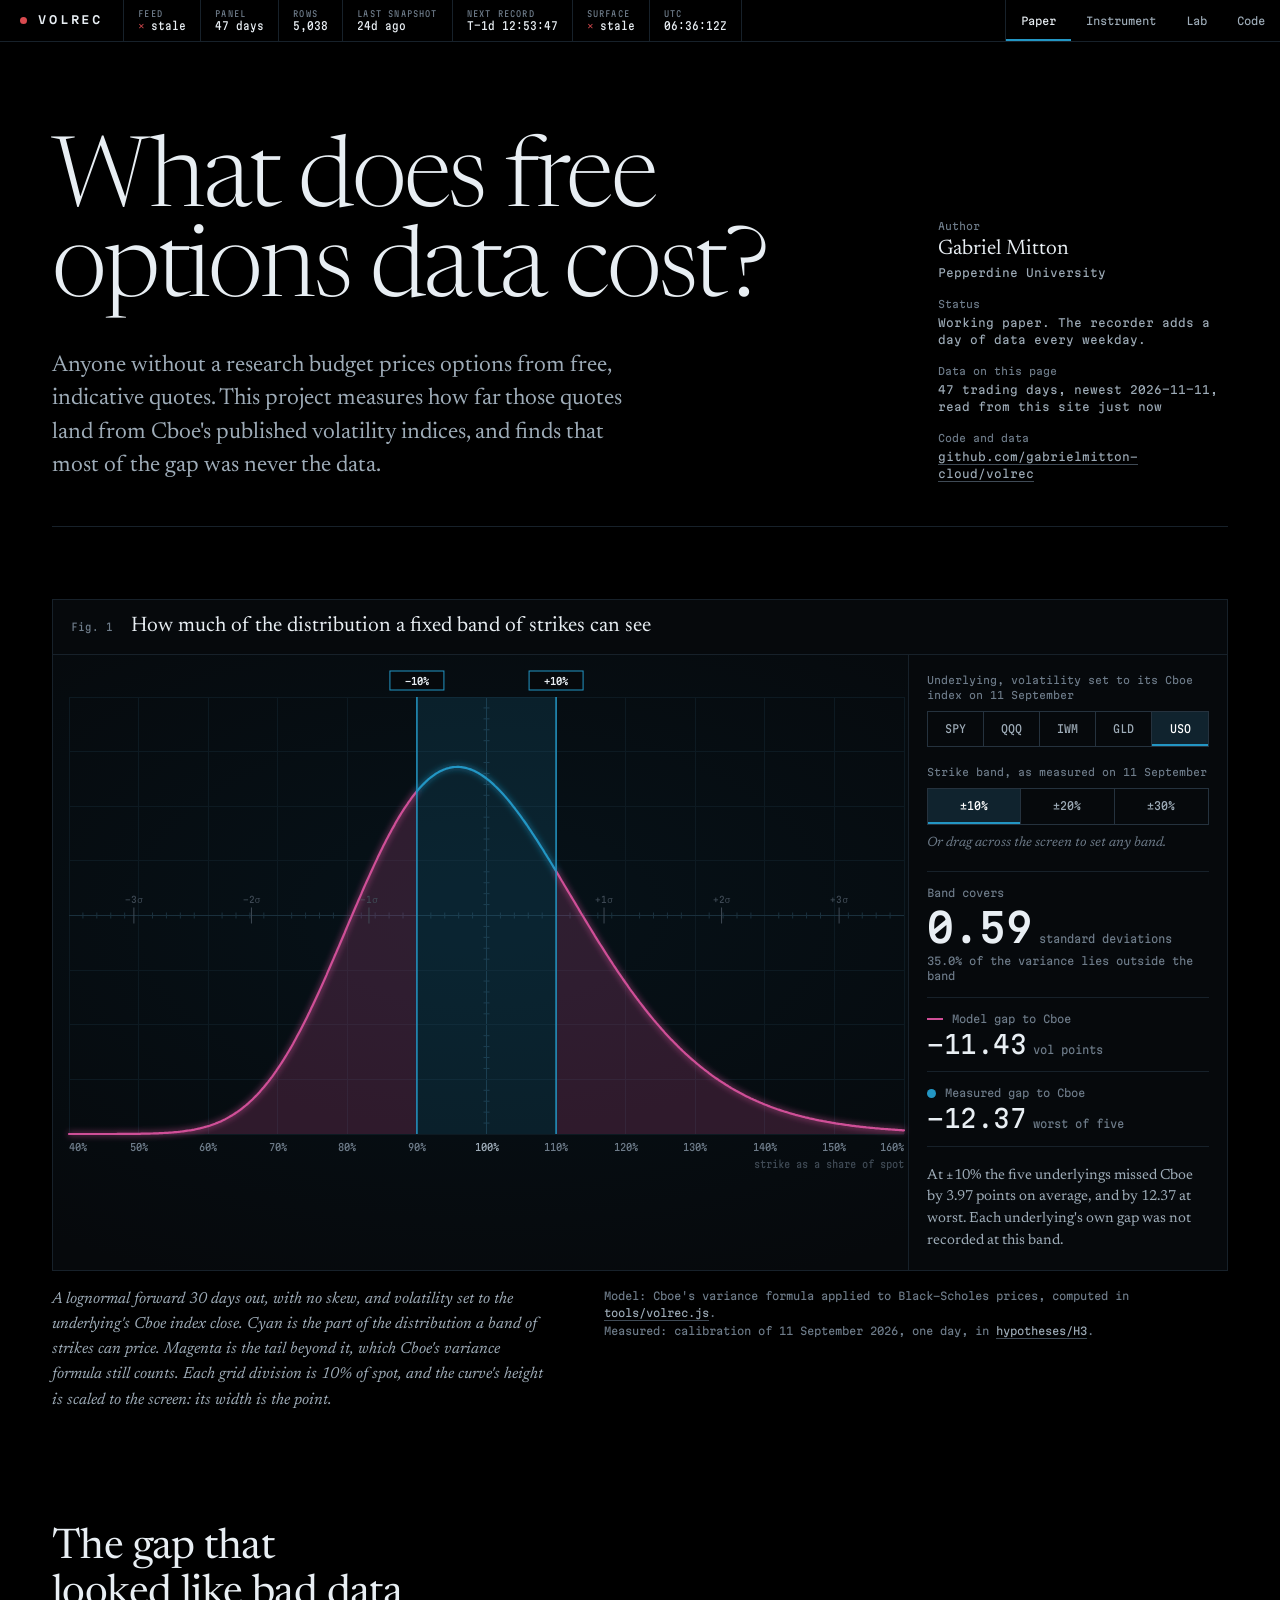
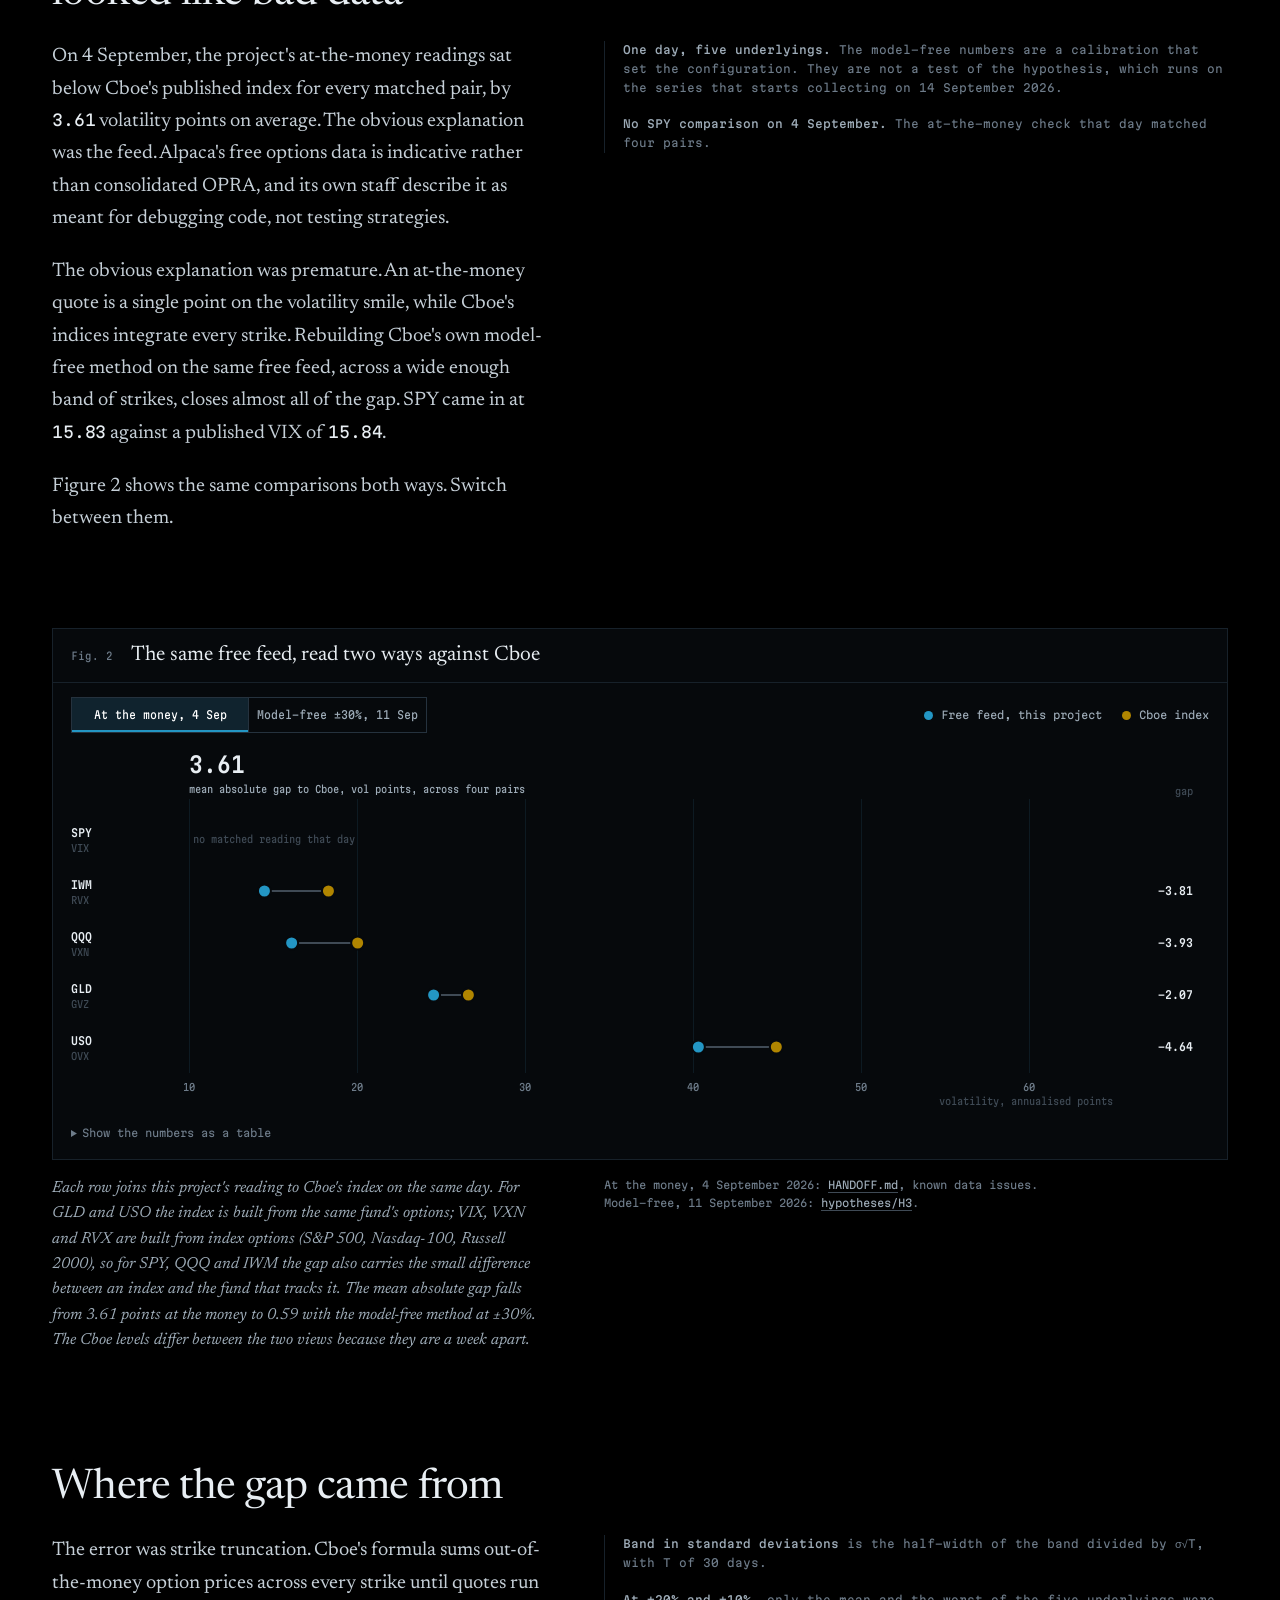
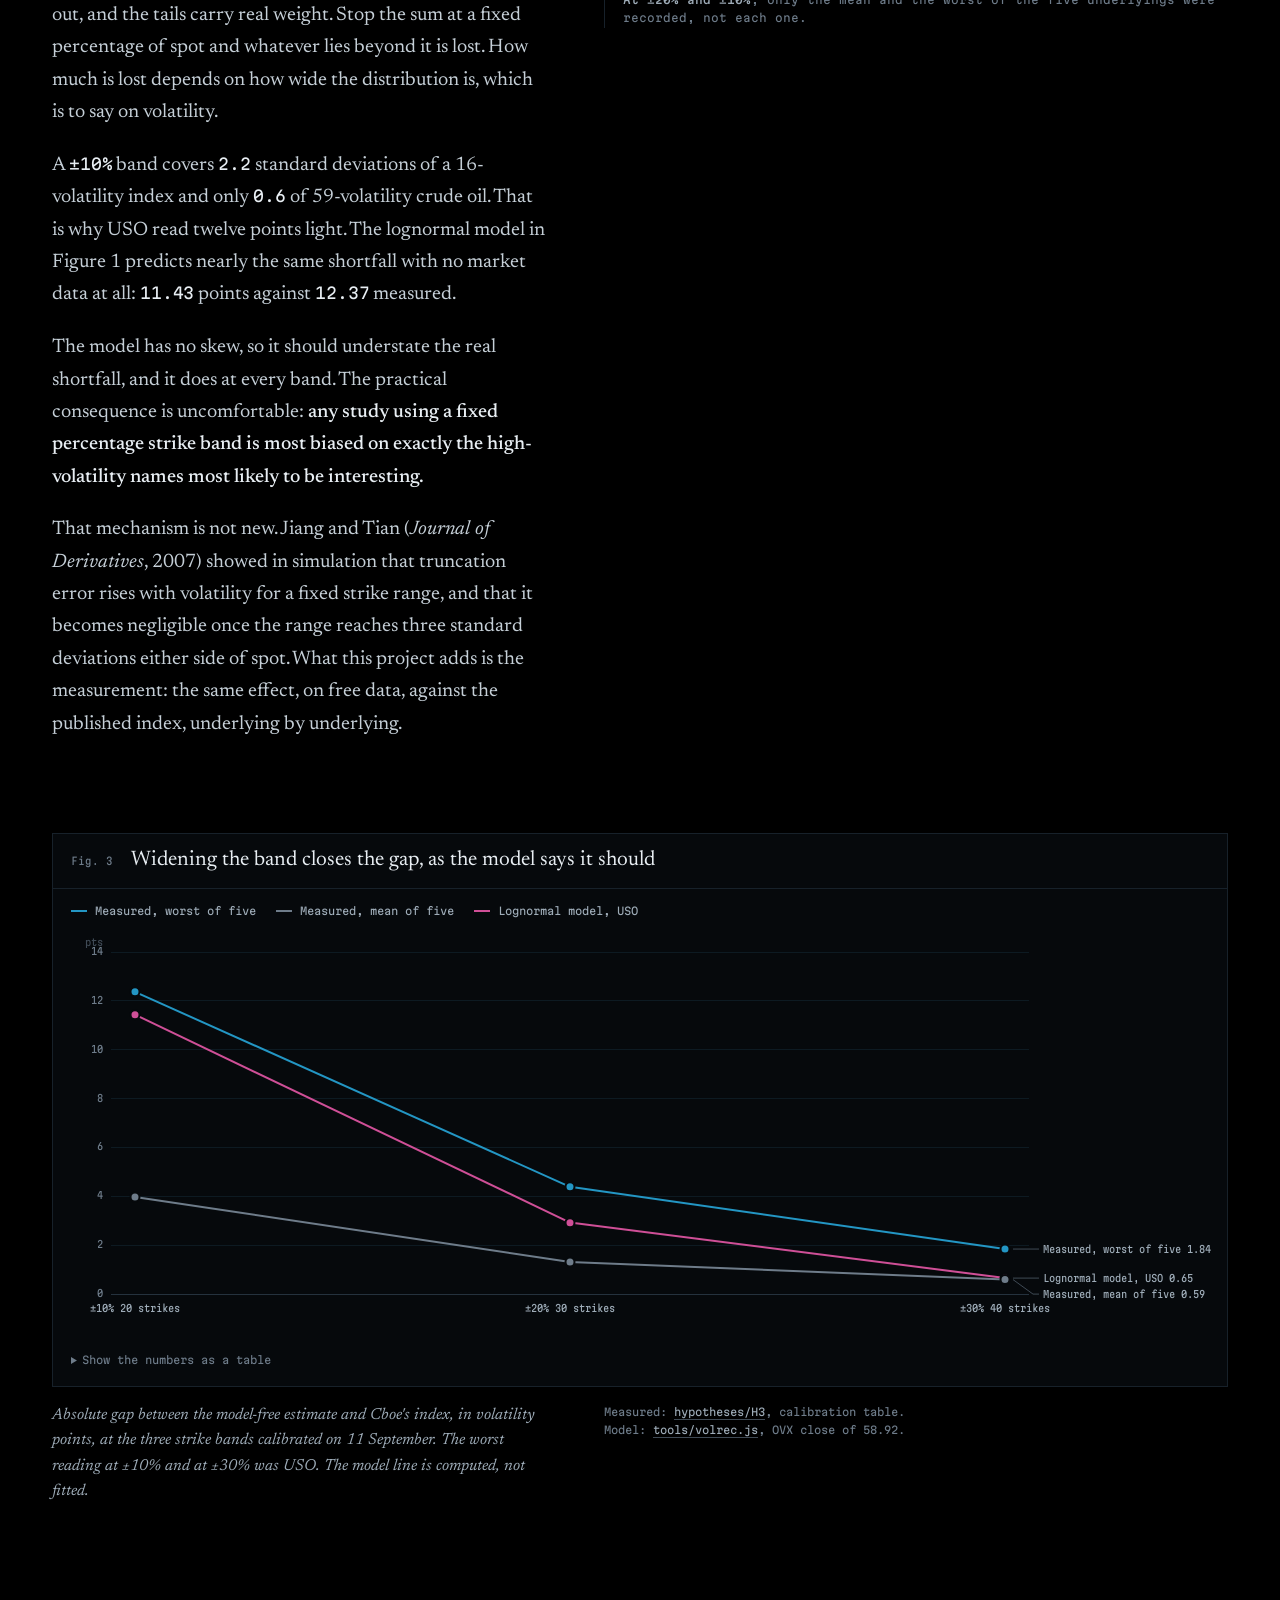
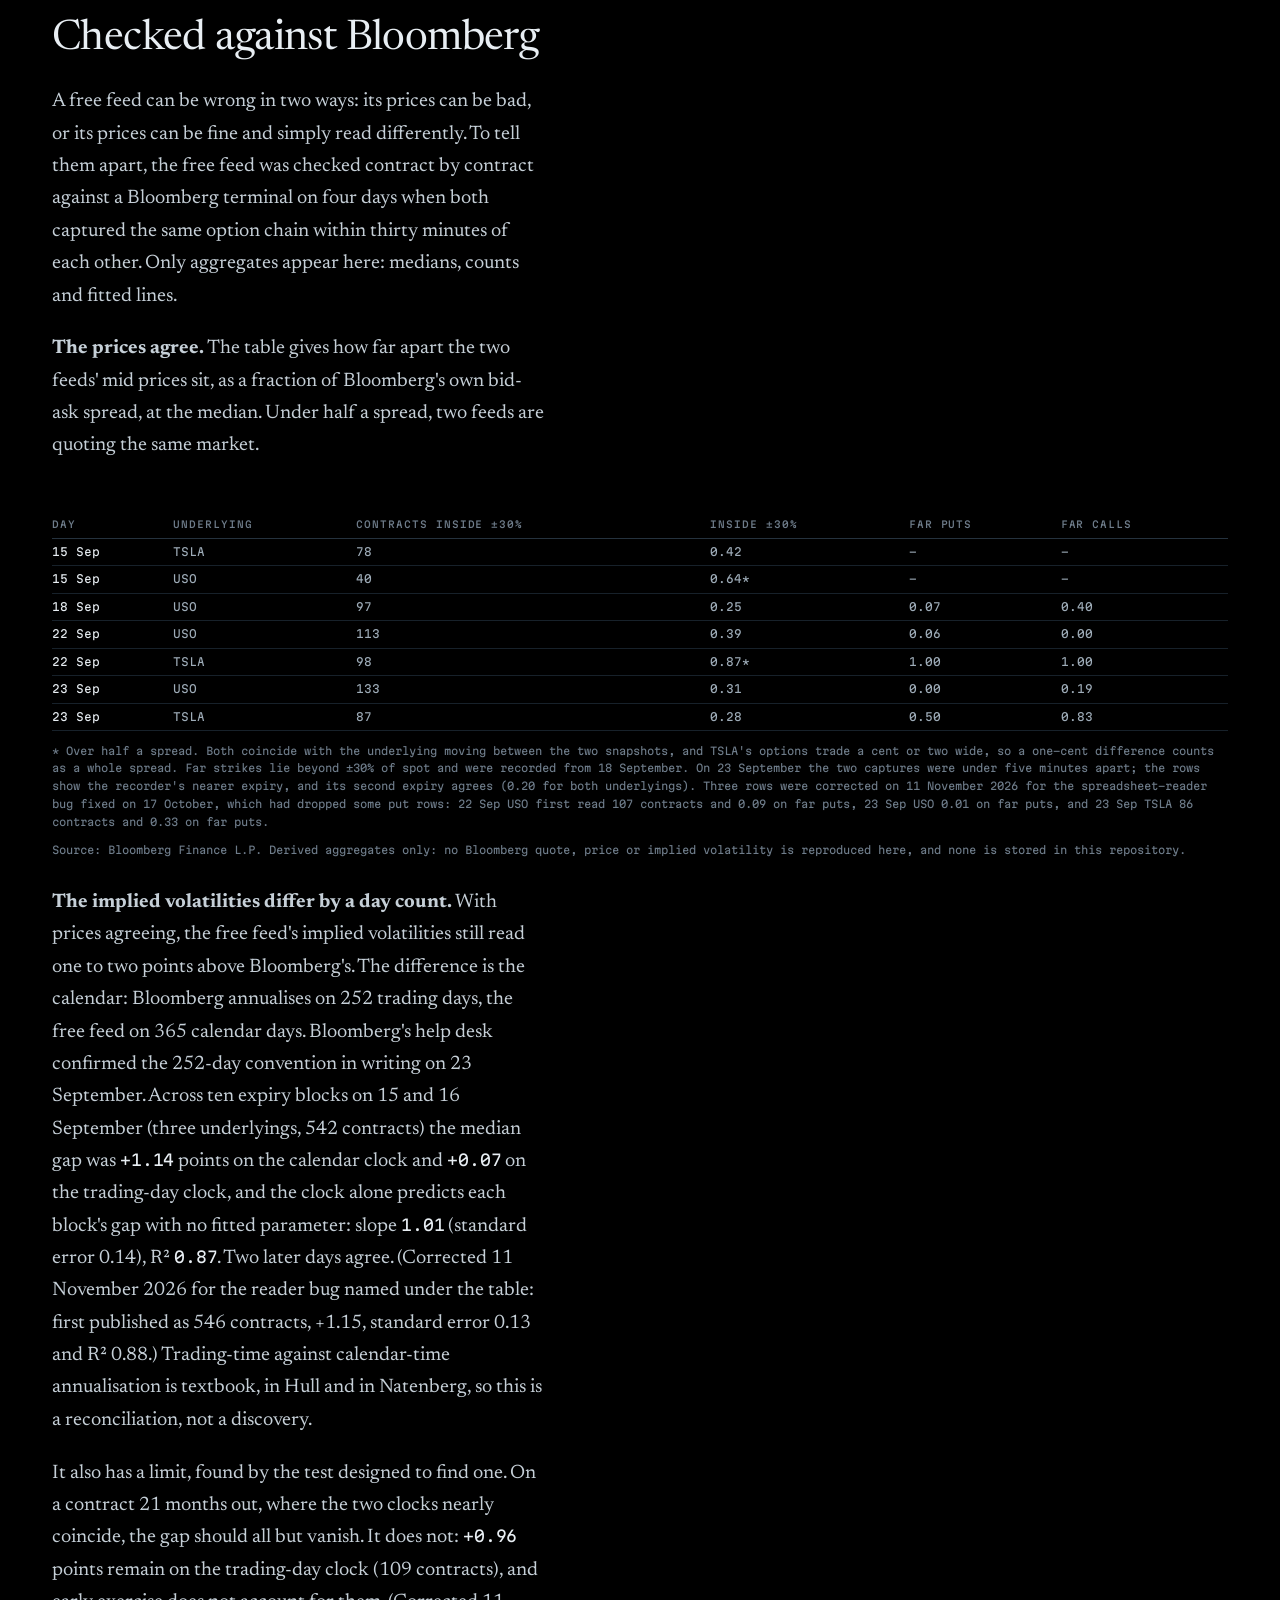
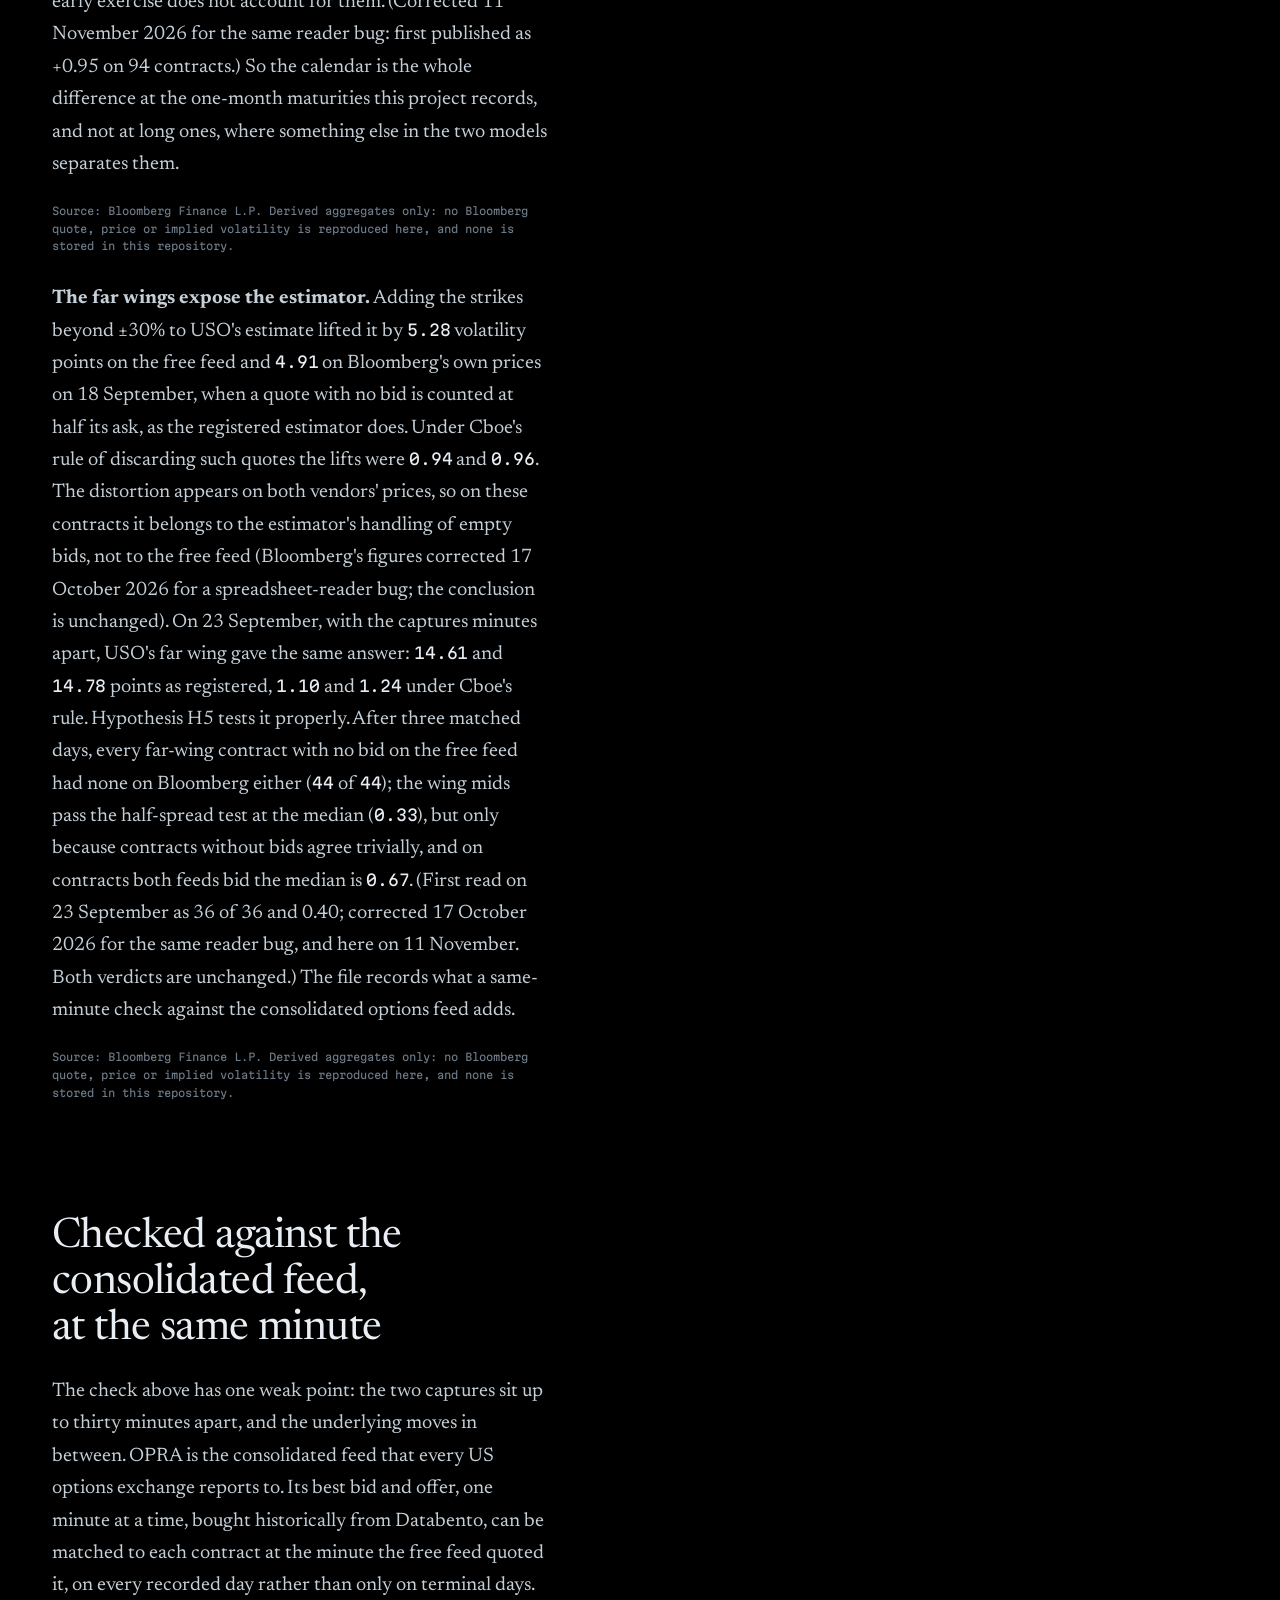
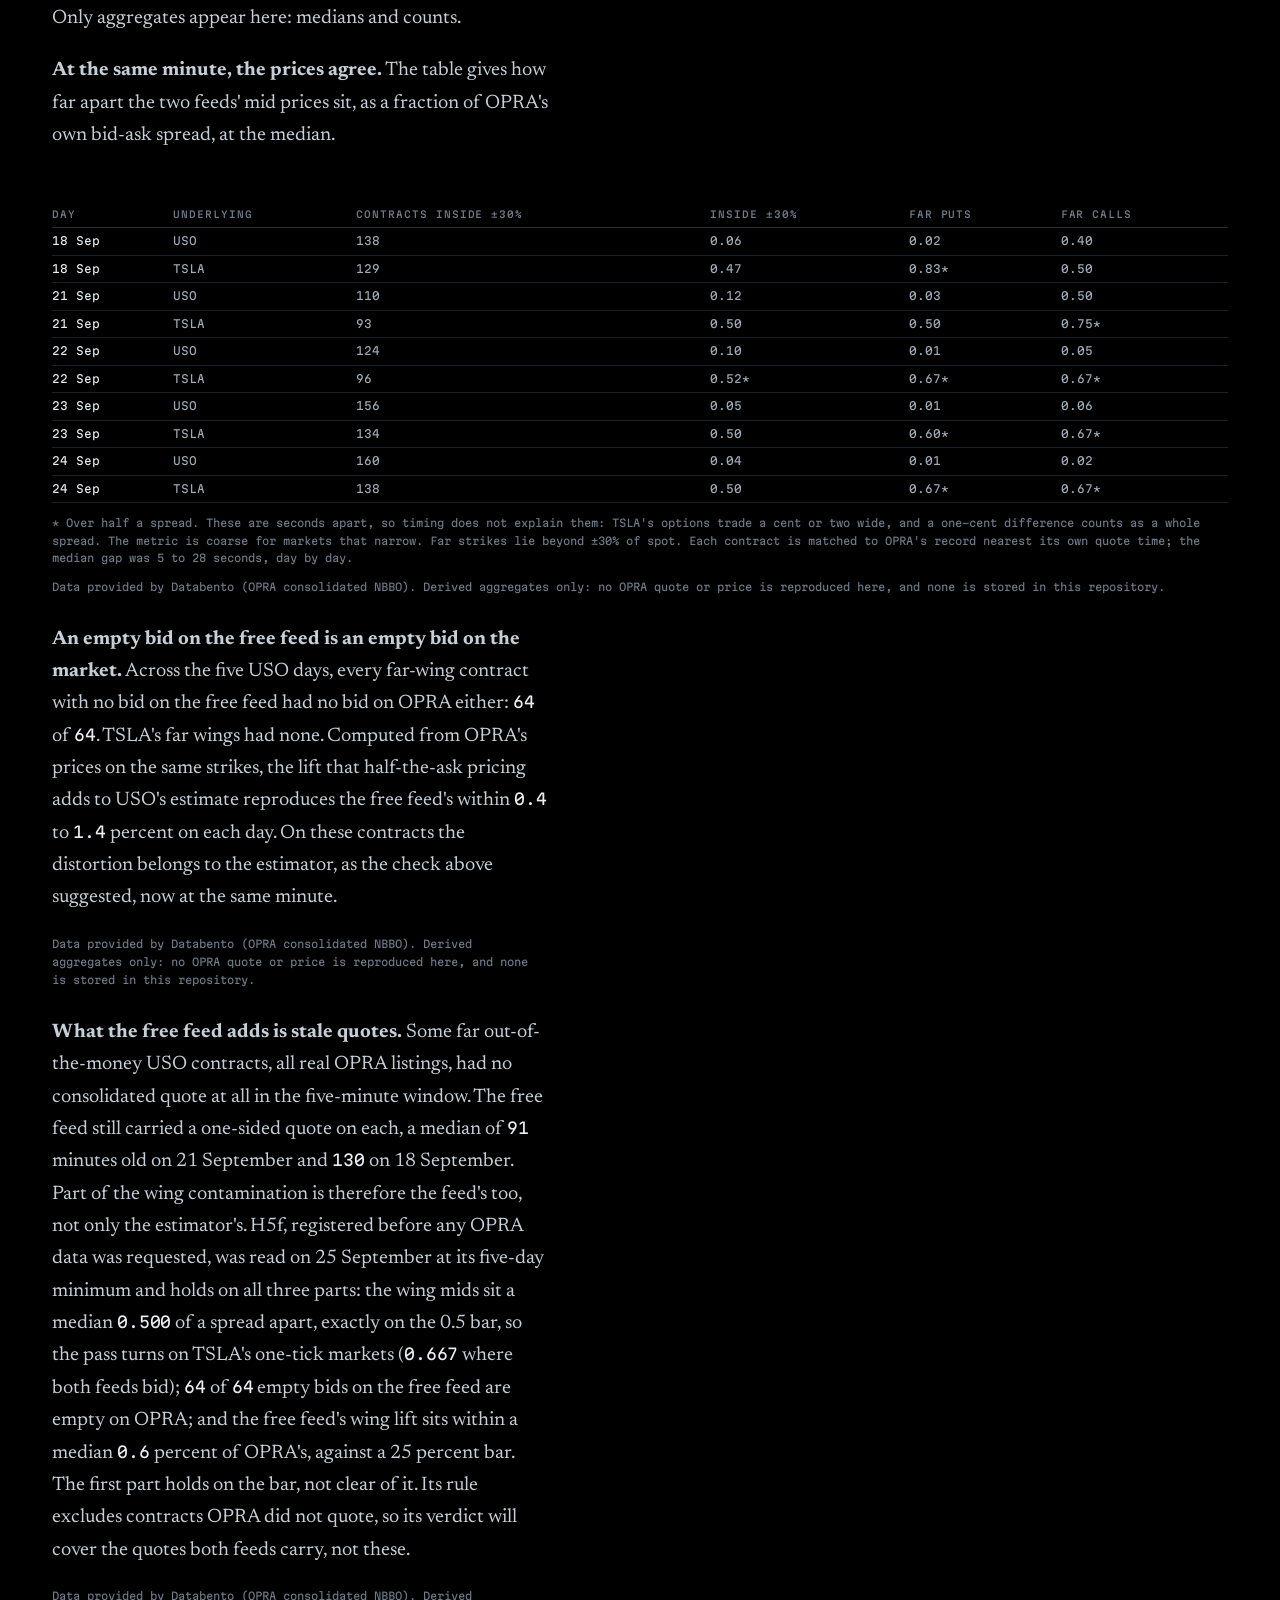
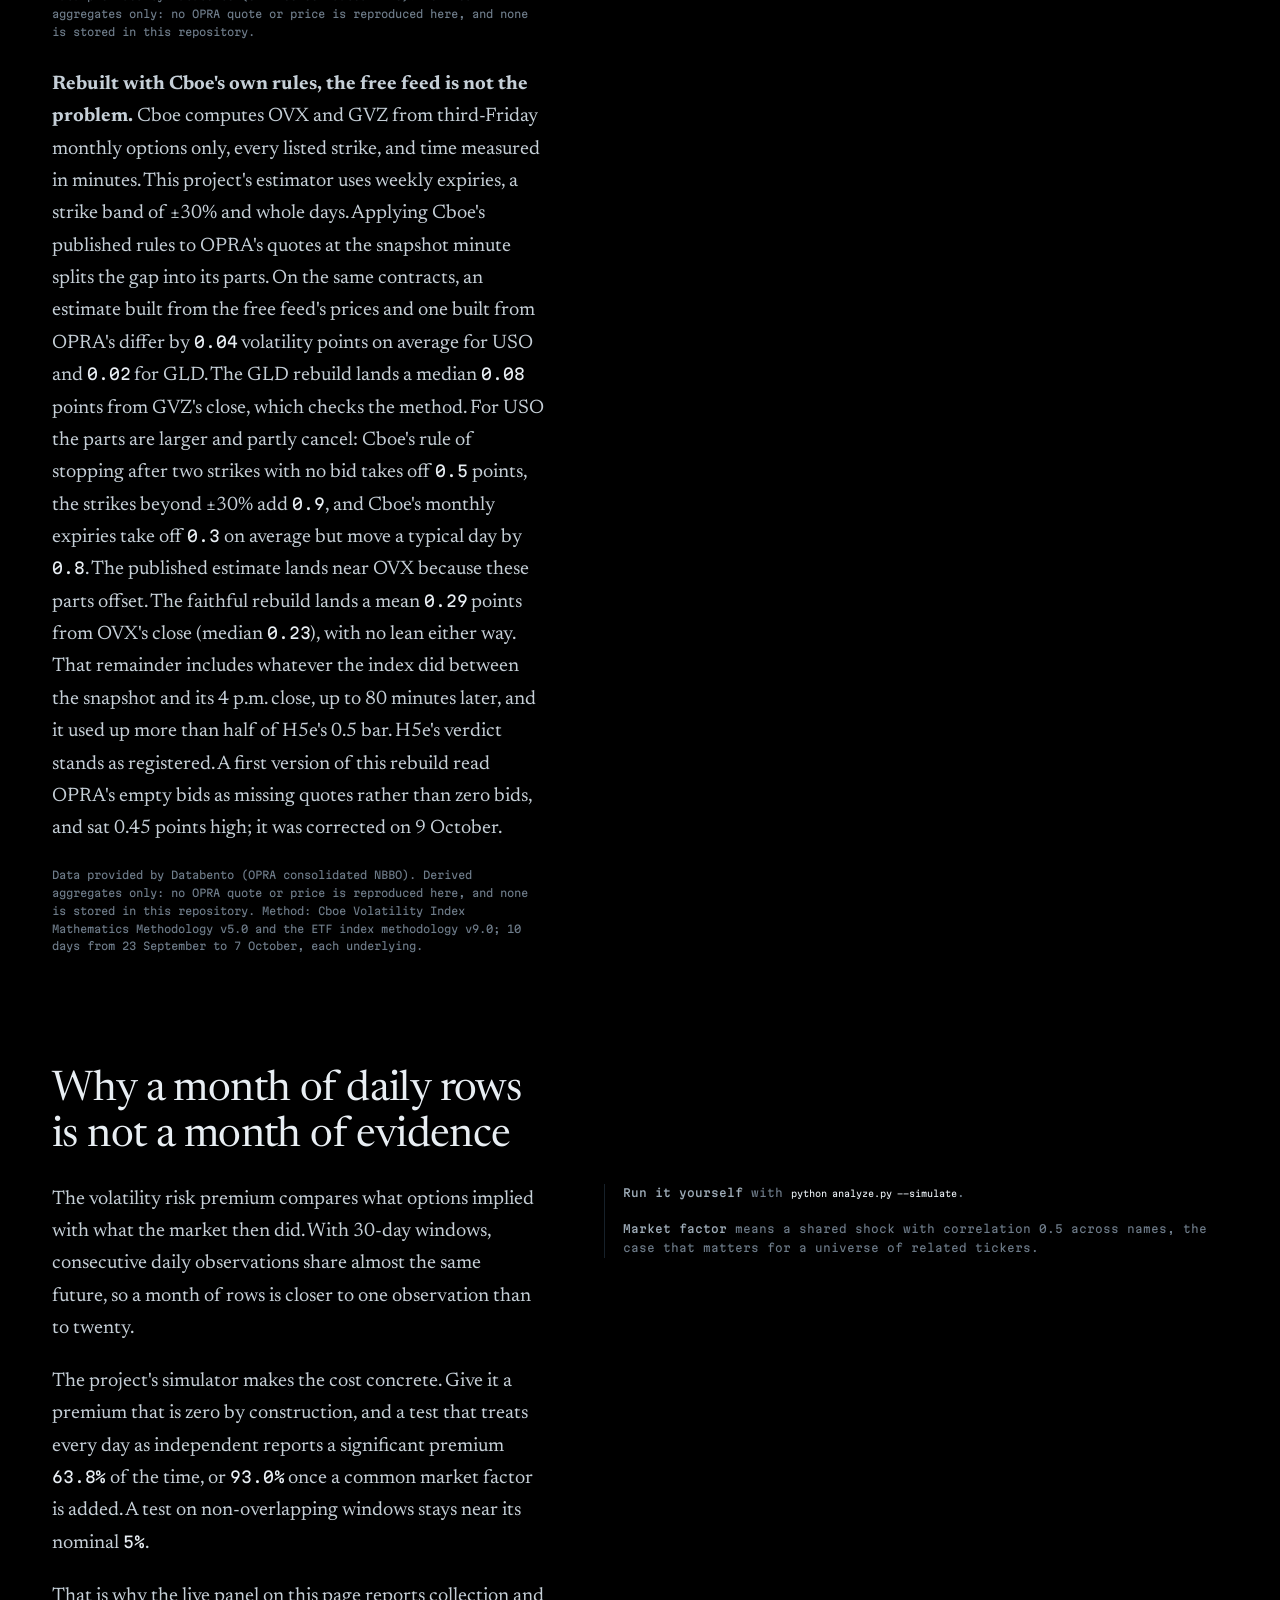
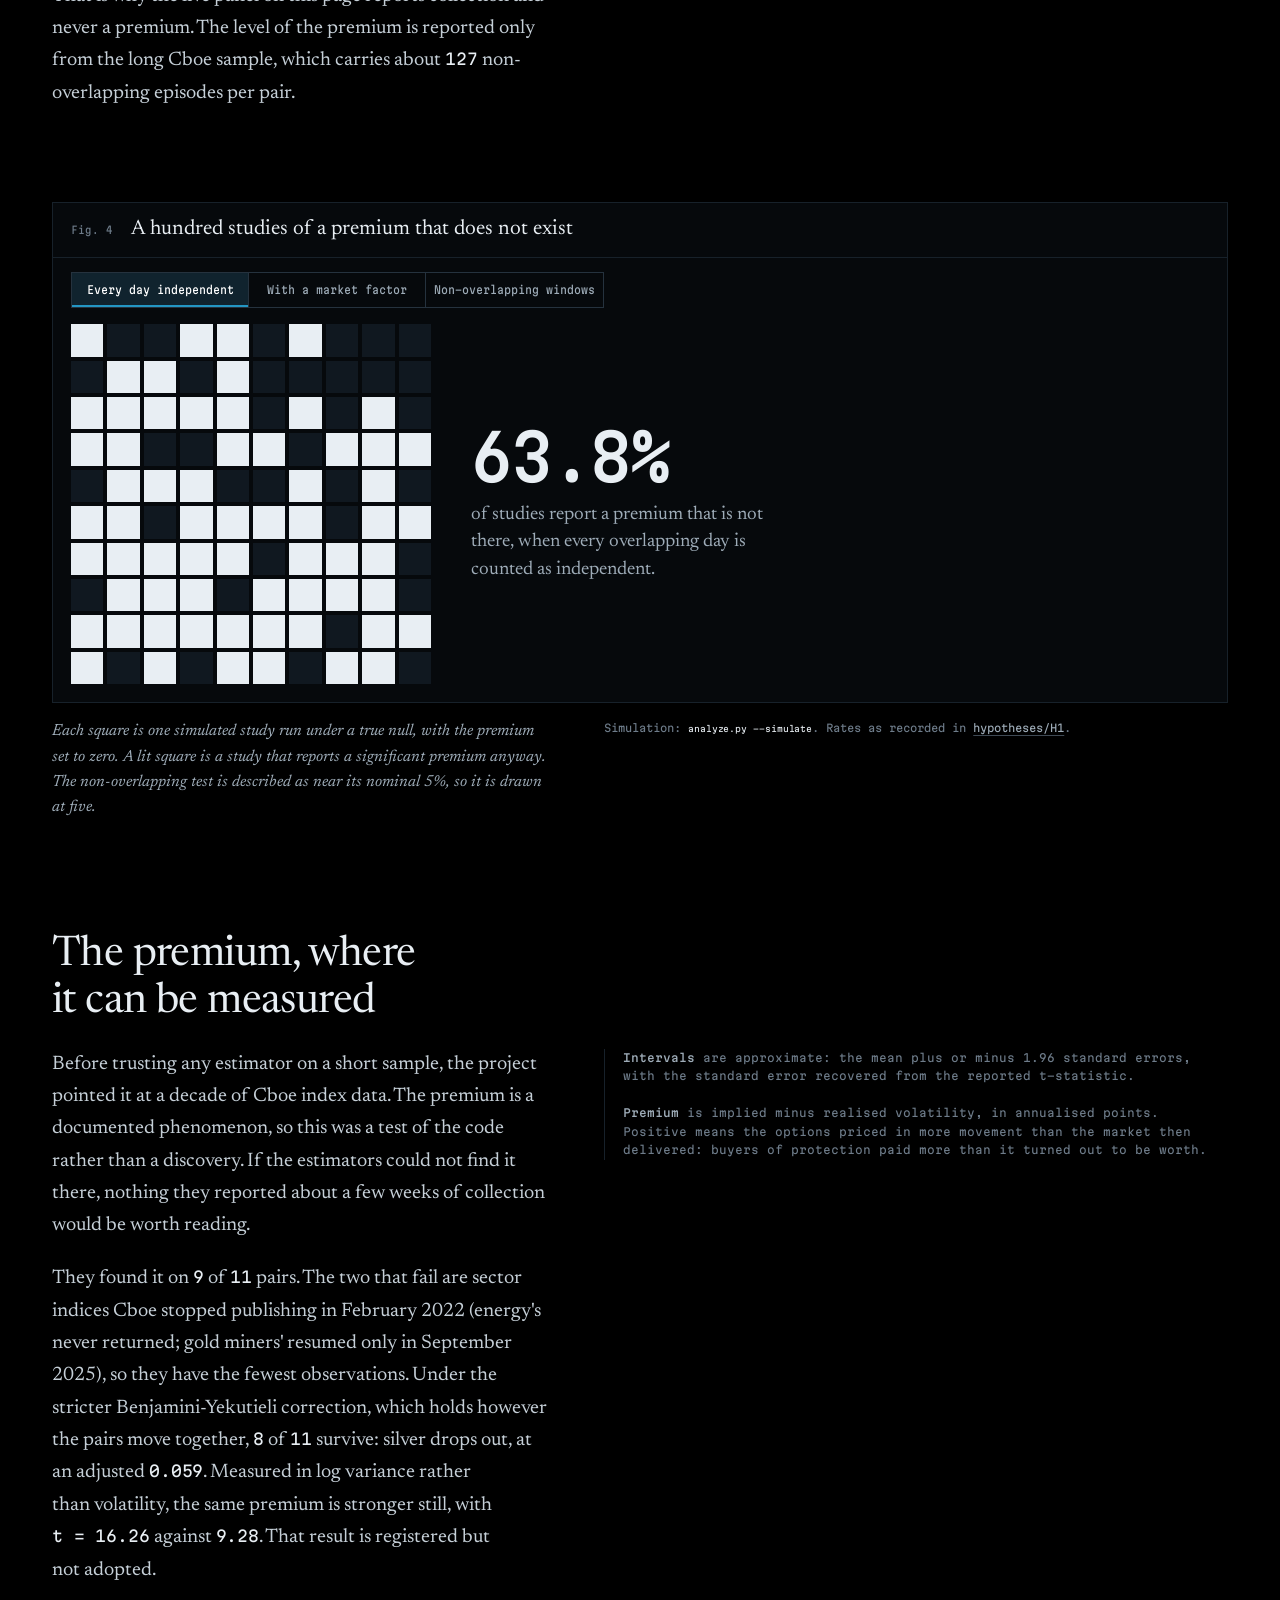
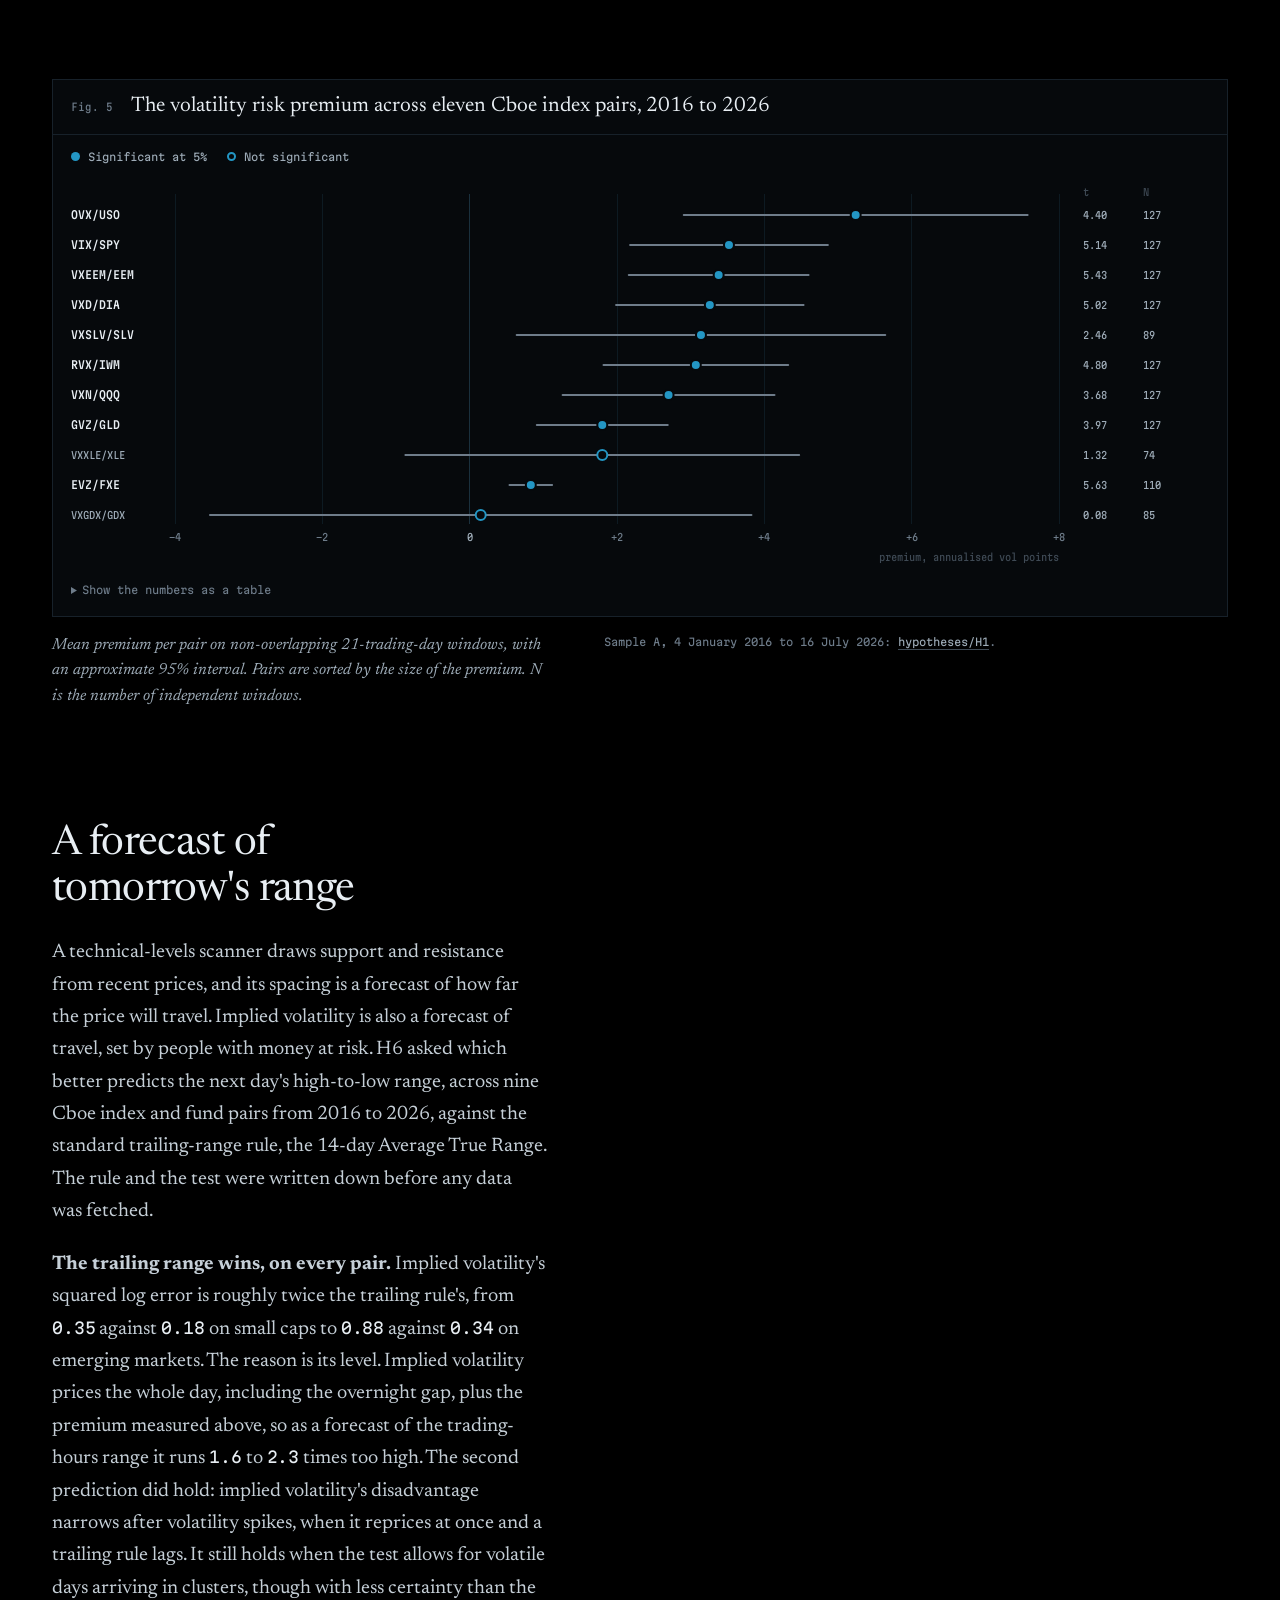
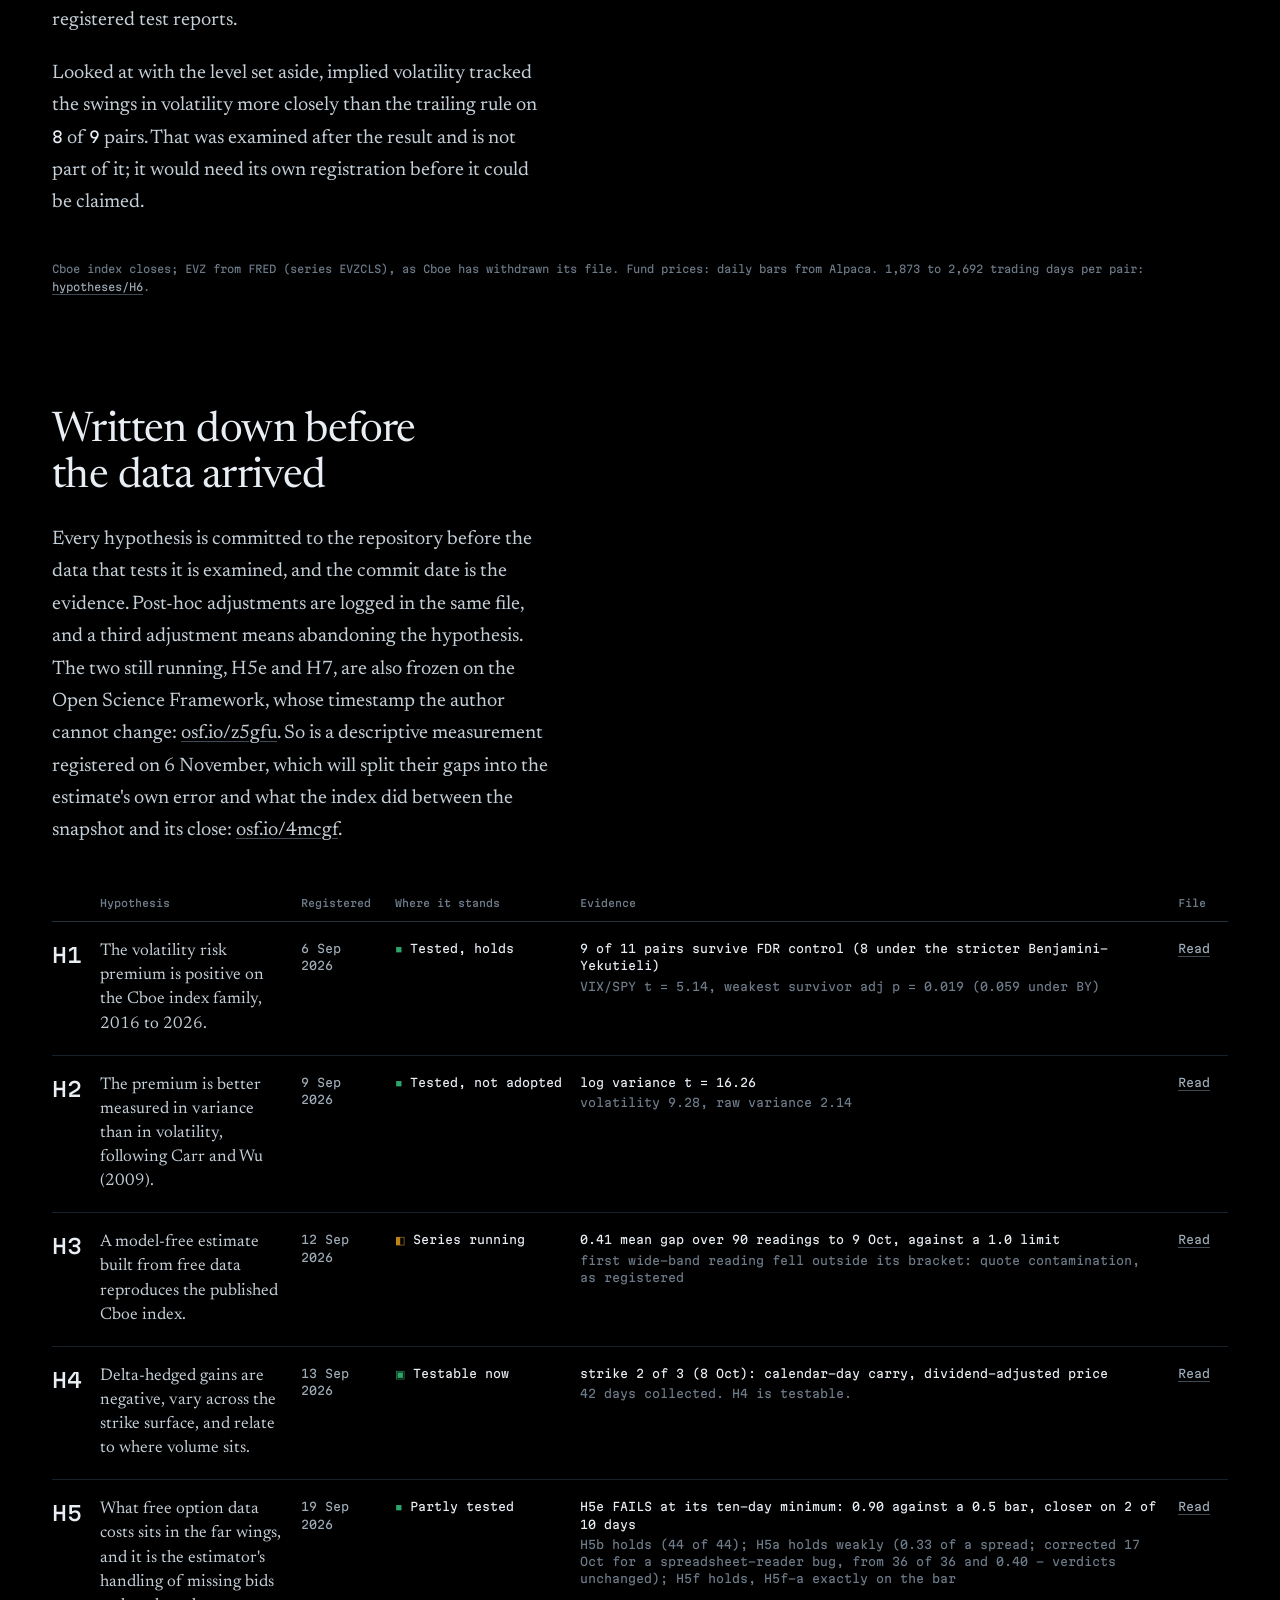
==== commit 5723ef7f: "Whole-project review: the page's Bloomberg figures corrected to the fixed reader's, and a check that" ====
--- a/index.html
+++ b/index.html
@@ -168,22 +168,22 @@
           <tr><td>15 Sep</td><td>TSLA</td><td>78</td><td>0.42</td><td>–</td><td>–</td></tr>
           <tr><td>15 Sep</td><td>USO</td><td>40</td><td>0.64*</td><td>–</td><td>–</td></tr>
           <tr><td>18 Sep</td><td>USO</td><td>97</td><td>0.25</td><td>0.07</td><td>0.40</td></tr>
-          <tr><td>22 Sep</td><td>USO</td><td>107</td><td>0.39</td><td>0.09</td><td>0.00</td></tr>
+          <tr><td>22 Sep</td><td>USO</td><td>113</td><td>0.39</td><td>0.06</td><td>0.00</td></tr>
           <tr><td>22 Sep</td><td>TSLA</td><td>98</td><td>0.87*</td><td>1.00</td><td>1.00</td></tr>
-          <tr><td>23 Sep</td><td>USO</td><td>133</td><td>0.31</td><td>0.01</td><td>0.19</td></tr>
-          <tr><td>23 Sep</td><td>TSLA</td><td>86</td><td>0.28</td><td>0.33</td><td>0.83</td></tr>
+          <tr><td>23 Sep</td><td>USO</td><td>133</td><td>0.31</td><td>0.00</td><td>0.19</td></tr>
+          <tr><td>23 Sep</td><td>TSLA</td><td>87</td><td>0.28</td><td>0.50</td><td>0.83</td></tr>
         </tbody>
       </table></div>
-      <p class="src">* Over half a spread. Both coincide with the underlying moving between the two snapshots, and TSLA's options trade a cent or two wide, so a one-cent difference counts as a whole spread. Far strikes lie beyond ±30% of spot and were recorded from 18 September. On 23 September the two captures were under five minutes apart; the rows show the recorder's nearer expiry, and its second expiry agrees (0.20 for both underlyings).</p>
+      <p class="src">* Over half a spread. Both coincide with the underlying moving between the two snapshots, and TSLA's options trade a cent or two wide, so a one-cent difference counts as a whole spread. Far strikes lie beyond ±30% of spot and were recorded from 18 September. On 23 September the two captures were under five minutes apart; the rows show the recorder's nearer expiry, and its second expiry agrees (0.20 for both underlyings). Three rows were corrected on 11 November 2026 for the spreadsheet-reader bug fixed on 17 October, which had dropped some put rows: 22 Sep USO first read 107 contracts and 0.09 on far puts, 23 Sep USO 0.01 on far puts, and 23 Sep TSLA 86 contracts and 0.33 on far puts.</p>
       <div class="src">Source: Bloomberg Finance L.P. Derived aggregates only: no Bloomberg quote, price or implied volatility is reproduced here, and none is stored in this repository.</div>
     </div>
     <div class="prose" style="margin-top:28px">
-      <p><b>The implied volatilities differ by a day count.</b> With prices agreeing, the free feed's implied volatilities still read one to two points above Bloomberg's. The difference is the calendar: Bloomberg annualises on 252 trading days, the free feed on 365 calendar days. Bloomberg's help desk confirmed the 252-day convention in writing on 23 September. Across ten expiry blocks on 15 and 16 September (three underlyings, 546 contracts) the median gap was <span class="m">+1.15</span> points on the calendar clock and <span class="m">+0.07</span> on the trading-day clock, and the clock alone predicts each block's gap with no fitted parameter: slope <span class="m">1.01</span> (standard error 0.13), R² <span class="m">0.88</span>. Two later days agree. Trading-time against calendar-time annualisation is textbook, in Hull and in Natenberg, so this is a reconciliation, not a discovery.</p>
-      <p>It also has a limit, found by the test designed to find one. On a contract 21 months out, where the two clocks nearly coincide, the gap should all but vanish. It does not: <span class="m">+0.95</span> points remain on the trading-day clock (94 contracts), and early exercise does not account for them. So the calendar is the whole difference at the one-month maturities this project records, and not at long ones, where something else in the two models separates them.</p>
+      <p><b>The implied volatilities differ by a day count.</b> With prices agreeing, the free feed's implied volatilities still read one to two points above Bloomberg's. The difference is the calendar: Bloomberg annualises on 252 trading days, the free feed on 365 calendar days. Bloomberg's help desk confirmed the 252-day convention in writing on 23 September. Across ten expiry blocks on 15 and 16 September (three underlyings, 542 contracts) the median gap was <span class="m">+1.14</span> points on the calendar clock and <span class="m">+0.07</span> on the trading-day clock, and the clock alone predicts each block's gap with no fitted parameter: slope <span class="m">1.01</span> (standard error 0.14), R² <span class="m">0.87</span>. Two later days agree. (Corrected 11 November 2026 for the reader bug named under the table: first published as 546 contracts, +1.15, standard error 0.13 and R² 0.88.) Trading-time against calendar-time annualisation is textbook, in Hull and in Natenberg, so this is a reconciliation, not a discovery.</p>
+      <p>It also has a limit, found by the test designed to find one. On a contract 21 months out, where the two clocks nearly coincide, the gap should all but vanish. It does not: <span class="m">+0.96</span> points remain on the trading-day clock (109 contracts), and early exercise does not account for them. (Corrected 11 November 2026 for the same reader bug: first published as +0.95 on 94 contracts.) So the calendar is the whole difference at the one-month maturities this project records, and not at long ones, where something else in the two models separates them.</p>
       <div class="src">Source: Bloomberg Finance L.P. Derived aggregates only: no Bloomberg quote, price or implied volatility is reproduced here, and none is stored in this repository.</div>
     </div>
     <div class="prose" style="margin-top:28px">
-      <p><b>The far wings expose the estimator.</b> Adding the strikes beyond ±30% to USO's estimate lifted it by <span class="m">5.28</span> volatility points on the free feed and <span class="m">4.91</span> on Bloomberg's own prices on 18 September, when a quote with no bid is counted at half its ask, as the registered estimator does. Under Cboe's rule of discarding such quotes the lifts were <span class="m">0.94</span> and <span class="m">0.96</span>. The distortion appears on both vendors' prices, so on these contracts it belongs to the estimator's handling of empty bids, not to the free feed (Bloomberg's figures corrected 17 October 2026 for a spreadsheet-reader bug; the conclusion is unchanged). On 23 September, with the captures minutes apart, USO's far wing gave the same answer: <span class="m">14.61</span> and <span class="m">14.78</span> points as registered, <span class="m">1.10</span> and <span class="m">1.24</span> under Cboe's rule. Hypothesis H5 tests it properly. After three matched days, every far-wing contract with no bid on the free feed had none on Bloomberg either (<span class="m">36</span> of <span class="m">36</span>); the wing mids pass the half-spread test at the median (<span class="m">0.40</span>), but only because contracts without bids agree trivially, and on contracts both feeds bid the median is <span class="m">0.67</span>. The file records what a same-minute check against the consolidated options feed adds.</p>
+      <p><b>The far wings expose the estimator.</b> Adding the strikes beyond ±30% to USO's estimate lifted it by <span class="m">5.28</span> volatility points on the free feed and <span class="m">4.91</span> on Bloomberg's own prices on 18 September, when a quote with no bid is counted at half its ask, as the registered estimator does. Under Cboe's rule of discarding such quotes the lifts were <span class="m">0.94</span> and <span class="m">0.96</span>. The distortion appears on both vendors' prices, so on these contracts it belongs to the estimator's handling of empty bids, not to the free feed (Bloomberg's figures corrected 17 October 2026 for a spreadsheet-reader bug; the conclusion is unchanged). On 23 September, with the captures minutes apart, USO's far wing gave the same answer: <span class="m">14.61</span> and <span class="m">14.78</span> points as registered, <span class="m">1.10</span> and <span class="m">1.24</span> under Cboe's rule. Hypothesis H5 tests it properly. After three matched days, every far-wing contract with no bid on the free feed had none on Bloomberg either (<span class="m">44</span> of <span class="m">44</span>); the wing mids pass the half-spread test at the median (<span class="m">0.33</span>), but only because contracts without bids agree trivially, and on contracts both feeds bid the median is <span class="m">0.67</span>. (First read on 23 September as 36 of 36 and 0.40; corrected 17 October 2026 for the same reader bug, and here on 11 November. Both verdicts are unchanged.) The file records what a same-minute check against the consolidated options feed adds.</p>
       <div class="src">Source: Bloomberg Finance L.P. Derived aggregates only: no Bloomberg quote, price or implied volatility is reproduced here, and none is stored in this repository.</div>
     </div>
   </section>
@@ -349,7 +349,7 @@
   <section class="section">
     <h2>What this cannot show</h2>
     <ul class="limits">
-      <li><b>The series is young.</b> The model-free comparison was calibrated on a single day, 11 September 2026. The series behind H3 began on 14 September and holds about four weeks; H3 is tested on that series, not on the calibration.</li>
+      <li><b>The series is young.</b> The model-free comparison was calibrated on a single day, 11 September 2026. The series behind H3 began on 14 September and its registered window closed on 11 November 2026, about two months; H3 is tested on that series, not on the calibration.</li>
       <li><b>The feed is indicative.</b> Alpaca's free options data is not consolidated OPRA. Levels are approximate, and changes over time are more trustworthy than any single reading.</li>
       <li><b>The daily panel is short.</b> Its 30-day windows overlap, so a month of rows is about one independent observation. It reports collection, not a premium.</li>
       <li><b>One snapshot a day, before the close.</b> The free feed is read at about 2:30 p.m. New York and Cboe's indices close at 4:00, so every gap to an index includes whatever moved in between. The snapshot settled at that time on 1 October; September's ran later and less evenly. How much moves in that window has now been measured on consolidated quotes: on 25 turbulent days per fund between 2016 and 2026, the same volatility estimate moved a median 0.53 points between 2:30 and 3:55 p.m. (gold 0.14). That is large beside the tightest registered bars (0.25-0.30), so part of any gap is timing, not data. <span class="src">Data provided by Databento (OPRA consolidated NBBO).</span></li>
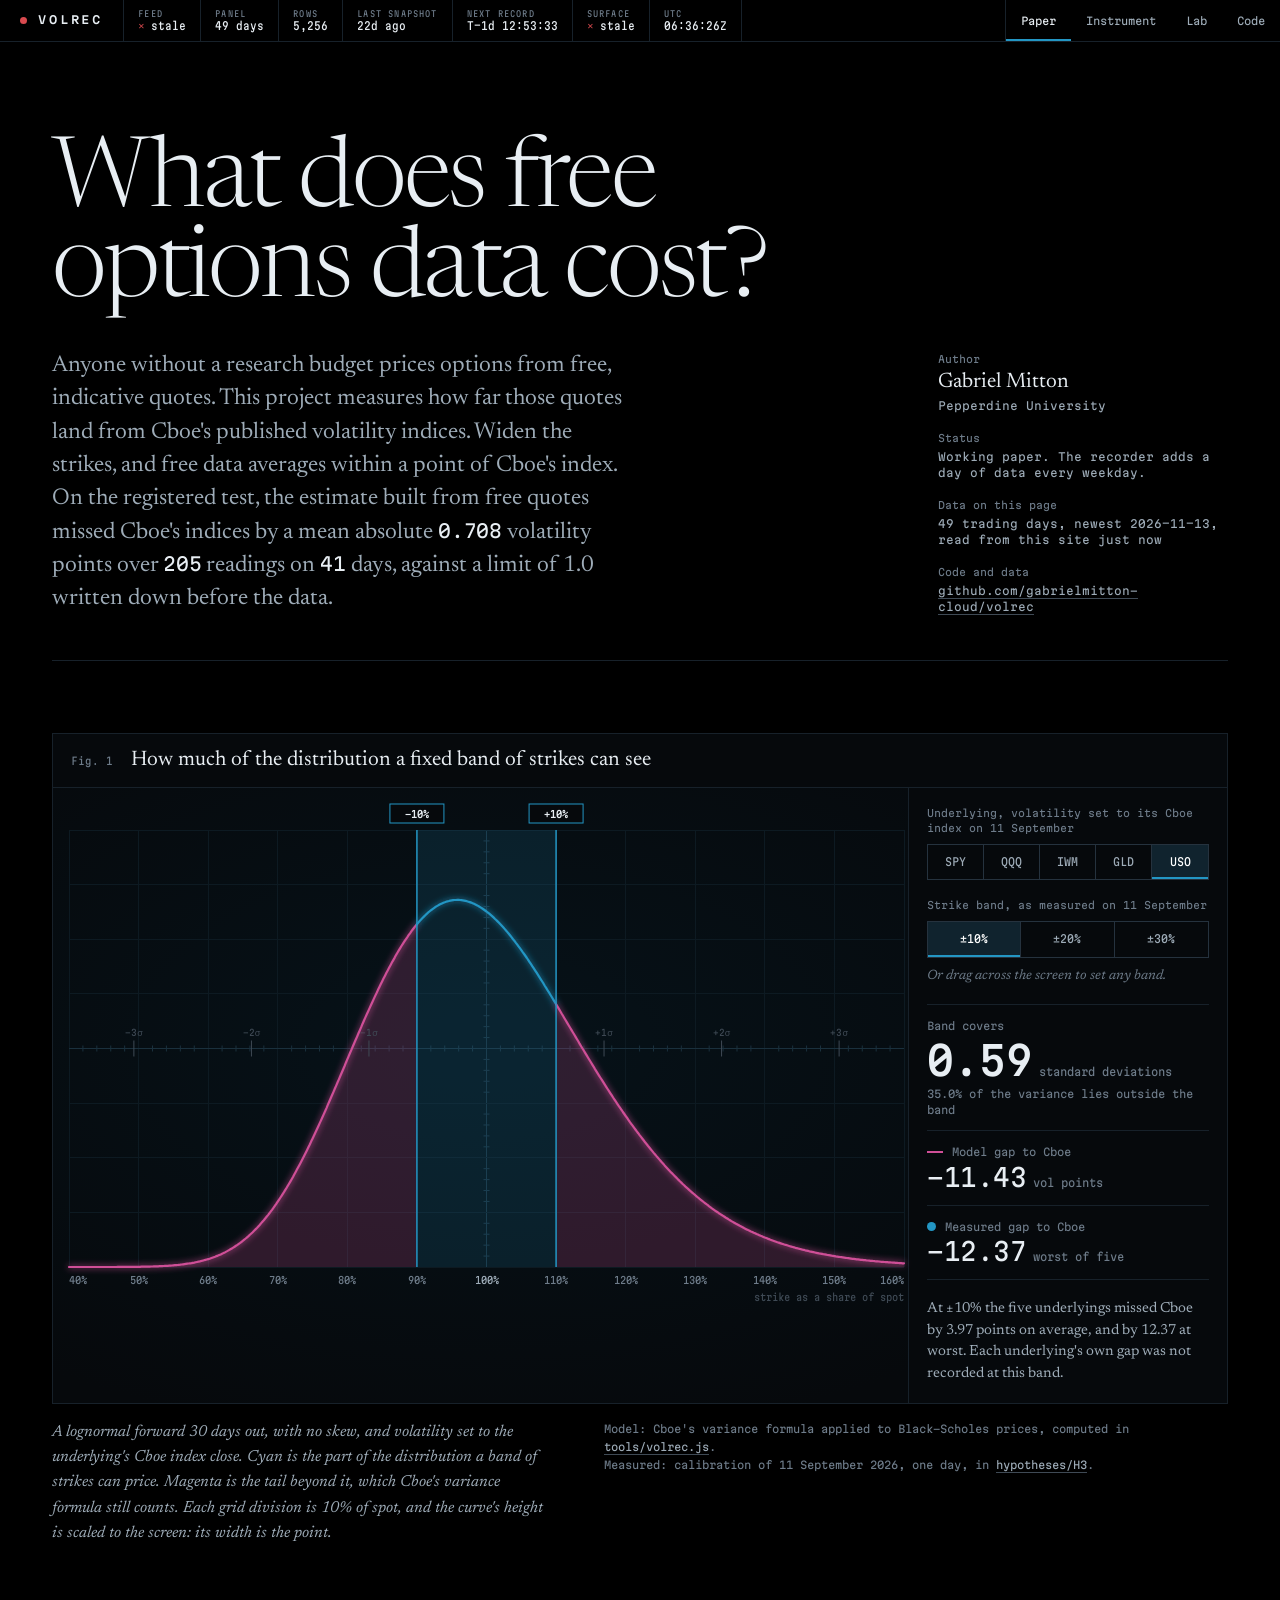
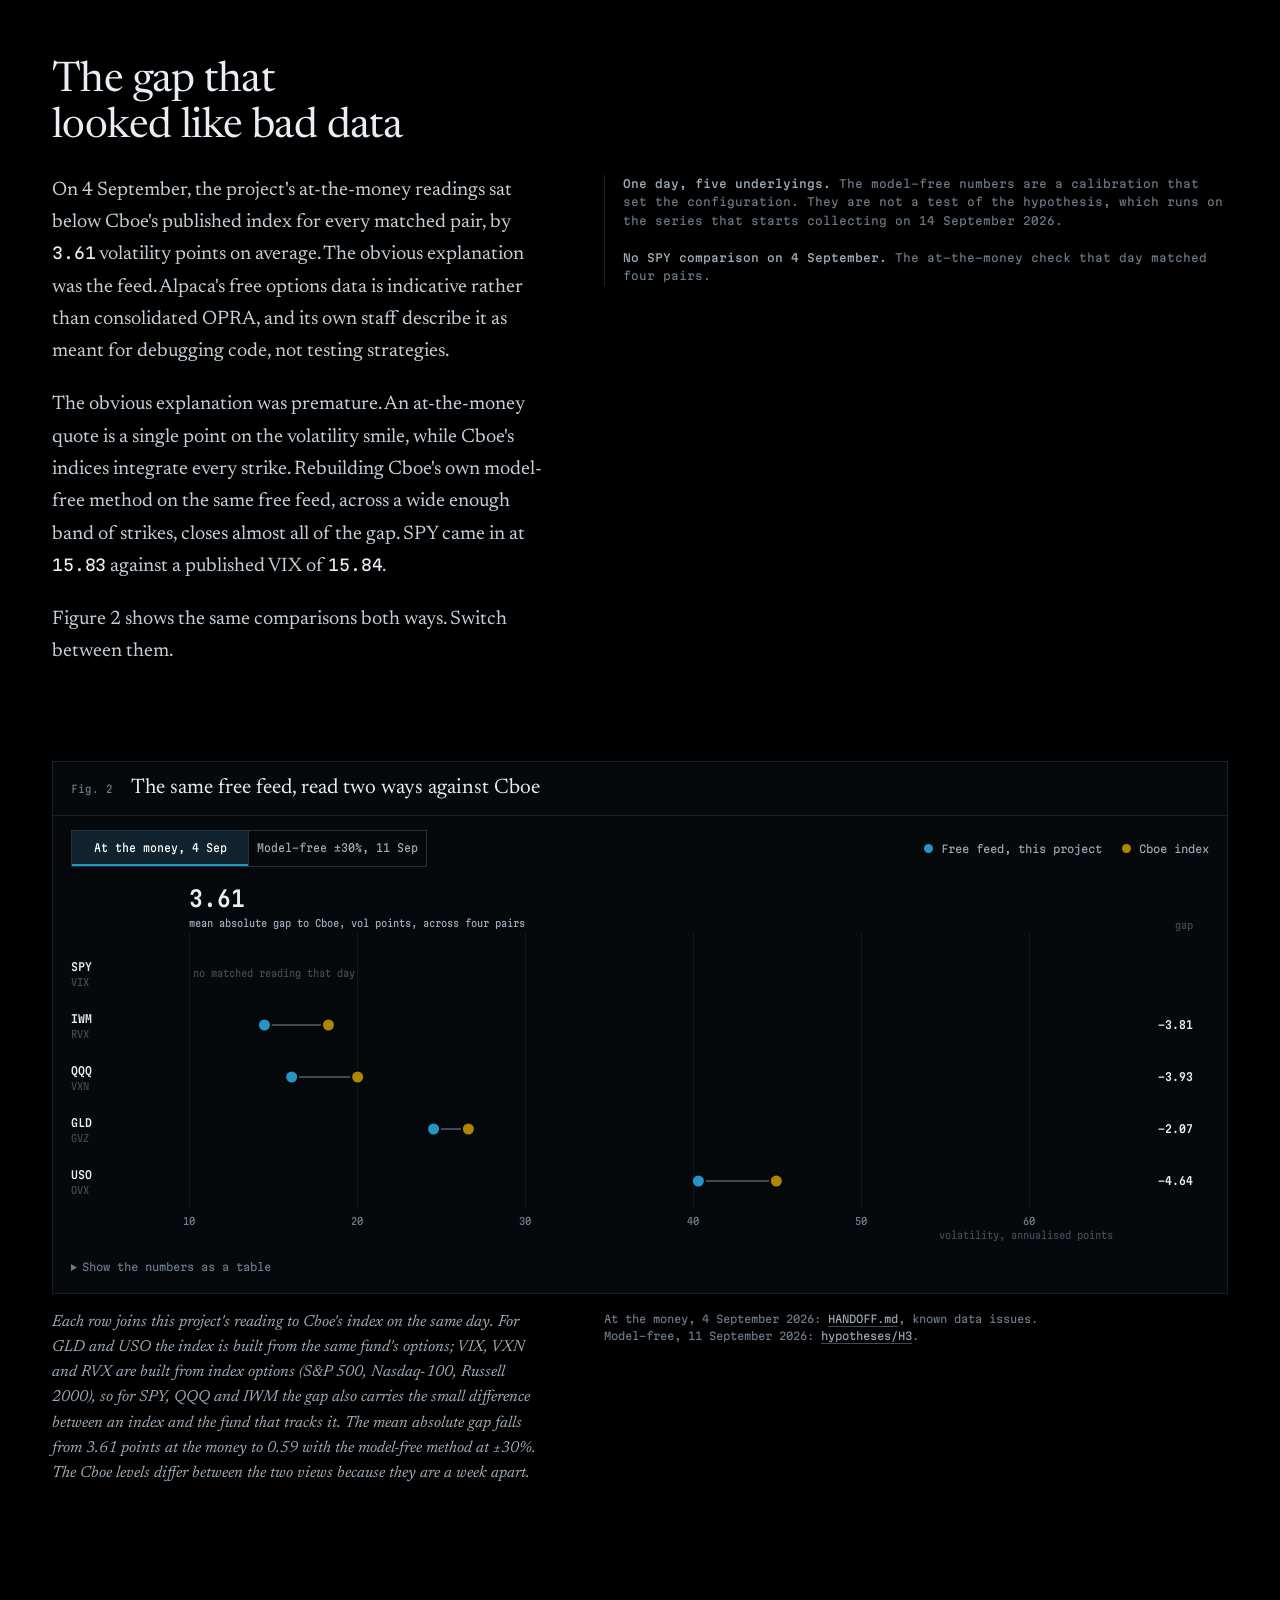
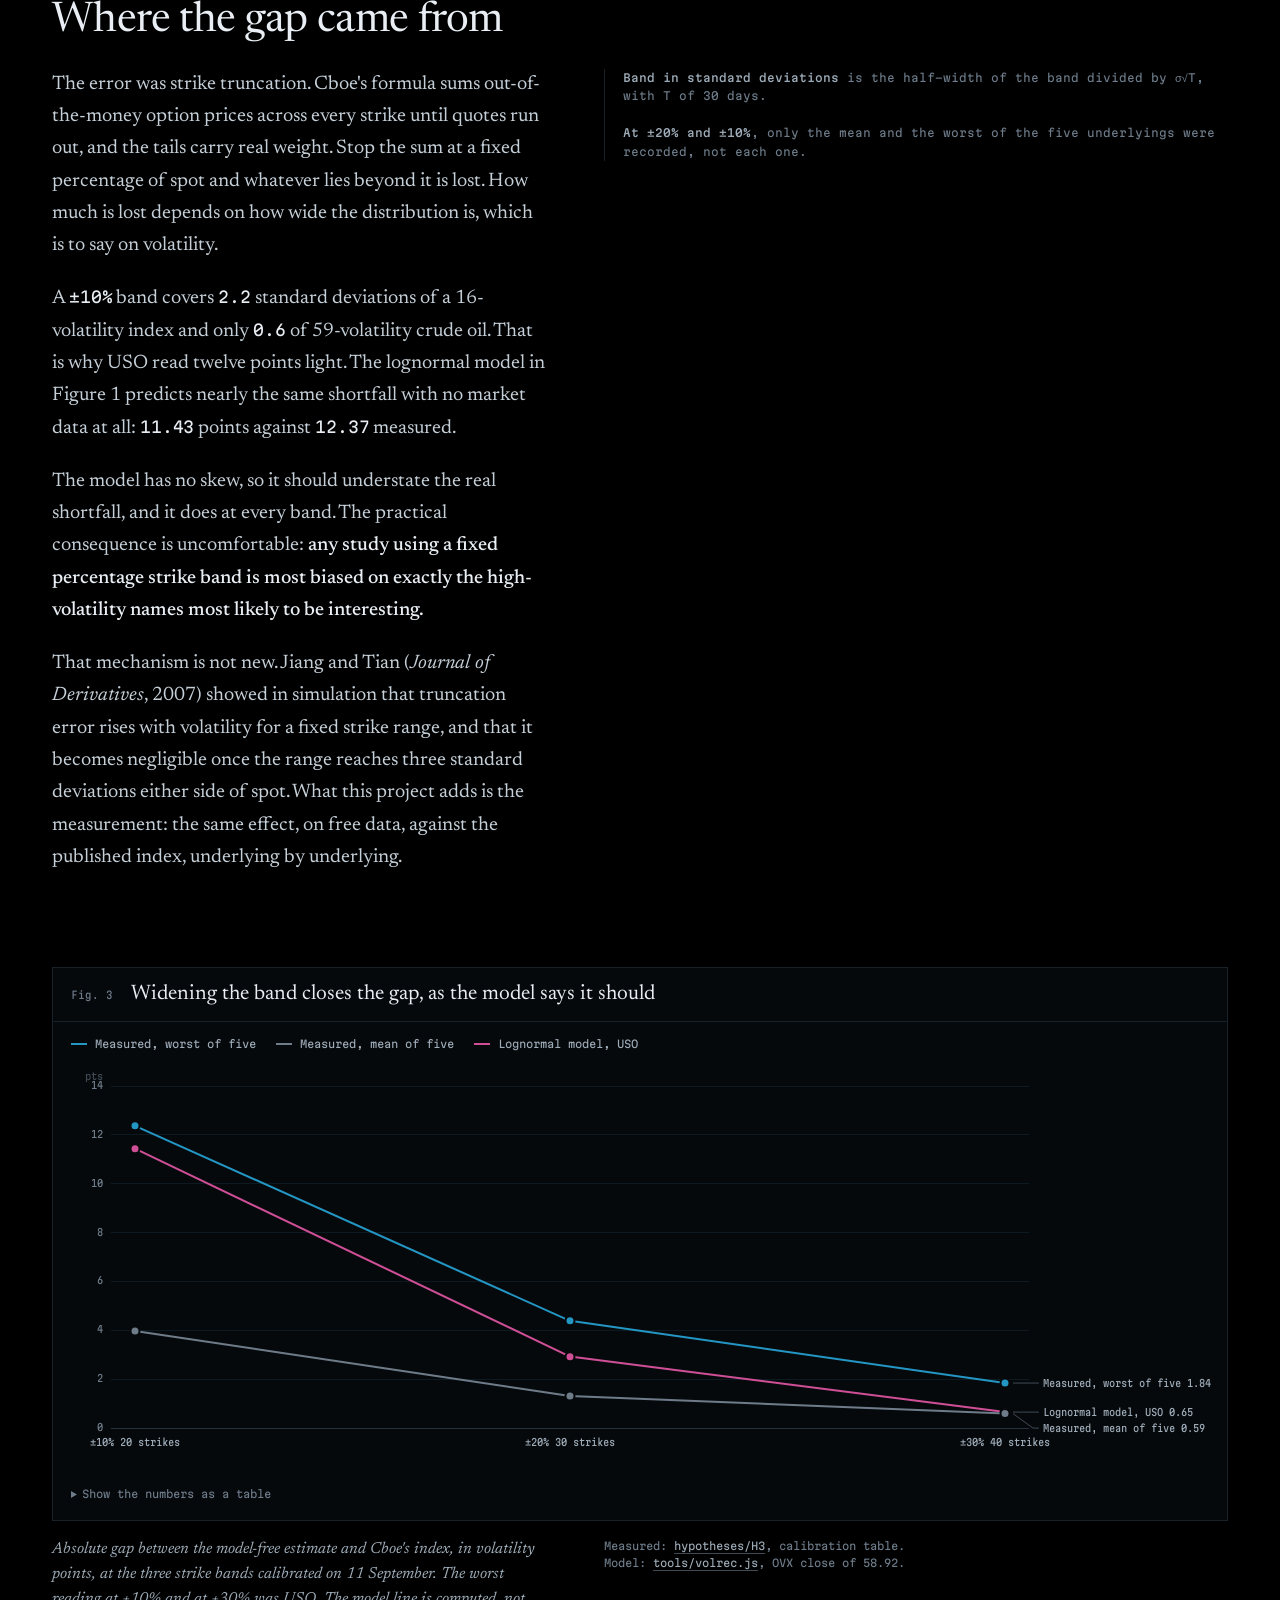
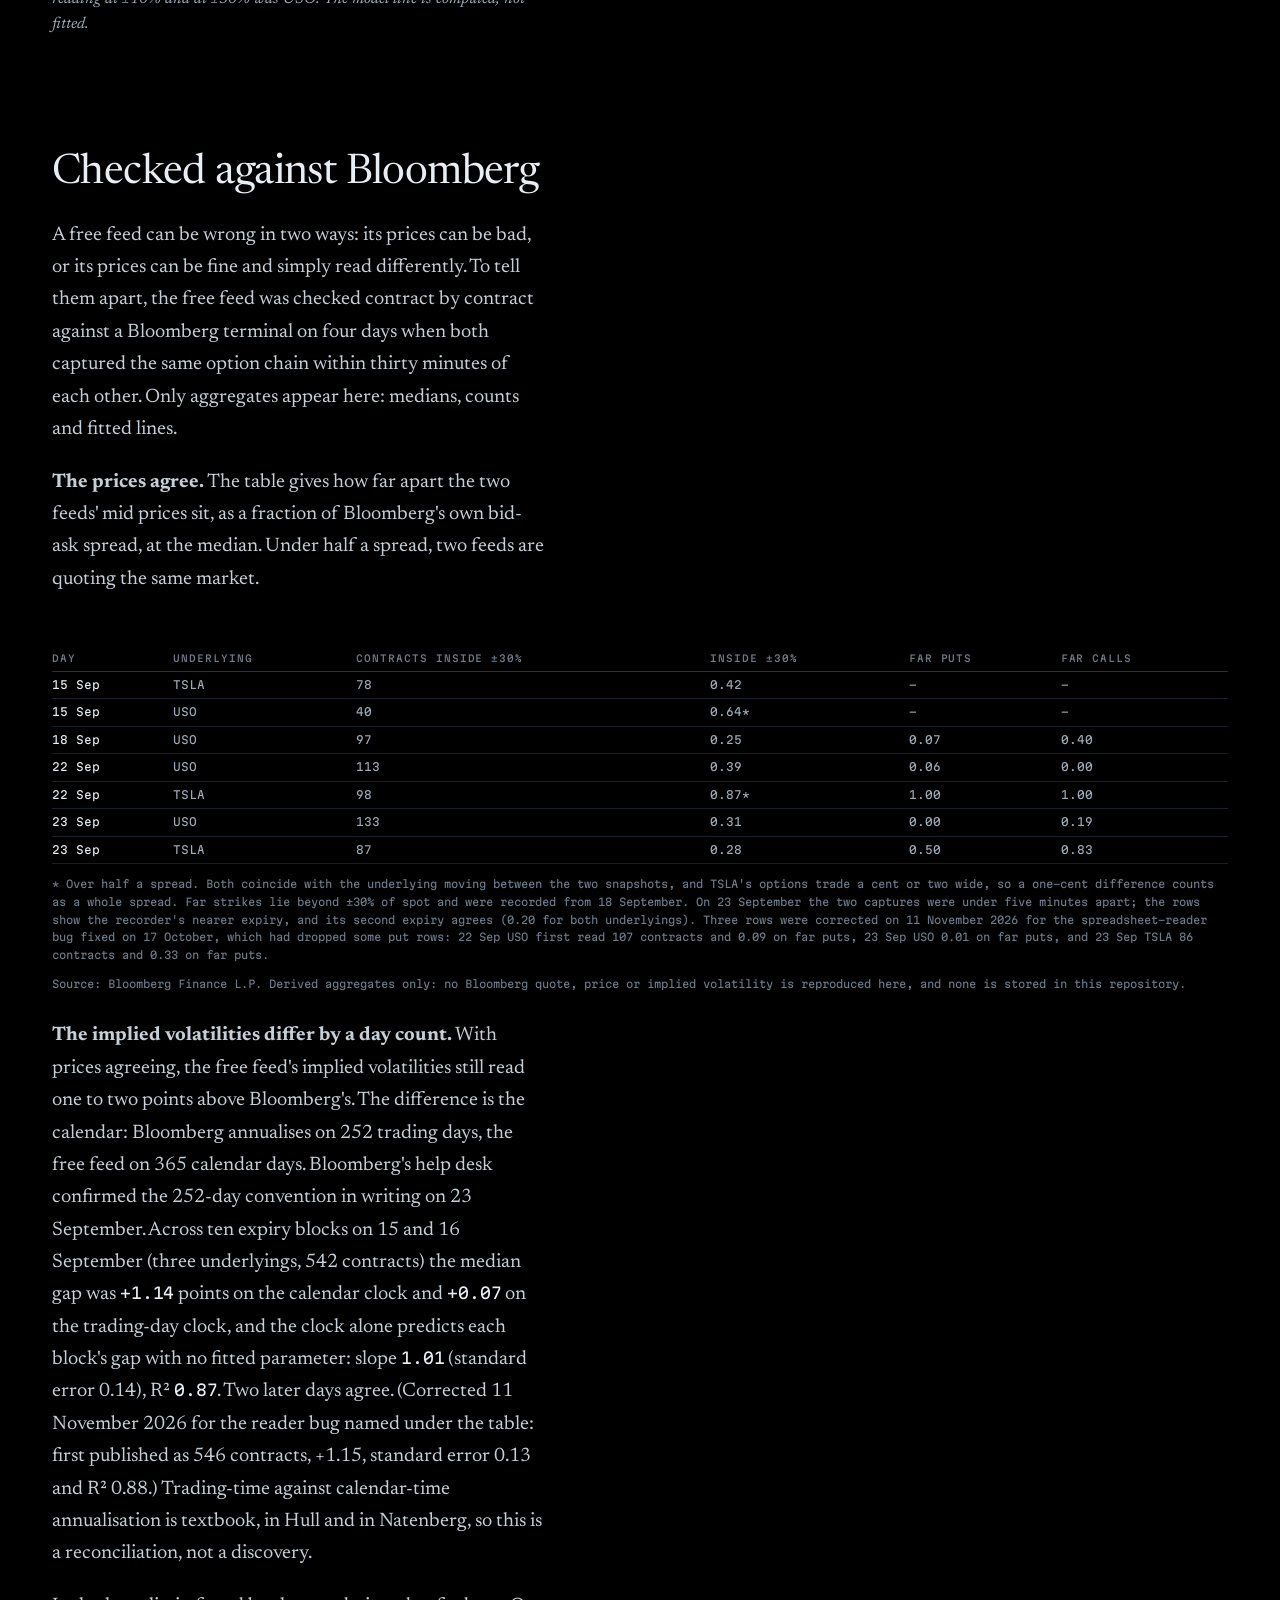
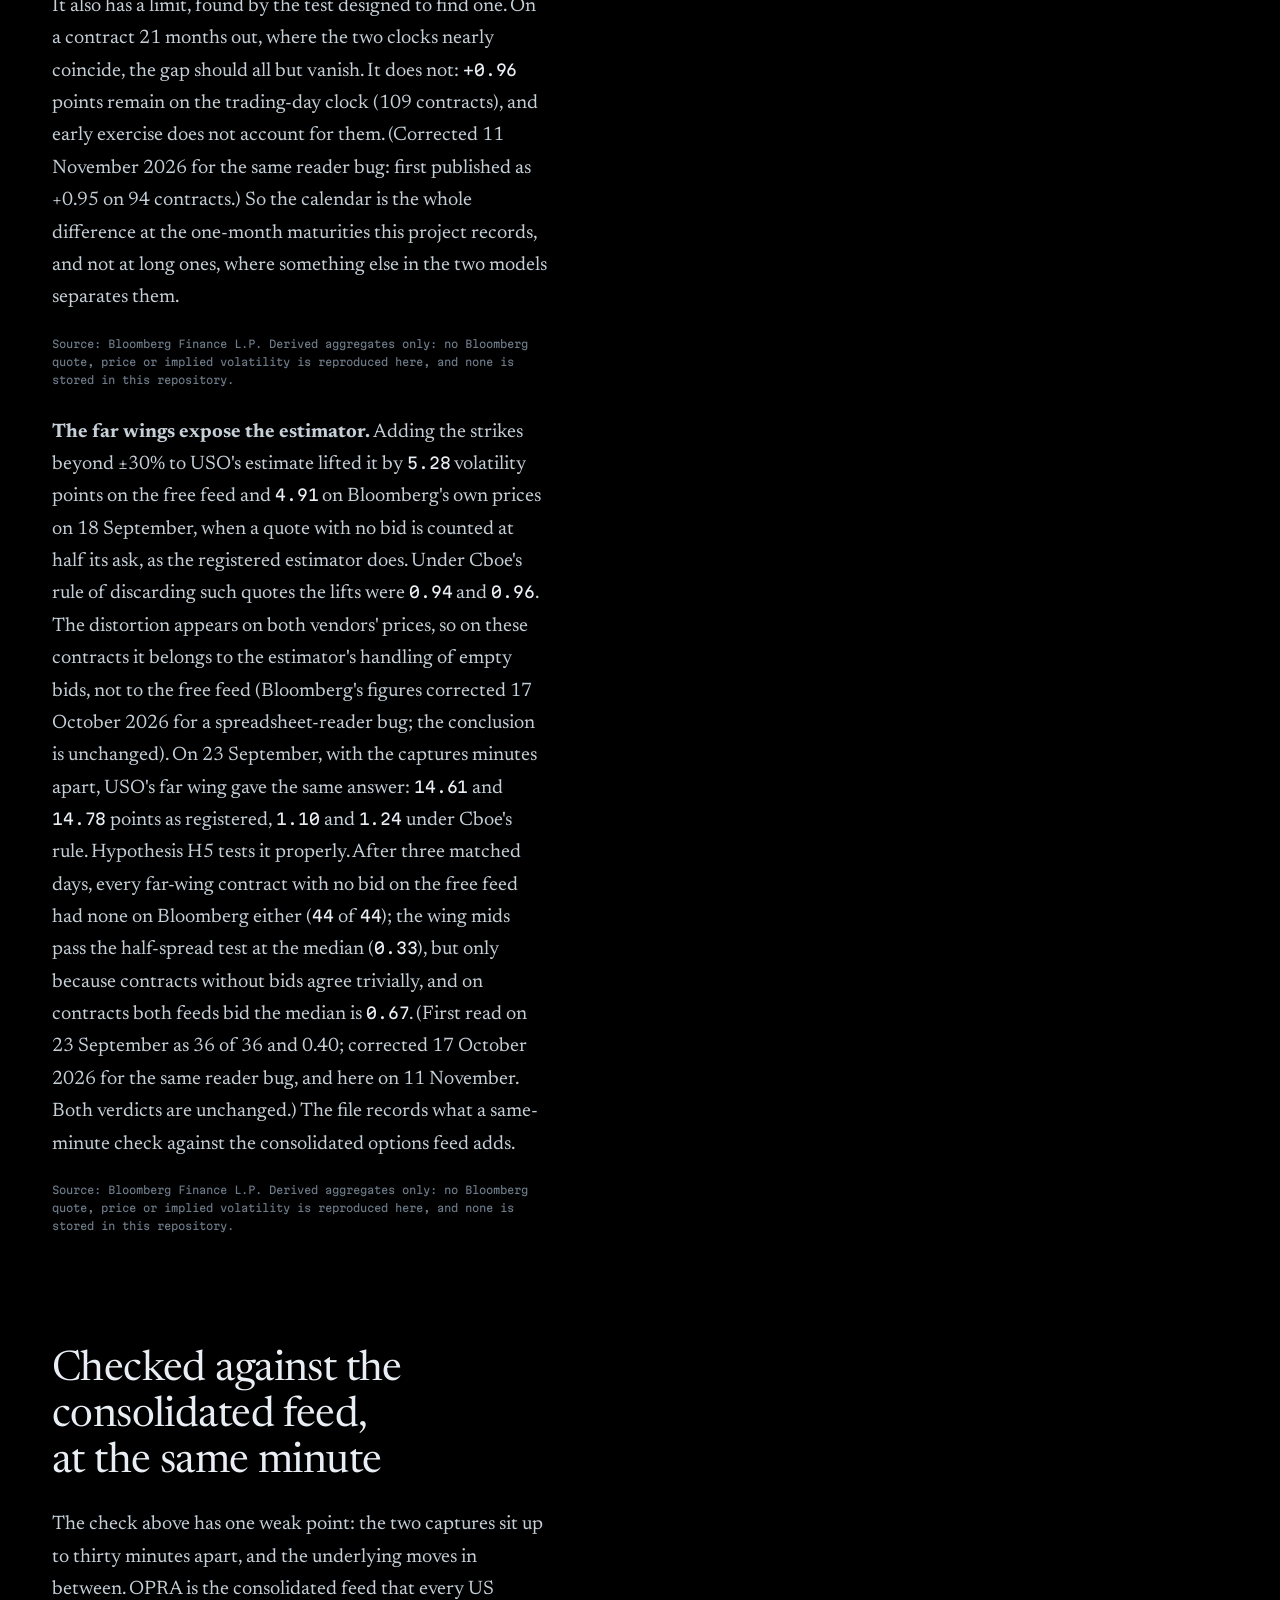
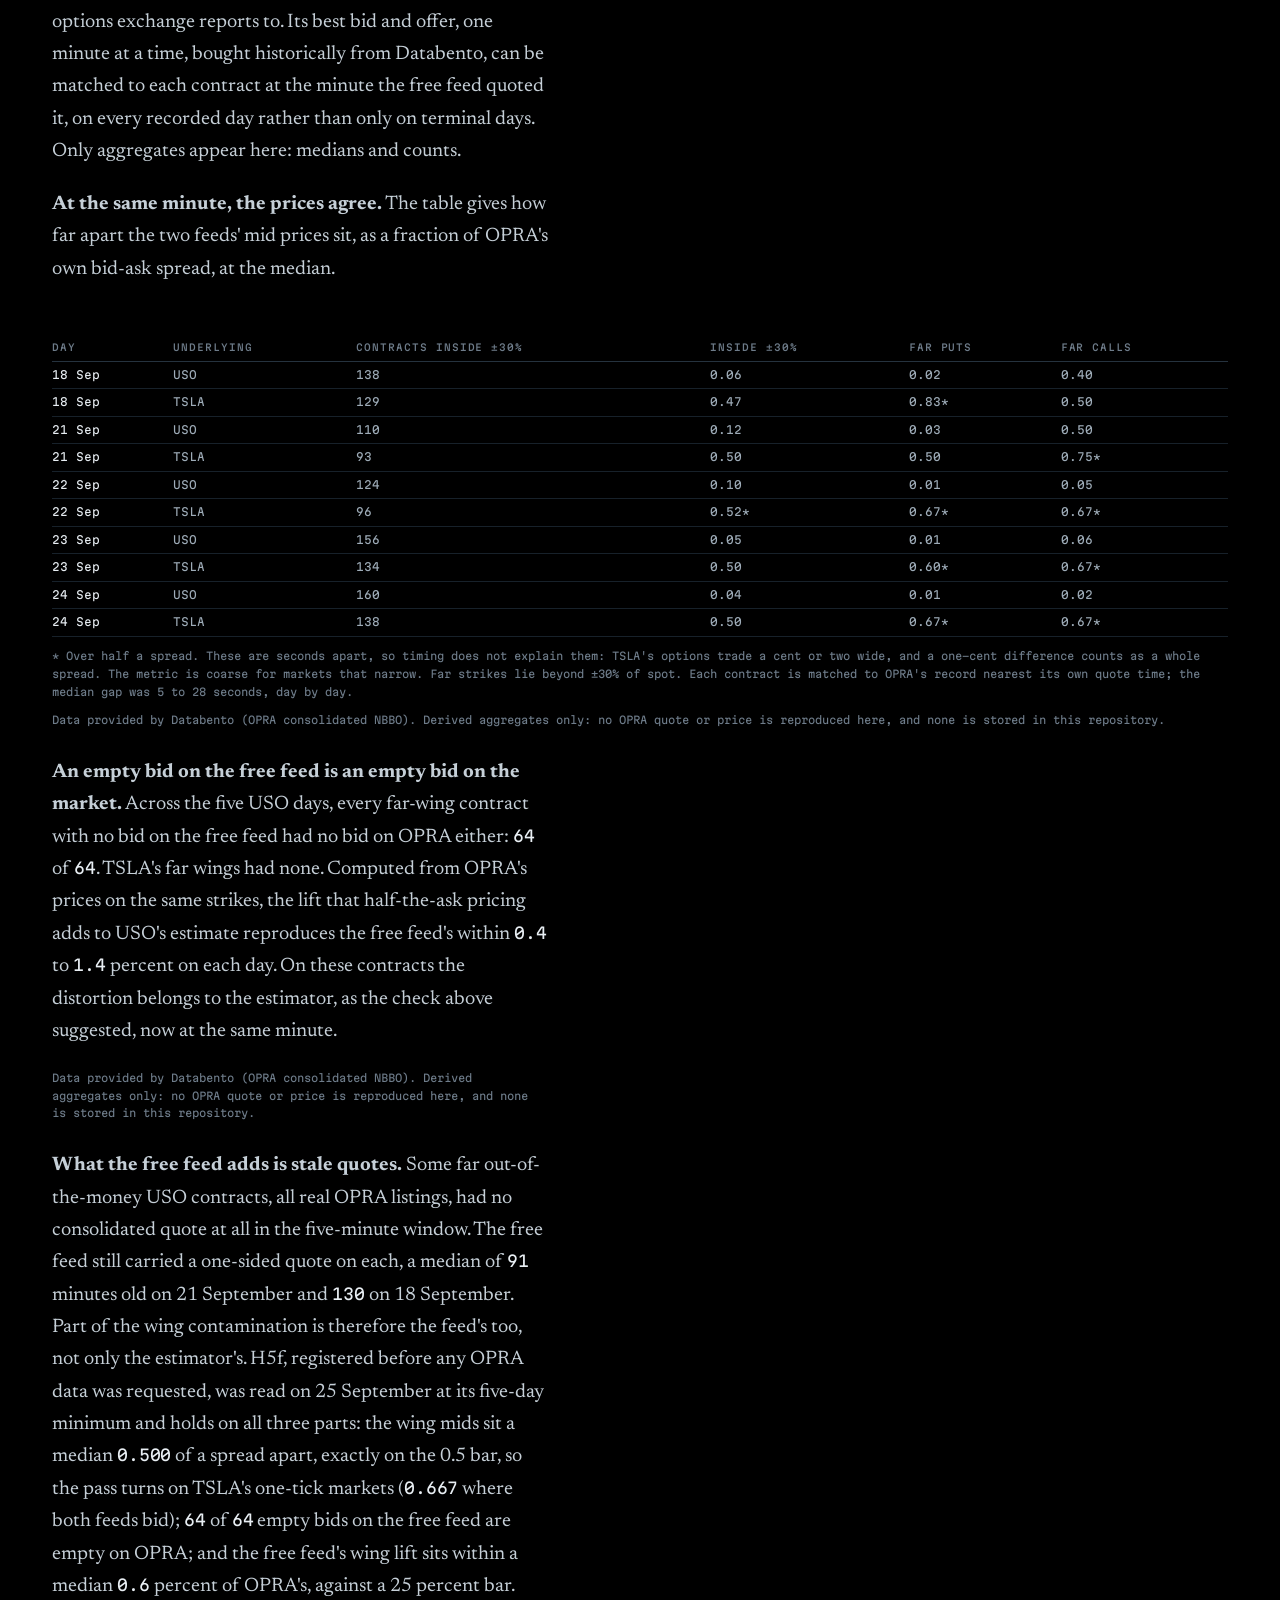
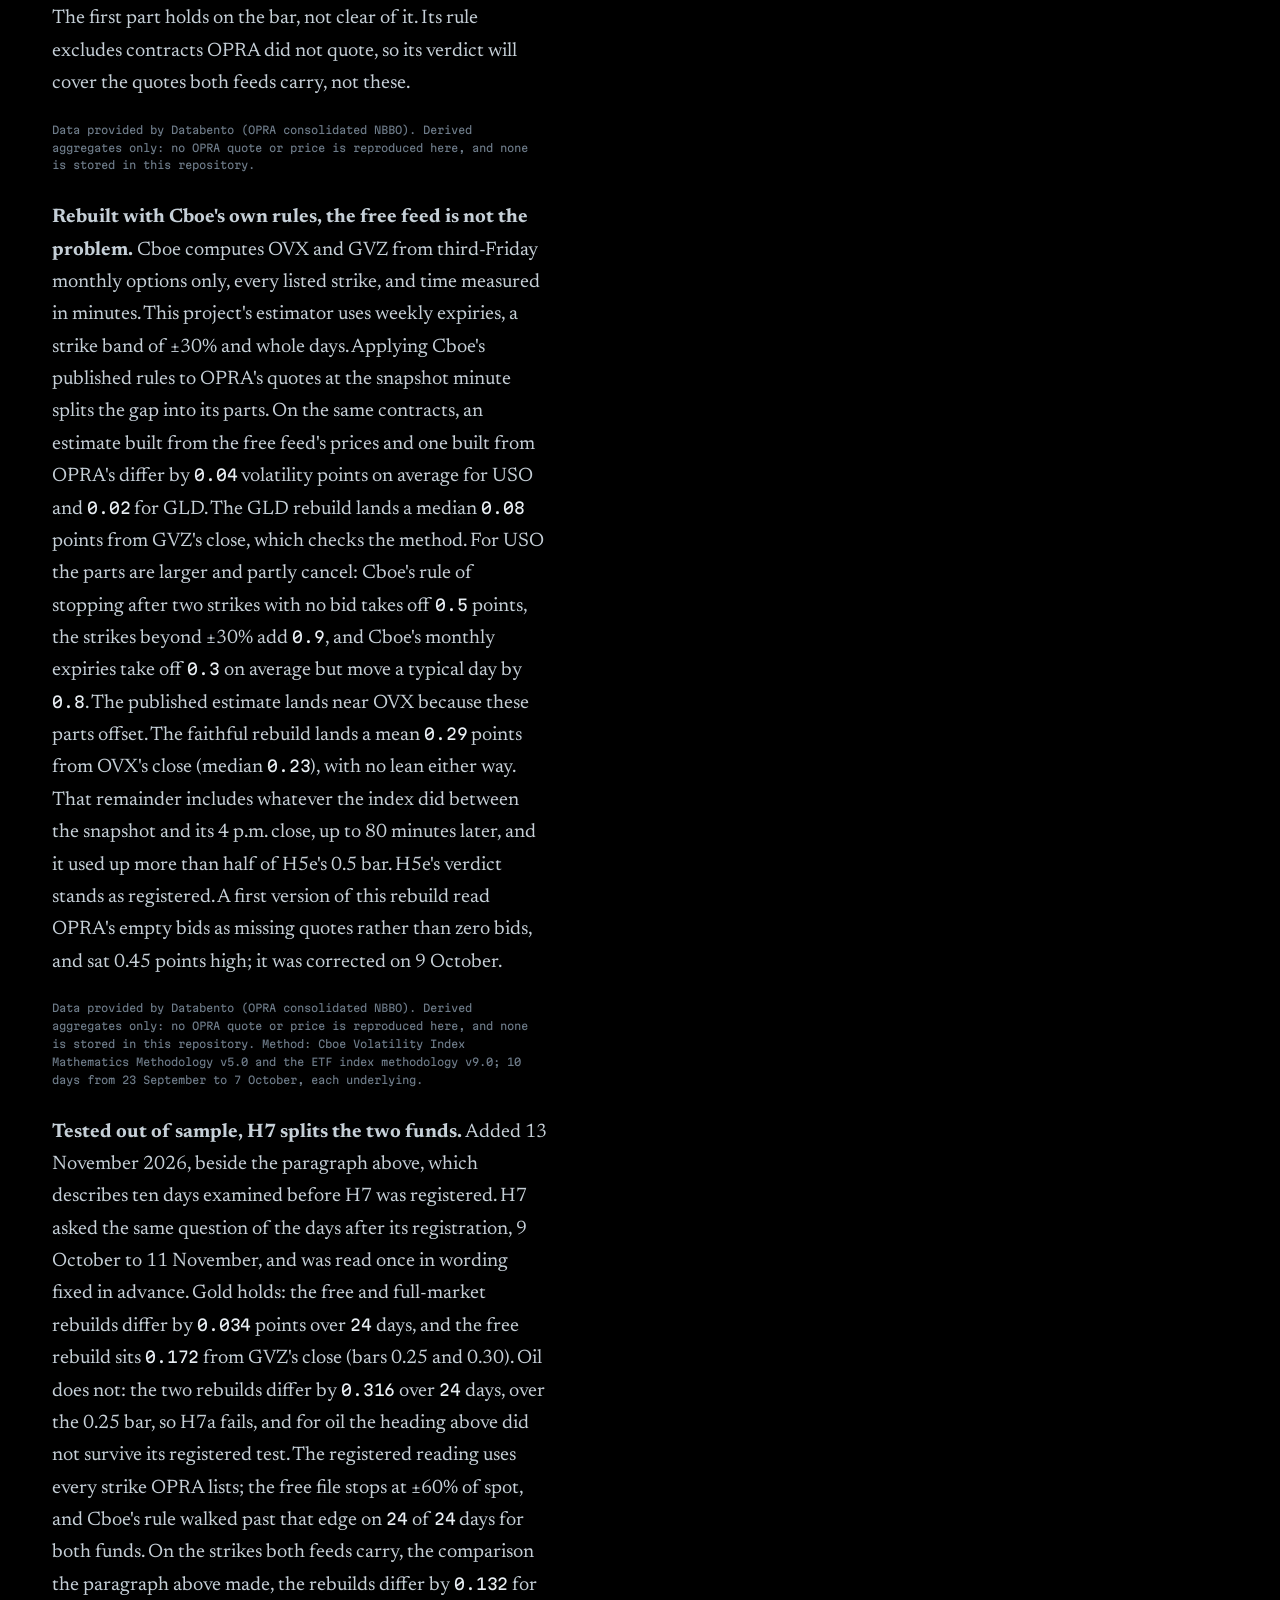
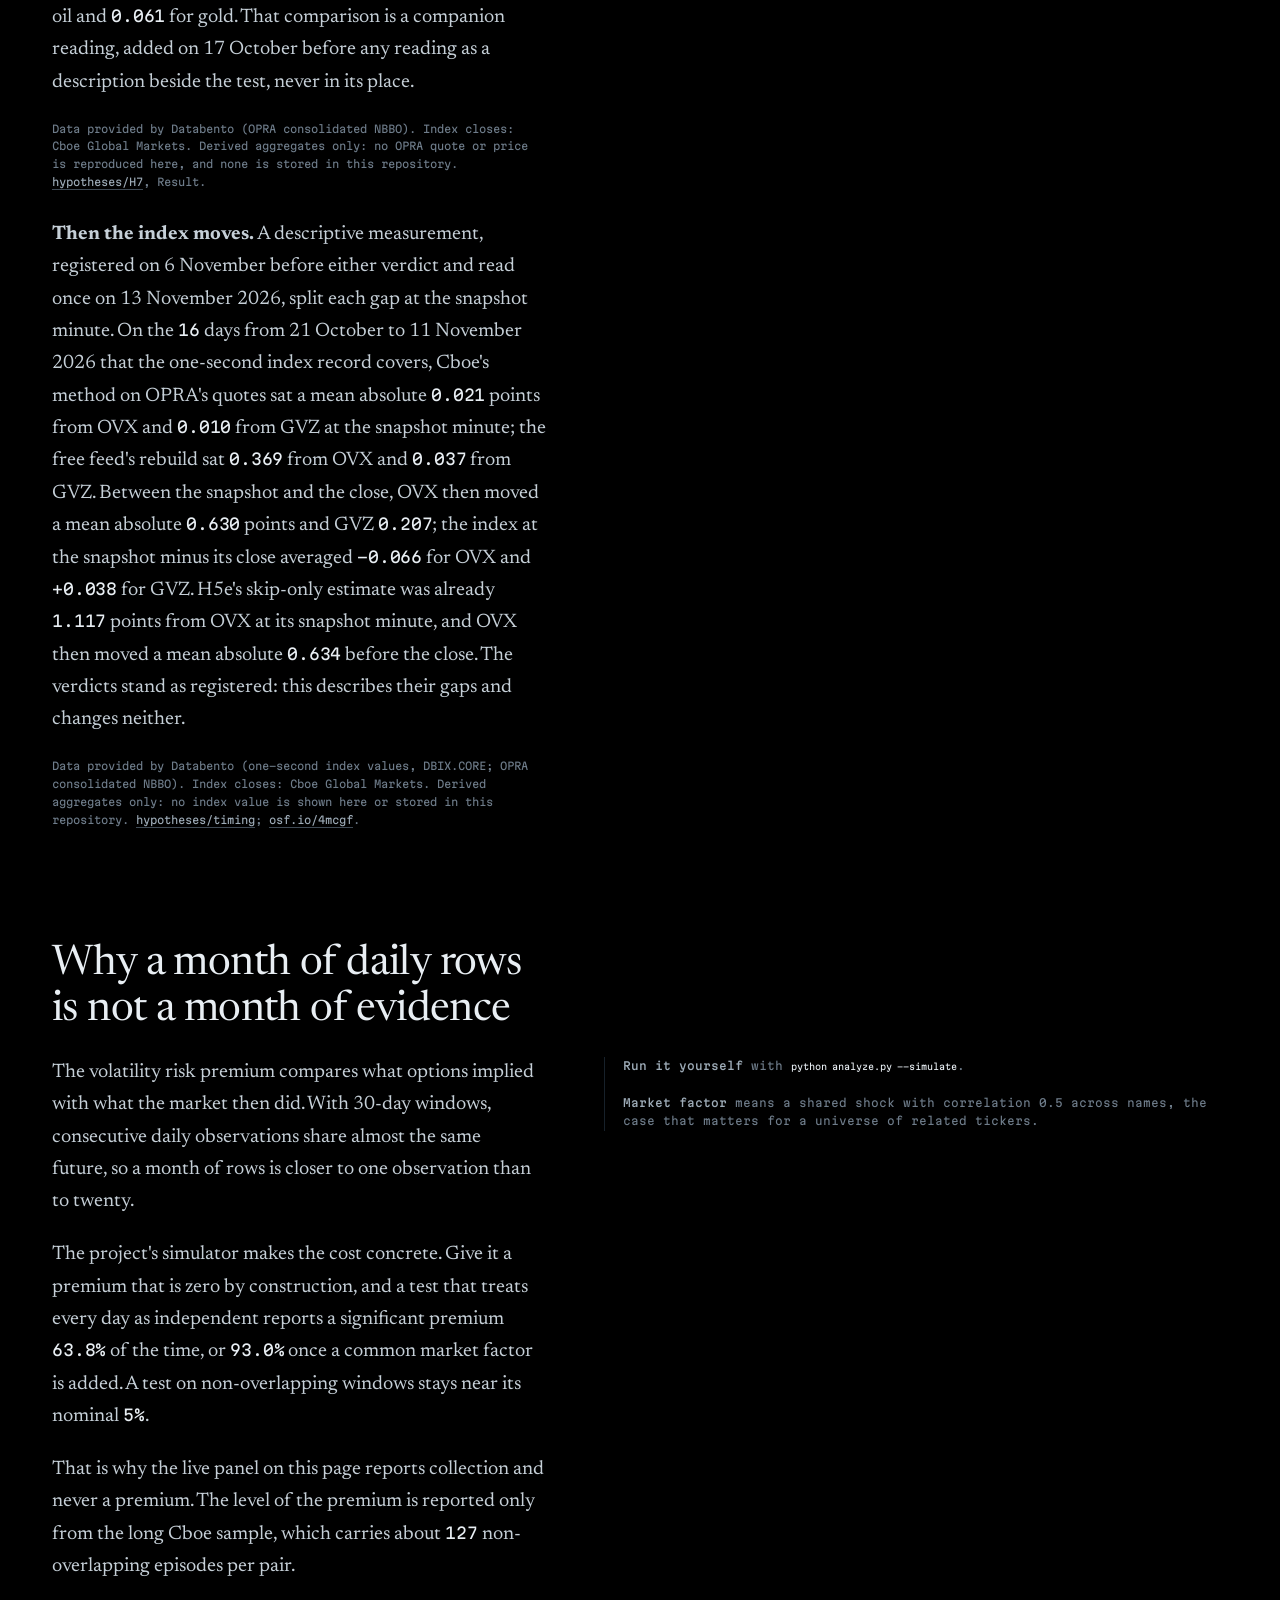
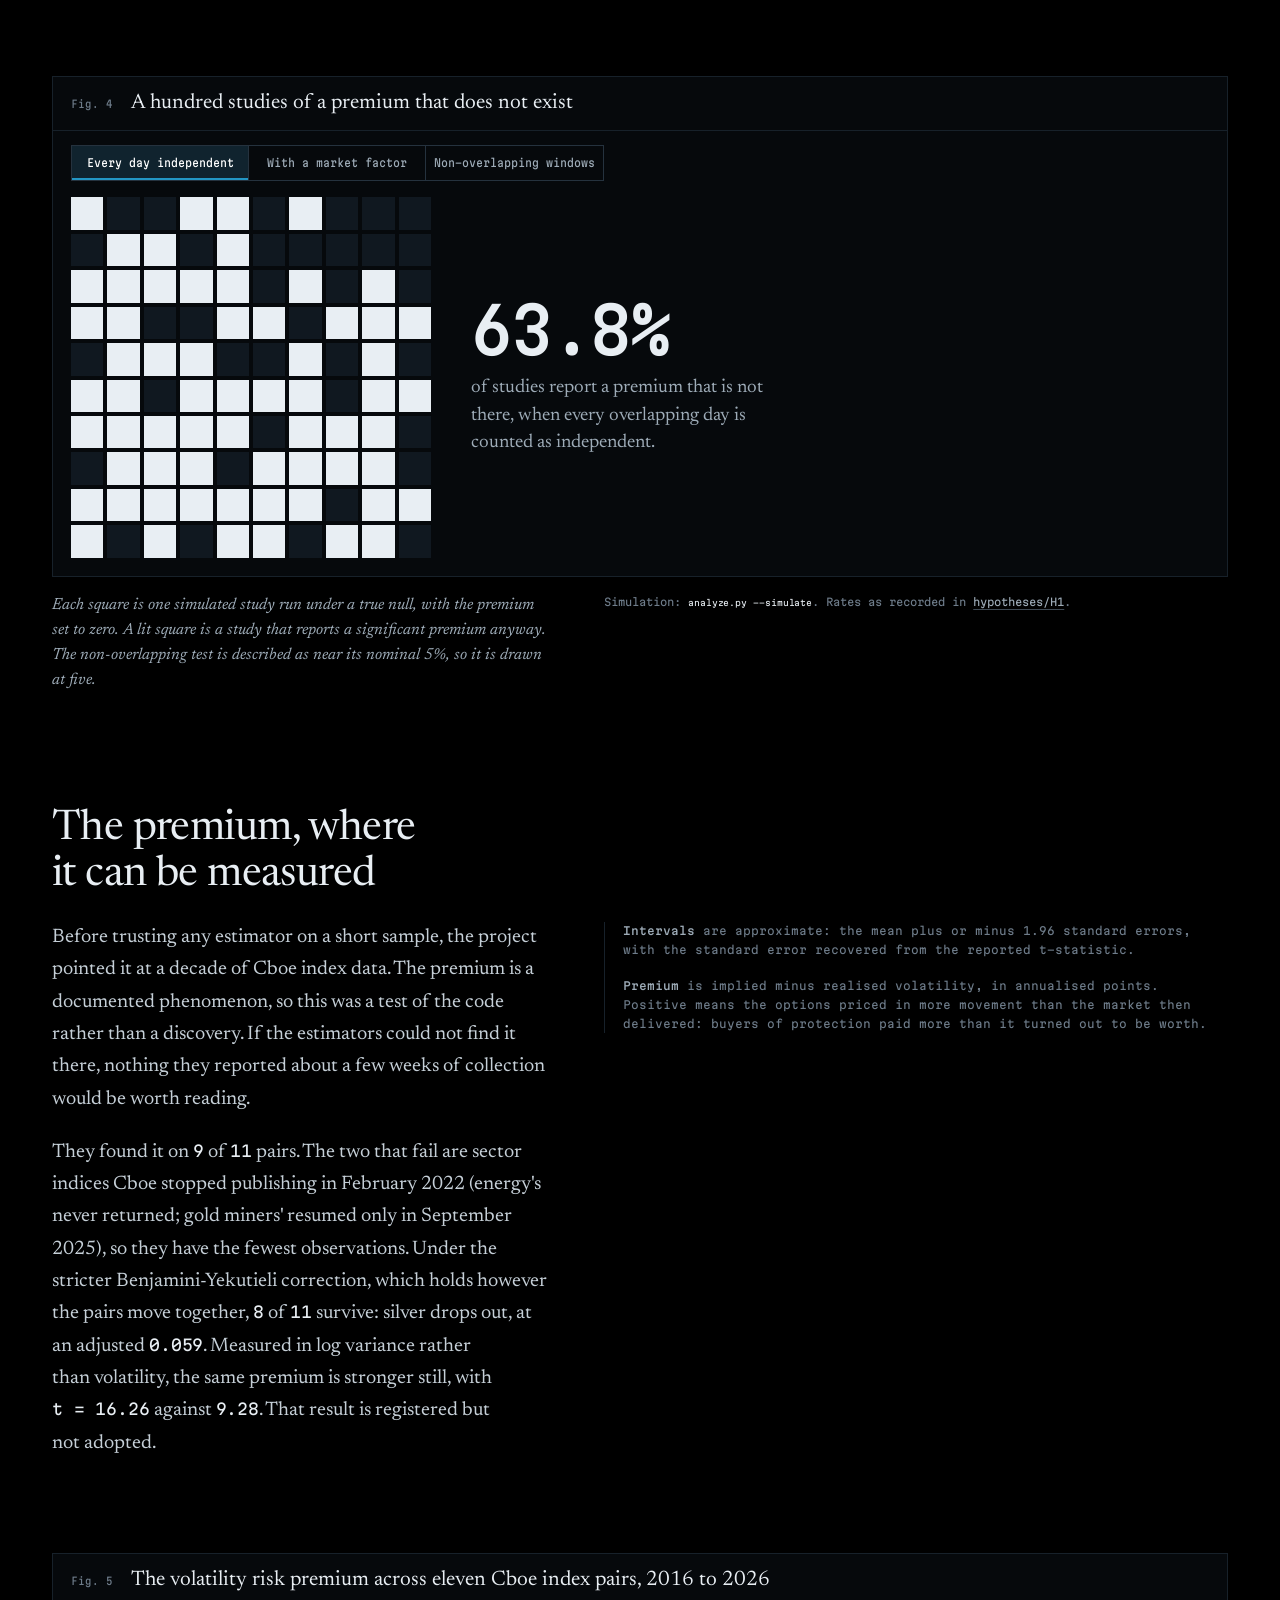
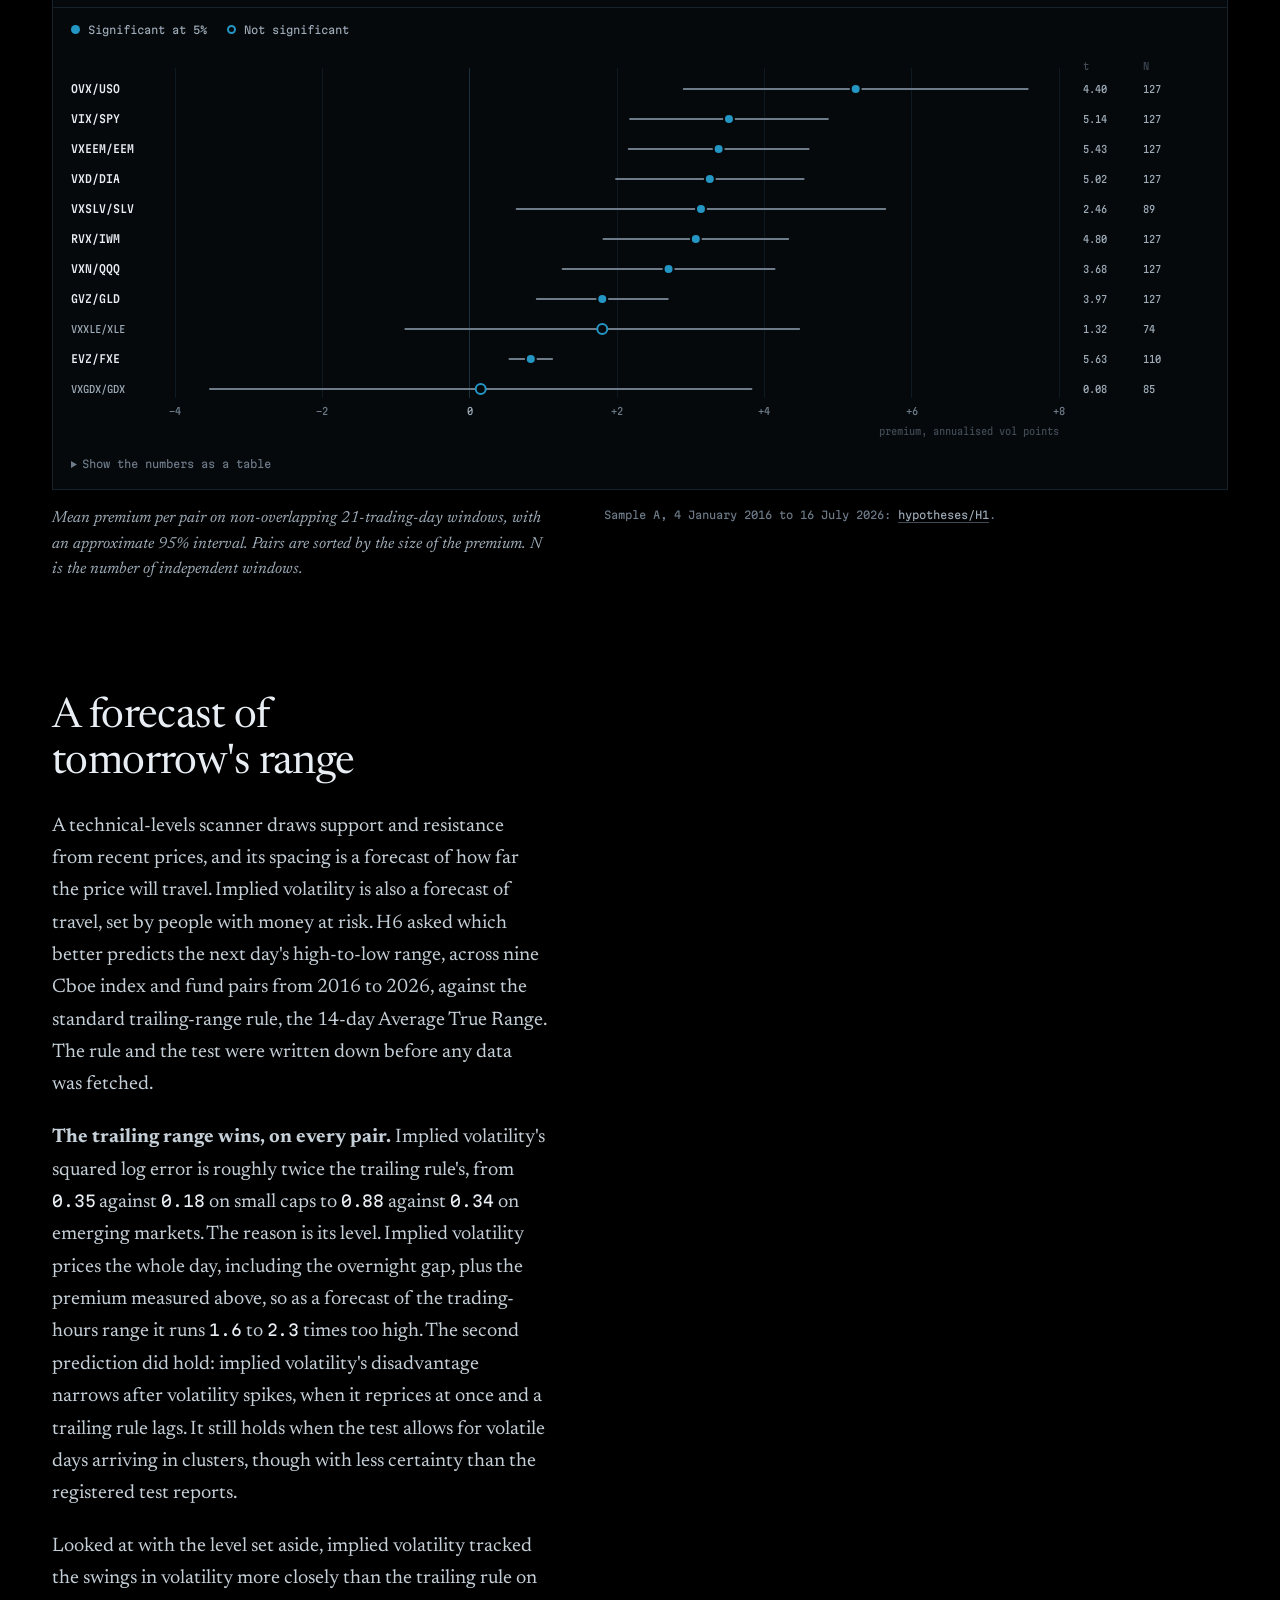
==== commit 2ac3b55d: "H7 is in: the site's results generated from the hypothesis files; H3's record, companions and timing" ====
--- a/index.html
+++ b/index.html
@@ -30,7 +30,7 @@
   <section class="masthead">
     <div>
       <h1 class="title">What does free options data cost?</h1>
-      <p class="dek">Anyone without a research budget prices options from free, indicative quotes. This project measures how far those quotes land from Cboe's published volatility indices, and finds that most of the gap was never the data.</p>
+      <p class="dek">Anyone without a research budget prices options from free, indicative quotes. This project measures how far those quotes land from Cboe's published volatility indices. <!-- results:headline -->Widen the strikes, and free data averages within a point of Cboe's index. On the registered test, the estimate built from free quotes missed Cboe's indices by a mean absolute <span class="m">0.708</span> volatility points over <span class="m">205</span> readings on <span class="m">41</span> days, against a limit of 1.0 written down before the data.<!-- /results:headline --></p>
     </div>
     <dl class="meta">
       <div><dt>Author</dt><dd class="byline">Gabriel Mitton</dd><dd>Pepperdine University</dd></div>
@@ -229,6 +229,16 @@
       <p><b>Rebuilt with Cboe's own rules, the free feed is not the problem.</b> Cboe computes OVX and GVZ from third-Friday monthly options only, every listed strike, and time measured in minutes. This project's estimator uses weekly expiries, a strike band of ±30% and whole days. Applying Cboe's published rules to OPRA's quotes at the snapshot minute splits the gap into its parts. On the same contracts, an estimate built from the free feed's prices and one built from OPRA's differ by <span class="m">0.04</span> volatility points on average for USO and <span class="m">0.02</span> for GLD. The GLD rebuild lands a median <span class="m">0.08</span> points from GVZ's close, which checks the method. For USO the parts are larger and partly cancel: Cboe's rule of stopping after two strikes with no bid takes off <span class="m">0.5</span> points, the strikes beyond ±30% add <span class="m">0.9</span>, and Cboe's monthly expiries take off <span class="m">0.3</span> on average but move a typical day by <span class="m">0.8</span>. The published estimate lands near OVX because these parts offset. The faithful rebuild lands a mean <span class="m">0.29</span> points from OVX's close (median <span class="m">0.23</span>), with no lean either way. That remainder includes whatever the index did between the snapshot and its 4 p.m. close, up to 80 minutes later, and it used up more than half of H5e's 0.5 bar. H5e's verdict stands as registered. A first version of this rebuild read OPRA's empty bids as missing quotes rather than zero bids, and sat 0.45 points high; it was corrected on 9 October.</p>
       <div class="src">Data provided by Databento (OPRA consolidated NBBO). Derived aggregates only: no OPRA quote or price is reproduced here, and none is stored in this repository. Method: Cboe Volatility Index Mathematics Methodology v5.0 and the ETF index methodology v9.0; 10 days from 23 September to 7 October, each underlying.</div>
     </div>
+    <!-- results:h7note -->
+    <div class="prose" style="margin-top:28px">
+      <p><b>Tested out of sample, H7 splits the two funds.</b> Added 13 November 2026, beside the paragraph above, which describes ten days examined before H7 was registered. H7 asked the same question of the days after its registration, 9 October to 11 November, and was read once in wording fixed in advance. Gold holds: the free and full-market rebuilds differ by <span class="m">0.034</span> points over <span class="m">24</span> days, and the free rebuild sits <span class="m">0.172</span> from GVZ's close (bars 0.25 and 0.30). Oil does not: the two rebuilds differ by <span class="m">0.316</span> over <span class="m">24</span> days, over the 0.25 bar, so H7a fails, and for oil the heading above did not survive its registered test. The registered reading uses every strike OPRA lists; the free file stops at ±60% of spot, and Cboe's rule walked past that edge on <span class="m">24</span> of <span class="m">24</span> days for both funds. On the strikes both feeds carry, the comparison the paragraph above made, the rebuilds differ by <span class="m">0.132</span> for oil and <span class="m">0.061</span> for gold. That comparison is a companion reading, added on 17 October before any reading as a description beside the test, never in its place.</p>
+      <div class="src">Data provided by Databento (OPRA consolidated NBBO). Index closes: Cboe Global Markets. Derived aggregates only: no OPRA quote or price is reproduced here, and none is stored in this repository. <a href="https://github.com/gabrielmitton-cloud/volrec/blob/main/hypotheses/2026-10-08-h7-free-feed-cboe-replica.md">hypotheses/H7</a>, Result.</div>
+    </div>
+    <div class="prose" style="margin-top:28px">
+      <p><b>Then the index moves.</b> A descriptive measurement, registered on 6 November before either verdict and read once on 13 November 2026, split each gap at the snapshot minute. On the <span class="m">16</span> days from 21 October to 11 November 2026 that the one-second index record covers, Cboe's method on OPRA's quotes sat a mean absolute <span class="m">0.021</span> points from OVX and <span class="m">0.010</span> from GVZ at the snapshot minute; the free feed's rebuild sat <span class="m">0.369</span> from OVX and <span class="m">0.037</span> from GVZ. Between the snapshot and the close, OVX then moved a mean absolute <span class="m">0.630</span> points and GVZ <span class="m">0.207</span>; the index at the snapshot minus its close averaged <span class="m">-0.066</span> for OVX and <span class="m">+0.038</span> for GVZ. H5e's skip-only estimate was already <span class="m">1.117</span> points from OVX at its snapshot minute, and OVX then moved a mean absolute <span class="m">0.634</span> before the close. The verdicts stand as registered: this describes their gaps and changes neither.</p>
+      <div class="src">Data provided by Databento (one-second index values, DBIX.CORE; OPRA consolidated NBBO). Index closes: Cboe Global Markets. Derived aggregates only: no index value is shown here or stored in this repository. <a href="https://github.com/gabrielmitton-cloud/volrec/blob/main/hypotheses/2026-11-06-index-timing.md">hypotheses/timing</a>; <a href="https://osf.io/4mcgf">osf.io/4mcgf</a>.</div>
+    </div>
+    <!-- /results:h7note -->
   </section>
 
   <section class="section">
@@ -308,7 +318,7 @@
   <section class="section">
     <h2>Written down before the data arrived</h2>
     <div class="prose">
-      <p>Every hypothesis is committed to the repository before the data that tests it is examined, and the commit date is the evidence. Post-hoc adjustments are logged in the same file, and a third adjustment means abandoning the hypothesis. The two still running, H5e and H7, are also frozen on the Open Science Framework, whose timestamp the author cannot change: <a href="https://osf.io/z5gfu">osf.io/z5gfu</a>. So is a descriptive measurement registered on 6 November, which will split their gaps into the estimate's own error and what the index did between the snapshot and its close: <a href="https://osf.io/4mcgf">osf.io/4mcgf</a>.</p>
+      <p>Every hypothesis is committed to the repository before the data that tests it is examined, and the commit date is the evidence. Post-hoc adjustments are logged in the same file, and a third adjustment means abandoning the hypothesis. The last two read, H5e and H7, were also frozen on the Open Science Framework before they were read, under a timestamp the author cannot change: <a href="https://osf.io/z5gfu">osf.io/z5gfu</a>. So was a descriptive measurement registered on 6 November and read once on 13 November, which splits their gaps into the estimate's own error and what the index did between the snapshot and its close: <a href="https://osf.io/4mcgf">osf.io/4mcgf</a>.</p>
     </div>
     <div class="fig" style="grid-column:1/-1;margin-top:28px">
       <div class="ledger-wrap"><table class="ledger" id="ledger"></table></div>
@@ -319,8 +329,7 @@
   <section class="section">
     <h2>What comes next</h2>
     <ul class="limits">
-      <li><b>11 November 2026.</b> The collection windows for H5e and H7 close.</li>
-      <li><b>12 to 19 November.</b> Both are read once, in wording fixed before the data, by the unattended workflow, and the results go here whether they hold or fail.</li>
+      <li><b>12 and 13 November 2026.</b> H5e and H7 were read once, in wording fixed before the data, by the unattended workflow. Their results are in the ledger above, failures included.</li>
       <li><b>1 December to 29 January.</b> A confirmatory test of the free feed's quotes against the consolidated feed across all eight recorded funds, written down under the project's research protocol and registered before its window opens.</li>
       <li><b>February 2027.</b> The write-up, failures included.</li>
     </ul>
@@ -352,7 +361,7 @@
       <li><b>The series is young.</b> The model-free comparison was calibrated on a single day, 11 September 2026. The series behind H3 began on 14 September and its registered window closed on 11 November 2026, about two months; H3 is tested on that series, not on the calibration.</li>
       <li><b>The feed is indicative.</b> Alpaca's free options data is not consolidated OPRA. Levels are approximate, and changes over time are more trustworthy than any single reading.</li>
       <li><b>The daily panel is short.</b> Its 30-day windows overlap, so a month of rows is about one independent observation. It reports collection, not a premium.</li>
-      <li><b>One snapshot a day, before the close.</b> The free feed is read at about 2:30 p.m. New York and Cboe's indices close at 4:00, so every gap to an index includes whatever moved in between. The snapshot settled at that time on 1 October; September's ran later and less evenly. How much moves in that window has now been measured on consolidated quotes: on 25 turbulent days per fund between 2016 and 2026, the same volatility estimate moved a median 0.53 points between 2:30 and 3:55 p.m. (gold 0.14). That is large beside the tightest registered bars (0.25-0.30), so part of any gap is timing, not data. <span class="src">Data provided by Databento (OPRA consolidated NBBO).</span></li>
+      <li><b>One snapshot a day, before the close.</b> The free feed is read at about 2:30 p.m. New York and Cboe's indices close at 4:00, so every gap to an index includes whatever moved in between. The snapshot settled at that time on 1 October; September's ran later and less evenly. How much moves in that window has now been measured on consolidated quotes: on 25 turbulent days per fund between 2016 and 2026, the same volatility estimate moved a median 0.53 points between 2:30 and 3:55 p.m. (gold 0.14). That is large beside the tightest registered bars (0.25-0.30), so part of any gap is timing, not data. On this project's own days, the index's move after the snapshot has since been measured as well: see "Then the index moves" above. <span class="src">Data provided by Databento (OPRA consolidated NBBO).</span></li>
       <li><b>H4 is close to a replication.</b> Its predictions come from published work. What is new is the data: collected first-hand, at zero budget, with volume and open interest per contract.</li>
       <li><b>No licensed data is redistributed.</b> The Bloomberg section shows derived aggregates only (medians, counts and fitted lines), each marked <i>Source: Bloomberg Finance L.P.</i>; no Bloomberg quote, price or volatility is reproduced. The OPRA section likewise shows medians and counts only, each marked <i>Data provided by Databento</i>, and no OPRA quote or price. No Cboe or FRED series is mirrored. Index levels are quoted only where a result depends on them.</li>
     </ul>
@@ -369,6 +378,7 @@
       <li><b>FRED.</b> This product uses the FRED® API but is not endorsed or certified by the Federal Reserve Bank of St. Louis. Use of FRED data is subject to the <a href="https://fred.stlouisfed.org/docs/api/terms_of_use.html">FRED® API Terms of Use</a>.</li>
       <li><b>Bloomberg.</b> Derived aggregates only, in "Checked against Bloomberg" above and in the repository's hypothesis files, each marked <i>Source: Bloomberg Finance L.P.</i> Raw Bloomberg data is never redistributed or stored in the repository, per Pepperdine's subscription terms: derived figures may be published with that citation; raw data may not be placed in an open repository.</li>
       <li><b>OPRA.</b> Consolidated best bid and offer at one-minute resolution (OPRA.PILLAR, cbbo-1m), bought historically from Databento, Inc. Derived aggregates only, in "Checked against the consolidated feed" above and in the repository's hypothesis files, each marked <i>Data provided by Databento</i>. Raw OPRA data is never redistributed or stored in the repository; every figure is computed from historical data, at least one trading day old.</li>
+      <li><b>Index values within the day.</b> One-second values of OVX and GVZ (Databento Core Indices, DBIX.CORE), bought historically from Databento, Inc., sealed until H5e's and H7's verdicts were recorded and used once, for the timing measurement. Derived aggregates only, marked <i>Data provided by Databento</i>; no index value is shown here or stored in the repository.</li>
     </ul>
   </section>
 
@@ -819,14 +829,18 @@
     const surf = h && h.surface;
     const h4 = !surf ? ["waiting", "Waiting for data", "Needs two consecutive days of strike-surface data, from Tuesday 15 September at the earliest."]
       : surf.h4ready ? ["ready", "Testable now", surf.h4] : ["waiting", "Waiting for data", surf.h4 || surf.msg];
+    // H3, H5e, H7 and the timing measurement are generated from their hypothesis files by tools/site_results.py
+    // (13 Nov 2026): edit the records and re-run it, never the figures here (the pressure test compares them).
+    /* results:ledger */const RESULTS = {"H3": {"st": ["tested", "Tested, holds"], "ev": ["0.708 mean absolute gap over 205 readings on 41 days, against a 1.0 limit: the reading of record, to 11 Nov 2026", "H3b and H3c hold; H3a holds for 4 of 5 funds after Benjamini-Hochberg, and crude oil (USO) reads 1.767"]}, "H5": {"st": ["tested", "Partly tested; H5e fails"], "ev": "H5e FAILS at its final reading: 0.91 against a 0.5 bar; closer than the registered estimate on 26 of 35 days"}, "H7": {"st": ["tested", "Tested; H7a fails, H7b holds"], "ev": ["H7a FAILS: the free and full-market rebuilds differ by 0.316 on oil and 0.034 on gold, over 24 days (bar 0.25 each)", "H7b holds: gold's free rebuild sits 0.172 from GVZ's close (bar 0.30). On the strikes both feeds carry, oil's rebuilds differ by 0.132: a companion reading, not the test"]}, "timing": {"st": ["tested", "Read once, descriptive"], "ev": ["At the snapshot minute, Cboe's method on the full market's quotes sits 0.021 points from OVX and 0.010 from GVZ", "the indices then move a mean absolute 0.630 (OVX) and 0.207 (GVZ) before the close; 16 days, 21 Oct to 11 Nov 2026"]}};/* /results:ledger */
     const rows = [
       ["H1", "The volatility risk premium is positive on the Cboe index family, 2016 to 2026.", "6 Sep 2026", ["tested", "Tested, holds"], ["9 of 11 pairs survive FDR control (8 under the stricter Benjamini-Yekutieli)", "VIX/SPY t = 5.14, weakest survivor adj p = 0.019 (0.059 under BY)"], "2026-09-06-h1-vrp-long-sample.md"],
       ["H2", "The premium is better measured in variance than in volatility, following Carr and Wu (2009).", "9 Sep 2026", ["tested", "Tested, not adopted"], ["log variance t = 16.26", "volatility 9.28, raw variance 2.14"], "2026-09-09-h2-variance-formulation.md"],
-      ["H3", "A model-free estimate built from free data reproduces the published Cboe index.", "12 Sep 2026", ["calibrated", "Series running"], ["0.41 mean gap over 90 readings to 9 Oct, against a 1.0 limit", "first wide-band reading fell outside its bracket: quote contamination, as registered"], "2026-09-12-h3-free-data-model-free.md"],
+      ["H3", "A model-free estimate built from free data reproduces the published Cboe index.", "12 Sep 2026", RESULTS.H3.st, RESULTS.H3.ev, "2026-09-12-h3-free-data-model-free.md"],
       ["H4", "Delta-hedged gains are negative, vary across the strike surface, and relate to where volume sits.", "13 Sep 2026", [h4[0], h4[1]], ["strike 2 of 3 (8 Oct): calendar-day carry, dividend-adjusted price", h4[2]], "2026-09-13-h4-hedged-gains-across-the-surface.md"],
-      ["H5", "What free option data costs sits in the far wings, and it is the estimator's handling of missing bids rather than the quotes.", "19 Sep 2026", ["tested", "Partly tested"], ["H5e FAILS at its ten-day minimum: 0.90 against a 0.5 bar, closer on 2 of 10 days", "H5b holds (44 of 44); H5a holds weakly (0.33 of a spread; corrected 17 Oct for a spreadsheet-reader bug, from 36 of 36 and 0.40 - verdicts unchanged); H5f holds, H5f-a exactly on the bar"], "2026-09-19-h5-wing-quote-quality.md"],
+      ["H5", "What free option data costs sits in the far wings, and it is the estimator's handling of missing bids rather than the quotes.", "19 Sep 2026", RESULTS.H5.st, [RESULTS.H5.ev, "H5b holds (44 of 44); H5a holds weakly (0.33 of a spread; corrected 17 Oct for a spreadsheet-reader bug, from 36 of 36 and 0.40 - verdicts unchanged); H5f holds, H5f-a exactly on the bar"], "2026-09-19-h5-wing-quote-quality.md"],
       ["H6", "Implied volatility forecasts tomorrow's trading range better than a technical-levels rule (14-day ATR).", "8 Oct 2026", ["tested", "Tested, fails"], ["ATR has the lower error on all 9 pairs, 2016 to 2026", "implied volatility overshoots the range 1.6 to 2.3 times; its edge after volatility spikes holds"], "2026-10-08-h6-implied-vol-vs-technical-levels.md"],
-      ["H7", "The free feed, run through Cboe's own rules, reproduces Cboe's oil and gold volatility indices.", "8 Oct 2026", ["waiting", "Collecting"], ["read once, after 11 November 2026", "registered before its first day of data"], "2026-10-08-h7-free-feed-cboe-replica.md"]
+      ["H7", "The free feed, run through Cboe's own rules, reproduces Cboe's oil and gold volatility indices.", "8 Oct 2026", RESULTS.H7.st, RESULTS.H7.ev, "2026-10-08-h7-free-feed-cboe-replica.md"],
+      ["T", "The timing measurement: how much of H5e's and H7's gaps is the index moving between the snapshot and its close. Descriptive: no test, no bar.", "6 Nov 2026", RESULTS.timing.st, RESULTS.timing.ev, "2026-11-06-index-timing.md"]
     ];
     rows.forEach(([id, claim, reg, st, ev, file]) => {
       const tr = V.h("tr", null, tb);
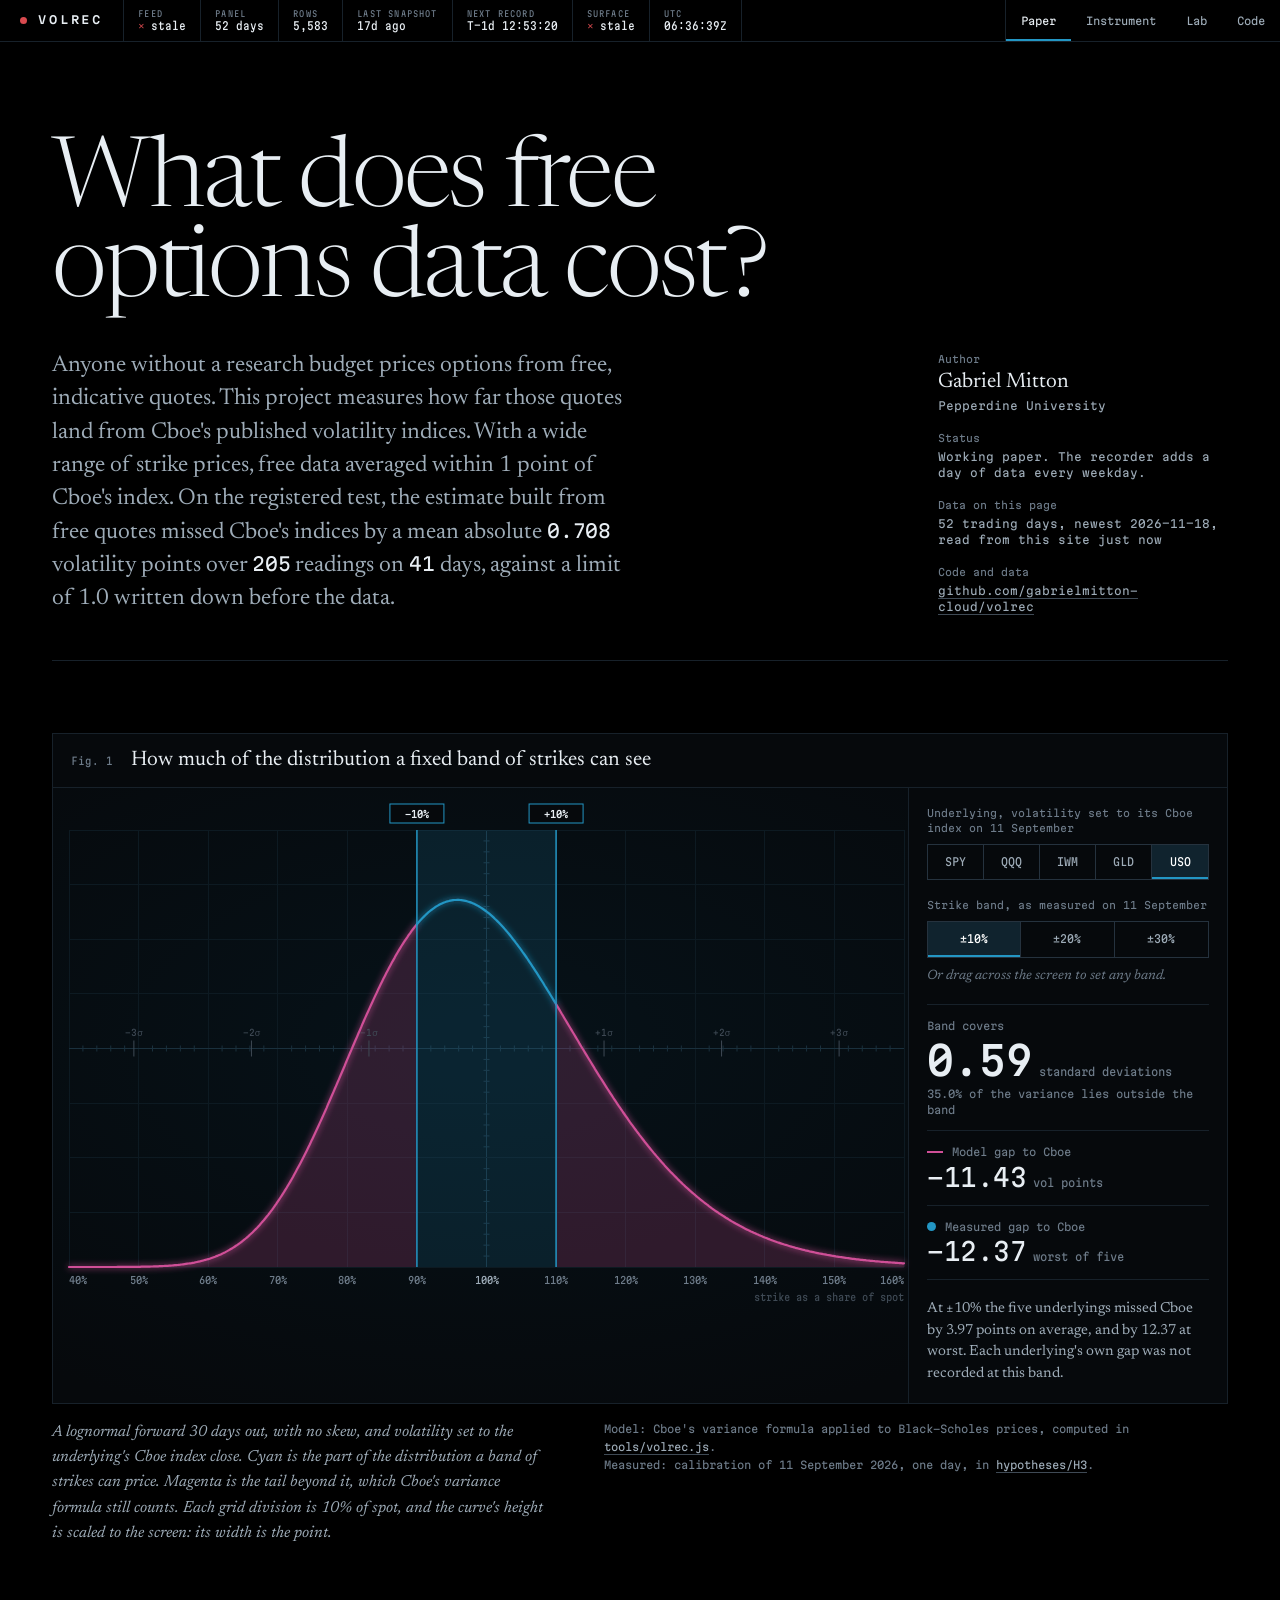
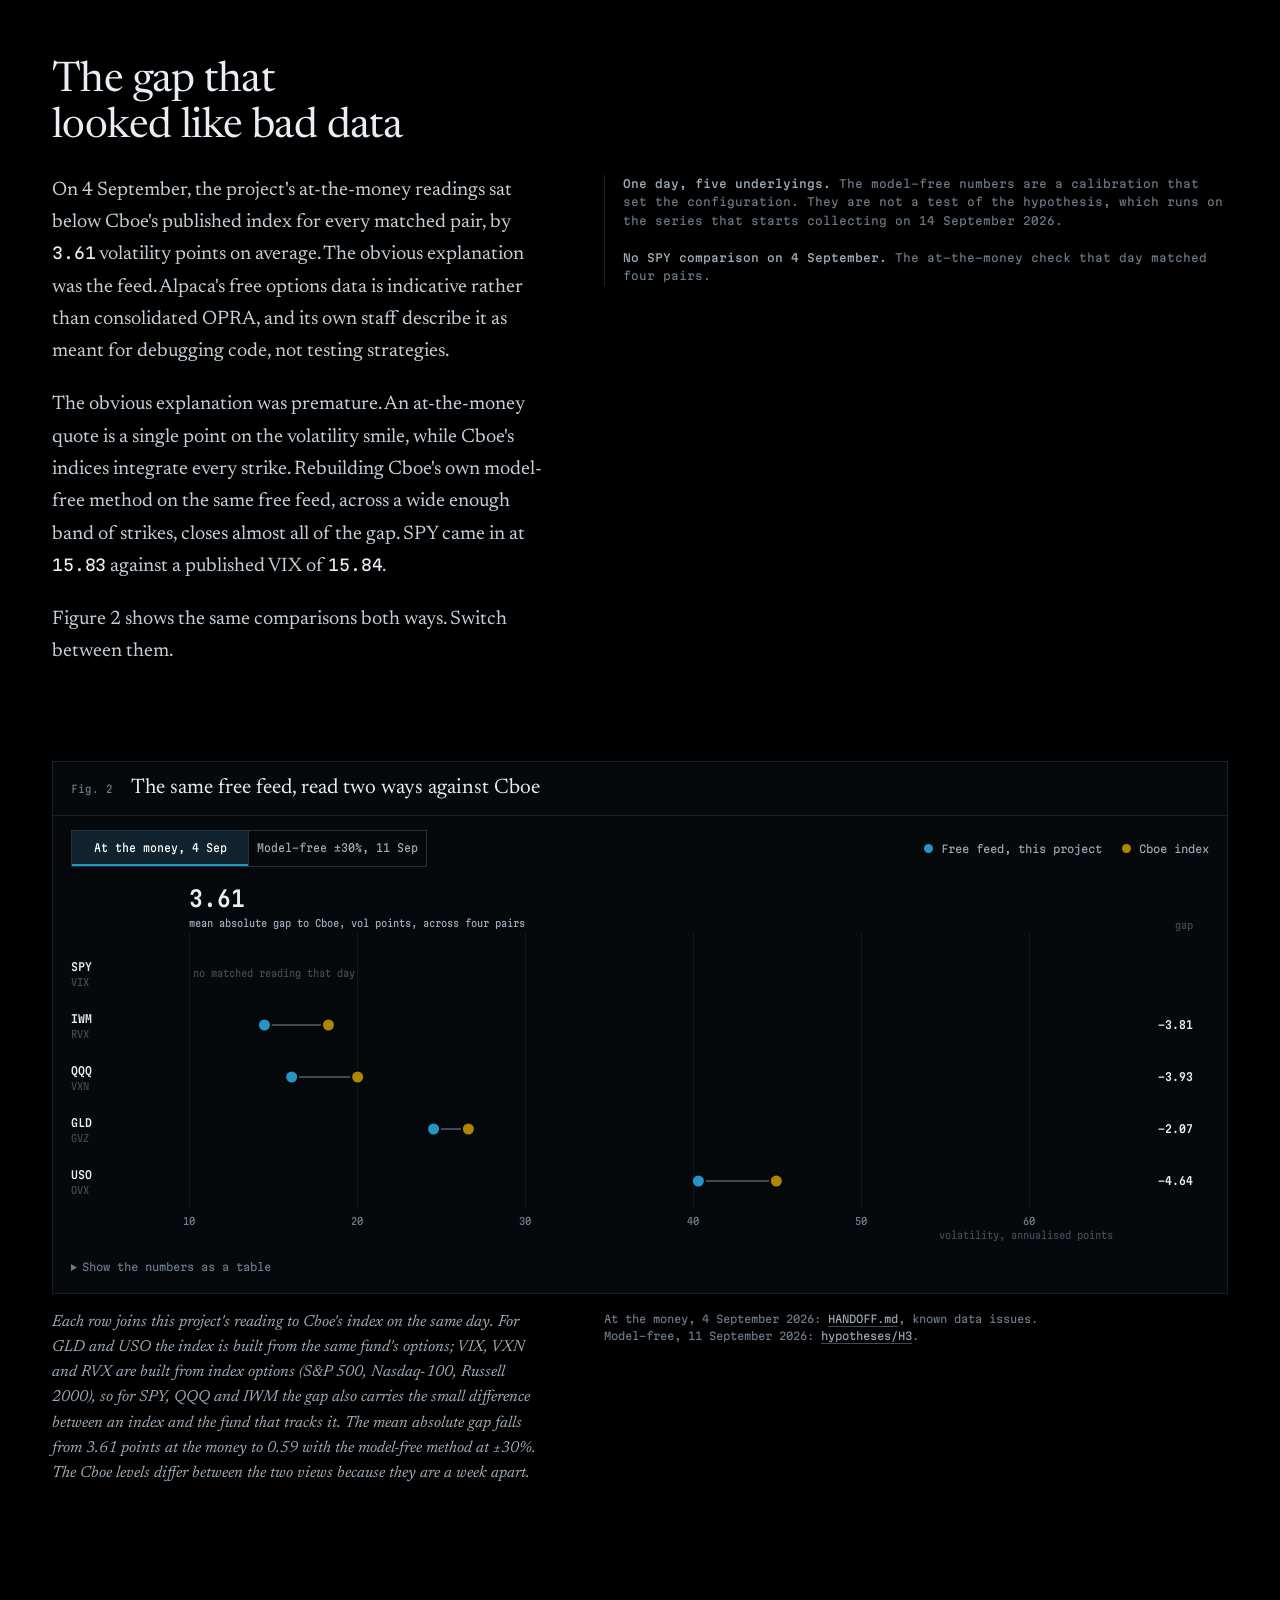
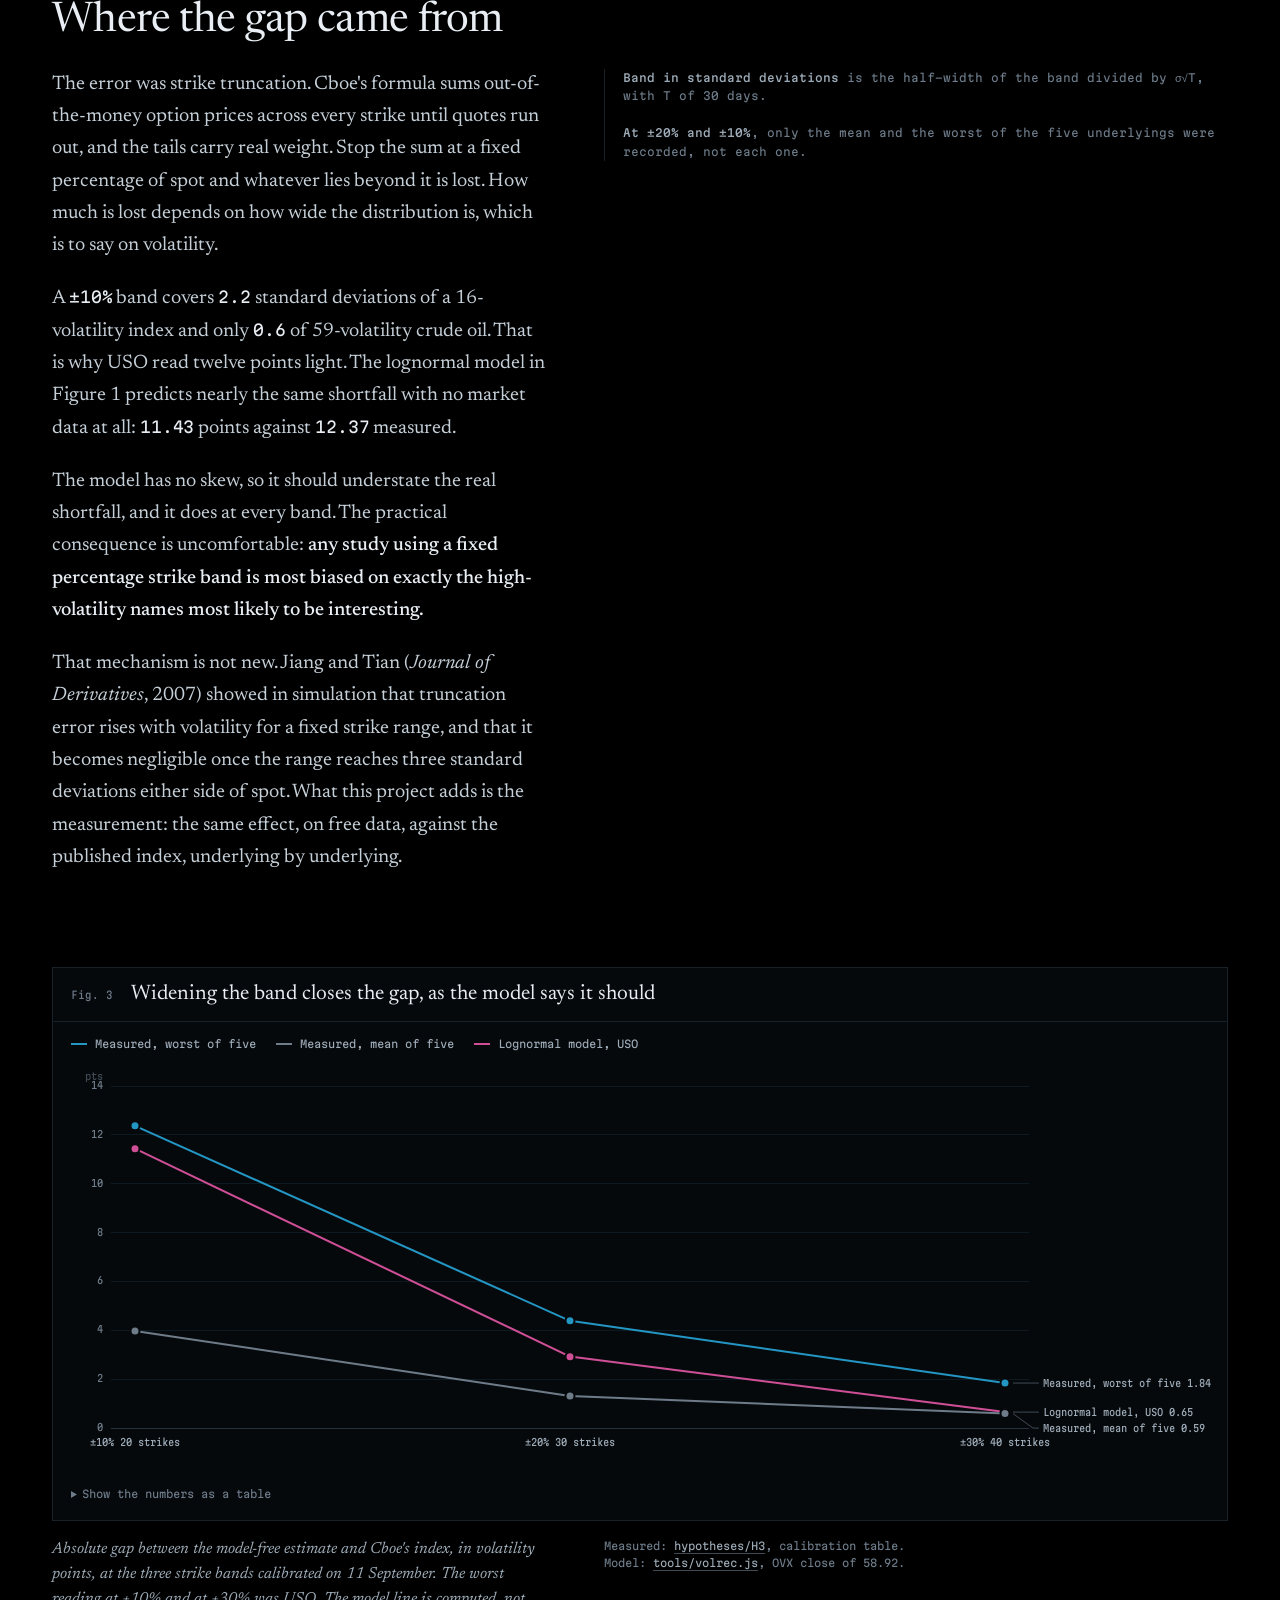
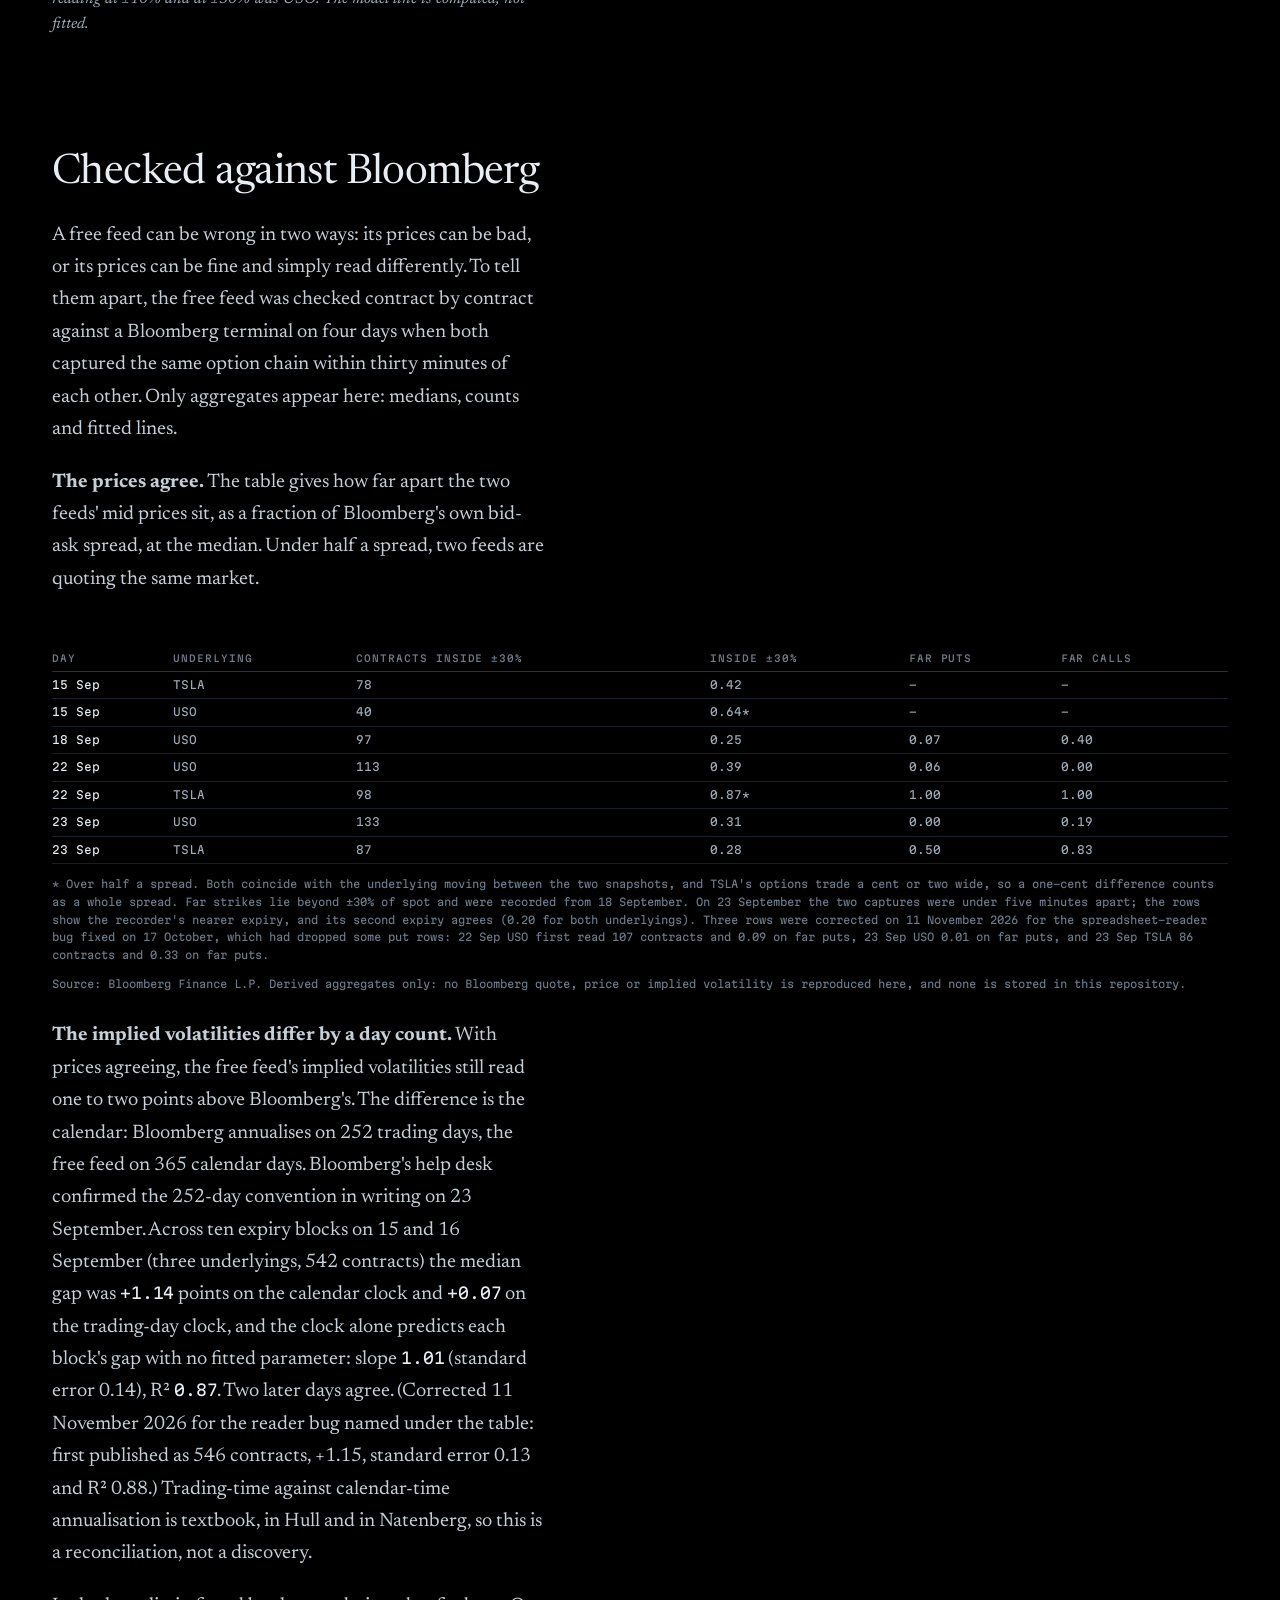
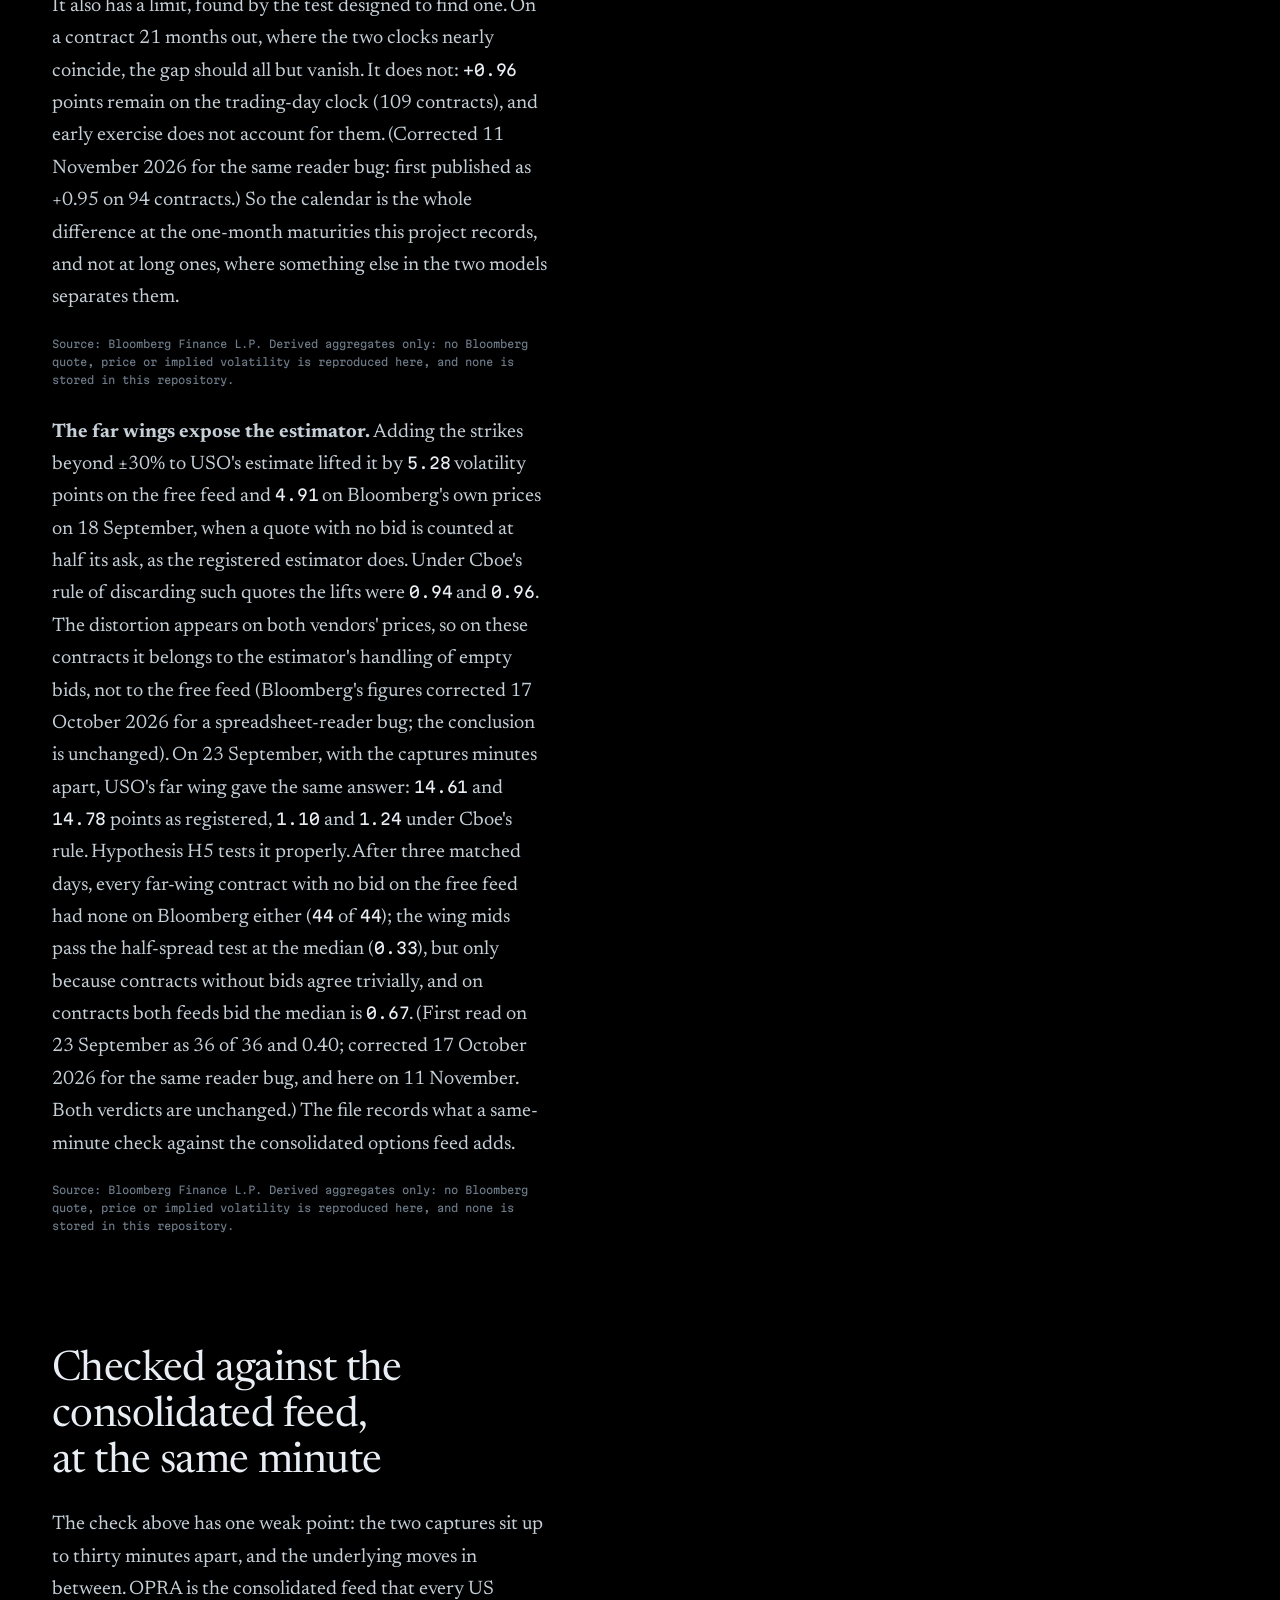
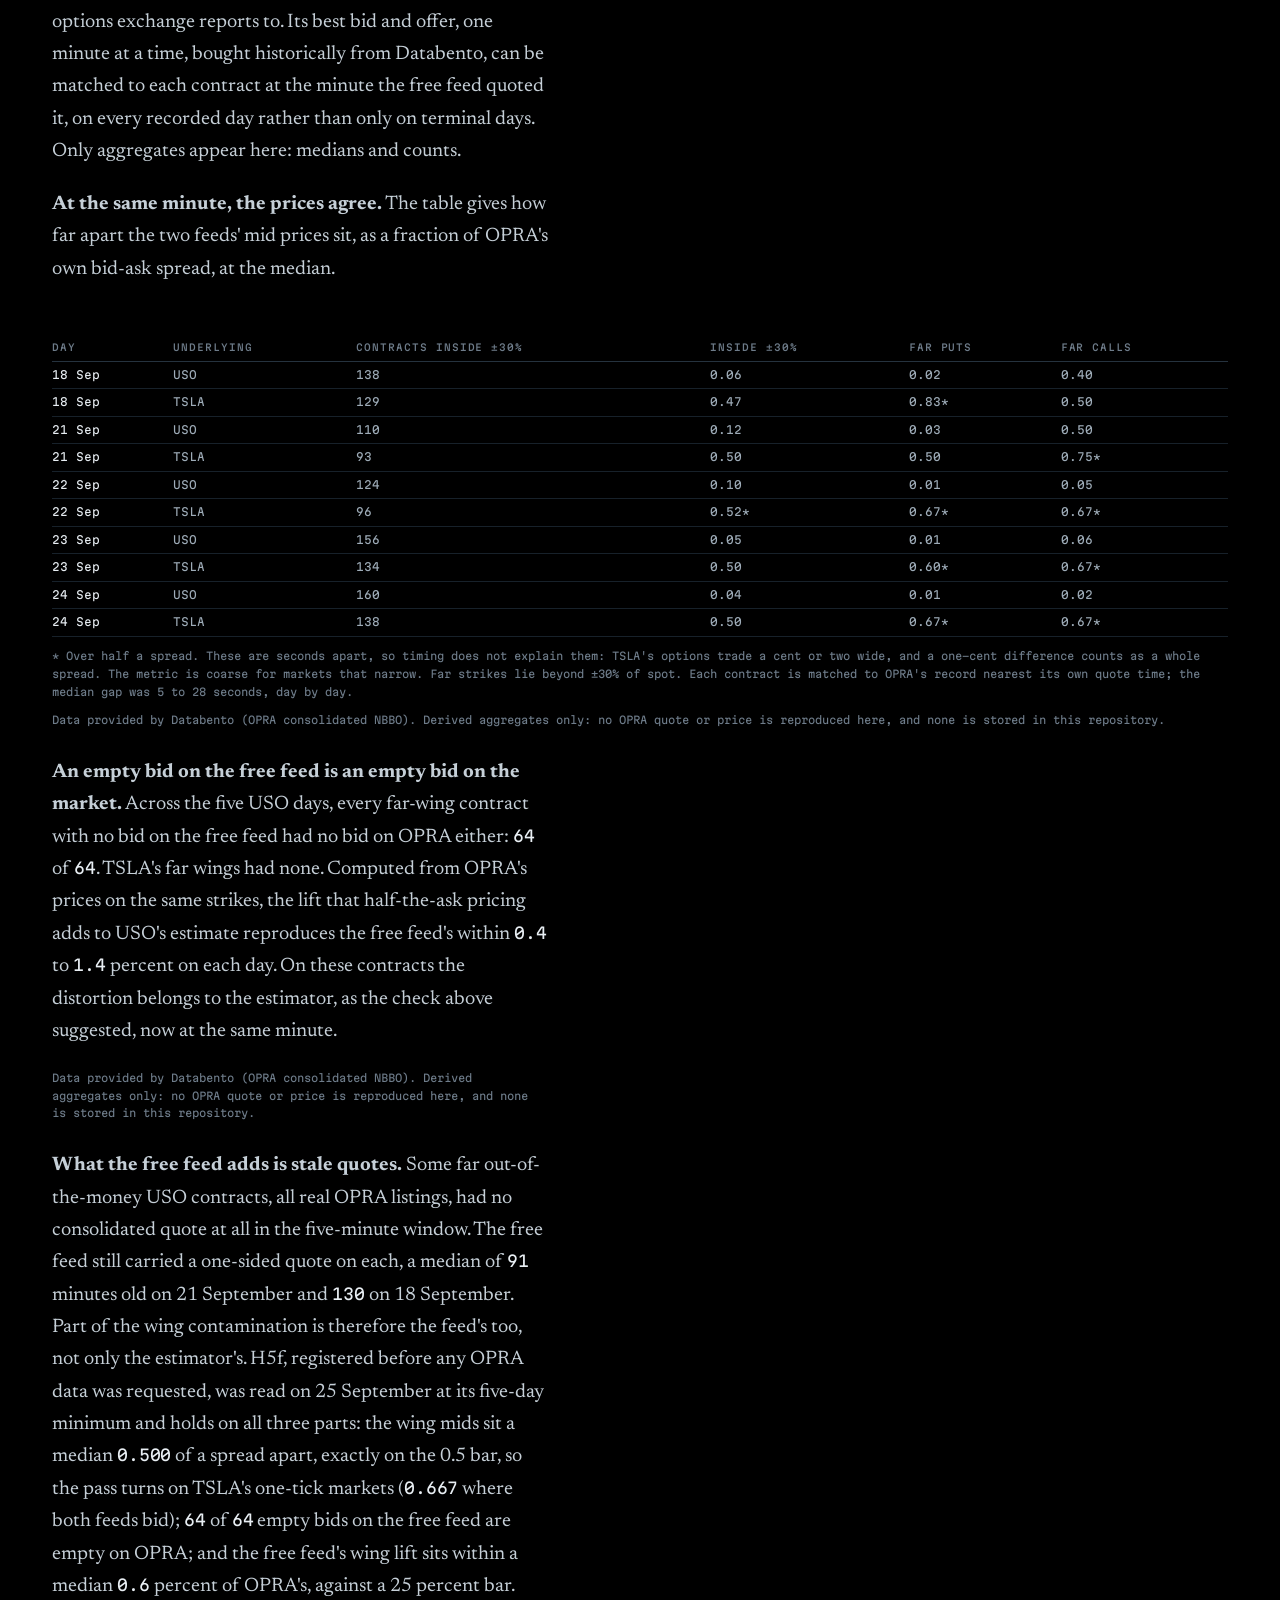
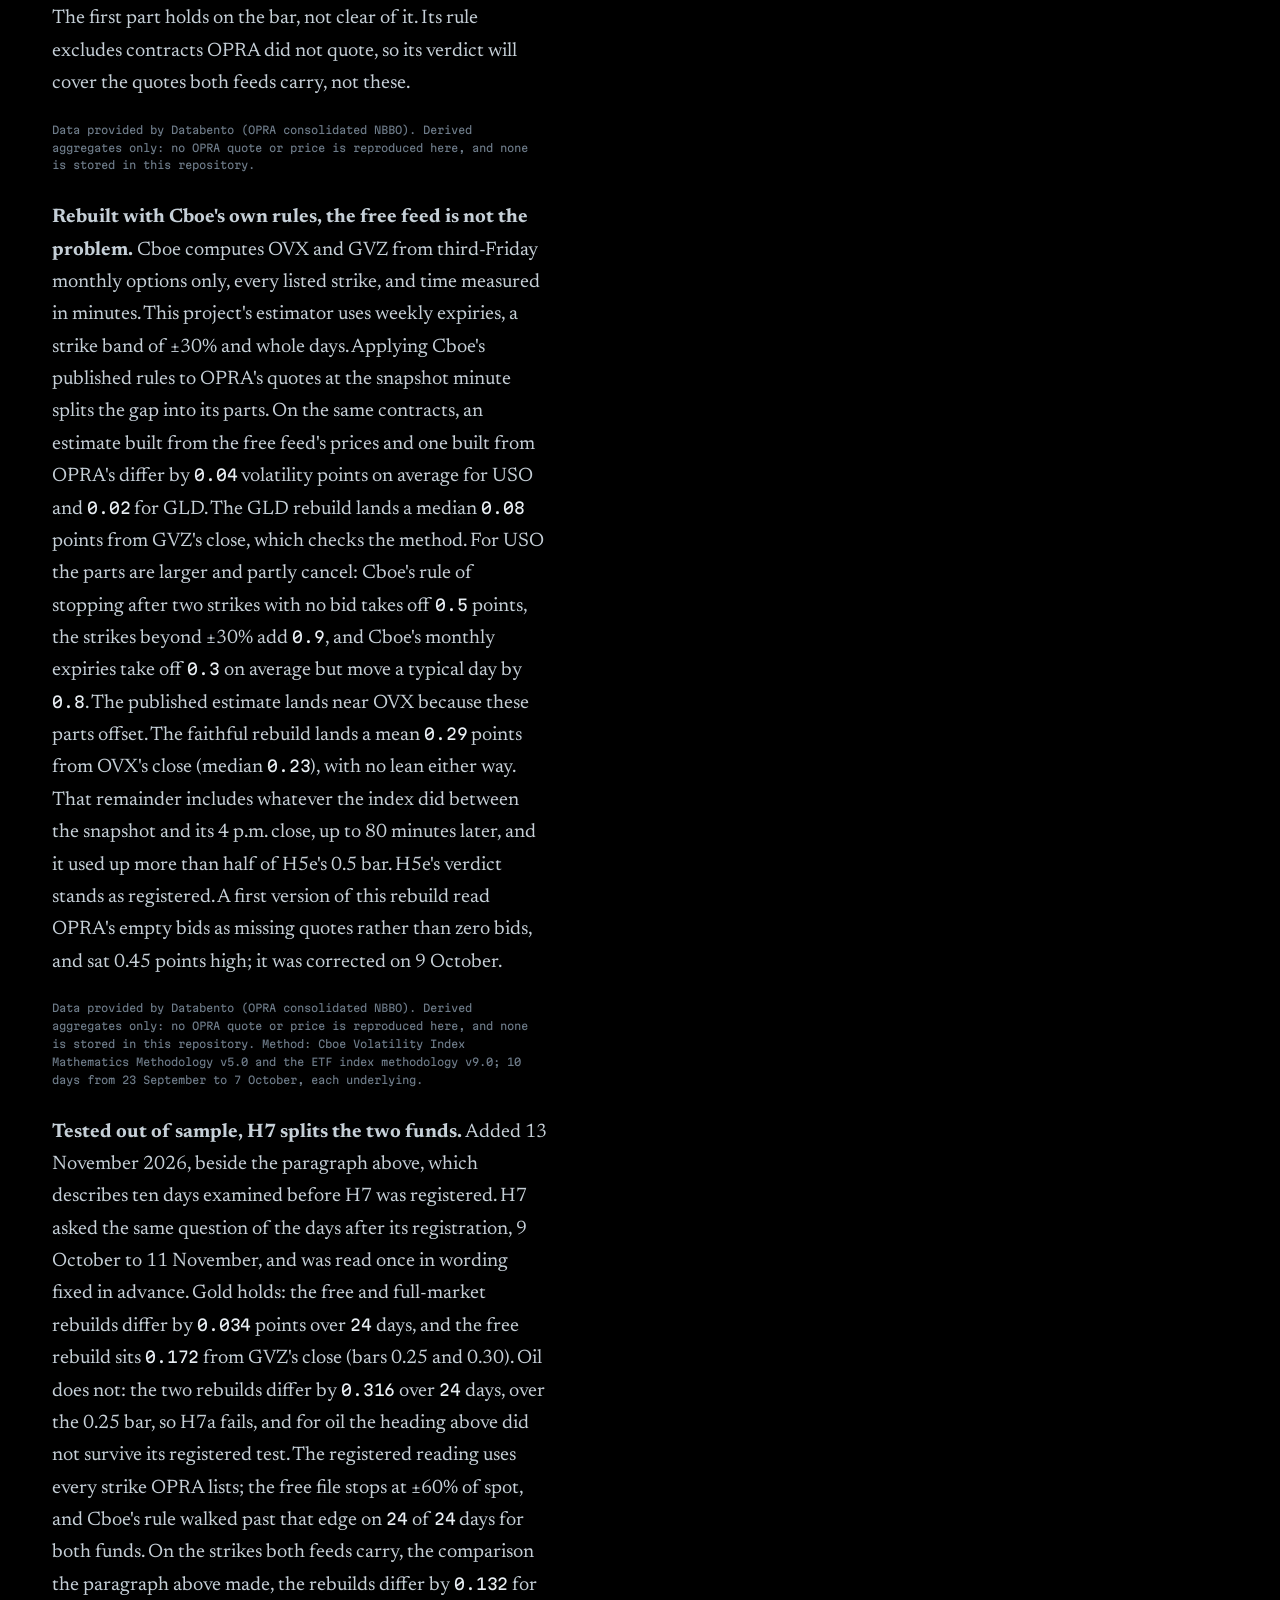
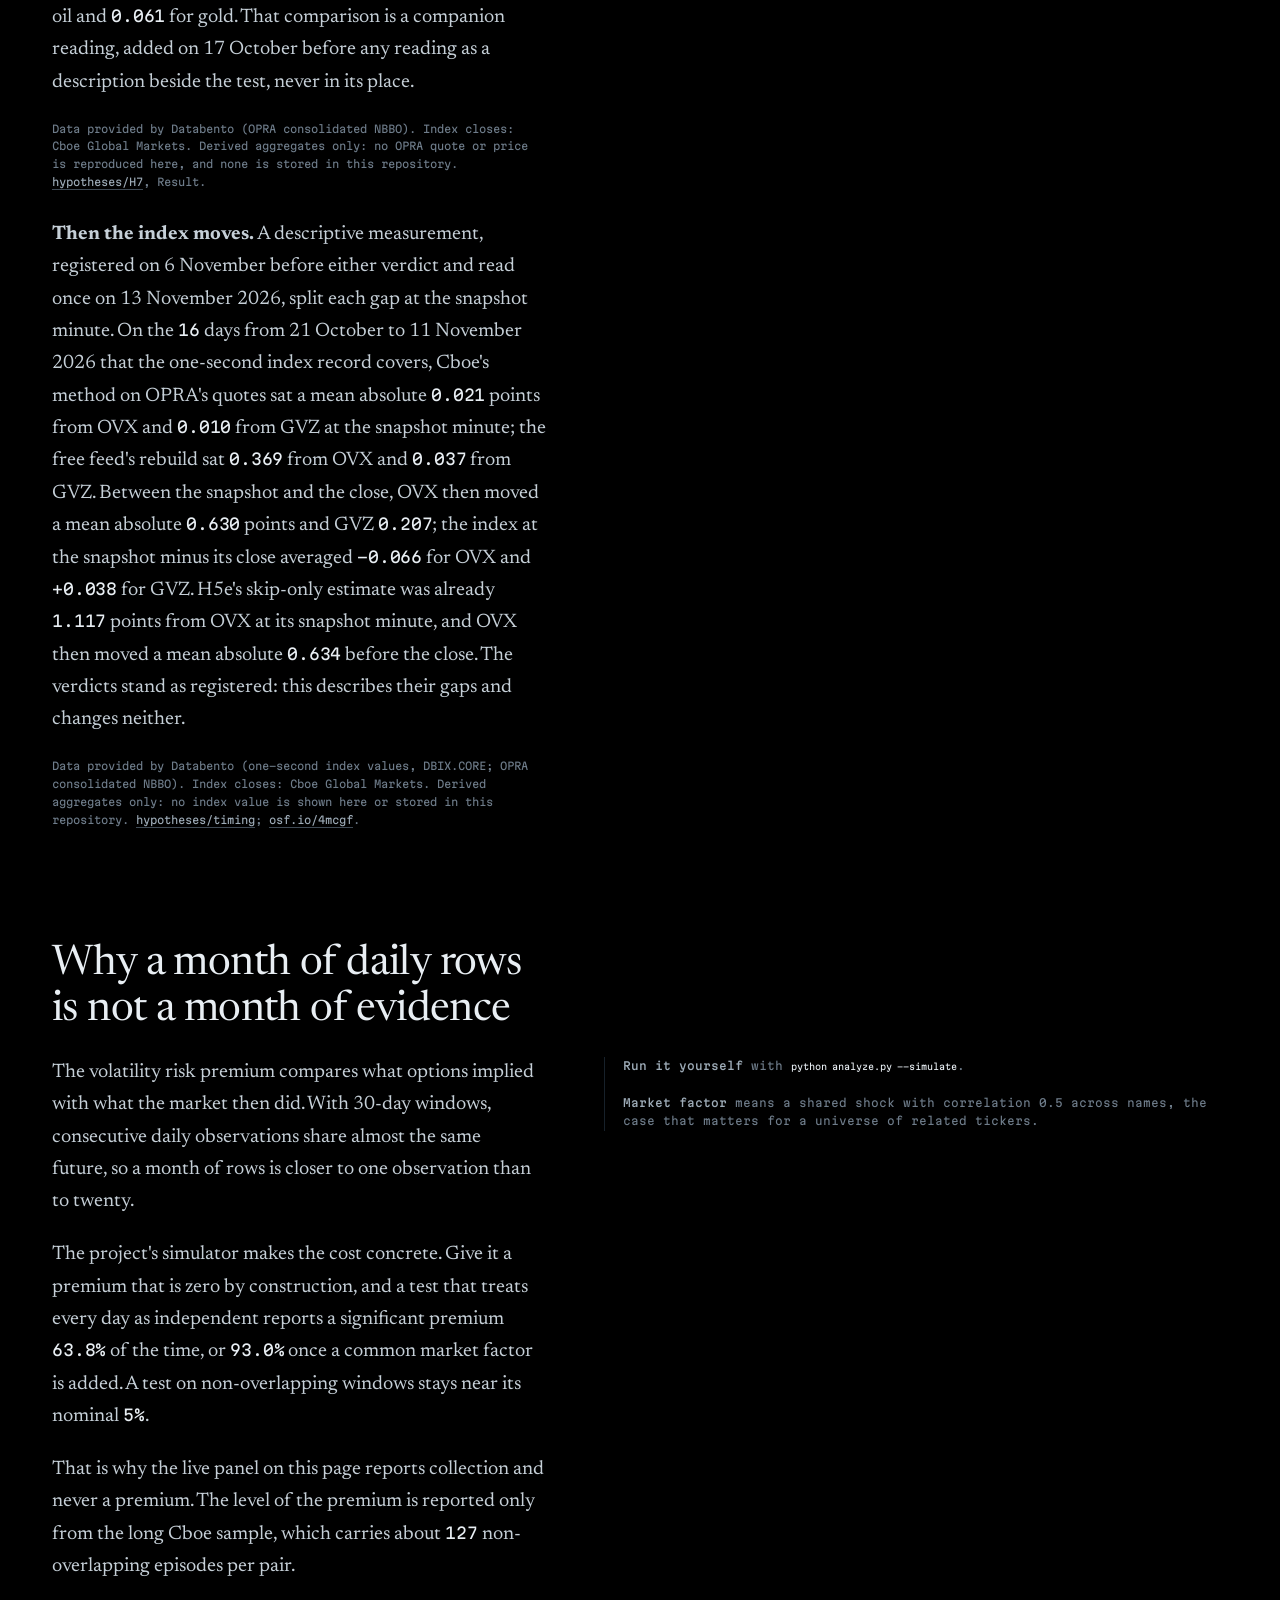
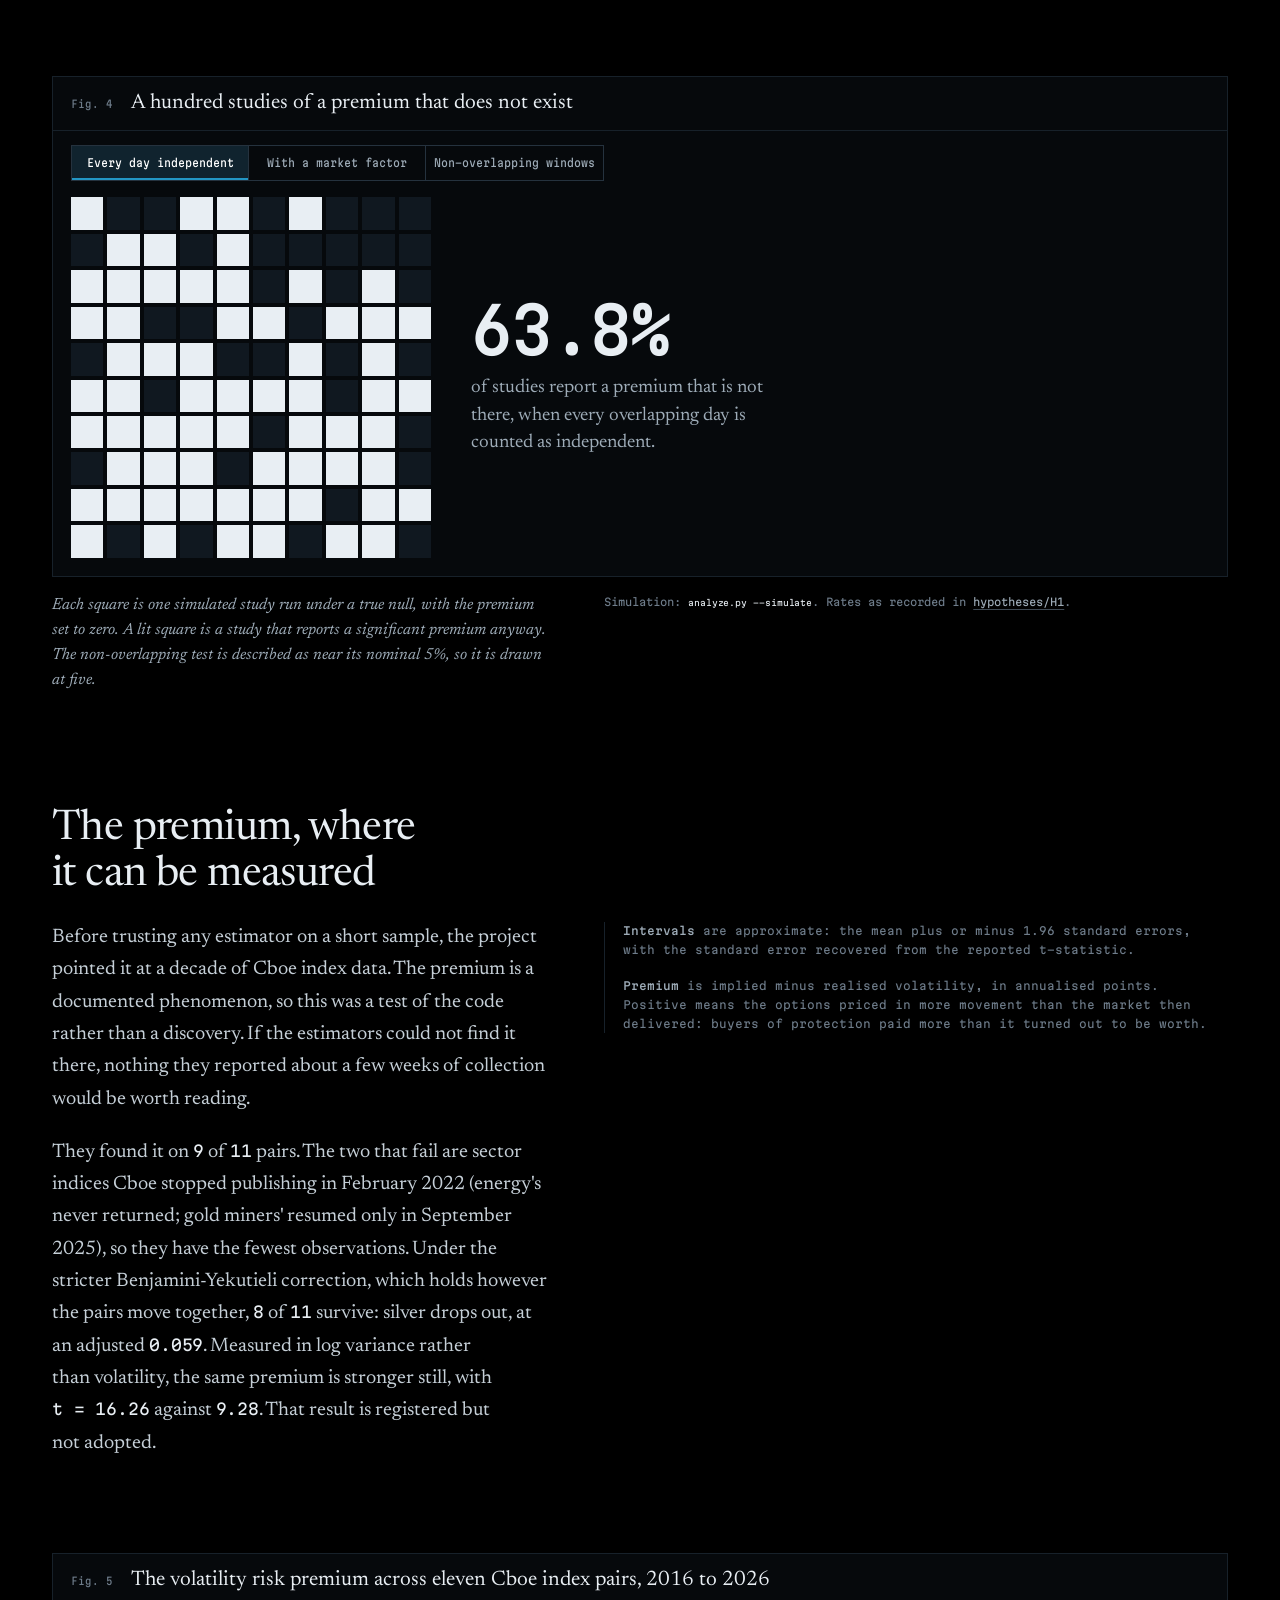
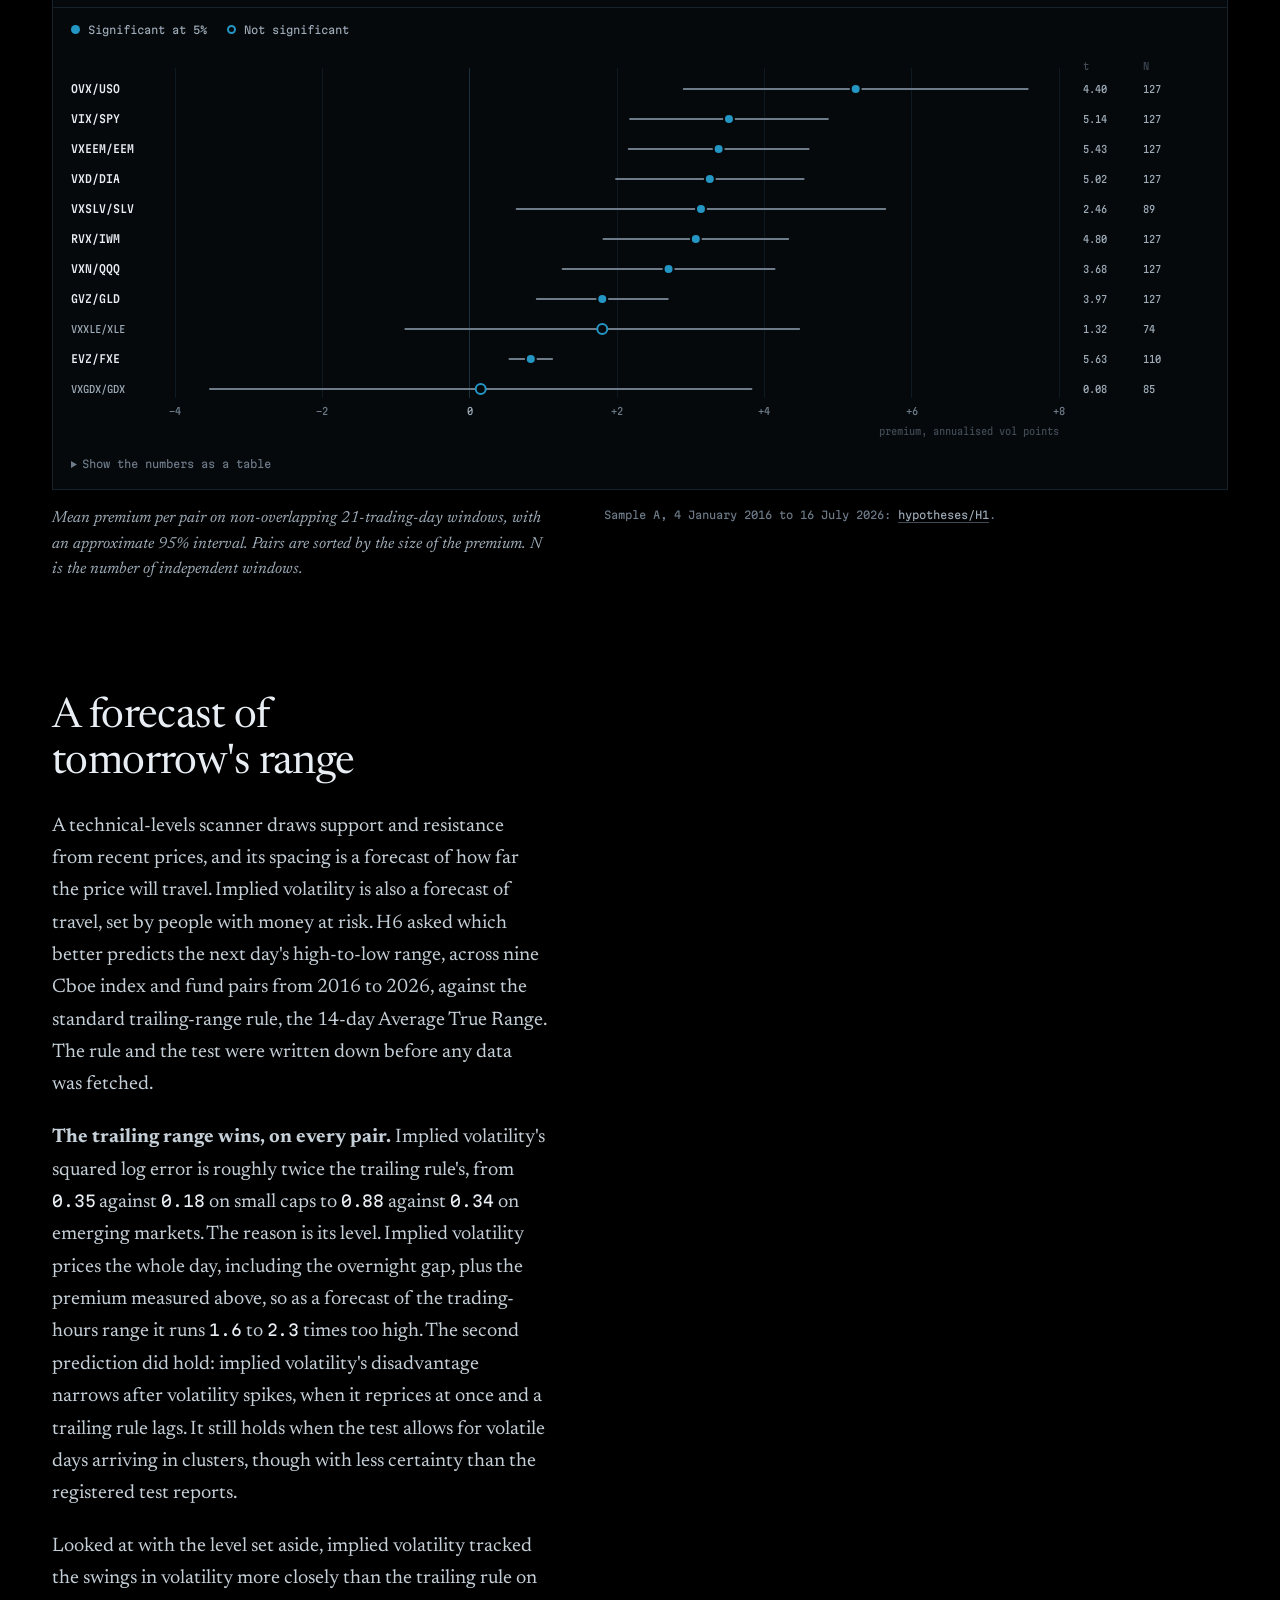
==== commit 4799821d: "Site: the results line in the poster's printed words, so the QR code lands on the same sentence Gabr" ====
--- a/index.html
+++ b/index.html
@@ -30,7 +30,7 @@
   <section class="masthead">
     <div>
       <h1 class="title">What does free options data cost?</h1>
-      <p class="dek">Anyone without a research budget prices options from free, indicative quotes. This project measures how far those quotes land from Cboe's published volatility indices. <!-- results:headline -->Widen the strikes, and free data averages within a point of Cboe's index. On the registered test, the estimate built from free quotes missed Cboe's indices by a mean absolute <span class="m">0.708</span> volatility points over <span class="m">205</span> readings on <span class="m">41</span> days, against a limit of 1.0 written down before the data.<!-- /results:headline --></p>
+      <p class="dek">Anyone without a research budget prices options from free, indicative quotes. This project measures how far those quotes land from Cboe's published volatility indices. <!-- results:headline -->With a wide range of strike prices, free data averaged within 1 point of Cboe's index. On the registered test, the estimate built from free quotes missed Cboe's indices by a mean absolute <span class="m">0.708</span> volatility points over <span class="m">205</span> readings on <span class="m">41</span> days, against a limit of 1.0 written down before the data.<!-- /results:headline --></p>
     </div>
     <dl class="meta">
       <div><dt>Author</dt><dd class="byline">Gabriel Mitton</dd><dd>Pepperdine University</dd></div>
